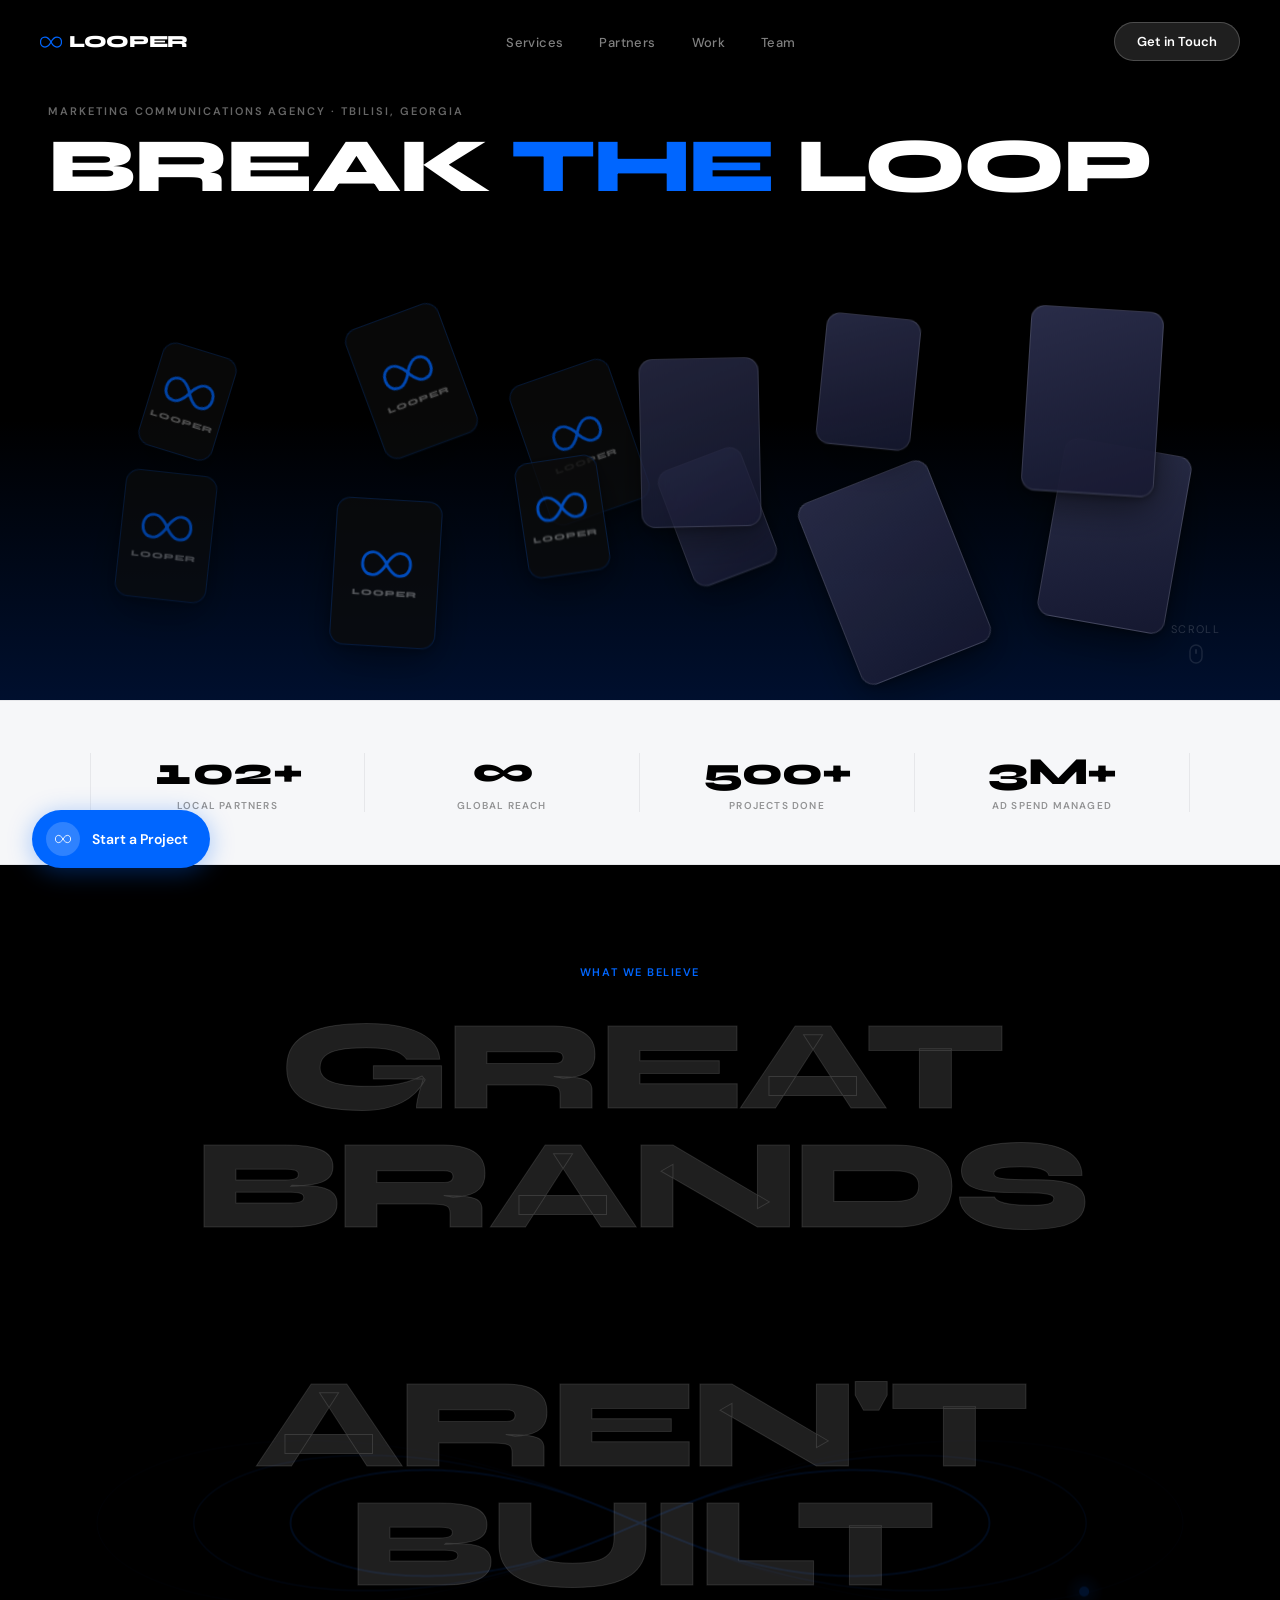
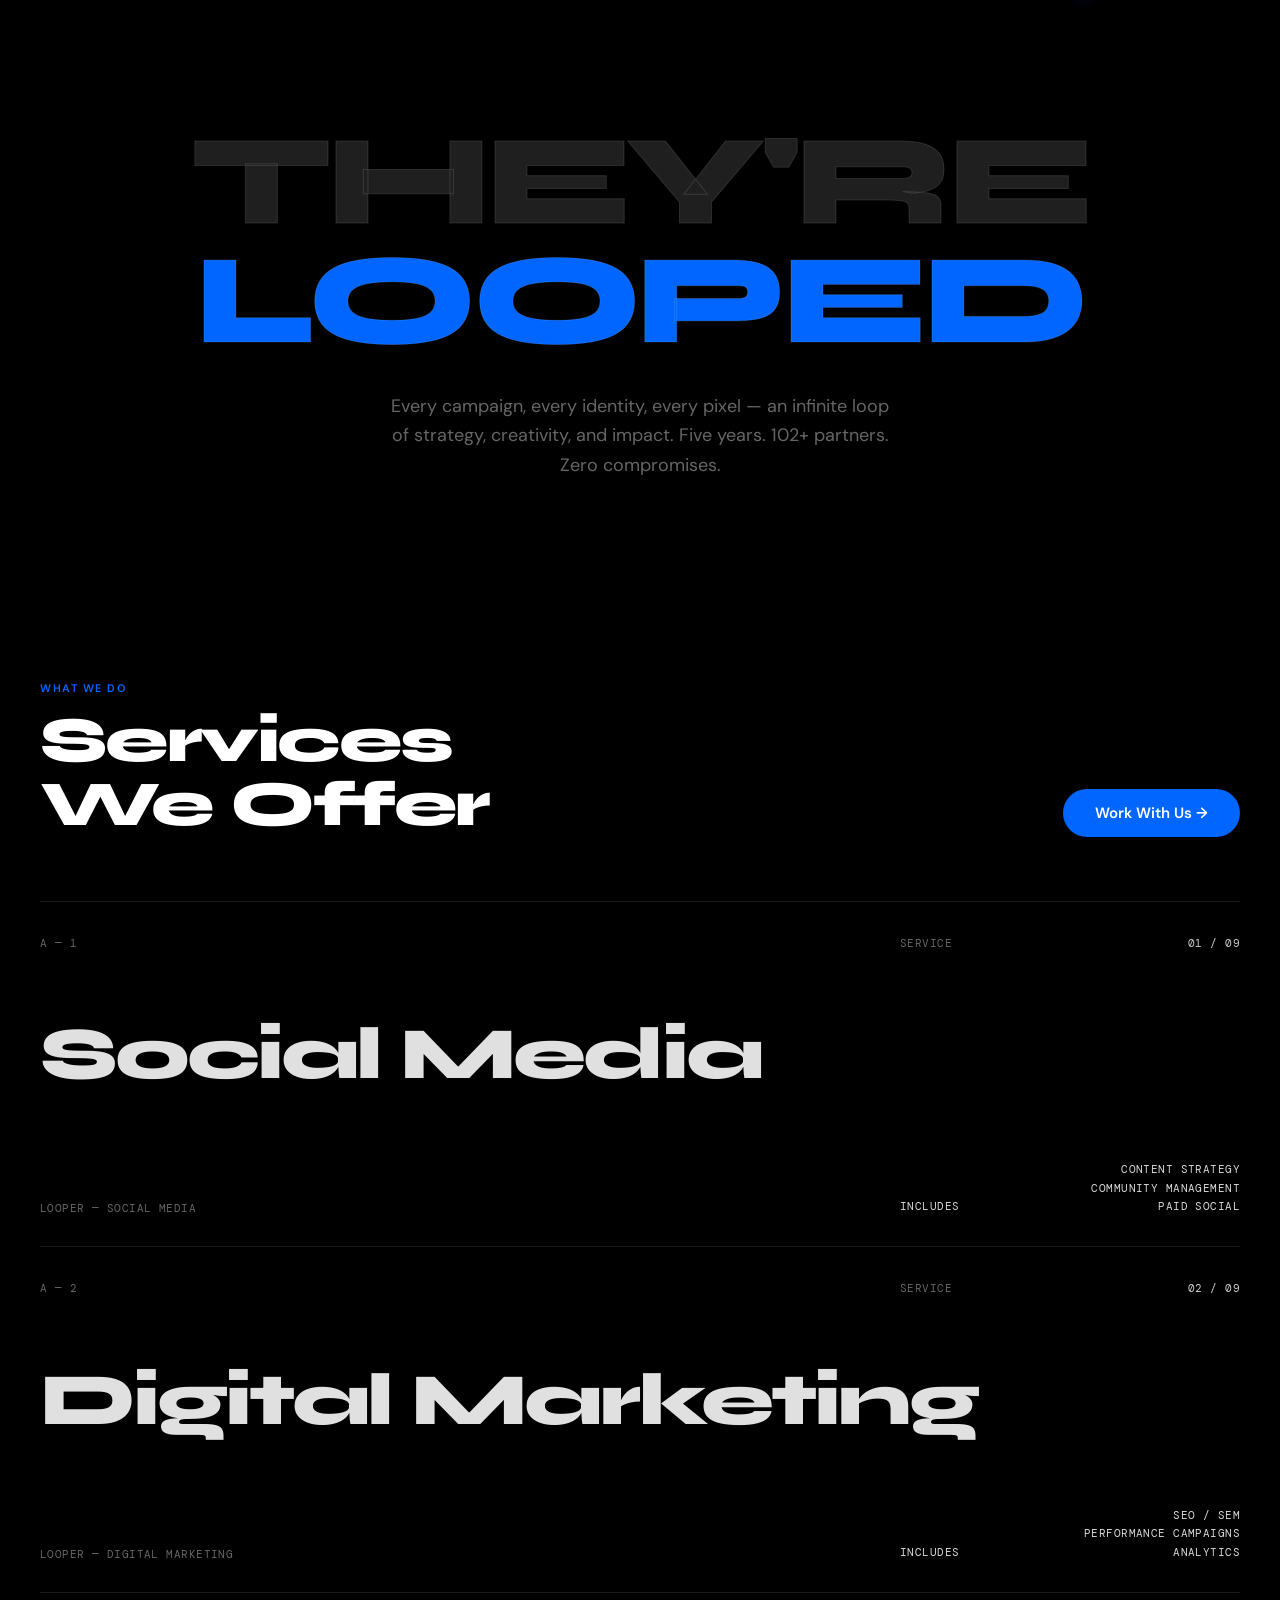
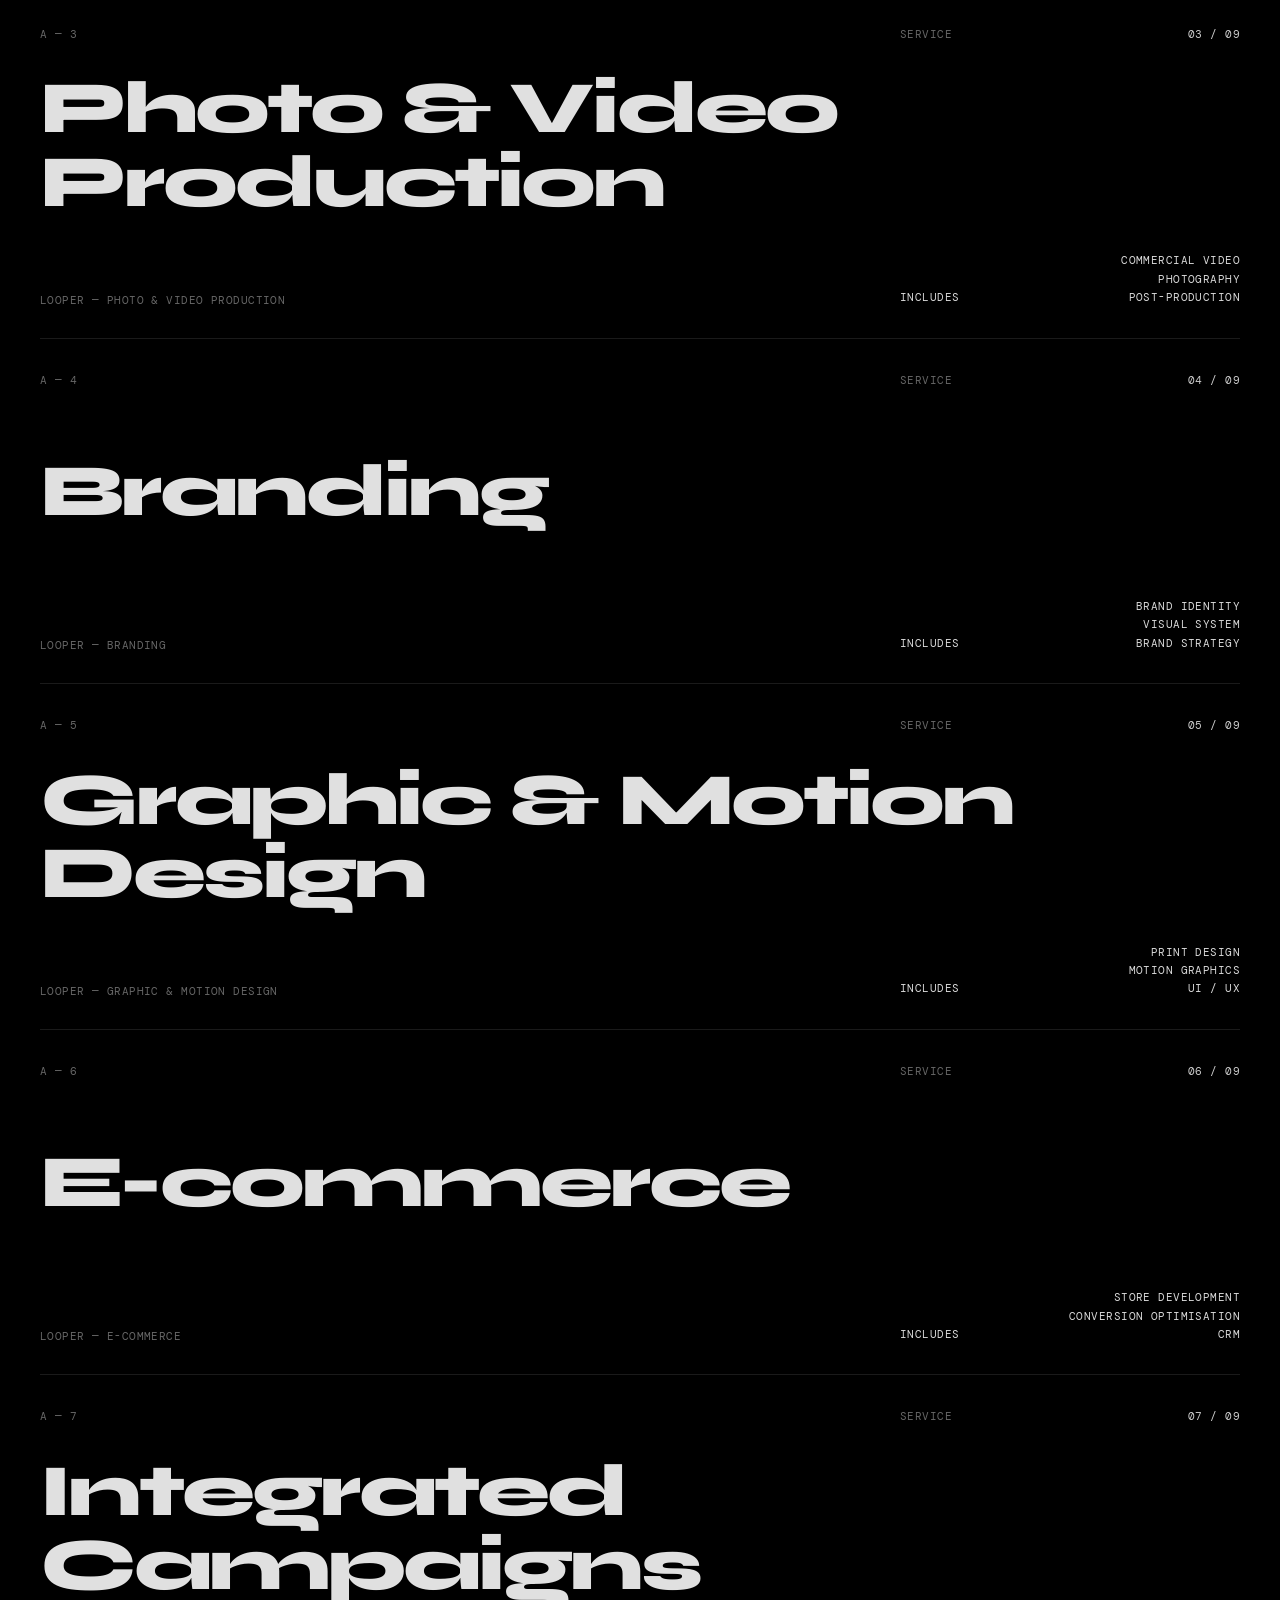
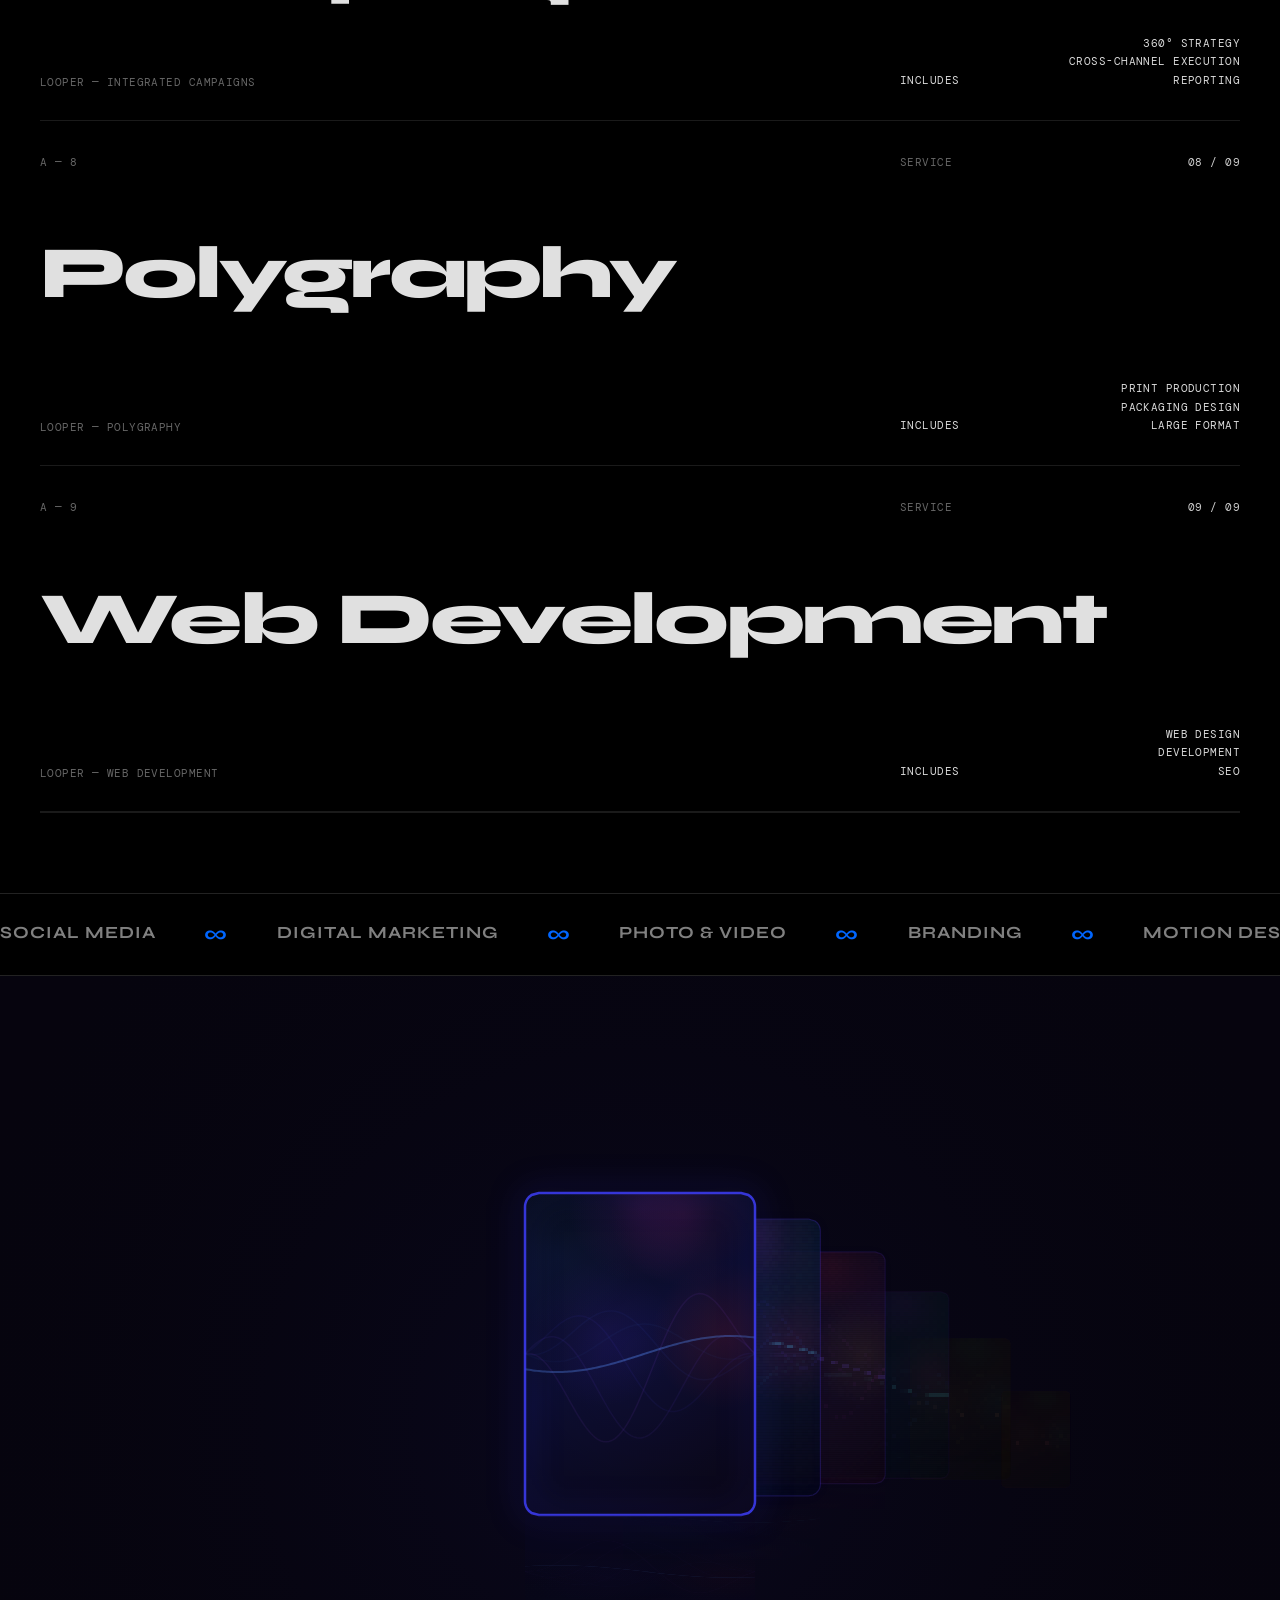
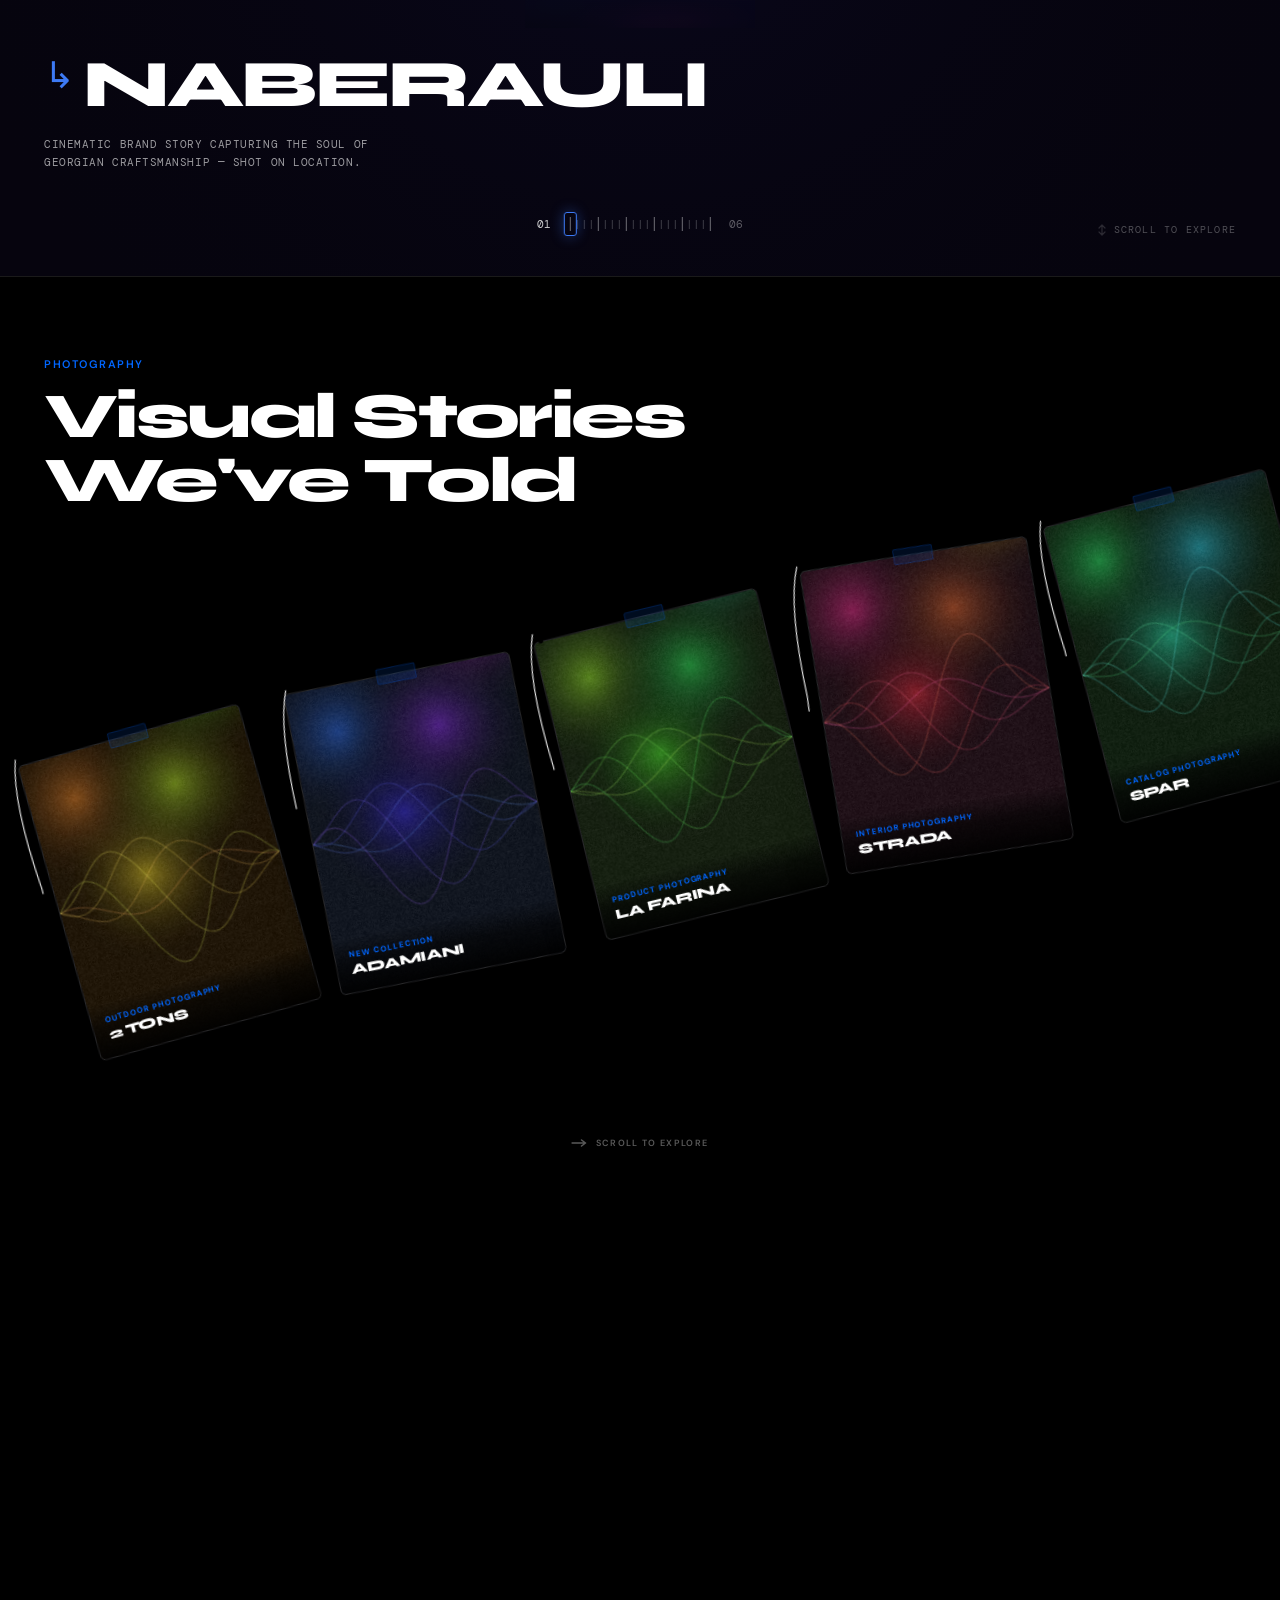
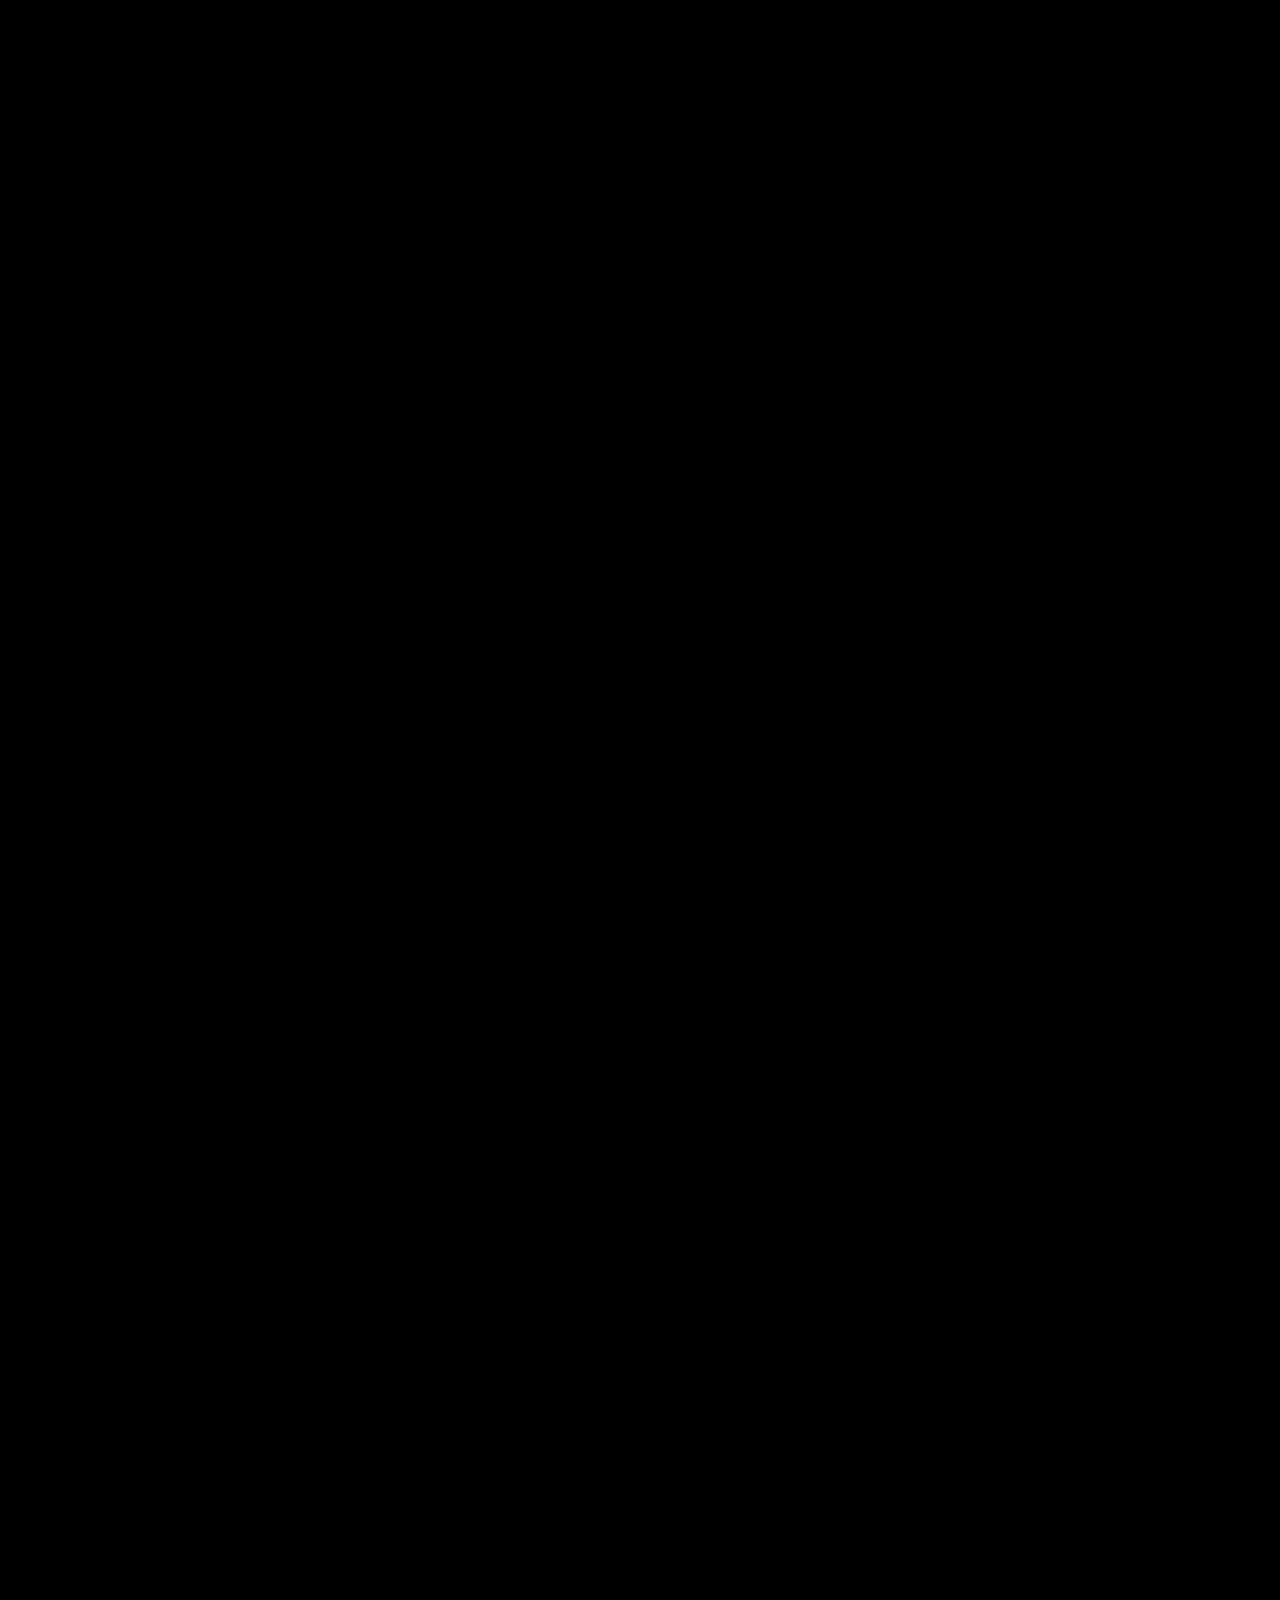
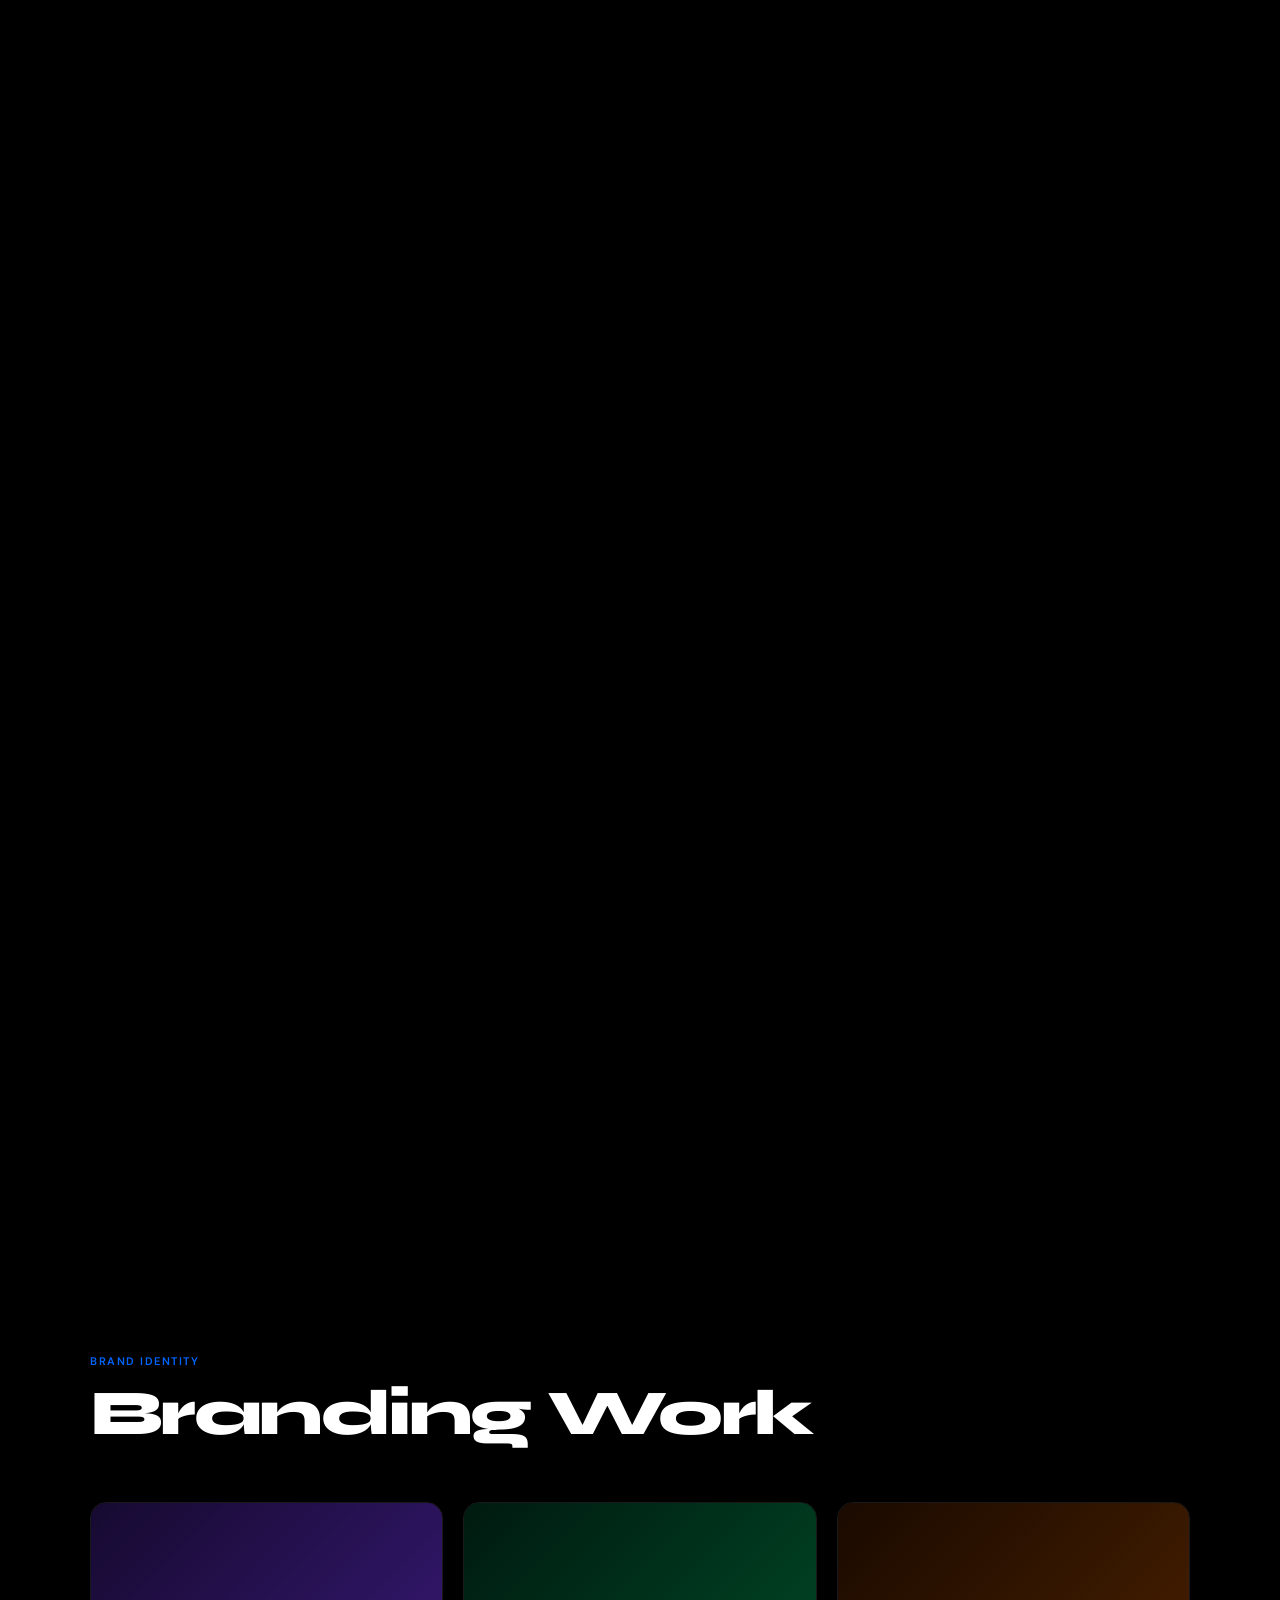
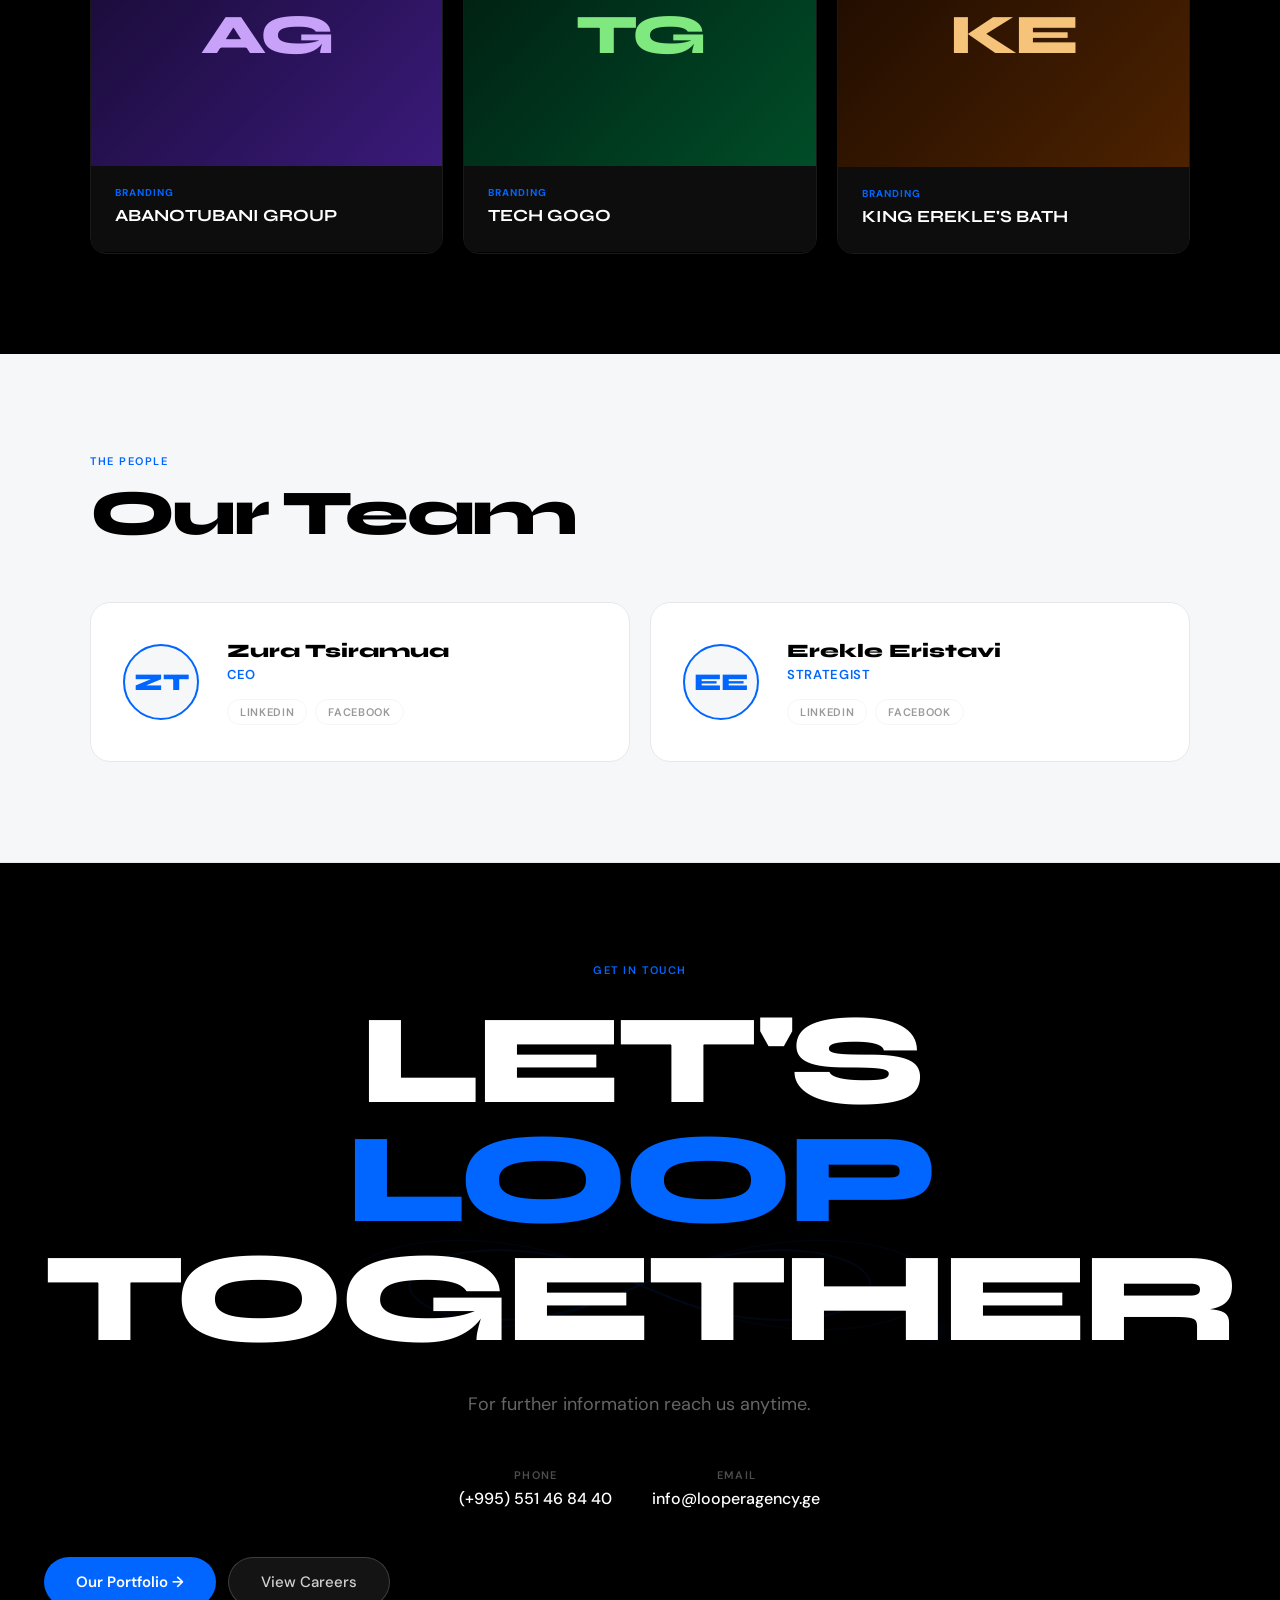
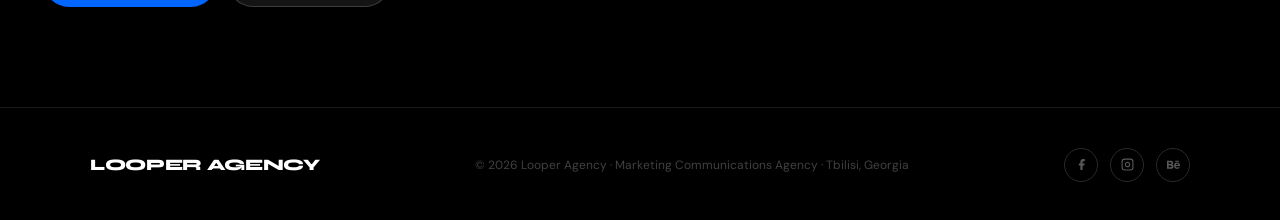
==== index.html @ 6a4dbd5c "Initial commit" ====
<!doctype html>
<html lang="en">
<head>
<meta charset="utf-8">
<title>Looper Agency</title>
<meta name="viewport" content="width=device-width, initial-scale=1, viewport-fit=cover">
<link rel="stylesheet" href="https://fonts.googleapis.com/css2?family=Syne:wght@400;700;800&family=DM+Sans:ital,wght@0,300;0,400;0,500;0,600;1,300&family=DM+Mono:wght@400;500&display=swap">

<link rel="stylesheet" href="css/styles.css">
</head>
<body>
<!-- LOADER -->
<div id="loader">
  <svg id="loader-logo" viewBox="0 0 320 160" fill="none" xmlns="http://www.w3.org/2000/svg">
    <path class="blue" d="M160 80 C160 80 110 10 60 10 C26 10 2 38 2 80 C2 122 26 150 60 150 C110 150 160 80 160 80 Z M160 80 C160 80 210 150 260 150 C294 150 318 122 318 80 C318 38 294 10 260 10 C210 10 160 80 160 80 Z" stroke-width="6" stroke-linecap="round" stroke-linejoin="round"/>
    <path d="M160 80 C160 80 123 36 92 36 C72 36 55 56 55 80 C55 104 72 124 92 124 C123 124 160 80 160 80 Z M160 80 C160 80 197 124 228 124 C248 124 265 104 265 80 C265 56 248 36 228 36 C197 36 160 80 160 80 Z" stroke="rgba(255,255,255,0.18)" stroke-width="2"/>
    <text x="160" y="145" font-family="Syne,sans-serif" font-weight="800" font-size="18" fill="white" text-anchor="middle" letter-spacing="6" opacity="0" id="loaderText">LOOPER</text>
  </svg>
  <div>
    <div class="loader-pct" id="loaderPct">0<span style="font-size:.5em;opacity:.4">%</span></div>
    <div class="loader-label">Loading experience</div>
  </div>
  <div class="loader-bar-wrap" id="loaderBarWrap">
    <div class="loader-bar" id="loaderBar"></div>
  </div>
</div>

<div id="zoomOverlay"><canvas id="zoomCanvas"></canvas></div>

<!-- NAV -->
<nav id="mainNav">
  <a class="nav-logo" href="#">
    <svg width="22" height="14" viewBox="0 0 44 28" fill="none"><path d="M22 14C22 14 17 4 10 4C4.477 4 1 8.477 1 14C1 19.523 4.477 24 10 24C17 24 22 14 22 14ZM22 14C22 14 27 24 34 24C39.523 24 43 19.523 43 14C43 8.477 39.523 4 34 4C27 4 22 14 22 14Z" stroke="#0066FF" stroke-width="2.5" stroke-linecap="round"/></svg>
    LOOPER
  </a>
  <ul class="nav-links">
    <li><a href="#services">Services</a></li>
    <li><a href="#partners">Partners</a></li>
    <li><a href="#work">Work</a></li>
    <li><a href="#team">Team</a></li>
  </ul>
  <a class="nav-btn" href="#contact">Get in Touch</a>
</nav>

<!-- Floating CTA -->
<a class="float-cta" href="#contact" id="floatCta">
  <span class="float-cta-icon">
    <svg width="16" height="16" viewBox="0 0 44 28" fill="none"><path d="M22 14C22 14 17 4 10 4C4.477 4 1 8.477 1 14C1 19.523 4.477 24 10 24C17 24 22 14 22 14ZM22 14C22 14 27 24 34 24C39.523 24 43 19.523 43 14C43 8.477 39.523 4 34 4C27 4 22 14 22 14Z" stroke="white" stroke-width="2.5" stroke-linecap="round"/></svg>
  </span>
  Start a Project
</a>

<!-- HERO — DARK, GRAIL-STYLE -->
<section class="hero" id="home" data-section="dark">
  <!-- Background cards layer — z-index 0, pointer-events none -->
  <div id="orbitCardsLayer"></div>

  <!-- Hero content: title + sub ABOVE cards, actions BELOW cards -->
  <div class="hero-top"><div class="hero-head">
  <p class="hero-eyebrow">Marketing Communications Agency · Tbilisi, Georgia</p>
  <h1 class="hero-title" id="heroTitle">
    <span class="word" style="animation-delay:.05s">BREAK</span><span style="display:inline"> </span><span class="word blue" style="animation-delay:.2s">THE</span><span style="display:inline"> </span><span class="word" style="animation-delay:.35s">LOOP</span>
  </h1>
  </div><!-- /hero-head -->
  <!-- Cards layer sits here in z-order (position:absolute so doesn't affect flow) -->
  <div class="hero-side">
  </div><!-- /hero-side --></div><!-- /hero-top -->
  <div class="scroll-hint">
    <span>Scroll</span>
    <svg width="14" height="20" viewBox="0 0 14 20" fill="none"><rect x="1" y="1" width="12" height="18" rx="6" stroke="white" stroke-opacity=".25" stroke-width="1.5"/><rect x="6" y="4" width="2" height="5" rx="1" fill="white" fill-opacity=".25"><animate attributeName="y" values="4;8;4" dur="1.8s" repeatCount="indefinite"/></rect></svg>
  </div>
</section>

<!-- STATS -->
<div class="stats-band" id="statsBand">
  <div class="stats-row">
    <div class="stat-cell rv"><div class="stat-num" data-count="102" data-suffix="+">0</div><div class="stat-label">Local Partners</div></div>
    <div class="stat-cell rv"><div class="stat-num">∞</div><div class="stat-label">Global Reach</div></div>
    <div class="stat-cell rv"><div class="stat-num" data-count="500" data-suffix="+">0</div><div class="stat-label">Projects Done</div></div>
    <div class="stat-cell rv"><div class="stat-num" data-count="3" data-suffix="M+">0</div><div class="stat-label">Ad Spend Managed</div></div>
  </div>
</div>

<!-- STATEMENT -->
<section class="statement-section" id="about" data-section="dark">
  <canvas id="infCanvas"></canvas>
  <div class="statement-inner">
    <p class="sec-eyebrow rv" style="color:var(--blue);margin-bottom:28px">What We Believe</p>
    <h2 class="statement-title" id="stmtTitle">
      <span class="sl" data-line="0">GREAT BRANDS</span><br>
      <span class="sl" data-line="1">AREN'T BUILT</span><br>
      <span class="sl" data-line="2">THEY'RE <span class="blue">LOOPED</span></span>
    </h2>
    <p class="statement-sub">Every campaign, every identity, every pixel — an infinite loop of strategy, creativity, and impact. Five years. 102+ partners. Zero compromises.</p>
  </div>
  <span class="chapter-label chapter-label-white" id="chap1">Chapter 01</span>
  <span class="chapter-label-left chapter-label-white" id="chap1l">What We Believe</span>
</section>

<!-- SERVICES — Signal-style row list -->
<div class="services-section" id="services" data-section="dark">
  <!-- Custom cursor element (follows mouse) -->
  <div id="svcCursor">
    <!-- Default icon shown when no row is hovered -->
    <svg viewBox="0 0 44 28" fill="none" xmlns="http://www.w3.org/2000/svg" id="svcCursorDefault">
      <path d="M22 14C22 14 17 4 10 4C4.477 4 1 8.477 1 14C1 19.523 4.477 24 10 24C17 24 22 14 22 14ZM22 14C22 14 27 24 34 24C39.523 24 43 19.523 43 14C43 8.477 39.523 4 34 4C27 4 22 14 22 14Z" stroke="#0066FF" stroke-width="2.5" stroke-linecap="round"/>
    </svg>
    <!-- Service-specific icon slot -->
    <svg viewBox="0 0 48 48" fill="none" xmlns="http://www.w3.org/2000/svg" id="svcCursorIcon" style="display:none;position:absolute;inset:0;padding:16px">
      <!-- paths are swapped by JS -->
    </svg>
  </div>

  <div class="services-inner">
    <div class="services-header">
      <div>
        <p class="sec-eyebrow rv">What We Do</p>
        <h2 class="sec-title rv">Services<br>We Offer</h2>
      </div>
      <a class="btn-blue rv" href="#contact">Work With Us →</a>
    </div>

    <div class="svc-rule"></div>

    <!-- Row: data-icon = SVG path string shown in cursor -->
    <div class="svc-row rv"
      data-icon="M8 24L24 8L40 24M24 8V40"
      data-icon-label="Social">
      <span class="svc-row-num">A — 1</span>
      <div class="svc-meta"><span>Service</span><b>01 / 09</b></div>
      <span class="svc-row-name">Social Media</span>
      <span class="svc-cap">Looper — Social Media</span>
      <div class="svc-row-tags"><span class="svc-list-label">Includes</span><div class="svc-list"><span>Content Strategy</span><span>Community Management</span><span>Paid Social</span></div></div>
    </div>

    <div class="svc-row rv"
      data-icon="M6 36L18 24L28 34L38 20M38 20H30M38 20V28"
      data-icon-label="Performance">
      <span class="svc-row-num">A — 2</span>
      <div class="svc-meta"><span>Service</span><b>02 / 09</b></div>
      <span class="svc-row-name">Digital Marketing</span>
      <span class="svc-cap">Looper — Digital Marketing</span>
      <div class="svc-row-tags"><span class="svc-list-label">Includes</span><div class="svc-list"><span>SEO / SEM</span><span>Performance Campaigns</span><span>Analytics</span></div></div>
    </div>

    <div class="svc-row rv"
      data-icon="M10 38V24A14 14 0 0 1 38 24V38M24 10V14M12 14L15 17M36 14L33 17"
      data-icon-label="Production">
      <span class="svc-row-num">A — 3</span>
      <div class="svc-meta"><span>Service</span><b>03 / 09</b></div>
      <span class="svc-row-name">Photo &amp; Video Production</span>
      <span class="svc-cap">Looper — Photo & Video Production</span>
      <div class="svc-row-tags"><span class="svc-list-label">Includes</span><div class="svc-list"><span>Commercial Video</span><span>Photography</span><span>Post-production</span></div></div>
    </div>

    <div class="svc-row rv"
      data-icon="M24 10C17.37 10 12 15.37 12 22S17.37 34 24 34 36 28.63 36 22 30.63 10 24 10ZM24 18V26M20 22H28"
      data-icon-label="Brand">
      <span class="svc-row-num">A — 4</span>
      <div class="svc-meta"><span>Service</span><b>04 / 09</b></div>
      <span class="svc-row-name">Branding</span>
      <span class="svc-cap">Looper — Branding</span>
      <div class="svc-row-tags"><span class="svc-list-label">Includes</span><div class="svc-list"><span>Brand Identity</span><span>Visual System</span><span>Brand Strategy</span></div></div>
    </div>

    <div class="svc-row rv"
      data-icon="M10 14H38M10 24H28M10 34H20M36 28L42 34L36 40"
      data-icon-label="Design">
      <span class="svc-row-num">A — 5</span>
      <div class="svc-meta"><span>Service</span><b>05 / 09</b></div>
      <span class="svc-row-name">Graphic &amp; Motion Design</span>
      <span class="svc-cap">Looper — Graphic & Motion Design</span>
      <div class="svc-row-tags"><span class="svc-list-label">Includes</span><div class="svc-list"><span>Print Design</span><span>Motion Graphics</span><span>UI / UX</span></div></div>
    </div>

    <div class="svc-row rv"
      data-icon="M8 16H40V36H8V16ZM8 16L24 26L40 16"
      data-icon-label="Commerce">
      <span class="svc-row-num">A — 6</span>
      <div class="svc-meta"><span>Service</span><b>06 / 09</b></div>
      <span class="svc-row-name">E-commerce</span>
      <span class="svc-cap">Looper — E-commerce</span>
      <div class="svc-row-tags"><span class="svc-list-label">Includes</span><div class="svc-list"><span>Store Development</span><span>Conversion Optimisation</span><span>CRM</span></div></div>
    </div>

    <div class="svc-row rv"
      data-icon="M12 36L24 12L36 36M18 28H30"
      data-icon-label="Campaigns">
      <span class="svc-row-num">A — 7</span>
      <div class="svc-meta"><span>Service</span><b>07 / 09</b></div>
      <span class="svc-row-name">Integrated Campaigns</span>
      <span class="svc-cap">Looper — Integrated Campaigns</span>
      <div class="svc-row-tags"><span class="svc-list-label">Includes</span><div class="svc-list"><span>360° Strategy</span><span>Cross-channel Execution</span><span>Reporting</span></div></div>
    </div>

    <div class="svc-row rv"
      data-icon="M14 10H34V26L24 38L14 26V10ZM14 18H34"
      data-icon-label="Print">
      <span class="svc-row-num">A — 8</span>
      <div class="svc-meta"><span>Service</span><b>08 / 09</b></div>
      <span class="svc-row-name">Polygraphy</span>
      <span class="svc-cap">Looper — Polygraphy</span>
      <div class="svc-row-tags"><span class="svc-list-label">Includes</span><div class="svc-list"><span>Print Production</span><span>Packaging Design</span><span>Large Format</span></div></div>
    </div>

    <div class="svc-row rv"
      data-icon="M10 14L24 28L38 14M24 28V38"
      data-icon-label="Web">
      <span class="svc-row-num">A — 9</span>
      <div class="svc-meta"><span>Service</span><b>09 / 09</b></div>
      <span class="svc-row-name">Web Development</span>
      <span class="svc-cap">Looper — Web Development</span>
      <div class="svc-row-tags"><span class="svc-list-label">Includes</span><div class="svc-list"><span>Web Design</span><span>Development</span><span>SEO</span></div></div>
    </div>

    <div class="svc-rule" style="margin-top:0"></div>
  </div>
  <span class="chapter-label chapter-label-white" id="chap2">Chapter 02</span>
</div>

<!-- MARQUEE -->
<div class="marquee-band" aria-hidden="true" data-section="dark">
  <div class="marquee-track">
    <span>Social Media</span><span class="dot">∞</span><span>Digital Marketing</span><span class="dot">∞</span><span>Photo & Video</span><span class="dot">∞</span><span>Branding</span><span class="dot">∞</span><span>Motion Design</span><span class="dot">∞</span><span>E-commerce</span><span class="dot">∞</span><span>Web Development</span><span class="dot">∞</span><span>Polygraphy</span><span class="dot">∞</span><span>Social Media</span><span class="dot">∞</span><span>Digital Marketing</span><span class="dot">∞</span><span>Photo & Video</span><span class="dot">∞</span><span>Branding</span><span class="dot">∞</span><span>Motion Design</span><span class="dot">∞</span><span>E-commerce</span><span class="dot">∞</span><span>Web Development</span><span class="dot">∞</span><span>Polygraphy</span><span class="dot">∞</span>
  </div>
</div>

<!-- WORK SECTION — Arc carousel gallery -->
<div class="work-section" id="work" data-section="dark">
  <!-- Full-section canvas: arc carousel + pixel glitch + neon + floor reflection -->
  <canvas id="workCanvas"></canvas>

  <!-- Custom cursor -->
  <div id="workCursor">
    <div class="wc-inner"></div>
    <svg class="wc-arrow" viewBox="0 0 16 16" fill="none" width="16" height="16">
      <path d="M4 8h8M9 5l3 3-3 3" stroke="rgba(255,255,255,0.7)" stroke-width="1.5" stroke-linecap="round" stroke-linejoin="round"/>
    </svg>
  </div>

  <!-- Metadata printed over the hovered card -->
  <div class="w-pinfo" id="wPinfo"></div>

  <!-- Project info — bottom left -->
  <div class="work-info-panel" id="workInfoPanel">
    <h3 class="wip-name" id="wipName"><span class="wip-arrow">&#8627;</span><span id="wipNameText">NABERAULI</span></h3>
    <p class="wip-desc" id="wipDesc">Cinematic brand story capturing the soul of Georgian craftsmanship — shot on location.</p>
  </div>

  <!-- Hint — bottom right -->
  <div class="work-counter">
    <div class="wc-hint">
      <svg width="12" height="12" viewBox="0 0 12 12" fill="none"><path d="M6 1v10M6 1L3 4M6 1l3 3M6 11L3 8M6 11l3-3" stroke="currentColor" stroke-width="1.2" stroke-linecap="round"/></svg>
      Scroll to explore
    </div>
  </div>

  <!-- Tick counter — bottom centre (ticks are built in JS) -->
  <div class="work-track" id="workTrack">
    <span class="wt-num" id="wtCur">01</span>
    <div class="wt-ticks" id="wtTicks"><div class="wt-marker" id="wtMarker"></div></div>
    <span class="wt-num dim" id="wtTotal">06</span>
  </div>

  <span class="chapter-label chapter-label-white" id="chap3">Chapter 03</span>
</div>

<!-- VISUAL STORIES — Scroll-driven diagonal conveyor -->
<div class="photo-section" id="photoSection" data-section="dark">
  <!-- sticky viewport -->
  <div class="photo-pin" id="photoPin">

    <!-- header (stays fixed in top-left while scrolling) -->
    <div class="photo-header">
      <p class="sec-eyebrow">Photography</p>
      <h2 class="sec-title" style="color:var(--white)">Visual Stories<br>We've Told</h2>
    </div>

    <!-- the diagonal moving rail -->
    <div class="ph-rail" id="phRail">

      <!-- Card 1 -->
      <div class="ph-card" data-tilt="-3" id="phc1">
        <div class="ph-tape"></div>
        <div class="ph-inner">
          <canvas id="ph1"></canvas>
          <div class="ph-lines"></div>
        </div>
        <div class="ph-ov"><div class="ph-tag">Outdoor Photography</div><div class="ph-name">2 TONS</div></div>
        <svg class="ph-doodle" viewBox="0 0 336 392" fill="none" xmlns="http://www.w3.org/2000/svg">
          <!-- rough hand-drawn border loop -->
          <path d="M 28 20 Q 90 8 170 14 Q 250 8 310 22 Q 324 50 320 180 Q 326 290 312 368 Q 250 382 170 376 Q 90 382 26 366 Q 12 290 16 180 Q 10 70 28 20 Z" style="--dlen:1100"/>
          <!-- corner star doodle top-right -->
          <line x1="296" y1="34" x2="316" y2="14" style="--dlen:30"/>
          <line x1="316" y1="34" x2="296" y2="14" style="--dlen:30"/>
          <!-- small arrow bottom-left -->
          <polyline points="34,342 20,356 34,370" style="--dlen:50"/>
          <line x1="20" y1="356" x2="60" y2="356" style="--dlen:40"/>
        </svg>
      </div>

      <!-- Card 2 -->
      <div class="ph-card" data-tilt="2" id="phc2">
        <div class="ph-tape"></div>
        <div class="ph-inner">
          <canvas id="ph2"></canvas>
          <div class="ph-lines"></div>
        </div>
        <div class="ph-ov"><div class="ph-tag">New Collection</div><div class="ph-name">ADAMIANI</div></div>
        <svg class="ph-doodle" viewBox="0 0 336 392" fill="none">
          <path d="M 32 24 Q 100 10 170 16 Q 240 10 306 24 Q 320 60 318 180 Q 322 300 308 368 Q 240 382 170 376 Q 100 382 30 366 Q 16 300 18 180 Q 14 70 32 24 Z" style="--dlen:1100"/>
          <!-- circles doodle -->
          <circle cx="306" cy="38" r="10" style="--dlen:65"/>
          <circle cx="306" cy="38" r="6" style="--dlen:40"/>
          <!-- wavy underline at bottom -->
          <path d="M 40 358 Q 70 352 100 358 Q 130 364 160 358 Q 190 352 220 358 Q 250 364 280 358 Q 300 354 310 358" style="--dlen:290"/>
        </svg>
      </div>

      <!-- Card 3 -->
      <div class="ph-card" data-tilt="-1" id="phc3">
        <div class="ph-tape"></div>
        <div class="ph-inner">
          <canvas id="ph3"></canvas>
          <div class="ph-lines"></div>
        </div>
        <div class="ph-ov"><div class="ph-tag">Product Photography</div><div class="ph-name">LA FARINA</div></div>
        <svg class="ph-doodle" viewBox="0 0 336 392" fill="none">
          <path d="M 30 18 Q 95 6 170 12 Q 245 6 308 20 Q 322 55 320 180 Q 326 295 310 370 Q 245 384 170 378 Q 95 384 28 368 Q 14 295 16 180 Q 10 68 30 18 Z" style="--dlen:1100"/>
          <!-- triple dot top-left corner -->
          <circle cx="38" cy="28" r="3" style="fill:var(--ink);--dlen:20"/>
          <circle cx="52" cy="22" r="3" style="fill:var(--ink);--dlen:20"/>
          <circle cx="66" cy="20" r="3" style="fill:var(--ink);--dlen:20"/>
          <!-- bracket bottom-right -->
          <path d="M 300 350 L 316 350 L 316 374 L 300 374" style="--dlen:80"/>
        </svg>
      </div>

      <!-- Card 4 -->
      <div class="ph-card" data-tilt="4" id="phc4">
        <div class="ph-tape"></div>
        <div class="ph-inner">
          <canvas id="ph4"></canvas>
          <div class="ph-lines"></div>
        </div>
        <div class="ph-ov"><div class="ph-tag">Interior Photography</div><div class="ph-name">STRADA</div></div>
        <svg class="ph-doodle" viewBox="0 0 336 392" fill="none">
          <path d="M 26 22 Q 92 8 170 14 Q 248 8 312 22 Q 326 58 322 180 Q 328 298 314 370 Q 248 384 170 378 Q 92 384 24 368 Q 10 298 14 180 Q 8 68 26 22 Z" style="--dlen:1100"/>
          <!-- zigzag top -->
          <polyline points="60,12 80,22 100,10 120,22 140,10 160,22 180,10 200,22 220,10 240,22 260,10" style="--dlen:280"/>
          <!-- small heart bottom-left -->
          <path d="M 36 358 C 36 350 46 345 50 353 C 54 345 64 350 64 358 C 64 366 50 376 50 376 C 50 376 36 366 36 358 Z" style="--dlen:120"/>
        </svg>
      </div>

      <!-- Card 5 -->
      <div class="ph-card" data-tilt="-2" id="phc5">
        <div class="ph-tape"></div>
        <div class="ph-inner">
          <canvas id="ph5"></canvas>
          <div class="ph-lines"></div>
        </div>
        <div class="ph-ov"><div class="ph-tag">Catalog Photography</div><div class="ph-name">SPAR</div></div>
        <svg class="ph-doodle" viewBox="0 0 336 392" fill="none">
          <path d="M 28 20 Q 95 7 170 13 Q 245 7 310 21 Q 324 56 320 180 Q 326 294 312 368 Q 245 382 170 376 Q 95 382 26 366 Q 12 294 16 180 Q 10 68 28 20 Z" style="--dlen:1100"/>
          <!-- spiral top-right -->
          <path d="M 310 18 C 310 10 300 8 296 14 C 292 20 294 30 302 32 C 312 34 320 24 318 14" style="--dlen:140"/>
          <!-- diagonal hatch bottom -->
          <line x1="40" y1="372" x2="60" y2="352" style="--dlen:30"/>
          <line x1="60" y1="372" x2="80" y2="352" style="--dlen:30"/>
          <line x1="80" y1="372" x2="100" y2="352" style="--dlen:30"/>
        </svg>
      </div>

      <!-- Card 6 -->
      <div class="ph-card" data-tilt="1" id="phc6">
        <div class="ph-tape"></div>
        <div class="ph-inner">
          <canvas id="ph6"></canvas>
          <div class="ph-lines"></div>
        </div>
        <div class="ph-ov"><div class="ph-tag">Product Photography</div><div class="ph-name">NABERAULI</div></div>
        <svg class="ph-doodle" viewBox="0 0 336 392" fill="none">
          <path d="M 30 22 Q 96 8 170 14 Q 244 8 308 22 Q 322 56 318 180 Q 324 294 310 368 Q 244 382 170 376 Q 96 382 28 366 Q 14 294 18 180 Q 12 68 30 22 Z" style="--dlen:1100"/>
          <!-- star burst top-left -->
          <line x1="28" y1="20" x2="20" y2="10" style="--dlen:15"/>
          <line x1="36" y1="14" x2="30" y2="4" style="--dlen:15"/>
          <line x1="46" y1="12" x2="44" y2="2" style="--dlen:15"/>
          <!-- exclamation bottom-right -->
          <line x1="306" y1="348" x2="306" y2="368" style="--dlen:20"/>
          <circle cx="306" cy="376" r="3" style="fill:var(--ink);--dlen:20"/>
        </svg>
      </div>

      <!-- Card 7 -->
      <div class="ph-card" data-tilt="-4" id="phc7">
        <div class="ph-tape"></div>
        <div class="ph-inner">
          <canvas id="ph7"></canvas>
          <div class="ph-lines"></div>
        </div>
        <div class="ph-ov"><div class="ph-tag">Interior + Outdoor</div><div class="ph-name">SEVSAMORA</div></div>
        <svg class="ph-doodle" viewBox="0 0 336 392" fill="none">
          <path d="M 26 20 Q 94 6 170 12 Q 246 6 312 20 Q 326 54 322 180 Q 328 296 314 370 Q 246 384 170 378 Q 94 384 24 368 Q 10 296 14 180 Q 8 66 26 20 Z" style="--dlen:1100"/>
          <!-- double loop top-right -->
          <path d="M 300 10 C 318 10 326 24 316 32 C 306 40 294 32 294 20 C 294 8 310 4 318 14" style="--dlen:160"/>
          <!-- check mark bottom-left -->
          <polyline points="28,358 42,372 70,342" style="--dlen:80"/>
        </svg>
      </div>

      <!-- Card 8 -->
      <div class="ph-card" data-tilt="3" id="phc8">
        <div class="ph-tape"></div>
        <div class="ph-inner">
          <canvas id="ph8"></canvas>
          <div class="ph-lines"></div>
        </div>
        <div class="ph-ov"><div class="ph-tag">Outdoor Photography</div><div class="ph-name">MIVINO</div></div>
        <svg class="ph-doodle" viewBox="0 0 336 392" fill="none">
          <path d="M 32 18 Q 98 6 170 12 Q 242 6 308 20 Q 322 54 318 180 Q 324 294 310 368 Q 242 382 170 376 Q 98 382 30 366 Q 16 294 18 180 Q 12 66 32 18 Z" style="--dlen:1100"/>
          <!-- arrow loop top -->
          <path d="M 170 8 C 180 2 196 6 196 14 C 196 22 184 24 176 20 C 168 16 168 6 178 4" style="--dlen:120"/>
          <line x1="178" y1="4" x2="186" y2="10" style="--dlen:12"/>
          <!-- parallel lines bottom -->
          <line x1="40" y1="358" x2="296" y2="358" style="--dlen:260"/>
          <line x1="40" y1="368" x2="180" y2="368" style="--dlen:140"/>
        </svg>
      </div>

      <!-- Card 9 -->
      <div class="ph-card" data-tilt="-1" id="phc9">
        <div class="ph-tape"></div>
        <div class="ph-inner">
          <canvas id="ph9"></canvas>
          <div class="ph-lines"></div>
        </div>
        <div class="ph-ov"><div class="ph-tag">Catalog Photography</div><div class="ph-name">MERDINI</div></div>
        <svg class="ph-doodle" viewBox="0 0 336 392" fill="none">
          <path d="M 28 22 Q 95 8 170 14 Q 245 8 310 22 Q 324 57 320 180 Q 326 295 312 370 Q 245 384 170 378 Q 95 384 26 368 Q 12 295 16 180 Q 10 68 28 22 Z" style="--dlen:1100"/>
          <!-- diamond top-right -->
          <path d="M 308 10 L 322 24 L 308 38 L 294 24 Z" style="--dlen:90"/>
          <!-- wavy arrow bottom left -->
          <path d="M 70 366 C 60 358 42 362 32 368" style="--dlen:60"/>
          <polyline points="22,364 32,368 28,378" style="--dlen:30"/>
        </svg>
      </div>

    </div><!-- /ph-rail -->

    <!-- scroll hint -->
    <div class="ph-scroll-hint" id="phScrollHint">
      <svg width="16" height="8" viewBox="0 0 16 8"><path d="M0 4h14M10 1l4 3-4 3" stroke="currentColor" stroke-width="1.5" stroke-linecap="round" stroke-linejoin="round" fill="none"/></svg>
      Scroll to explore
    </div>

  </div><!-- /photo-pin -->

  <!-- spacer: JS sets height to control scroll travel -->
  <div class="photo-spacer" id="photoSpacer"></div>
</div>

<!-- BRANDING -->
<div class="brand-section panel-dark" data-section="dark">
  <div class="brand-inner">
    <p class="sec-eyebrow rv">Brand Identity</p>
    <h2 class="sec-title rv">Branding Work</h2>
    <div class="b-grid">
      <div class="b-card rv"><div class="b-vis" style="background:linear-gradient(135deg,#160a30,#3a1a7a)"><div class="b-mono" style="color:#c8a2f8">AG</div></div><div class="b-info"><div class="b-lbl">Branding</div><div class="b-nm">ABANOTUBANI GROUP</div></div></div>
      <div class="b-card rv"><div class="b-vis" style="background:linear-gradient(135deg,#001a10,#004d28)"><div class="b-mono" style="color:#7fe87f">TG</div></div><div class="b-info"><div class="b-lbl">Branding</div><div class="b-nm">TECH GOGO</div></div></div>
      <div class="b-card rv"><div class="b-vis" style="background:linear-gradient(135deg,#1a0a00,#4d2200)"><div class="b-mono" style="color:#f5c47a">KE</div></div><div class="b-info"><div class="b-lbl">Branding</div><div class="b-nm">KING EREKLE'S BATH</div></div></div>
    </div>
  </div>
  <span class="chapter-label chapter-label-white" id="chap4">Chapter 04</span>
</div>

<!-- TEAM -->
<div class="team-section" id="team">
  <div class="team-inner">
    <p class="sec-eyebrow rv">The People</p>
    <h2 class="sec-title rv">Our Team</h2>
    <div class="t-grid">
      <div class="t-card"><div class="t-av">ZT</div><div><div class="t-name">Zura Tsiramua</div><div class="t-role">CEO</div><div class="t-links"><a href="https://www.linkedin.com/in/zura-tsiramua-1b270b18b/" target="_blank" rel="noopener">LinkedIn</a><a href="https://www.facebook.com/zura.tsiramua" target="_blank" rel="noopener">Facebook</a></div></div></div>
      <div class="t-card"><div class="t-av">EE</div><div><div class="t-name">Erekle Eristavi</div><div class="t-role">Strategist</div><div class="t-links"><a href="https://www.linkedin.com/in/erekle-eristavi-900a31145/" target="_blank" rel="noopener">LinkedIn</a><a href="https://www.facebook.com/ekeernie" target="_blank" rel="noopener">Facebook</a></div></div></div>
    </div>
  </div>
</div>

<!-- CTA -->
<div class="cta-section" id="contact" data-section="dark">
  <canvas id="ctaCanvas"></canvas>
  <div class="cta-inner">
    <p class="sec-eyebrow rv" style="margin-bottom:24px">Get In Touch</p>
    <h2 class="cta-title rv">LET'S<br><span>LOOP</span><br>TOGETHER</h2>
    <p class="cta-sub rv">For further information reach us anytime.</p>
    <div class="cta-contacts rv">
      <div class="cta-citem"><div class="cta-clabel">Phone</div><div class="cta-cval">(+995) 551 46 84 40</div></div>
      <div class="cta-citem"><div class="cta-clabel">Email</div><div class="cta-cval">info@looperagency.ge</div></div>
    </div>
    <div class="hero-actions"><a class="btn-blue" href="https://www.behance.net/looperagency" target="_blank" rel="noopener">Our Portfolio →</a><a class="btn-out-dark" href="https://looper-open-door-careers.lovable.app/" target="_blank" rel="noopener">View Careers</a></div>
  </div>
</div>

<footer>
  <div class="foot-inner">
    <div class="foot-logo">LOOPER AGENCY</div>
    <div class="foot-copy">© 2026 Looper Agency · Marketing Communications Agency · Tbilisi, Georgia</div>
    <div class="foot-socials">
      <a href="https://www.facebook.com/LooperAGY/" target="_blank" rel="noopener" aria-label="Facebook"><svg width="13" height="13" viewBox="0 0 24 24" fill="currentColor"><path d="M18 2h-3a5 5 0 0 0-5 5v3H7v4h3v8h4v-8h3l1-4h-4V7a1 1 0 0 1 1-1h3z"/></svg></a>
      <a href="https://www.instagram.com/looperagency/" target="_blank" rel="noopener" aria-label="Instagram"><svg width="13" height="13" viewBox="0 0 24 24" fill="none" stroke="currentColor" stroke-width="2"><rect x="2" y="2" width="20" height="20" rx="5"/><path d="M16 11.37A4 4 0 1 1 12.63 8 4 4 0 0 1 16 11.37z"/><line x1="17.5" y1="6.5" x2="17.51" y2="6.5"/></svg></a>
      <a href="https://www.behance.net/looperagency" target="_blank" rel="noopener" aria-label="Behance"><svg width="13" height="13" viewBox="0 0 24 24" fill="currentColor"><path d="M22 7h-7V5h7v2zm1.726 10c-.442 1.297-2.029 3-5.101 3-3.074 0-5.564-1.729-5.564-5.675 0-3.91 2.325-5.92 5.466-5.92 3.082 0 4.964 1.782 5.375 4.426.078.506.109 1.188.095 2.14H15.97c.13 3.211 3.483 3.312 4.588 2.029h3.168zm-7.686-4h4.965c-.105-1.547-1.136-2.219-2.477-2.219-1.466 0-2.277.768-2.488 2.219zm-9.574 6.988H0V5.021h6.953c5.476.081 5.58 5.444 2.72 6.906 3.461 1.26 3.577 8.061-3.207 8.061zM3 11h3.584c2.508 0 2.906-3-.312-3H3v3zm3.391 3H3v3.016h3.341c3.055 0 2.868-3.016.05-3.016z"/></svg></a>
    </div>
  </div>
</footer>

<!-- Partner Manager Modal -->
<div id="partnerManager">
  <div class="pm-panel">
    <div class="pm-title">
      Partner Photos
      <button class="pm-close" onclick="document.getElementById('partnerManager').classList.remove('open')">× Close</button>
    </div>
    <p class="pm-hint">Click any card to upload a photo for that partner</p>
    <div class="pm-grid" id="pmGrid"></div>
  </div>
</div>

<script src="js/config.js"></script>
<script src="js/main.js"></script>
</body>
</html>
---- css/styles.css ----
/* ── TOKENS ── */
:root{
  --bg:#F6F7F9;--ink:#000;--ink2:#3a3a3a;--ink3:#888;
  --blue:#0066FF;--blue2:#1E4BFF;
  --coral:#FF8A5B;--glass:#FFD9C7;--shadow:#E6E7EA;--white:#fff;
  --font-d:'Syne',system-ui,sans-serif;
  --font-b:'DM Sans',system-ui,sans-serif;
  --font-m:'DM Mono',ui-monospace,monospace;
  color-scheme:light;
}
*,*::before,*::after{box-sizing:border-box;margin:0;padding:0}
html{overflow-x:clip}
body{
  font-family:var(--font-b);background:var(--bg);color:var(--ink);
  overflow-x:clip;
  padding-left:max(0px,env(safe-area-inset-left,0px));
  padding-right:max(0px,env(safe-area-inset-right,0px));
}

/* ═══════════════════════════════════════
   INTRO LOADER
═══════════════════════════════════════ */
#loader{
  position:fixed;inset:0;z-index:9999;
  background:#000;
  display:flex;flex-direction:column;align-items:center;justify-content:center;
  gap:48px;
}
#loader.hidden{opacity:0;pointer-events:none}

#loader-logo{width:clamp(140px,30vw,220px);height:auto}
#loader-logo path{
  fill:none;stroke:#fff;stroke-width:3;
  stroke-dasharray:600;stroke-dashoffset:600;
  transition:none;
}
#loader-logo path.blue{stroke:var(--blue)}

.loader-pct{
  font-family:var(--font-d);font-size:clamp(2.5rem,8vw,5rem);font-weight:800;
  color:#fff;letter-spacing:-0.04em;line-height:1;
  font-variant-numeric:tabular-nums;
  opacity:0;transition:opacity .3s .2s;
}
.loader-pct.vis{opacity:1}
.loader-label{
  font-size:.75rem;font-weight:600;letter-spacing:.18em;text-transform:uppercase;
  color:rgba(255,255,255,.3);margin-top:8px;text-align:center;
}
.loader-bar-wrap{
  width:min(280px,60vw);height:2px;background:rgba(255,255,255,.1);border-radius:2px;overflow:hidden;
  opacity:0;transition:opacity .3s .2s;
}
.loader-bar-wrap.vis{opacity:1}
.loader-bar{height:100%;background:var(--blue);width:0%;transition:width .08s linear;border-radius:2px}

#zoomOverlay{
  position:fixed;inset:0;z-index:9998;
  background:#000;
  display:flex;align-items:center;justify-content:center;
  pointer-events:none;opacity:0;
  transition:opacity .2s;
}
#zoomOverlay.active{opacity:1}
#zoomCanvas{width:100%;height:100%}


/* ═══════════════════════════════════════
   NAV
═══════════════════════════════════════ */
nav{
  position:fixed;top:env(safe-area-inset-top,0px);left:0;right:0;
  z-index:300;display:flex;align-items:center;justify-content:space-between;
  padding:22px max(40px,env(safe-area-inset-left,16px));
  transition:padding .4s;
}
nav.scrolled{padding-top:14px;padding-bottom:14px}
.nav-logo{
  font-family:var(--font-d);font-size:1.0625rem;font-weight:800;
  letter-spacing:-0.02em;color:var(--white);text-decoration:none;
  display:flex;align-items:center;gap:7px;
}
.nav-links{display:flex;gap:36px;list-style:none}
.nav-links a{font-size:.8125rem;font-weight:500;letter-spacing:.03em;color:var(--white);opacity:.5;text-decoration:none;transition:opacity .2s}
.nav-links a:hover{opacity:1}
.nav-btn{font-family:var(--font-b);font-size:.8125rem;font-weight:600;color:var(--white);background:rgba(255,255,255,.12);border:1px solid rgba(255,255,255,.2);padding:10px 22px;border-radius:100px;text-decoration:none;transition:background .2s,transform .2s;white-space:nowrap;backdrop-filter:blur(8px)}
.nav-btn:hover{background:var(--blue);border-color:var(--blue);transform:translateY(-1px)}

/* After hero — nav changes to dark on light bg */
nav.on-light .nav-logo{color:var(--ink)}
nav.on-light .nav-links a{color:var(--ink)}
nav.on-light .nav-btn{color:var(--ink);background:rgba(0,0,0,.07);border-color:rgba(0,0,0,.12)}
nav.on-light .nav-btn:hover{background:var(--blue);color:#fff;border-color:var(--blue)}

@media(max-width:768px){.nav-links{display:none}nav{padding:18px max(16px,env(safe-area-inset-left,16px))}}

/* ═══════════════════════════════════════
   FLOATING CTA
═══════════════════════════════════════ */
.float-cta{
  position:fixed;bottom:max(32px,env(safe-area-inset-bottom,0px));
  left:max(32px,env(safe-area-inset-left,16px));
  z-index:400;
  display:flex;align-items:center;gap:12px;
  background:var(--blue);color:var(--white);
  padding:12px 22px 12px 14px;border-radius:100px;
  text-decoration:none;font-family:var(--font-b);font-size:.875rem;font-weight:600;
  box-shadow:0 4px 24px rgba(0,102,255,.35);
  animation:pillBreath 3s ease-in-out infinite;
  opacity:0;transition:opacity .6s 1s;
  will-change:transform;
}
.float-cta.visible{opacity:1}
.float-cta:hover{background:#0055dd!important;transform:translateY(-2px) scale(1.03)!important;box-shadow:0 8px 32px rgba(0,102,255,.4)!important}
.float-cta-icon{width:34px;height:34px;border-radius:50%;background:rgba(255,255,255,.18);display:flex;align-items:center;justify-content:center;font-size:1rem;flex-shrink:0}
@keyframes pillBreath{
  0%,100%{box-shadow:0 4px 24px rgba(0,102,255,.35),0 0 0 0 rgba(0,102,255,0)}
  50%{box-shadow:0 8px 32px rgba(0,102,255,.4),0 0 0 8px rgba(0,102,255,.12)}
}


/* ═══════════════════════════════════════
   HERO — DARK, GRAIL-STYLE
   Cards float in background (z-index 0)
   Headline is MASSIVE, viewport-filling
═══════════════════════════════════════ */
.hero{
  height:700px;
  position:relative;overflow:hidden;
  padding:104px max(48px,env(safe-area-inset-left,16px)) 0;
  background:#000;
}
/* title block on the left, intro + buttons on the right */
.hero-top{display:flex;justify-content:space-between;align-items:flex-start;gap:40px;position:relative;z-index:20}
.hero-head{min-width:0}
.hero-side{flex:0 1 400px;display:flex;flex-direction:column;align-items:flex-start;padding-top:22px}
.hero-side .hero-sub{font-size:.9375rem}
.hero-side .btn-blue,.hero-side .btn-out-dark{padding:11px 22px;font-size:.875rem;white-space:nowrap}

/* Subtle gradient at bottom: black→deep blue */
.hero::after{
  content:'';
  position:absolute;bottom:0;left:0;right:0;height:40%;
  background:linear-gradient(to top,rgba(0,51,153,.3),transparent);
  pointer-events:none;z-index:1;
}

/* ── BACKGROUND CARDS LAYER (z-index 0 — BEHIND everything) ── */
#orbitCardsLayer{
  position:absolute;left:0;right:0;bottom:0;height:450px; /* orbit lives in the lower 450px of the 700px hero */
  pointer-events:none;
  z-index:5; /* above hero bg, below hero text */
  overflow:hidden;
}

/* Individual floating cards */
.orbit-card{
  position:absolute;
  width:140px;height:196px;
  perspective:800px;
  pointer-events:none; /* background decorators — no interaction */
  transform-origin:center center;
  will-change:transform;
}
.orbit-card-inner{
  position:relative;width:100%;height:100%;
  transform-style:preserve-3d;
  transition:transform 0.8s ease;
  border-radius:14px;
}
.orbit-card-front,.orbit-card-back{
  position:absolute;inset:0;
  backface-visibility:hidden;-webkit-backface-visibility:hidden;
  border-radius:14px;overflow:hidden;
  box-shadow:0 12px 40px rgba(0,0,0,.55),0 2px 8px rgba(0,0,0,.4);
}
/* FRONT: photo fills the whole card — no text */
.orbit-card-front{
  background:linear-gradient(160deg,#2a2d4a 0%,#161830 100%);
  border:1px solid rgba(255,255,255,.14);
  display:flex;flex-direction:column;
}
.orbit-card-front .card-photo{
  flex:1;overflow:hidden;position:relative;
  background:transparent;
  display:flex;align-items:center;justify-content:center;
}
.orbit-card-front .card-photo img{
  width:100%;height:100%;object-fit:cover;position:absolute;inset:0;
}
.orbit-card-front .card-photo .upload-hint{
  display:none; /* hide text placeholder — photo-only cards */
}
/* BACK: Looper dark */
.orbit-card-back{
  background:#0a0a0a;
  display:flex;flex-direction:column;align-items:center;justify-content:center;
  gap:8px;
  transform:rotateY(180deg);
  border:1px solid rgba(0,102,255,.25);
}
.orbit-card-back svg{opacity:.9}
.orbit-card-back .back-label{
  font-family:var(--font-d);font-size:.52rem;font-weight:800;
  letter-spacing:.12em;text-transform:uppercase;color:rgba(255,255,255,.4);
}

/* ── HERO CONTENT (z-index 20 — in front of everything) ── */
.hero-eyebrow{
  font-size:.6875rem;font-weight:600;letter-spacing:.18em;text-transform:uppercase;
  color:rgba(255,255,255,.4);margin-bottom:12px;text-align:left;
  position:relative;z-index:20;
  opacity:0;animation:fadeUp .8s .2s ease forwards;
  align-self:flex-start;
  margin-top:0;
}
@keyframes fadeUp{to{opacity:1}}

/* HEADLINE — above the cards, top of hero */
.hero-title{
  font-family:var(--font-d);
  font-size:clamp(2.5rem,6vw,5.5rem);
  font-weight:800;letter-spacing:-0.03em;line-height:.95;
  color:#fff;text-align:left;
  position:relative;z-index:20;
  user-select:none;
  align-self:flex-start;
  white-space:nowrap;
  margin-bottom:0;
}
.hero-title .word{
  display:inline-block;
  opacity:0;transform:translateY(0.25em) skewY(2deg);
  animation:wordIn .8s ease forwards;
}
@keyframes wordIn{to{opacity:1;transform:translateY(0) skewY(0)}}
.hero-title .blue{color:var(--blue)}

.hero-sub{
  font-size:clamp(.875rem,1.4vw,1.0625rem);color:rgba(255,255,255,.0);
  max-width:400px;text-align:left;line-height:1.6;margin-top:0;
  position:relative;z-index:20;
  align-self:flex-start;
  animation:fadeUp2 .9s 1.1s ease forwards;
}
@keyframes fadeUp2{to{color:rgba(255,255,255,.5)}}
.hero-actions{
  display:flex;gap:12px;flex-wrap:wrap;justify-content:flex-start;
  margin-top:18px;margin-bottom:0;position:relative;z-index:20;
  opacity:0;animation:fadeUp3 .8s 1.4s ease forwards;
  align-self:flex-start;
}
@keyframes fadeUp3{to{opacity:1}}

.btn-blue{display:inline-flex;align-items:center;gap:8px;font-family:var(--font-b);font-size:.9375rem;font-weight:600;color:var(--white);background:var(--blue);padding:14px 32px;border-radius:100px;text-decoration:none;transition:background .2s,transform .2s;border:none}
.btn-blue:hover{background:#0055dd;transform:translateY(-2px)}
.btn-out-dark{display:inline-flex;align-items:center;gap:8px;font-family:var(--font-b);font-size:.9375rem;font-weight:500;color:rgba(255,255,255,.8);background:rgba(255,255,255,.08);border:1px solid rgba(255,255,255,.18);backdrop-filter:blur(8px);padding:14px 32px;border-radius:100px;text-decoration:none;transition:background .2s,transform .2s}
.btn-out-dark:hover{background:rgba(255,255,255,.14);transform:translateY(-2px)}

.btn-dark{display:inline-flex;align-items:center;gap:8px;font-family:var(--font-b);font-size:.9375rem;font-weight:600;color:var(--white);background:var(--ink);padding:14px 32px;border-radius:100px;text-decoration:none;transition:background .2s,transform .2s}
.btn-dark:hover{background:var(--blue);transform:translateY(-2px)}
.btn-out{display:inline-flex;align-items:center;gap:8px;font-family:var(--font-b);font-size:.9375rem;font-weight:500;color:var(--ink);background:rgba(255,255,255,.55);border:1px solid rgba(0,0,0,.12);backdrop-filter:blur(8px);padding:14px 32px;border-radius:100px;text-decoration:none;transition:background .2s,transform .2s}
.btn-out:hover{background:rgba(255,255,255,.8);transform:translateY(-2px)}

@media(max-width:900px){
  .hero{height:auto;min-height:760px;padding-bottom:0}
  .hero-top{flex-direction:column;align-items:flex-start;gap:20px}
  .hero-side{flex-basis:auto;padding-top:0}
  #orbitCardsLayer{height:420px}
}
.scroll-hint{position:absolute;bottom:36px;right:max(60px,env(safe-area-inset-right,16px));display:flex;flex-direction:column;align-items:center;gap:8px;z-index:20;animation:bob 2s 2.2s ease-in-out infinite both;opacity:0}
.scroll-hint span{font-size:.6875rem;letter-spacing:.12em;text-transform:uppercase;color:rgba(255,255,255,.4)}
@keyframes bob{0%{opacity:.4;transform:translateY(0)}50%{opacity:.4;transform:translateY(6px)}100%{opacity:.4;transform:translateY(0)}}

/* ═══════════════════════════════════════
   STATS BAND
═══════════════════════════════════════ */
.stats-band{
  background:var(--bg);
  border-top:1px solid var(--shadow);border-bottom:1px solid var(--shadow);
  padding:52px max(40px,env(safe-area-inset-left,16px));
  opacity:0;transform:translateY(40px);
  transition:opacity .9s ease,transform .9s cubic-bezier(.16,1,.3,1);
}
.stats-band.in{opacity:1;transform:translateY(0)}
.stats-row{max-width:1100px;margin:0 auto;display:grid;grid-template-columns:repeat(4,1fr)}
.stat-cell{padding:0 32px;border-right:1px solid var(--shadow);text-align:center;overflow:hidden}
.stat-cell:first-child{border-left:1px solid var(--shadow)}
.stat-num{font-family:var(--font-d);font-size:clamp(1.75rem,3vw,2.5rem);font-weight:800;letter-spacing:-0.03em;line-height:1;color:var(--ink);font-variant-numeric:tabular-nums}
.stat-label{font-size:.625rem;font-weight:600;letter-spacing:.12em;text-transform:uppercase;color:var(--ink);opacity:.4;margin-top:8px}
@media(max-width:700px){.stats-row{grid-template-columns:repeat(2,1fr);gap:1px;background:var(--shadow)}.stat-cell{background:var(--bg);border:none;padding:28px 16px}}

/* ═══════════════════════════════════════
   STATEMENT
═══════════════════════════════════════ */
.statement-section{background:var(--ink);min-height:100vh;display:flex;flex-direction:column;align-items:center;justify-content:center;padding:100px max(40px,env(safe-area-inset-left,16px));position:relative;overflow:hidden}
.statement-title{font-family:var(--font-d);font-size:clamp(3rem,10vw,8.5rem);font-weight:800;letter-spacing:-0.04em;line-height:.93;color:var(--white);text-align:center;max-width:1100px}
.sl{display:block;color:rgba(255,255,255,.12);transition:color .6s ease;-webkit-text-stroke:1px rgba(255,255,255,.12)}
.sl.lit{color:var(--white);-webkit-text-stroke:0px transparent}
.sl .blue{color:var(--blue)}
.sl.lit .blue{color:var(--blue)}
.statement-sub{font-size:clamp(.9375rem,1.5vw,1.125rem);color:rgba(255,255,255,.0);text-align:center;max-width:500px;line-height:1.65;margin-top:32px;transition:color .8s .3s ease}
.statement-section.lines-done .statement-sub{color:rgba(255,255,255,.4)}
.statement-inner{position:relative;z-index:1;display:flex;flex-direction:column;align-items:center}
#infCanvas{position:absolute;inset:0;width:100%;height:100%;pointer-events:none;z-index:0;opacity:.18}
.sec-eyebrow{font-size:.6875rem;font-weight:600;letter-spacing:.14em;text-transform:uppercase;color:var(--blue);margin-bottom:14px}
.sec-title{font-family:var(--font-d);font-size:clamp(2.25rem,5vw,4rem);font-weight:800;letter-spacing:-0.04em;line-height:1.0;text-wrap:balance}

/* ═══════════════════════════════════════
   SERVICES — Signal-style row list
═══════════════════════════════════════ */
.services-section{
  background:var(--ink);
  padding:100px max(40px,env(safe-area-inset-left,16px)) 80px;
  position:relative;
  cursor:none; /* hide default cursor over section */
}
.services-inner{max-width:1200px;margin:0 auto}
.services-header{display:flex;align-items:flex-end;justify-content:space-between;margin-bottom:64px;flex-wrap:wrap;gap:24px}
.services-header .sec-eyebrow{color:var(--blue)}
.services-header .sec-title{color:var(--white)}

/* horizontal rule */
.svc-rule{height:1px;background:rgba(255,255,255,.1);width:100%}

/* single service row — tall editorial card:
   index top-left · big name centre-left · mono label + list on the right · caption bottom-left */
.svc-row{
  display:grid;
  grid-template-columns:minmax(0,1fr) minmax(240px,340px);
  grid-template-rows:auto 1fr auto;
  column-gap:48px;
  min-height:clamp(300px,27vw,400px);
  padding:34px 0 32px;
  position:relative;
  cursor:none;
  transition:background .3s;
}
.svc-row::after{
  content:'';
  position:absolute;
  bottom:0;left:0;right:0;
  height:1px;background:rgba(255,255,255,.1);
}
.svc-row:hover{background:linear-gradient(90deg,rgba(0,102,255,.07),transparent 70%)}
.svc-row:hover .svc-row-num{color:var(--white)}
.svc-row:hover .svc-row-name{color:var(--blue)}

.svc-row-num,.svc-meta,.svc-cap,.svc-list-label,.svc-row-tags span{font-family:var(--font-m);font-weight:400;letter-spacing:.04em;text-transform:uppercase}

/* index */
.svc-row-num{
  grid-column:1;grid-row:1;
  font-size:.675rem;color:rgba(255,255,255,.4);
  transition:color .3s;user-select:none;
}
/* top-right meta */
.svc-meta{
  grid-column:2;grid-row:1;
  display:flex;justify-content:space-between;gap:16px;
  font-size:.675rem;color:rgba(255,255,255,.4);
}
.svc-meta b{font-weight:400;color:rgba(255,255,255,.8)}

/* service name — large editorial, spans both columns */
.svc-row-name{
  grid-column:1 / -1;grid-row:2;align-self:center;
  font-family:var(--font-d);font-size:clamp(2.025rem,5.76vw,5.4rem);font-weight:800;
  letter-spacing:-0.04em;line-height:1;
  color:rgba(255,255,255,.88);
  transition:color .3s;
  user-select:none;padding:20px 0;
}

/* bottom-left caption */
.svc-cap{
  grid-column:1;grid-row:3;align-self:end;
  font-size:.675rem;color:rgba(255,255,255,.4);user-select:none;
}

/* bottom-right: label + the service list */
.svc-row-tags{
  grid-column:2;grid-row:3;align-self:end;
  display:grid;grid-template-columns:auto 1fr;column-gap:24px;align-items:end;
}
.svc-list-label{font-size:.675rem;color:rgba(255,255,255,.4);line-height:1.7}
.svc-list{display:flex;flex-direction:column;align-items:flex-end}
.svc-row-tags span{
  font-size:.675rem;color:rgba(255,255,255,.85);line-height:1.7;
  white-space:nowrap;
}

/* ── HOVER IMAGE (behind the text, follows the cursor) ── */
.svc-hover-img{
  position:fixed;top:0;left:0;z-index:1;
  width:clamp(220px,24vw,340px);aspect-ratio:3/4;object-fit:cover;
  border-radius:4px;pointer-events:none;
  opacity:0;transition:opacity .35s ease;
  will-change:transform;
}
.svc-hover-img.on{opacity:.9}
.svc-row{z-index:2}
#svcCursor.hide{opacity:0!important;transform:translate(-50%,-50%) scale(0)!important}

/* ── CUSTOM CURSOR ── */
#svcCursor{
  position:fixed;top:0;left:0;
  width:120px;height:120px;
  border-radius:50%;
  pointer-events:none;
  z-index:9000;
  transform:translate(-50%,-50%) scale(0);
  transition:transform .35s cubic-bezier(.16,1,.3,1),opacity .25s;
  opacity:0;
  overflow:hidden;
  background:#0a0a0a;
  border:2px solid var(--blue);
}
#svcCursor.visible{
  transform:translate(-50%,-50%) scale(1);
  opacity:1;
}
#svcCursor svg,#svcCursor img{
  width:100%;height:100%;
  object-fit:contain;
  padding:18px;
}

@media(max-width:768px){
  .svc-row{grid-template-columns:1fr;grid-template-rows:auto auto auto auto;min-height:0;padding:28px 0 26px;row-gap:14px}
  .svc-meta{display:none}
  .svc-row-name,.svc-row-num,.svc-cap,.svc-row-tags{grid-column:1}
  .svc-row-num{grid-row:1}.svc-row-name{grid-row:2;font-size:clamp(1.8rem,9vw,2.7rem);padding:10px 0}
  .svc-row-tags{grid-row:3;margin-top:6px}
  .svc-cap{grid-row:4}
  .services-section{cursor:auto}
  #svcCursor{display:none}
}

/* ═══════════════════════════════════════
   MARQUEE
═══════════════════════════════════════ */
.marquee-band{background:var(--ink);overflow:hidden;padding:28px 0;border-top:1px solid #222;border-bottom:1px solid #222}
.marquee-track{display:flex;gap:48px;white-space:nowrap;animation:marquee 22s linear infinite;width:max-content}
.marquee-band:hover .marquee-track{animation-play-state:paused}
.marquee-track span{font-family:var(--font-d);font-size:1.0625rem;font-weight:700;letter-spacing:.06em;text-transform:uppercase;color:var(--white);opacity:.5;flex-shrink:0}
.marquee-track .dot{color:var(--blue);opacity:1!important;font-size:1.3rem}
@keyframes marquee{from{transform:translateX(0)}to{transform:translateX(-50%)}}

/* ═══════════════════════════════════════
   WORK SECTION — Arc carousel gallery
═══════════════════════════════════════ */
.work-section{position:relative;width:100%;height:100vh;min-height:560px;overflow:hidden;background:#06040e;cursor:none}
#workCanvas{position:absolute;inset:0;width:100%;height:100%;display:block}

/* Info panel — bottom left: big title + mono tagline */
.work-info-panel{position:absolute;bottom:max(104px,calc(env(safe-area-inset-bottom,0px) + 92px));left:max(44px,calc(env(safe-area-inset-left,0px) + 24px));z-index:4;max-width:min(640px,62vw);pointer-events:none}
.wip-name{font-family:var(--font-d);font-size:clamp(2rem,5.2vw,4.5rem);font-weight:800;letter-spacing:-.04em;color:#fff;line-height:.95;display:flex;gap:.16em;align-items:flex-start;margin-bottom:18px;text-transform:uppercase}
.wip-arrow{font-weight:400;font-size:.55em;margin-top:.16em;color:var(--wAccent,#0066ff);transition:color .4s}
.wip-desc{font-family:var(--font-m);font-size:.6875rem;font-weight:400;letter-spacing:.05em;line-height:1.7;text-transform:uppercase;color:rgba(255,255,255,.6);max-width:330px}

/* Metadata overlay printed on the hovered card */
.w-pinfo{position:absolute;z-index:3;left:0;top:0;width:0;height:0;box-sizing:border-box;padding:16px 14px;display:flex;flex-direction:column;justify-content:center;gap:9px;pointer-events:none;overflow:hidden;
  font-family:var(--font-m);font-size:clamp(.5rem,.62vw,.625rem);letter-spacing:.05em;text-transform:uppercase;color:#fff;
  opacity:0;transition:opacity .22s ease;text-shadow:1px 0 rgba(255,60,120,.75),-1px 0 rgba(40,210,255,.75);
  background:linear-gradient(180deg,rgba(6,4,14,.18),rgba(6,4,14,.42))}
.w-pinfo.on{opacity:1}
.w-pinfo .pi-row{display:flex;justify-content:space-between;gap:12px;align-items:flex-start}
.w-pinfo .pi-row span{color:rgba(255,255,255,.55);flex:none}
.w-pinfo .pi-row b{font-weight:500;text-align:right}
.w-pinfo.glitch{animation:piGlitch .38s steps(2,end)}
@keyframes piGlitch{
  0%{transform:translateX(0);clip-path:inset(0 0 0 0)}
  15%{transform:translateX(-5px);clip-path:inset(12% 0 58% 0)}
  30%{transform:translateX(6px);clip-path:inset(54% 0 14% 0)}
  50%{transform:translateX(-3px);clip-path:inset(30% 0 36% 0)}
  70%{transform:translateX(4px);clip-path:inset(0 0 70% 0)}
  100%{transform:translateX(0);clip-path:inset(0 0 0 0)}
}

/* Counter + scroll hint — bottom right */
.work-counter{position:absolute;bottom:max(40px,calc(env(safe-area-inset-bottom,0px) + 28px));right:max(44px,calc(env(safe-area-inset-right,0px) + 24px));z-index:4;text-align:right;display:flex;flex-direction:column;align-items:flex-end;gap:4px}
.wc-hint{font-family:var(--font-m);font-size:.625rem;letter-spacing:.12em;text-transform:uppercase;color:rgba(255,255,255,.3);display:flex;align-items:center;gap:6px}
.wc-hint svg{opacity:.5}

/* Tick counter — bottom centre: 01 ‖‖‖‖[▯]‖‖‖ 06 */
.work-track{position:absolute;bottom:max(40px,calc(env(safe-area-inset-bottom,0px) + 28px));left:50%;transform:translateX(-50%);z-index:4;display:flex;gap:16px;align-items:center}
.wt-num{font-family:var(--font-m);font-size:.6875rem;color:rgba(255,255,255,.8);min-width:1.7em;text-align:center}
.wt-num.dim{color:rgba(255,255,255,.35)}
.wt-ticks{position:relative;height:24px;display:flex;align-items:center;gap:6px}
.wt-tick{position:relative;width:1px;height:9px;background:rgba(255,255,255,.22);flex:none;cursor:pointer}
.wt-tick::before{content:'';position:absolute;inset:-8px -3px}
.wt-tick.major{height:14px;background:rgba(255,255,255,.42)}
.wt-marker{position:absolute;top:0;left:0;width:13px;height:24px;border:1px solid var(--wAccent,#0066ff);border-radius:3px;pointer-events:none;box-shadow:0 0 14px var(--wAccentBorder,rgba(0,102,255,.4));will-change:transform}

/* Custom cursor */
#workCursor{position:fixed;top:0;left:0;width:52px;height:52px;border-radius:50%;pointer-events:none;z-index:9001;transform:translate(-50%,-50%) scale(0);transition:transform .4s cubic-bezier(.16,1,.3,1),opacity .3s,border-color .4s;opacity:0;border:1.5px solid rgba(255,255,255,.35)}
#workCursor.visible{transform:translate(-50%,-50%) scale(1);opacity:1}
#workCursor .wc-inner{position:absolute;inset:12px;border-radius:50%;background:rgba(255,255,255,.04)}
#workCursor .wc-arrow{position:absolute;top:50%;left:50%;transform:translate(-50%,-50%)}

/* Fade-in transitions */
.wip-desc{transition:opacity .25s}
#workCursor.on-card.visible{transform:translate(-50%,-50%) scale(1.55);border-color:var(--wAccent,#fff)}

/* Mobile */
@media(max-width:768px){
  .work-section{cursor:auto;min-height:420px}
  #workCursor{display:none}
  .work-info-panel{bottom:150px;left:16px;right:16px;max-width:none}
  .wip-name{font-size:clamp(1.8rem,9vw,2.6rem);margin-bottom:12px}
  .wip-desc{max-width:260px}
  .w-pinfo{display:none}
  .work-counter{display:none}
  .work-track{bottom:100px}
}

/* ═══════════════════════════════════════
   VISUAL STORIES — Scroll-driven diagonal conveyor
   Cards travel upper-right → lower-left on scroll
   Aesthetic: matches site — bg:var(--bg), ink text, blue accent
═══════════════════════════════════════ */
.photo-section{
  background:var(--ink);
  border-top:1px solid rgba(255,255,255,.1);
  position:relative;
}
/* sticky scroll pin — height=100vh; spacer below creates scroll travel */
.photo-pin{
  position:sticky;
  top:0;
  height:100vh;
  width:100%;
  overflow:hidden;
}
/* header — top-left of the sticky pane */
.photo-header{
  position:absolute;
  top:max(80px,calc(env(safe-area-inset-top,0px) + 60px));
  left:max(44px,env(safe-area-inset-left,16px));
  z-index:10;
  pointer-events:none;
}
/* scroll spacer — height set by JS to control how long the conveyor runs */
.photo-spacer{height:0}
/* diagonal rail — JS translates this on scroll */
.ph-rail{
  position:absolute;
  /* sits above the vertical center, starts off-screen right */
  top:calc(50% + 11vw);left:0;margin-top:-140px;
  transform:rotate(-13deg) translate(75vw,0);
  transform-origin:left center;
  display:flex;
  align-items:center;
  gap:clamp(20px,2.5vw,36px);
  will-change:transform;
  padding:40px 0;
}
/* card — matches site aesthetic: clean white card, ink text, blue tag */
.ph-card{
  flex:0 0 auto;
  width:clamp(180px,18vw,250px);
  aspect-ratio:3/4;
  position:relative;
  background:#0c0c0f;
  border-radius:6px;
  border:1px solid rgba(255,255,255,.12);
  box-shadow:0 18px 50px rgba(0,0,0,.6),0 2px 8px rgba(0,0,0,.5);
  overflow:visible;
  cursor:pointer;
  transition:box-shadow .3s,transform .3s;
}
.ph-card:hover{
  border-color:rgba(0,102,255,.6);
  box-shadow:0 22px 60px rgba(0,0,0,.7),0 0 0 1px rgba(0,102,255,.25);
  z-index:5;
}
/* clipped image area */
.ph-inner{
  position:absolute;inset:0;
  border-radius:5px;
  overflow:hidden;
}
.ph-inner canvas{
  position:absolute;inset:0;width:100%;height:100%;display:block;
}
/* subtle paper texture lines — very faint, site-toned */
.ph-lines{
  position:absolute;inset:0;
  background:repeating-linear-gradient(
    to bottom,
    transparent 0px,
    transparent 27px,
    rgba(255,255,255,.025) 28px
  );
  pointer-events:none;
}
/* info overlay — matches site footer aesthetic */
.ph-ov{
  position:absolute;
  bottom:0;left:0;right:0;
  background:linear-gradient(to top,rgba(0,0,0,.92) 0%,rgba(0,0,0,.6) 55%,transparent 100%);
  padding:12px 14px 15px;
  pointer-events:none;
  border-radius:0 0 5px 5px;
}
.ph-tag{
  font-family:var(--font-b);
  font-size:.5rem;font-weight:700;letter-spacing:.12em;text-transform:uppercase;
  color:var(--blue);margin-bottom:3px;
}
.ph-name{
  font-family:var(--font-d);
  font-size:.875rem;font-weight:800;letter-spacing:-.02em;
  color:var(--white);line-height:1.1;
}
/* tape strip — matches site's minimal style */
.ph-tape{
  position:absolute;
  top:-8px;left:50%;transform:translateX(-50%);
  width:40px;height:16px;
  background:rgba(0,102,255,.12);
  border:1px solid rgba(0,102,255,.2);
  border-radius:2px;
  pointer-events:none;
  z-index:2;
}
/* ── Doodle SVG overlay — drawn on hover ── */
.ph-doodle{
  position:absolute;
  inset:-24px;
  pointer-events:none;
  z-index:6;
  overflow:visible;
}
.ph-doodle path,
.ph-doodle circle,
.ph-doodle line,
.ph-doodle polyline{
  fill:none;
  stroke:rgba(255,255,255,.9);
  stroke-width:1.4;
  stroke-linecap:round;
  stroke-linejoin:round;
  stroke-dasharray:var(--dlen,400);
  stroke-dashoffset:var(--dlen,400);
  transition:stroke-dashoffset 0s;
}
/* scroll hint */
.ph-scroll-hint{
  position:absolute;
  bottom:max(28px,calc(env(safe-area-inset-bottom,0px) + 18px));
  left:50%;transform:translateX(-50%);
  display:flex;align-items:center;gap:8px;
  font-family:var(--font-b);font-size:.5625rem;font-weight:600;
  letter-spacing:.15em;text-transform:uppercase;
  color:rgba(255,255,255,.35);
  pointer-events:none;
  opacity:1;transition:opacity .5s;
  white-space:nowrap;
}
.ph-scroll-hint.hidden{opacity:0}

@media(max-width:768px){
  .ph-card{width:clamp(130px,36vw,180px)}
  .photo-header{left:16px;top:52px}
}

/* ═══════════════════════════════════════
   BRANDING
═══════════════════════════════════════ */
.brand-section{background:var(--ink);padding:100px max(40px,env(safe-area-inset-left,16px))}
.brand-inner{max-width:1100px;margin:0 auto}
.brand-inner .sec-title{color:var(--white)}
.brand-inner .sec-eyebrow{color:var(--blue)}
.b-grid{display:grid;grid-template-columns:repeat(3,1fr);gap:20px;margin-top:56px}
.b-card{border-radius:16px;overflow:hidden;border:1px solid #1a1a1a;transition:border-color .25s,transform .25s}
.b-card:hover{border-color:var(--blue);transform:translateY(-4px)}
.b-vis{aspect-ratio:4/3;display:flex;align-items:center;justify-content:center;position:relative}
.b-mono{font-family:var(--font-d);font-size:3.5rem;font-weight:800;letter-spacing:-0.05em;position:relative;z-index:1}
.b-info{padding:20px 24px 26px;background:#0d0d0d}
.b-lbl{font-size:.625rem;font-weight:700;letter-spacing:.1em;text-transform:uppercase;color:var(--blue);margin-bottom:6px}
.b-nm{font-family:var(--font-d);font-size:1.0625rem;font-weight:700;color:var(--white)}
@media(max-width:700px){.b-grid{grid-template-columns:1fr}}

/* ═══════════════════════════════════════
   TEAM
═══════════════════════════════════════ */
.team-section{background:var(--bg);padding:100px max(40px,env(safe-area-inset-left,16px));border-top:1px solid var(--shadow);border-bottom:1px solid var(--shadow)}
.team-inner{max-width:1100px;margin:0 auto}
.t-grid{display:grid;grid-template-columns:repeat(2,1fr);gap:20px;margin-top:56px}
.t-card{background:var(--white);border:1px solid var(--shadow);border-radius:20px;padding:36px 36px 36px 32px;display:flex;align-items:center;gap:28px;transition:border-color .25s,transform .25s;opacity:0;transform:translateX(-24px)}
.t-card.in{opacity:1;transform:translateX(0)}
.t-card:nth-child(2){transform:translateX(24px)}
.t-card:nth-child(2).in{transform:translateX(0)}
.t-card:hover{border-color:var(--blue);transform:translateY(-3px)!important}
.t-av{width:76px;height:76px;border-radius:50%;background:var(--bg);flex-shrink:0;display:flex;align-items:center;justify-content:center;font-family:var(--font-d);font-size:1.5rem;font-weight:800;color:var(--blue);border:2px solid var(--blue)}
.t-name{font-family:var(--font-d);font-size:1.1875rem;font-weight:800;color:var(--ink);margin-bottom:4px}
.t-role{font-size:.8125rem;font-weight:600;letter-spacing:.05em;text-transform:uppercase;color:var(--blue);margin-bottom:16px}
.t-links{display:flex;gap:8px}
.t-links a{font-size:.6875rem;font-weight:600;letter-spacing:.06em;text-transform:uppercase;color:var(--ink);opacity:.4;text-decoration:none;border:1px solid var(--shadow);padding:5px 12px;border-radius:100px;transition:color .2s,opacity .2s,border-color .2s}
.t-links a:hover{color:var(--blue);opacity:1;border-color:var(--blue)}
@media(max-width:700px){.t-grid{grid-template-columns:1fr}.t-card{flex-direction:column;align-items:flex-start}.t-card:nth-child(2){transform:translateX(-24px)}}

/* ═══════════════════════════════════════
   CTA + FOOTER
═══════════════════════════════════════ */
.cta-section{background:var(--ink);min-height:80vh;display:flex;flex-direction:column;align-items:center;justify-content:center;padding:100px max(40px,env(safe-area-inset-left,16px));position:relative;overflow:hidden;text-align:center}
#ctaCanvas{position:absolute;inset:0;width:100%;height:100%;pointer-events:none;z-index:0;opacity:.12}
.cta-inner{position:relative;z-index:1}
.cta-title{font-family:var(--font-d);font-size:clamp(3rem,10vw,8rem);font-weight:800;letter-spacing:-0.04em;line-height:.93;color:var(--white);margin-bottom:32px}
.cta-title span{color:var(--blue)}
.cta-sub{font-size:1.125rem;color:rgba(255,255,255,.4);max-width:480px;margin:0 auto 48px;line-height:1.65}
.cta-contacts{display:flex;gap:40px;justify-content:center;flex-wrap:wrap;margin-bottom:48px}
.cta-citem{text-align:center}
.cta-clabel{font-size:.6875rem;font-weight:600;letter-spacing:.12em;text-transform:uppercase;color:rgba(255,255,255,.3);margin-bottom:6px}
.cta-cval{font-size:1rem;font-weight:500;color:var(--white)}
footer{background:var(--ink);border-top:1px solid #1a1a1a;padding:40px max(40px,env(safe-area-inset-left,16px))}
.foot-inner{max-width:1100px;margin:0 auto;display:flex;align-items:center;justify-content:space-between;flex-wrap:wrap;gap:16px}
.foot-logo{font-family:var(--font-d);font-size:1rem;font-weight:800;color:var(--white);letter-spacing:-0.02em}
.foot-copy{font-size:.75rem;color:rgba(255,255,255,.25)}
.foot-socials{display:flex;gap:12px}
.foot-socials a{width:34px;height:34px;border-radius:50%;border:1px solid #2a2a2a;display:grid;place-items:center;color:rgba(255,255,255,.35);text-decoration:none;font-size:.8125rem;transition:color .2s,border-color .2s}
.foot-socials a:hover{color:var(--blue);border-color:var(--blue)}

/* ═══════════════════════════════════════
   GENERIC SCROLL REVEAL
═══════════════════════════════════════ */
.rv{opacity:0;transform:translateY(32px);transition:opacity .7s ease,transform .7s ease}
.rv.on{opacity:1;transform:translateY(0)}
.panel{position:relative;transform:translateY(60px);opacity:0;transition:transform .9s cubic-bezier(.16,1,.3,1),opacity .7s ease;will-change:transform,opacity}
.panel.in{transform:translateY(0);opacity:1}
.panel-dark{background:var(--ink);transform:translateY(60px);opacity:0;transition:transform .9s cubic-bezier(.16,1,.3,1),opacity .7s ease;will-change:transform,opacity}
.panel-dark.in{transform:translateY(0);opacity:1}
.chapter-label,.chapter-label-left{position:absolute;top:40px;font-size:.6875rem;font-weight:600;letter-spacing:.14em;text-transform:uppercase;color:var(--ink);opacity:0;transition:opacity .6s,transform .6s cubic-bezier(.16,1,.3,1)}
.chapter-label{right:max(40px,env(safe-area-inset-right,16px));transform:translateX(16px)}
.chapter-label-left{left:max(40px,env(safe-area-inset-left,16px));transform:translateX(-16px)}
.chapter-label.vis,.chapter-label-left.vis{opacity:.25;transform:translateX(0)}
.chapter-label-white{color:var(--white)}
.chapter-label-white.vis{opacity:.2}

/* Partner manager panel (accessible outside hero) */
#partnerManager{
  display:none;
  position:fixed;inset:0;z-index:1000;
  background:rgba(0,0,0,.8);backdrop-filter:blur(12px);
  align-items:center;justify-content:center;
  padding:20px;
}
#partnerManager.open{display:flex}
.pm-panel{
  background:#111;border:1px solid #222;border-radius:20px;
  padding:32px;max-width:700px;width:100%;max-height:85vh;overflow-y:auto;
  display:flex;flex-direction:column;gap:20px;
}
.pm-title{font-family:var(--font-d);font-size:1.25rem;font-weight:800;color:#fff;display:flex;justify-content:space-between;align-items:center}
.pm-close{background:none;border:1px solid #333;color:#999;padding:6px 14px;border-radius:100px;cursor:pointer;font-size:.75rem;letter-spacing:.06em;text-transform:uppercase}
.pm-close:hover{color:#fff;border-color:#fff}
.pm-grid{display:grid;grid-template-columns:repeat(auto-fill,minmax(140px,1fr));gap:12px}
.pm-card{background:#1a1a1a;border:1px solid #2a2a2a;border-radius:12px;overflow:hidden;cursor:pointer;transition:border-color .2s}
.pm-card:hover{border-color:var(--blue)}
.pm-card img{width:100%;aspect-ratio:1;object-fit:cover;display:block;background:#222}
.pm-card-name{font-family:var(--font-d);font-size:.6rem;font-weight:800;color:#fff;padding:6px 8px;text-align:center}
.pm-card input[type=file]{display:none}
.pm-hint{font-size:.75rem;color:rgba(255,255,255,.3);text-align:center;margin-top:4px}

@media(prefers-reduced-motion:reduce){.rv,.sl,.panel,.panel-dark,.svc-row,.ph-card,.t-card,.word,.orbit-card{opacity:1!important;transform:none!important;transition:none!important;animation:none!important}}
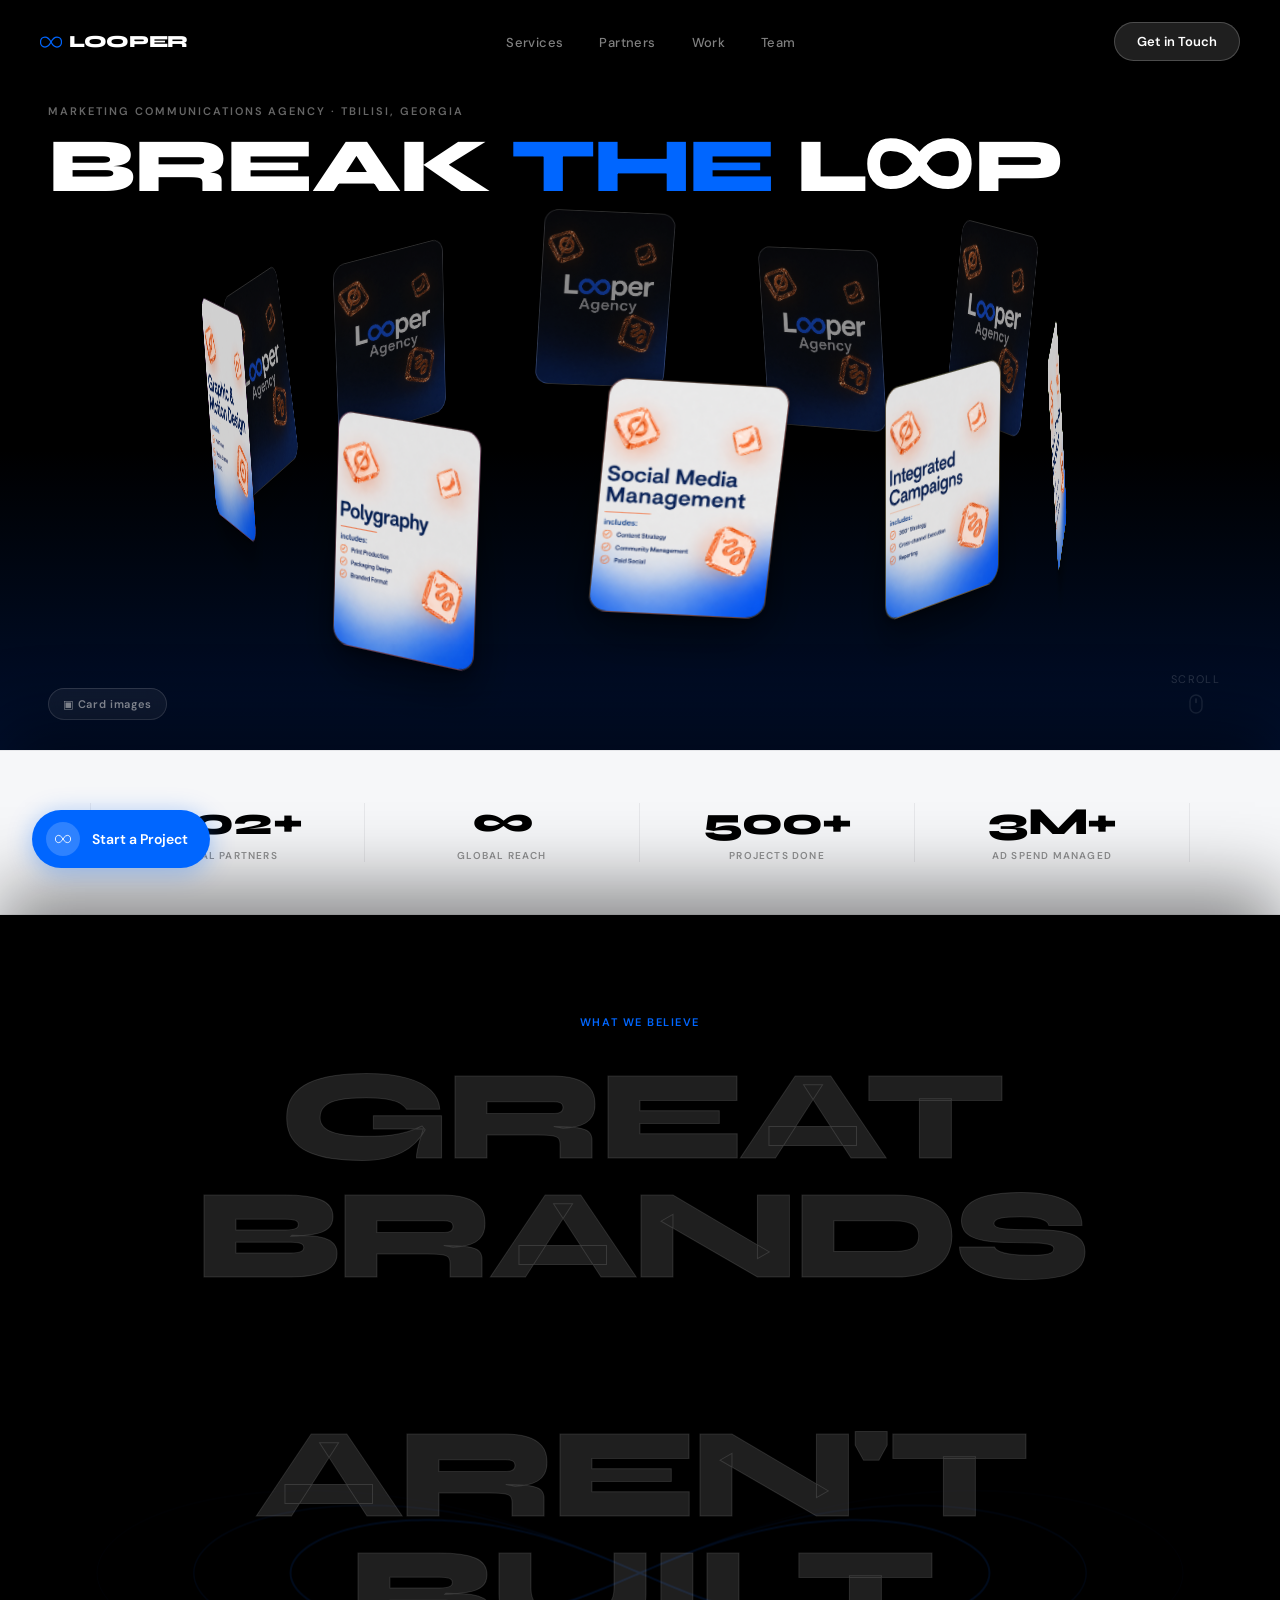
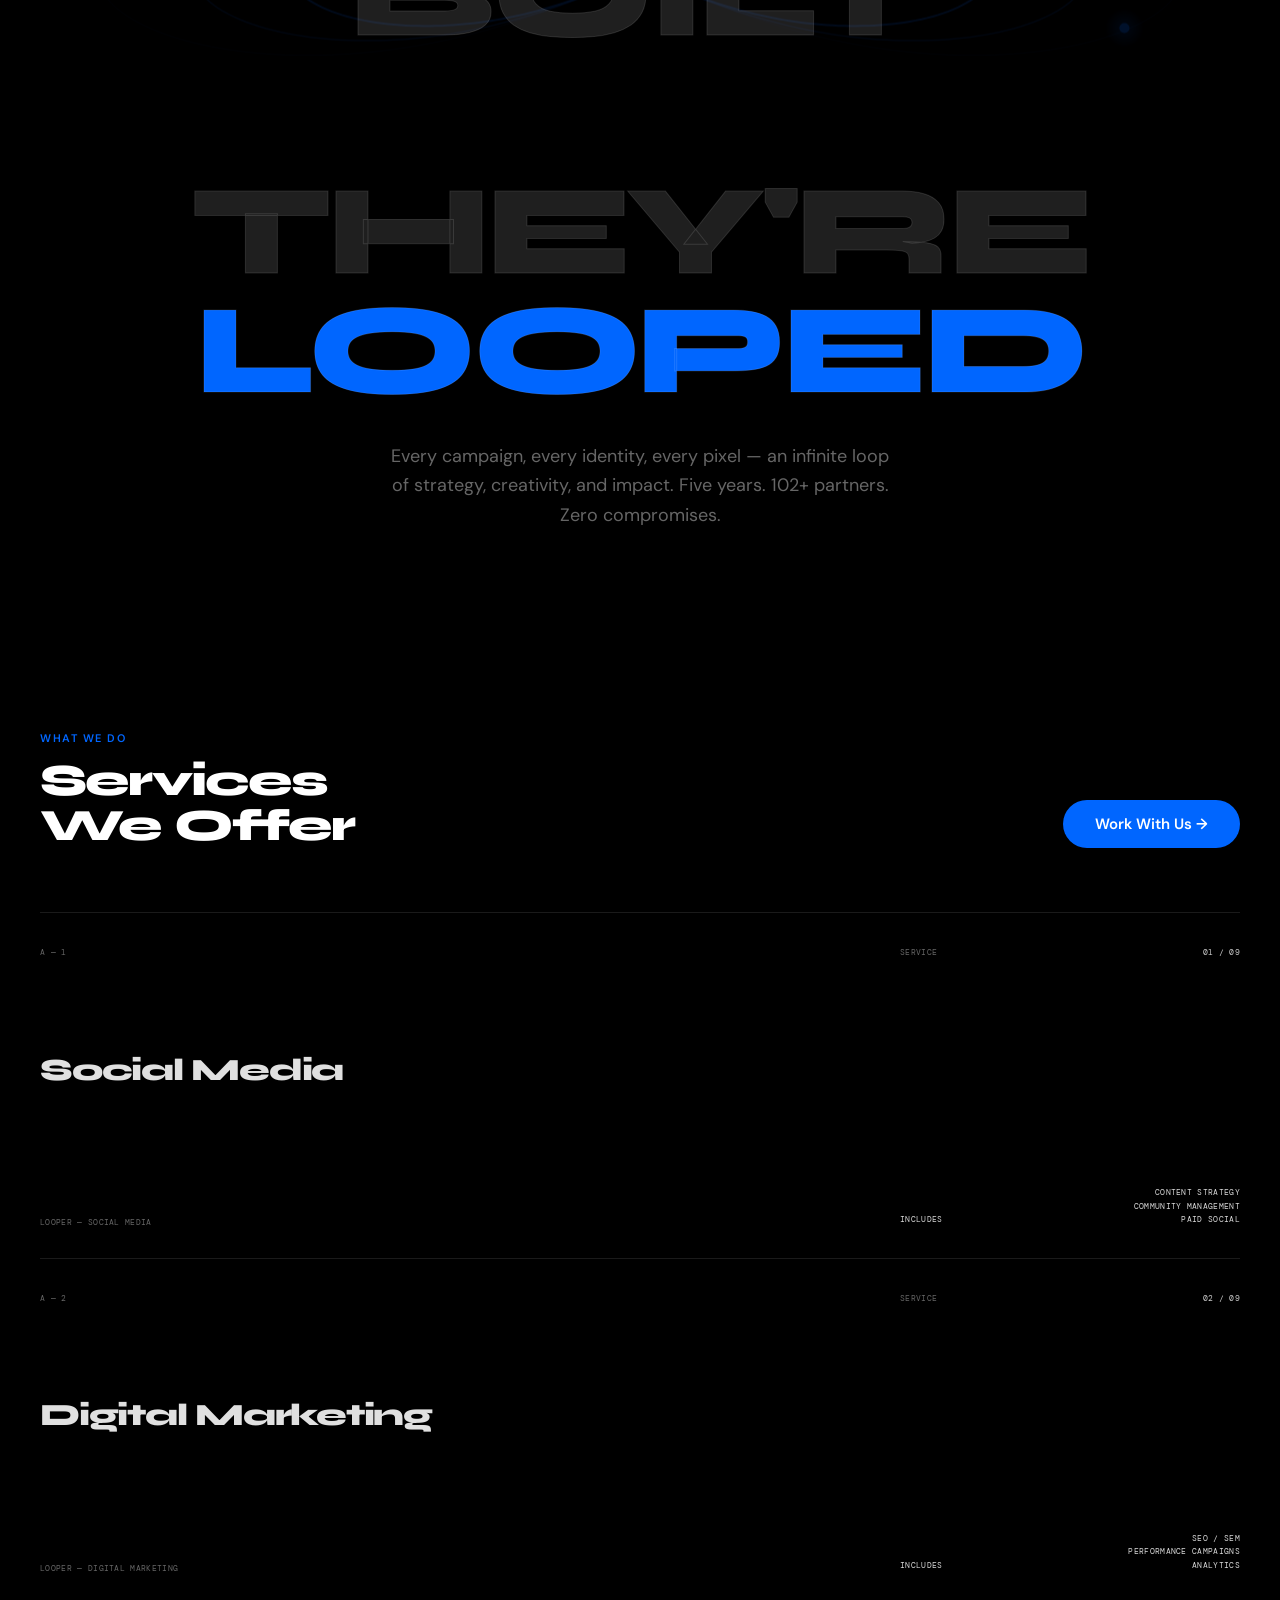
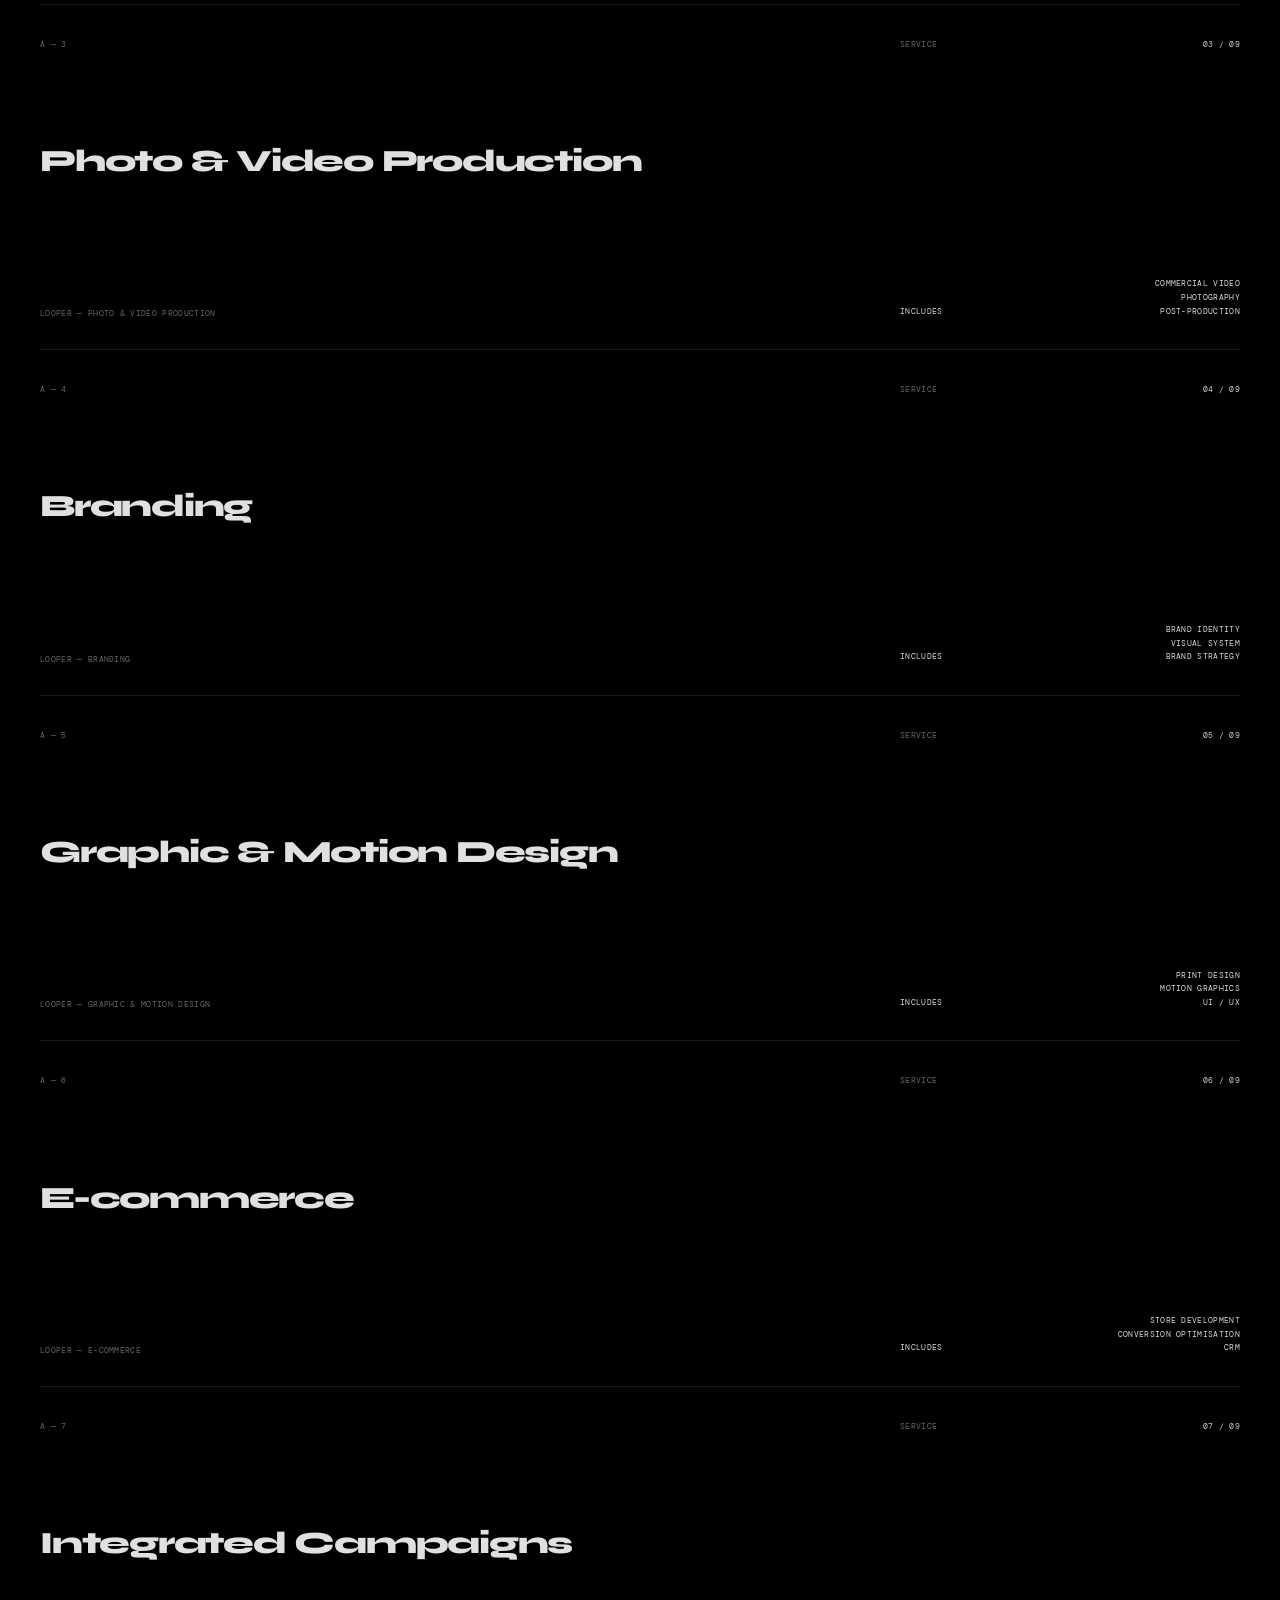
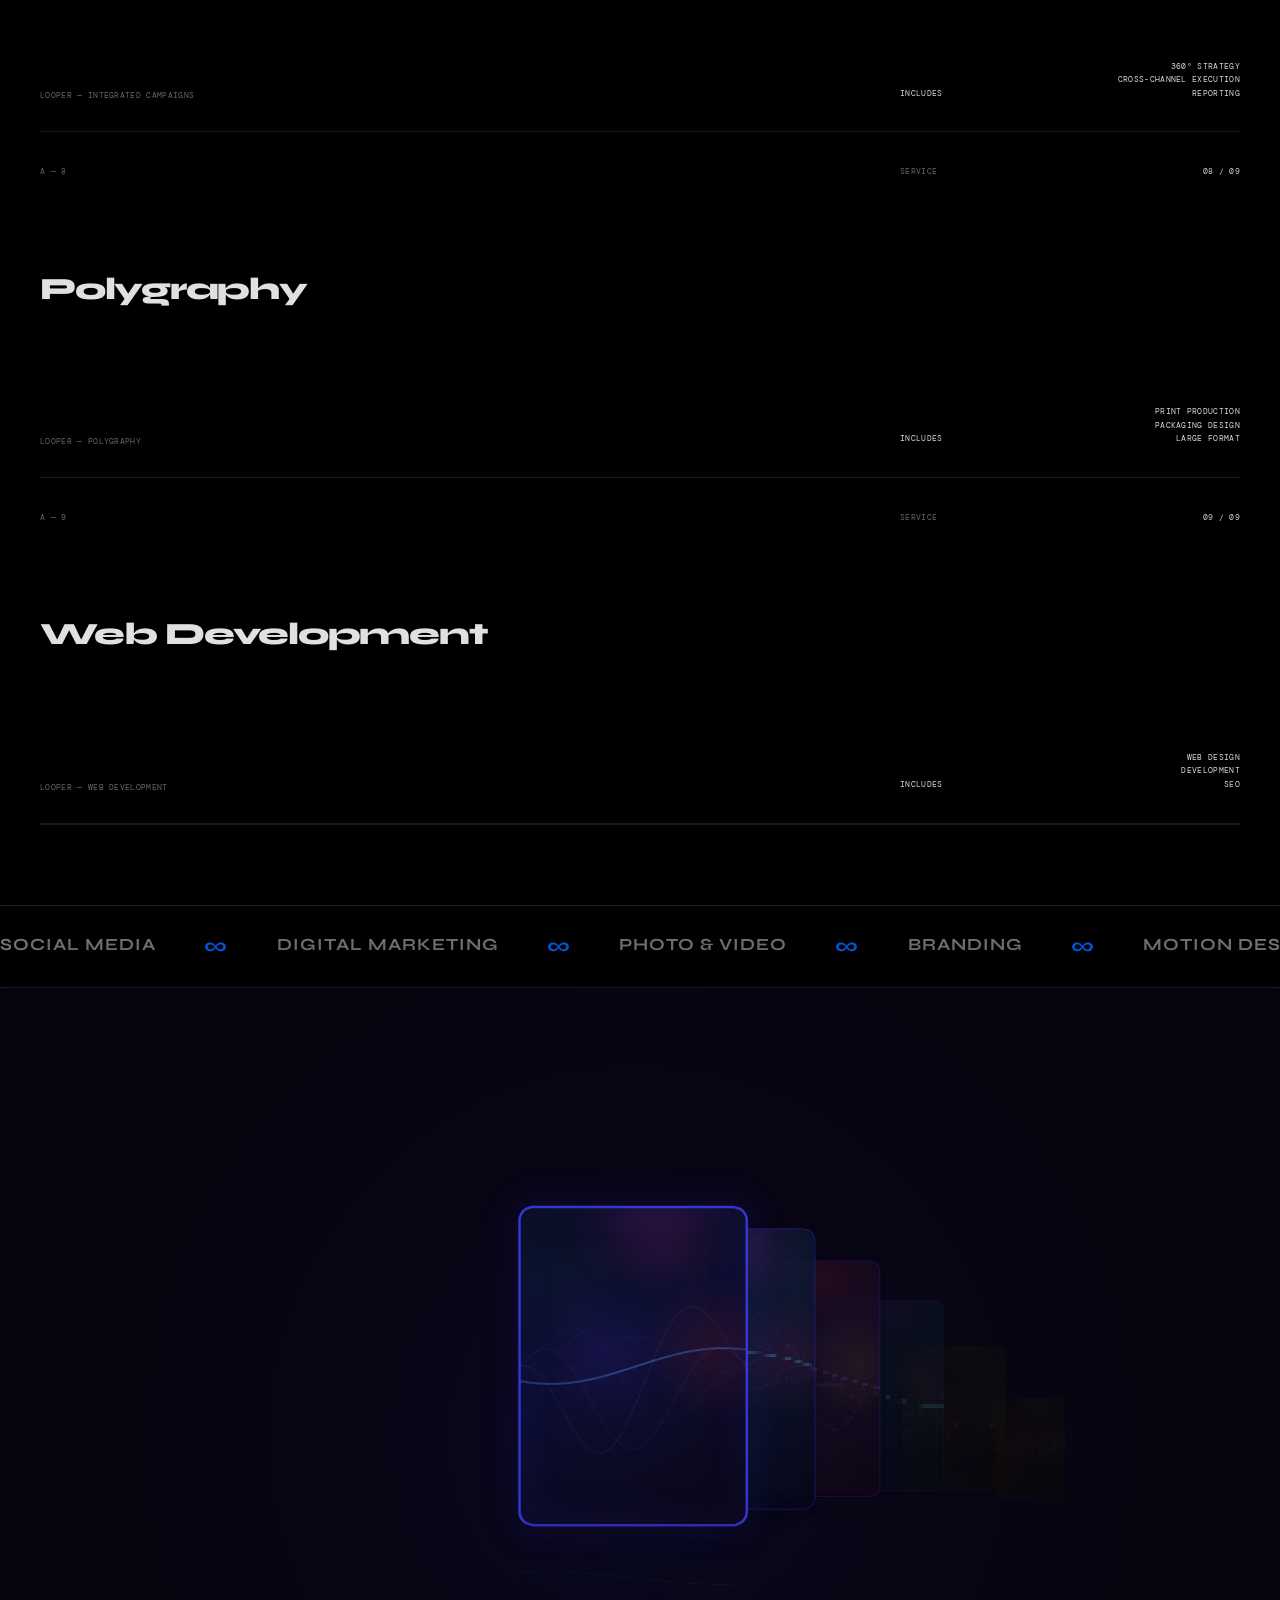
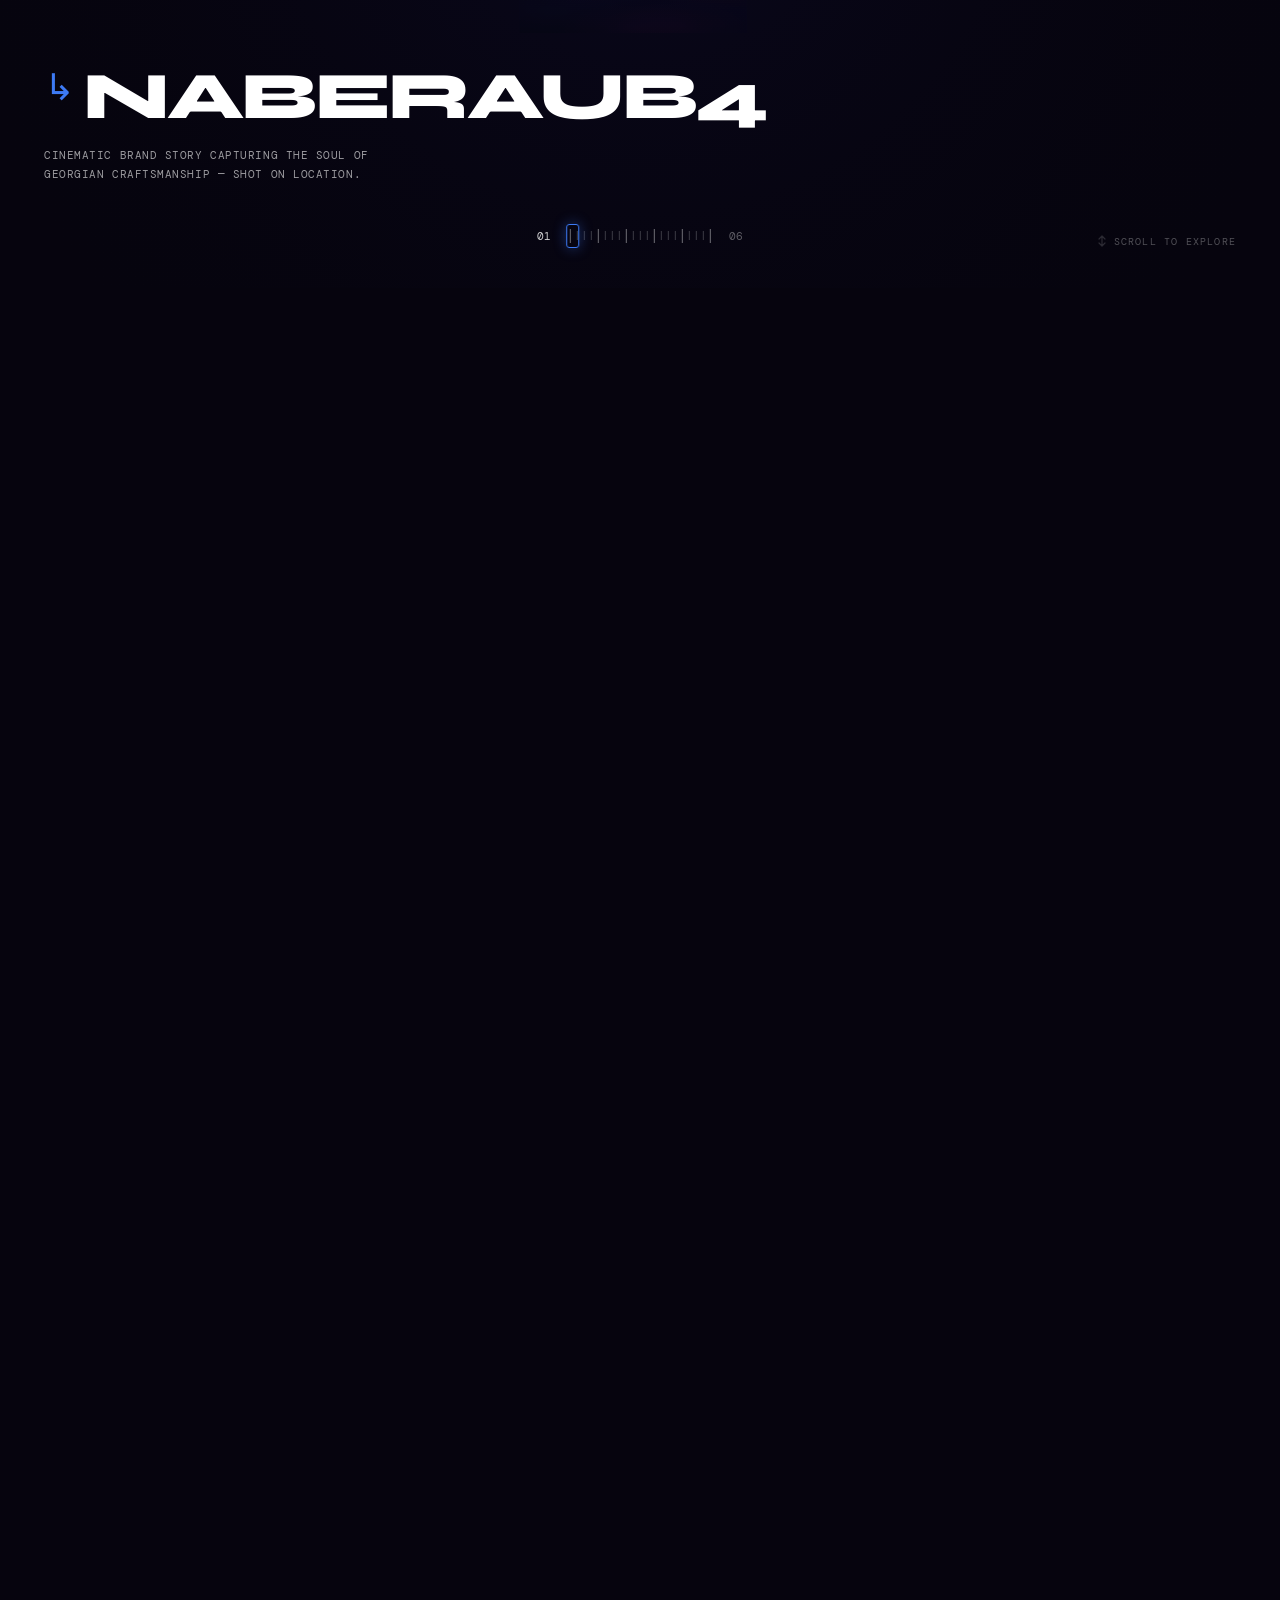
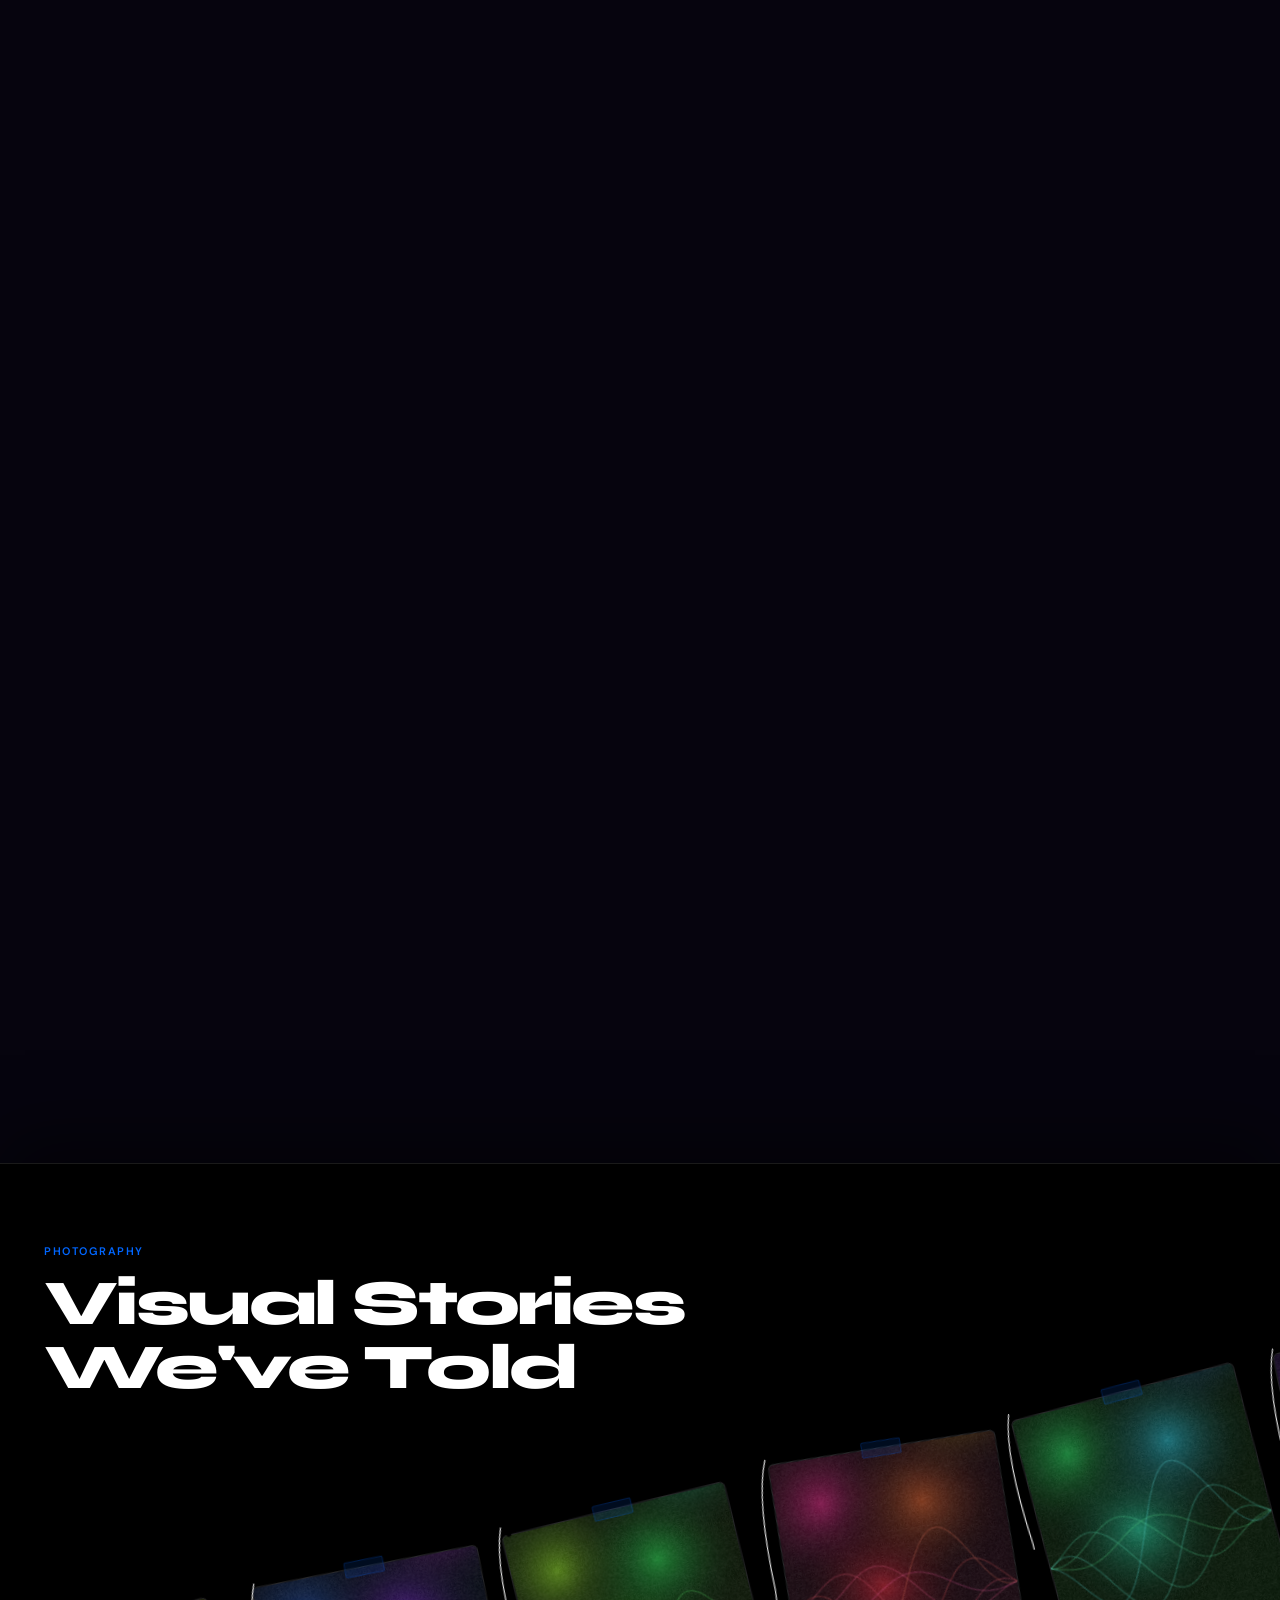
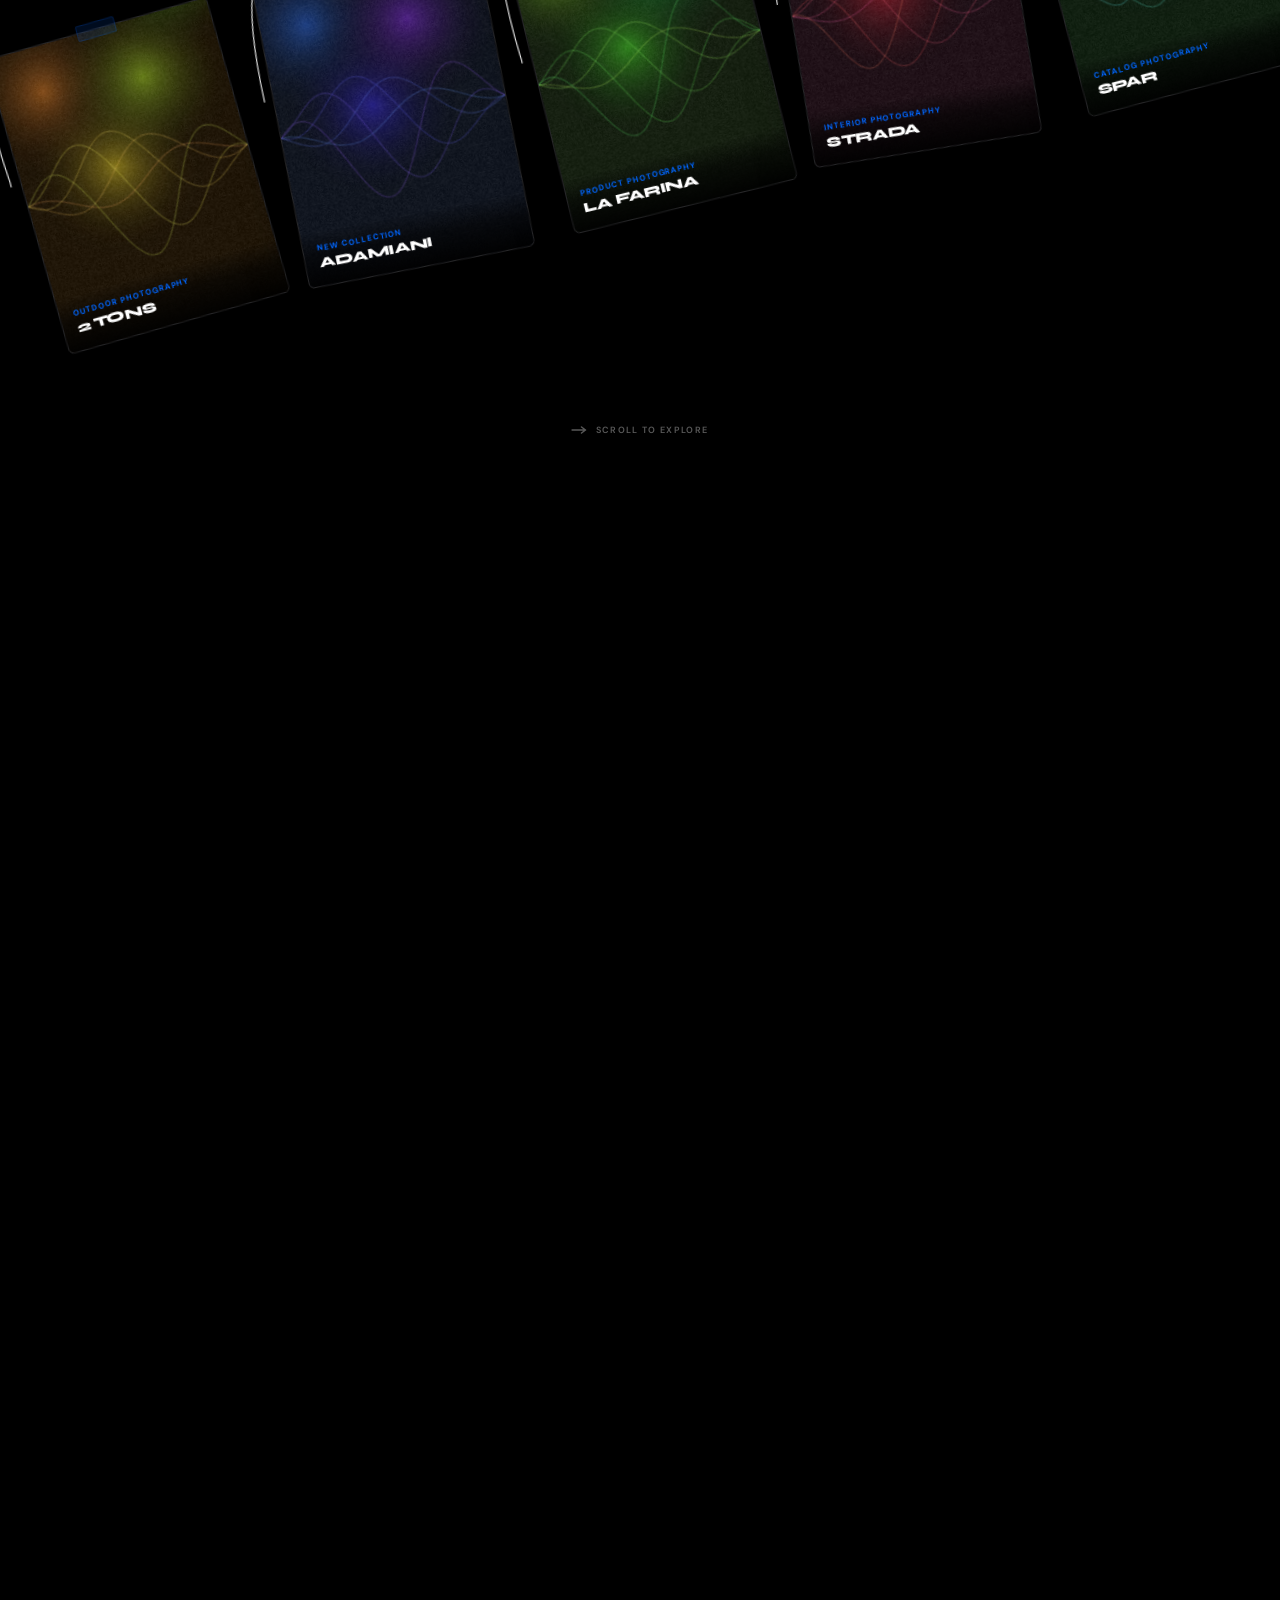
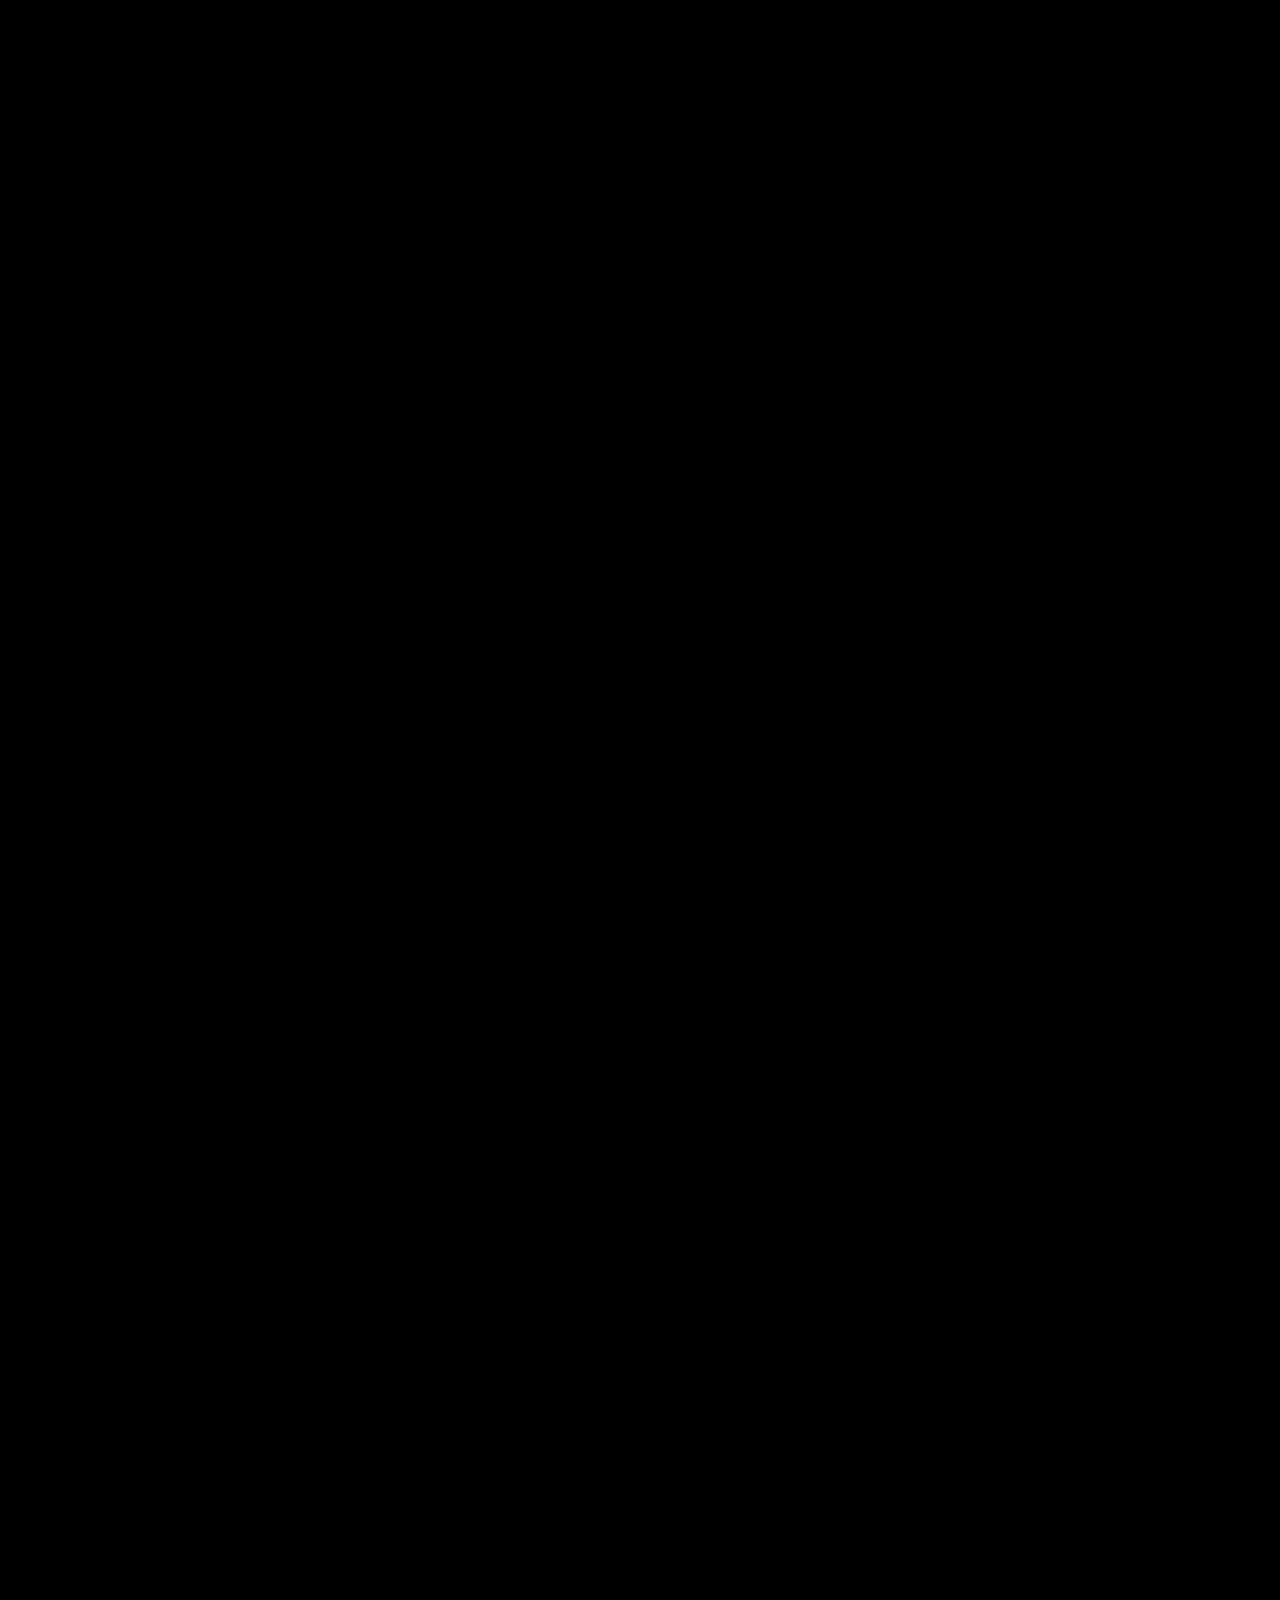
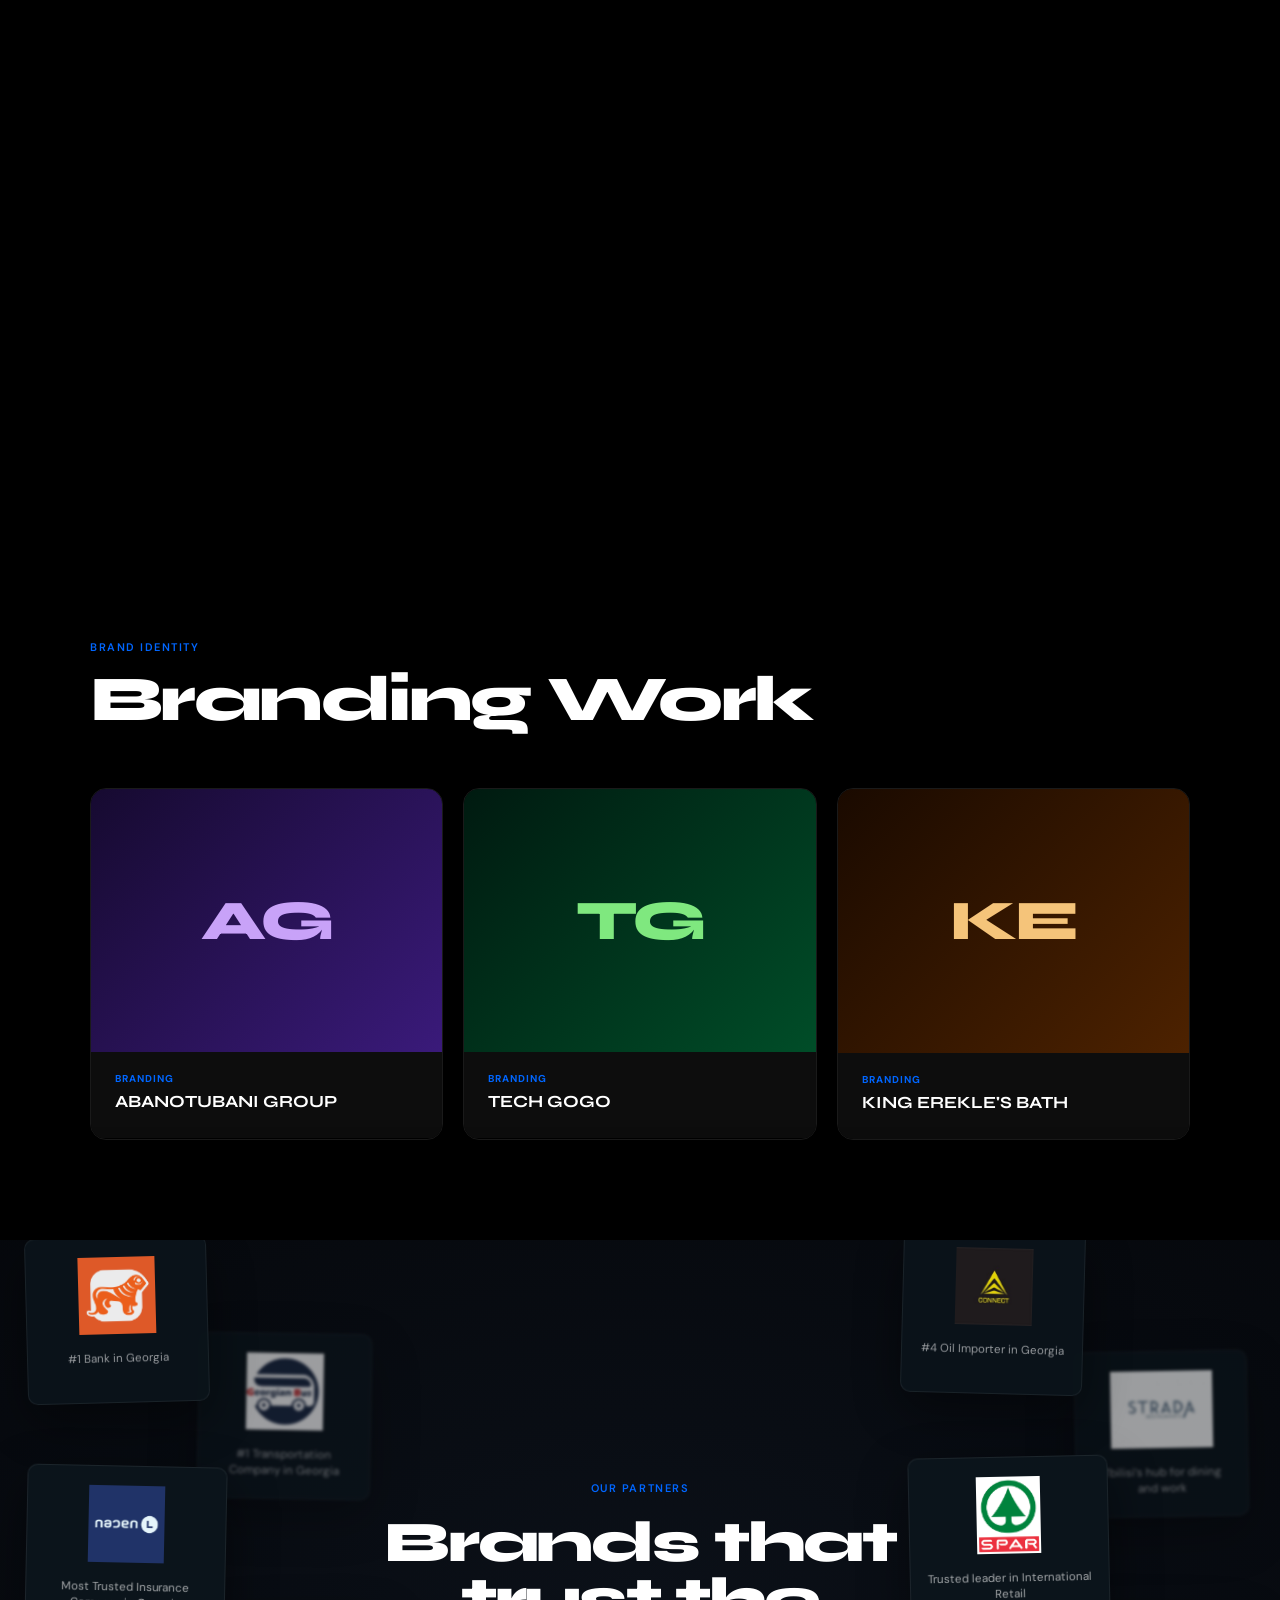
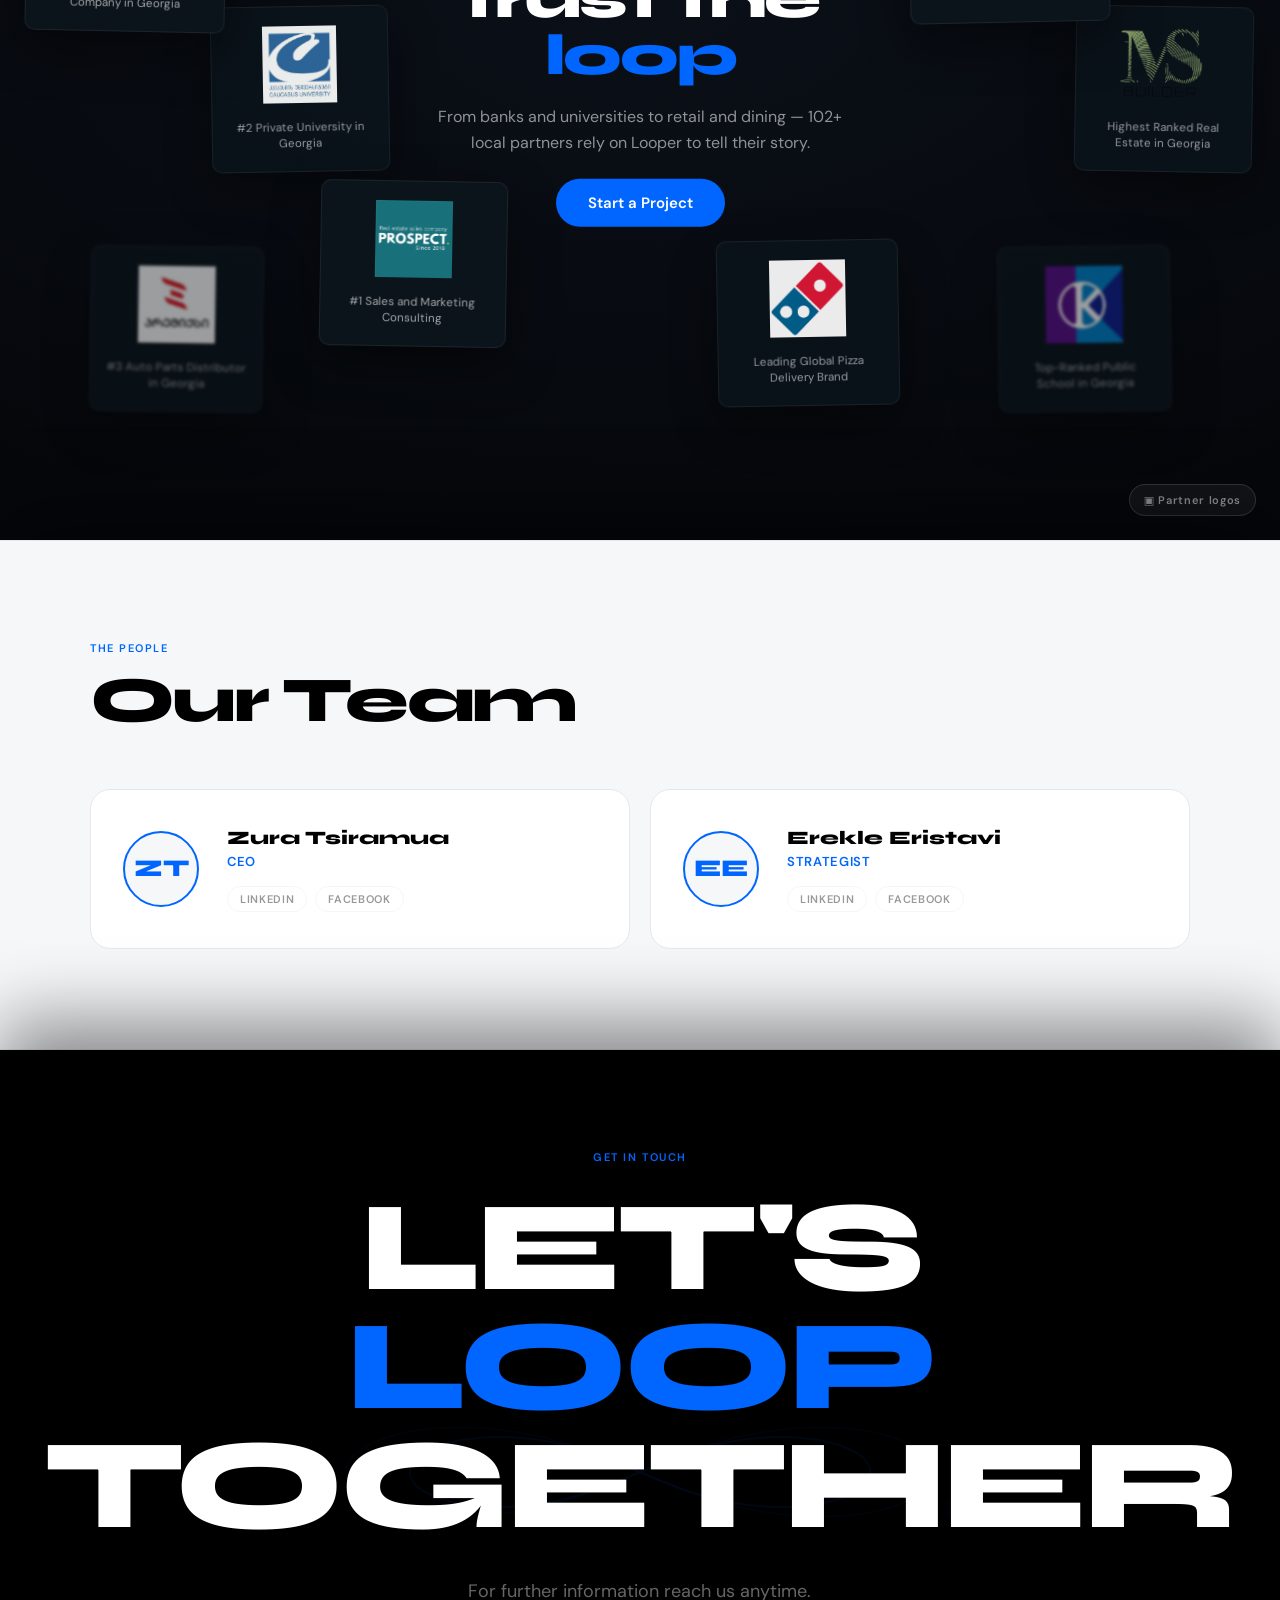
==== commit aaa81d14: "updates" ====
--- a/index.html
+++ b/index.html
@@ -11,21 +11,12 @@
 <body>
 <!-- LOADER -->
 <div id="loader">
-  <svg id="loader-logo" viewBox="0 0 320 160" fill="none" xmlns="http://www.w3.org/2000/svg">
-    <path class="blue" d="M160 80 C160 80 110 10 60 10 C26 10 2 38 2 80 C2 122 26 150 60 150 C110 150 160 80 160 80 Z M160 80 C160 80 210 150 260 150 C294 150 318 122 318 80 C318 38 294 10 260 10 C210 10 160 80 160 80 Z" stroke-width="6" stroke-linecap="round" stroke-linejoin="round"/>
-    <path d="M160 80 C160 80 123 36 92 36 C72 36 55 56 55 80 C55 104 72 124 92 124 C123 124 160 80 160 80 Z M160 80 C160 80 197 124 228 124 C248 124 265 104 265 80 C265 56 248 36 228 36 C197 36 160 80 160 80 Z" stroke="rgba(255,255,255,0.18)" stroke-width="2"/>
-    <text x="160" y="145" font-family="Syne,sans-serif" font-weight="800" font-size="18" fill="white" text-anchor="middle" letter-spacing="6" opacity="0" id="loaderText">LOOPER</text>
-  </svg>
-  <div>
+  <canvas id="loaderCanvas"></canvas>
+  <div class="loader-meta">
     <div class="loader-pct" id="loaderPct">0<span style="font-size:.5em;opacity:.4">%</span></div>
     <div class="loader-label">Loading experience</div>
   </div>
-  <div class="loader-bar-wrap" id="loaderBarWrap">
-    <div class="loader-bar" id="loaderBar"></div>
-  </div>
-</div>
-
-<div id="zoomOverlay"><canvas id="zoomCanvas"></canvas></div>
+</div>
 
 <!-- NAV -->
 <nav id="mainNav">
@@ -59,12 +50,11 @@
   <div class="hero-top"><div class="hero-head">
   <p class="hero-eyebrow">Marketing Communications Agency · Tbilisi, Georgia</p>
   <h1 class="hero-title" id="heroTitle">
-    <span class="word" style="animation-delay:.05s">BREAK</span><span style="display:inline"> </span><span class="word blue" style="animation-delay:.2s">THE</span><span style="display:inline"> </span><span class="word" style="animation-delay:.35s">LOOP</span>
+    <span class="word" style="animation-delay:.05s">BREAK</span><span style="display:inline"> </span><span class="word blue" style="animation-delay:.2s">THE</span><span style="display:inline"> </span><span class="word" style="animation-delay:.35s" aria-label="LOOP">L<span class="inf-o" aria-hidden="true"><svg viewBox="0 0 100 48" focusable="false"><path d="M50 24C42 8 31 5.5 22 5.5C11 5.5 5.5 14 5.5 24C5.5 34 11 42.5 22 42.5C31 42.5 42 40 50 24C58 8 69 5.5 78 5.5C89 5.5 94.5 14 94.5 24C94.5 34 89 42.5 78 42.5C69 42.5 58 40 50 24Z"/></svg></span>P</span>
   </h1>
   </div><!-- /hero-head -->
-  <!-- Cards layer sits here in z-order (position:absolute so doesn't affect flow) -->
-  <div class="hero-side">
-  </div><!-- /hero-side --></div><!-- /hero-top -->
+  </div><!-- /hero-top -->
+  <button class="pm-open" id="pmOpen" type="button" onclick="window.openPartnerManager&&window.openPartnerManager()">▣ Card images</button>
   <div class="scroll-hint">
     <span>Scroll</span>
     <svg width="14" height="20" viewBox="0 0 14 20" fill="none"><rect x="1" y="1" width="12" height="18" rx="6" stroke="white" stroke-opacity=".25" stroke-width="1.5"/><rect x="6" y="4" width="2" height="5" rx="1" fill="white" fill-opacity=".25"><animate attributeName="y" values="4;8;4" dur="1.8s" repeatCount="indefinite"/></rect></svg>
@@ -226,7 +216,9 @@
 </div>
 
 <!-- WORK SECTION — Arc carousel gallery -->
-<div class="work-section" id="work" data-section="dark">
+<div id="workAnchor" style="height:0"></div>
+<div class="work-wrap" id="workWrap" data-section="dark">
+<div class="work-section" id="work">
   <!-- Full-section canvas: arc carousel + pixel glitch + neon + floor reflection -->
   <canvas id="workCanvas"></canvas>
 
@@ -263,7 +255,8 @@
   </div>
 
   <span class="chapter-label chapter-label-white" id="chap3">Chapter 03</span>
-</div>
+</div><!-- /work pin -->
+</div><!-- /work-wrap -->
 
 <!-- VISUAL STORIES — Scroll-driven diagonal conveyor -->
 <div class="photo-section" id="photoSection" data-section="dark">
@@ -474,6 +467,18 @@
   <span class="chapter-label chapter-label-white" id="chap4">Chapter 04</span>
 </div>
 
+<!-- PARTNERS — collage of partner logos -->
+<section class="partners-section" id="partners" data-section="dark">
+  <div class="pt-copy">
+    <p class="sec-eyebrow">Our Partners</p>
+    <h2 class="pt-title">Brands that<br>trust the <em>loop</em></h2>
+    <p class="pt-sub">From banks and universities to retail and dining — 102+ local partners rely on Looper to tell their story.</p>
+    <a class="btn-blue" href="#contact">Start a Project</a>
+  </div>
+  <div class="pt-stage" id="ptStage"></div>
+  <button class="pt-open" id="ptOpen" type="button">▣ Partner logos</button>
+</section>
+
 <!-- TEAM -->
 <div class="team-section" id="team">
   <div class="team-inner">
@@ -513,14 +518,36 @@
   </div>
 </footer>
 
+<!-- Partner logos modal -->
+<div id="logoManager" class="lm-modal">
+  <div class="pm-panel">
+    <div class="pm-title">Partner Logos
+      <button class="pm-close" type="button" id="lmClose">× Close</button>
+    </div>
+    <p class="pm-hint">Click a tile to upload that partner's logo (PNG with transparent background works best)</p>
+    <div class="pm-grid" id="lmGrid"></div>
+  </div>
+</div>
+
 <!-- Partner Manager Modal -->
 <div id="partnerManager">
   <div class="pm-panel">
     <div class="pm-title">
-      Partner Photos
+      Card Images
       <button class="pm-close" onclick="document.getElementById('partnerManager').classList.remove('open')">× Close</button>
     </div>
-    <p class="pm-hint">Click any card to upload a photo for that partner</p>
+    <div class="pm-sub">Back of every card</div>
+    <div class="pm-back">
+      <div class="pm-back-prev" id="pmBackPrev"></div>
+      <div class="pm-back-txt"><b>One image for all 10 cards</b>Shown when a card turns around the far side of the loop. Portrait works best (about 700 × 980 px).
+        <div class="pm-btns">
+          <label class="pm-btn">Upload back image<input type="file" accept="image/*" id="pmBackInput" hidden></label>
+          <button class="pm-btn ghost" type="button" id="pmBackReset">Reset</button>
+        </div>
+      </div>
+    </div>
+    <div class="pm-sub">Front of each card</div>
+    <p class="pm-hint">Click a card to upload its own picture</p>
     <div class="pm-grid" id="pmGrid"></div>
   </div>
 </div>
--- a/css/styles.css
+++ b/css/styles.css
@@ -22,48 +22,36 @@
 ═══════════════════════════════════════ */
 #loader{
   position:fixed;inset:0;z-index:9999;
-  background:#000;
-  display:flex;flex-direction:column;align-items:center;justify-content:center;
-  gap:48px;
-}
-#loader.hidden{opacity:0;pointer-events:none}
-
-#loader-logo{width:clamp(140px,30vw,220px);height:auto}
-#loader-logo path{
-  fill:none;stroke:#fff;stroke-width:3;
-  stroke-dasharray:600;stroke-dashoffset:600;
-  transition:none;
-}
-#loader-logo path.blue{stroke:var(--blue)}
-
+  background:transparent;           /* the canvas paints the black, with a lobe-shaped hole when we zoom in */
+  pointer-events:none;
+}
+#loader.done{display:none}
+#loaderCanvas{position:absolute;inset:0;width:100%;height:100%;display:block}
+.loader-meta{
+  position:absolute;left:0;right:0;top:calc(50% + clamp(90px,15vw,170px));
+  display:flex;flex-direction:column;align-items:center;gap:10px;
+  transition:opacity .35s,transform .6s cubic-bezier(.5,0,.2,1);
+}
+#loader.zooming .loader-meta{opacity:0;transform:translateY(24px)}
 .loader-pct{
-  font-family:var(--font-d);font-size:clamp(2.5rem,8vw,5rem);font-weight:800;
+  font-family:var(--font-d);font-size:clamp(2.2rem,6vw,4rem);font-weight:800;
   color:#fff;letter-spacing:-0.04em;line-height:1;
   font-variant-numeric:tabular-nums;
-  opacity:0;transition:opacity .3s .2s;
-}
-.loader-pct.vis{opacity:1}
+}
 .loader-label{
-  font-size:.75rem;font-weight:600;letter-spacing:.18em;text-transform:uppercase;
-  color:rgba(255,255,255,.3);margin-top:8px;text-align:center;
-}
-.loader-bar-wrap{
-  width:min(280px,60vw);height:2px;background:rgba(255,255,255,.1);border-radius:2px;overflow:hidden;
-  opacity:0;transition:opacity .3s .2s;
-}
-.loader-bar-wrap.vis{opacity:1}
-.loader-bar{height:100%;background:var(--blue);width:0%;transition:width .08s linear;border-radius:2px}
-
-#zoomOverlay{
-  position:fixed;inset:0;z-index:9998;
-  background:#000;
-  display:flex;align-items:center;justify-content:center;
-  pointer-events:none;opacity:0;
-  transition:opacity .2s;
-}
-#zoomOverlay.active{opacity:1}
-#zoomCanvas{width:100%;height:100%}
-
+  font-size:.7rem;font-weight:600;letter-spacing:.22em;text-transform:uppercase;
+  color:rgba(255,255,255,.3);text-align:center;
+}
+
+/* ═══════════════════════════════════════
+   GRAIL-STYLE PAGE STACK
+   Every section is a "page": it is pulled up from the bottom over the previous
+   one, which stays pinned and dims; when you scroll on it slides away upward.
+   (.stack top offset is set in JS so tall pages hold at their bottom edge.)
+═══════════════════════════════════════ */
+.stack.stack{position:sticky;top:0;box-shadow:0 -28px 70px rgba(0,0,0,.45)}
+#home.stack.stack{box-shadow:none}
+.stack-shade{position:absolute;inset:0;background:#000;opacity:0;pointer-events:none;z-index:99999;will-change:opacity}
 
 /* ═══════════════════════════════════════
    NAV
@@ -125,7 +113,7 @@
    Headline is MASSIVE, viewport-filling
 ═══════════════════════════════════════ */
 .hero{
-  height:700px;
+  height:750px;                      /* strictly 750px */
   position:relative;overflow:hidden;
   padding:104px max(48px,env(safe-area-inset-left,16px)) 0;
   background:#000;
@@ -145,65 +133,48 @@
   pointer-events:none;z-index:1;
 }
 
-/* ── BACKGROUND CARDS LAYER (z-index 0 — BEHIND everything) ── */
+/* ── 3D CARD RING (sits behind the headline) ── */
 #orbitCardsLayer{
-  position:absolute;left:0;right:0;bottom:0;height:450px; /* orbit lives in the lower 450px of the 700px hero */
+  position:absolute;inset:0;
   pointer-events:none;
-  z-index:5; /* above hero bg, below hero text */
+  z-index:5;                     /* above hero bg, below hero text (20) */
   overflow:hidden;
-}
-
-/* Individual floating cards */
+  perspective:2500px;perspective-origin:50% 40%;
+}
+.orbit-ring{
+  position:absolute;left:50%;top:var(--ringY,60%);width:0;height:0;
+  transform-style:preserve-3d;will-change:transform;
+}
 .orbit-card{
-  position:absolute;
-  width:140px;height:196px;
-  perspective:800px;
-  pointer-events:none; /* background decorators — no interaction */
-  transform-origin:center center;
-  will-change:transform;
-}
-.orbit-card-inner{
-  position:relative;width:100%;height:100%;
-  transform-style:preserve-3d;
-  transition:transform 0.8s ease;
-  border-radius:14px;
-}
+  position:absolute;left:0;top:0;
+  width:var(--cw,180px);height:var(--ch,252px);
+  margin:calc(var(--ch,252px) / -2) 0 0 calc(var(--cw,180px) / -2);
+  transform-style:preserve-3d;will-change:transform;
+}
+.orbit-card-inner{position:absolute;inset:0;transform-style:preserve-3d;will-change:transform}
 .orbit-card-front,.orbit-card-back{
   position:absolute;inset:0;
   backface-visibility:hidden;-webkit-backface-visibility:hidden;
-  border-radius:14px;overflow:hidden;
-  box-shadow:0 12px 40px rgba(0,0,0,.55),0 2px 8px rgba(0,0,0,.4);
-}
-/* FRONT: photo fills the whole card — no text */
-.orbit-card-front{
-  background:linear-gradient(160deg,#2a2d4a 0%,#161830 100%);
-  border:1px solid rgba(255,255,255,.14);
-  display:flex;flex-direction:column;
-}
-.orbit-card-front .card-photo{
-  flex:1;overflow:hidden;position:relative;
-  background:transparent;
-  display:flex;align-items:center;justify-content:center;
-}
-.orbit-card-front .card-photo img{
-  width:100%;height:100%;object-fit:cover;position:absolute;inset:0;
-}
-.orbit-card-front .card-photo .upload-hint{
-  display:none; /* hide text placeholder — photo-only cards */
-}
-/* BACK: Looper dark */
+  border-radius:16px;overflow:hidden;
+  box-shadow:0 14px 44px rgba(0,0,0,.55),0 2px 8px rgba(0,0,0,.4);
+}
+/* FRONT: picture fills the whole card */
+.orbit-card-front{border:1px solid rgba(255,255,255,.14)}
+.orbit-card-front .card-photo{position:absolute;inset:0;overflow:hidden}
+.orbit-card-front .card-photo img{width:100%;height:100%;object-fit:cover;position:absolute;inset:0}
+.card-gloss{position:absolute;inset:0;opacity:0;pointer-events:none;mix-blend-mode:screen}
+.card-shade{position:absolute;inset:0;background:#000;opacity:0;pointer-events:none}
+/* BACK: Looper dark (or your shared back image) */
 .orbit-card-back{
   background:#0a0a0a;
-  display:flex;flex-direction:column;align-items:center;justify-content:center;
-  gap:8px;
+  display:flex;flex-direction:column;align-items:center;justify-content:center;gap:8px;
   transform:rotateY(180deg);
-  border:1px solid rgba(0,102,255,.25);
+  border:1px solid rgba(0,102,255,.3);
 }
 .orbit-card-back svg{opacity:.9}
-.orbit-card-back .back-label{
-  font-family:var(--font-d);font-size:.52rem;font-weight:800;
-  letter-spacing:.12em;text-transform:uppercase;color:rgba(255,255,255,.4);
-}
+.orbit-card-back .back-label{font-family:var(--font-d);font-size:.55rem;font-weight:800;letter-spacing:.12em;text-transform:uppercase;color:rgba(255,255,255,.4)}
+.orbit-card-back.has-img{background-size:cover;background-position:center;background-repeat:no-repeat;border-color:rgba(255,255,255,.14)}
+.orbit-card-back.has-img svg,.orbit-card-back.has-img .back-label{display:none}
 
 /* ── HERO CONTENT (z-index 20 — in front of everything) ── */
 .hero-eyebrow{
@@ -215,6 +186,7 @@
   margin-top:0;
 }
 @keyframes fadeUp{to{opacity:1}}
+body:not(.loaded) .hero-eyebrow,body:not(.loaded) .hero-title .word,body:not(.loaded) .hero-sub,body:not(.loaded) .hero-actions,body:not(.loaded) .scroll-hint{animation-play-state:paused}
 
 /* HEADLINE — above the cards, top of hero */
 .hero-title{
@@ -235,6 +207,9 @@
 }
 @keyframes wordIn{to{opacity:1;transform:translateY(0) skewY(0)}}
 .hero-title .blue{color:var(--blue)}
+/* the two O's of LOOP are drawn as one infinity symbol */
+.hero-title .inf-o{display:inline-block;width:1.34em;height:.72em;margin:0 .035em 0 .03em;vertical-align:baseline;position:relative}
+.hero-title .inf-o svg{position:absolute;left:0;bottom:0;width:100%;height:100%;overflow:visible;fill:none;stroke:currentColor;stroke-width:12.5;stroke-linejoin:round}
 
 .hero-sub{
   font-size:clamp(.875rem,1.4vw,1.0625rem);color:rgba(255,255,255,.0);
@@ -263,10 +238,9 @@
 .btn-out:hover{background:rgba(255,255,255,.8);transform:translateY(-2px)}
 
 @media(max-width:900px){
-  .hero{height:auto;min-height:760px;padding-bottom:0}
+  .hero{height:750px;padding-bottom:0}
   .hero-top{flex-direction:column;align-items:flex-start;gap:20px}
   .hero-side{flex-basis:auto;padding-top:0}
-  #orbitCardsLayer{height:420px}
 }
 .scroll-hint{position:absolute;bottom:36px;right:max(60px,env(safe-area-inset-right,16px));display:flex;flex-direction:column;align-items:center;gap:8px;z-index:20;animation:bob 2s 2.2s ease-in-out infinite both;opacity:0}
 .scroll-hint span{font-size:.6875rem;letter-spacing:.12em;text-transform:uppercase;color:rgba(255,255,255,.4)}
@@ -318,7 +292,7 @@
 .services-inner{max-width:1200px;margin:0 auto}
 .services-header{display:flex;align-items:flex-end;justify-content:space-between;margin-bottom:64px;flex-wrap:wrap;gap:24px}
 .services-header .sec-eyebrow{color:var(--blue)}
-.services-header .sec-title{color:var(--white)}
+.services-header .sec-title{color:var(--white);font-size:clamp(1.575rem,3.5vw,2.8rem)}
 
 /* horizontal rule */
 .svc-rule{height:1px;background:rgba(255,255,255,.1);width:100%}
@@ -351,31 +325,31 @@
 /* index */
 .svc-row-num{
   grid-column:1;grid-row:1;
-  font-size:.675rem;color:rgba(255,255,255,.4);
+  font-size:.5rem;color:rgba(255,255,255,.4);
   transition:color .3s;user-select:none;
 }
 /* top-right meta */
 .svc-meta{
   grid-column:2;grid-row:1;
   display:flex;justify-content:space-between;gap:16px;
-  font-size:.675rem;color:rgba(255,255,255,.4);
+  font-size:.5rem;color:rgba(255,255,255,.4);
 }
 .svc-meta b{font-weight:400;color:rgba(255,255,255,.8)}
 
 /* service name — large editorial, spans both columns */
 .svc-row-name{
   grid-column:1 / -1;grid-row:2;align-self:center;
-  font-family:var(--font-d);font-size:clamp(2.025rem,5.76vw,5.4rem);font-weight:800;
-  letter-spacing:-0.04em;line-height:1;
+  font-family:var(--font-d);font-size:clamp(.85rem,2.419vw,2.268rem);font-weight:800;
+  letter-spacing:-0.04em;line-height:1.3;      /* room for the long Syne descenders (y g p) */
   color:rgba(255,255,255,.88);
   transition:color .3s;
-  user-select:none;padding:20px 0;
+  user-select:none;padding:14px 0 18px;overflow:visible;
 }
 
 /* bottom-left caption */
 .svc-cap{
   grid-column:1;grid-row:3;align-self:end;
-  font-size:.675rem;color:rgba(255,255,255,.4);user-select:none;
+  font-size:.5rem;color:rgba(255,255,255,.4);user-select:none;
 }
 
 /* bottom-right: label + the service list */
@@ -383,17 +357,19 @@
   grid-column:2;grid-row:3;align-self:end;
   display:grid;grid-template-columns:auto 1fr;column-gap:24px;align-items:end;
 }
-.svc-list-label{font-size:.675rem;color:rgba(255,255,255,.4);line-height:1.7}
+.svc-list-label{font-size:.5rem;color:rgba(255,255,255,.4);line-height:1.7}
 .svc-list{display:flex;flex-direction:column;align-items:flex-end}
 .svc-row-tags span{
-  font-size:.675rem;color:rgba(255,255,255,.85);line-height:1.7;
+  font-size:.5rem;color:rgba(255,255,255,.85);line-height:1.7;
   white-space:nowrap;
 }
 
 /* ── HOVER IMAGE (behind the text, follows the cursor) ── */
 .svc-hover-img{
   position:fixed;top:0;left:0;z-index:1;
-  width:clamp(220px,24vw,340px);aspect-ratio:3/4;object-fit:cover;
+  width:auto;height:auto;                       /* natural proportions — never cropped */
+  max-width:clamp(154px,16.8vw,238px);max-height:clamp(205px,22.4vw,318px);
+  object-fit:contain;
   border-radius:4px;pointer-events:none;
   opacity:0;transition:opacity .35s ease;
   will-change:transform;
@@ -430,7 +406,7 @@
   .svc-row{grid-template-columns:1fr;grid-template-rows:auto auto auto auto;min-height:0;padding:28px 0 26px;row-gap:14px}
   .svc-meta{display:none}
   .svc-row-name,.svc-row-num,.svc-cap,.svc-row-tags{grid-column:1}
-  .svc-row-num{grid-row:1}.svc-row-name{grid-row:2;font-size:clamp(1.8rem,9vw,2.7rem);padding:10px 0}
+  .svc-row-num{grid-row:1}.svc-row-name{grid-row:2;font-size:clamp(.76rem,3.78vw,1.134rem);padding:8px 0 12px}
   .svc-row-tags{grid-row:3;margin-top:6px}
   .svc-cap{grid-row:4}
   .services-section{cursor:auto}
@@ -450,7 +426,9 @@
 /* ═══════════════════════════════════════
    WORK SECTION — Arc carousel gallery
 ═══════════════════════════════════════ */
-.work-section{position:relative;width:100%;height:100vh;min-height:560px;overflow:hidden;background:#06040e;cursor:none}
+/* Chapter 03 is pinned: the wrapper is tall, the section sticks while you scroll through the projects */
+.work-wrap{position:relative;background:#06040e}
+.work-section{position:sticky;top:0;width:100%;height:100vh;min-height:560px;overflow:hidden;background:#06040e;cursor:none}
 #workCanvas{position:absolute;inset:0;width:100%;height:100%;display:block}
 
 /* Info panel — bottom left: big title + mono tagline */
@@ -740,14 +718,14 @@
 .chapter-label-white.vis{opacity:.2}
 
 /* Partner manager panel (accessible outside hero) */
-#partnerManager{
+#partnerManager,#logoManager{
   display:none;
   position:fixed;inset:0;z-index:1000;
   background:rgba(0,0,0,.8);backdrop-filter:blur(12px);
   align-items:center;justify-content:center;
   padding:20px;
 }
-#partnerManager.open{display:flex}
+#partnerManager.open,#logoManager.open{display:flex}
 .pm-panel{
   background:#111;border:1px solid #222;border-radius:20px;
   padding:32px;max-width:700px;width:100%;max-height:85vh;overflow-y:auto;
@@ -763,5 +741,76 @@
 .pm-card-name{font-family:var(--font-d);font-size:.6rem;font-weight:800;color:#fff;padding:6px 8px;text-align:center}
 .pm-card input[type=file]{display:none}
 .pm-hint{font-size:.75rem;color:rgba(255,255,255,.3);text-align:center;margin-top:4px}
+.pm-sub{font-family:var(--font-d);font-size:.7rem;font-weight:800;letter-spacing:.16em;text-transform:uppercase;color:rgba(255,255,255,.45);margin:4px 0 -6px}
+.pm-back{display:flex;gap:18px;align-items:center;background:#1a1a1a;border:1px solid #2a2a2a;border-radius:14px;padding:14px}
+.pm-back-prev{flex:0 0 92px;aspect-ratio:140/196;border-radius:10px;background:#0a0a0a center/cover no-repeat;border:1px solid rgba(0,102,255,.3);display:flex;align-items:center;justify-content:center;color:#0066FF}
+.pm-back-txt{flex:1;min-width:0;font-size:.8rem;line-height:1.5;color:rgba(255,255,255,.55)}
+.pm-back-txt b{display:block;color:#fff;font-family:var(--font-d);font-size:.9rem;margin-bottom:2px}
+.pm-btns{display:flex;gap:8px;margin-top:10px;flex-wrap:wrap}
+.pm-btn{font:600 .75rem var(--font-b);color:#fff;background:var(--blue);border:0;border-radius:100px;padding:8px 16px;cursor:pointer}
+.pm-btn.ghost{background:rgba(255,255,255,.08);color:rgba(255,255,255,.7)}
+.pm-btn:hover{filter:brightness(1.15)}
+.pm-open{position:absolute;left:max(48px,env(safe-area-inset-left,16px));bottom:30px;z-index:25;font:600 .6875rem var(--font-b);letter-spacing:.06em;color:rgba(255,255,255,.55);background:rgba(255,255,255,.06);border:1px solid rgba(255,255,255,.14);border-radius:100px;padding:8px 14px;cursor:pointer;backdrop-filter:blur(8px);transition:color .2s,background .2s}
+.pm-open:hover{color:#fff;background:rgba(0,102,255,.5)}
+.pm-open[hidden]{display:none}
+
+/* ═══════════════════════════════════════
+   PARTNERS — scattered collage of logo cards
+═══════════════════════════════════════ */
+.partners-section{
+  position:relative;min-height:900px;height:max(900px,100vh);overflow:hidden;
+  background:radial-gradient(120% 90% at 50% 40%,#0b1018 0%,#05070b 70%);
+  cursor:default;
+}
+.pt-copy{
+  position:absolute;left:50%;top:46%;transform:translate(-50%,-50%);
+  width:min(560px,88vw);text-align:center;z-index:4;
+  display:flex;flex-direction:column;align-items:center;gap:20px;
+}
+.pt-copy .sec-eyebrow{color:var(--blue);margin:0}
+.pt-title{font-family:var(--font-d);font-weight:800;letter-spacing:-.04em;line-height:.98;font-size:clamp(2.3rem,4.5vw,4.1rem);color:#fff}
+.pt-title em{font-style:normal;color:var(--blue)}
+.pt-sub{font-size:clamp(.9rem,1.25vw,1.05rem);line-height:1.6;color:rgba(255,255,255,.55);max-width:430px}
+.pt-copy .btn-blue{margin-top:4px}
+.pt-stage{position:absolute;inset:0;z-index:2}
+.pt-tile{                               /* wrapper: parallax only */
+  position:absolute;left:calc(var(--x) * 1%);top:calc(var(--y) * 1%);
+  width:calc(var(--w) / 1440 * 100vw);min-width:150px;max-width:300px;
+  transform:translate3d(var(--px,0px),var(--py,0px),0);
+  z-index:var(--z,1);will-change:transform;
+}
+.pt-card{                               /* reveal + hover */
+  background:#0b141b;border:1px solid rgba(255,255,255,.07);border-radius:10px;
+  padding:clamp(14px,1.5vw,22px) clamp(12px,1.2vw,18px) clamp(14px,1.4vw,20px);
+  display:flex;flex-direction:column;align-items:center;gap:clamp(10px,1.3vw,18px);
+  box-shadow:0 18px 50px rgba(0,0,0,.45);
+  opacity:0;transform:translateY(40px) scale(.94) rotate(var(--r,0deg));
+  transition:opacity .8s ease var(--d,0s),transform .9s cubic-bezier(.16,1,.3,1) var(--d,0s),border-color .3s,box-shadow .3s,filter .4s;
+  filter:blur(var(--blur,0px));
+}
+.pt-section-in .pt-card{opacity:var(--op,1);transform:translateY(0) scale(1) rotate(var(--r,0deg))}
+.pt-tile:hover{z-index:20}
+.pt-section-in .pt-tile:hover .pt-card{
+  opacity:1;filter:none;transform:translateY(-6px) scale(1.07) rotate(0deg);
+  border-color:hsla(var(--accent,220),100%,62%,.9);
+  box-shadow:0 0 0 1px hsla(var(--accent,220),100%,62%,.6),0 0 50px hsla(var(--accent,220),100%,55%,.35),0 24px 60px rgba(0,0,0,.6);
+  transition-delay:0s;
+}
+.pt-logo{width:100%;height:clamp(54px,6vw,92px);display:flex;align-items:center;justify-content:center}
+.pt-logo img{max-width:100%;max-height:100%;object-fit:contain;display:block}
+.pt-logo .pt-ph{font-family:var(--font-m);font-size:.6rem;letter-spacing:.1em;color:rgba(255,255,255,.22);text-transform:uppercase}
+.pt-cap{font-size:clamp(.62rem,.9vw,.8rem);line-height:1.45;color:rgba(255,255,255,.62);text-align:center;min-height:2.9em;display:flex;align-items:flex-start;justify-content:center}
+.pt-open{position:absolute;right:max(24px,env(safe-area-inset-right,16px));bottom:24px;z-index:6;font:600 .6875rem var(--font-b);letter-spacing:.06em;color:rgba(255,255,255,.55);background:rgba(255,255,255,.06);border:1px solid rgba(255,255,255,.14);border-radius:100px;padding:8px 14px;cursor:pointer;backdrop-filter:blur(8px)}
+.pt-open:hover{color:#fff;background:rgba(0,102,255,.5)}
+.pt-open[hidden]{display:none}
+@media(max-width:820px){
+  .partners-section{height:auto;min-height:0;padding:96px max(16px,env(safe-area-inset-left,16px)) 88px}
+  .pt-copy{position:relative;left:auto;top:auto;transform:none;margin:0 auto 44px}
+  .pt-stage{position:relative;inset:auto;display:grid;grid-template-columns:1fr 1fr;gap:12px}
+  .pt-tile{position:relative;left:auto;top:auto;width:auto;min-width:0;max-width:none;transform:none!important}
+  .pt-card{filter:none;--r:0deg}
+  .pt-open{position:relative;right:auto;bottom:auto;display:block;margin:28px auto 0}
+}
+@media(prefers-reduced-motion:reduce){.pt-card{opacity:1!important;transform:none!important;transition:none!important}}
 
 @media(prefers-reduced-motion:reduce){.rv,.sl,.panel,.panel-dark,.svc-row,.ph-card,.t-card,.word,.orbit-card{opacity:1!important;transform:none!important;transition:none!important;animation:none!important}}
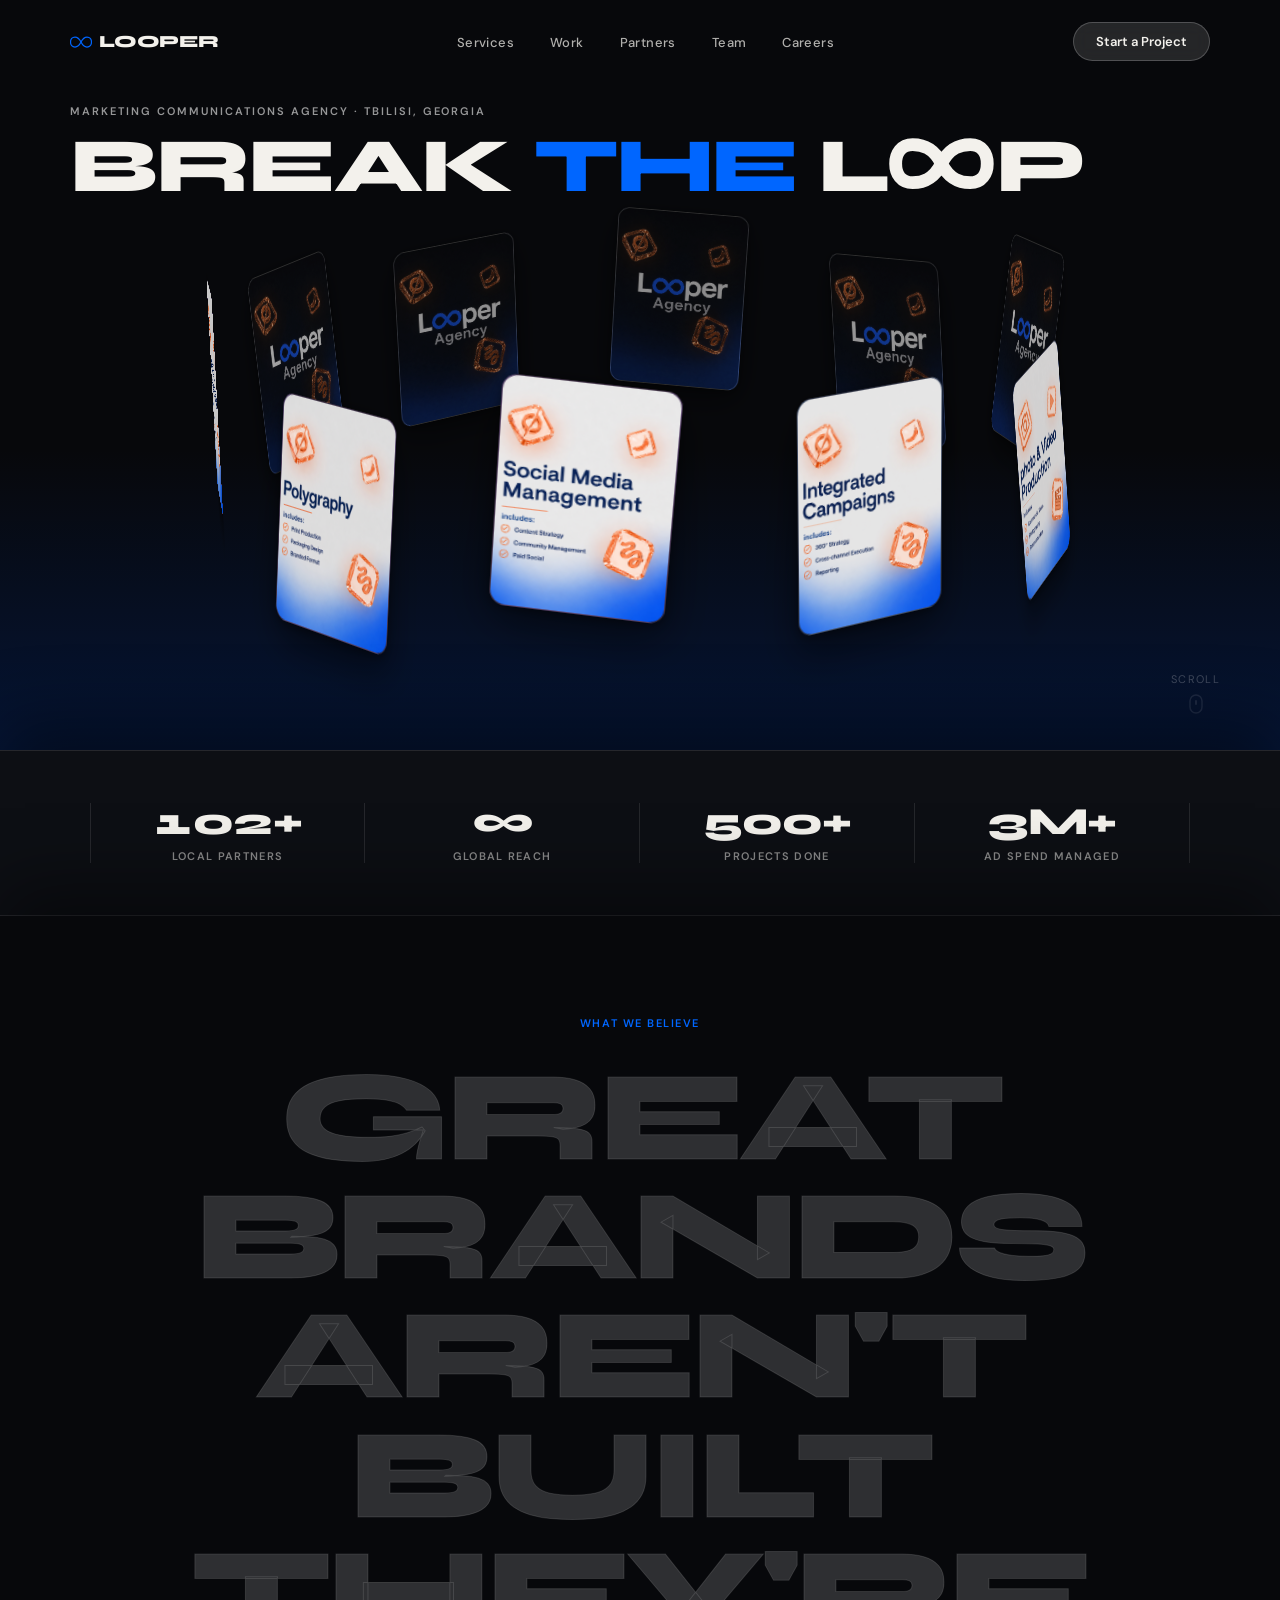
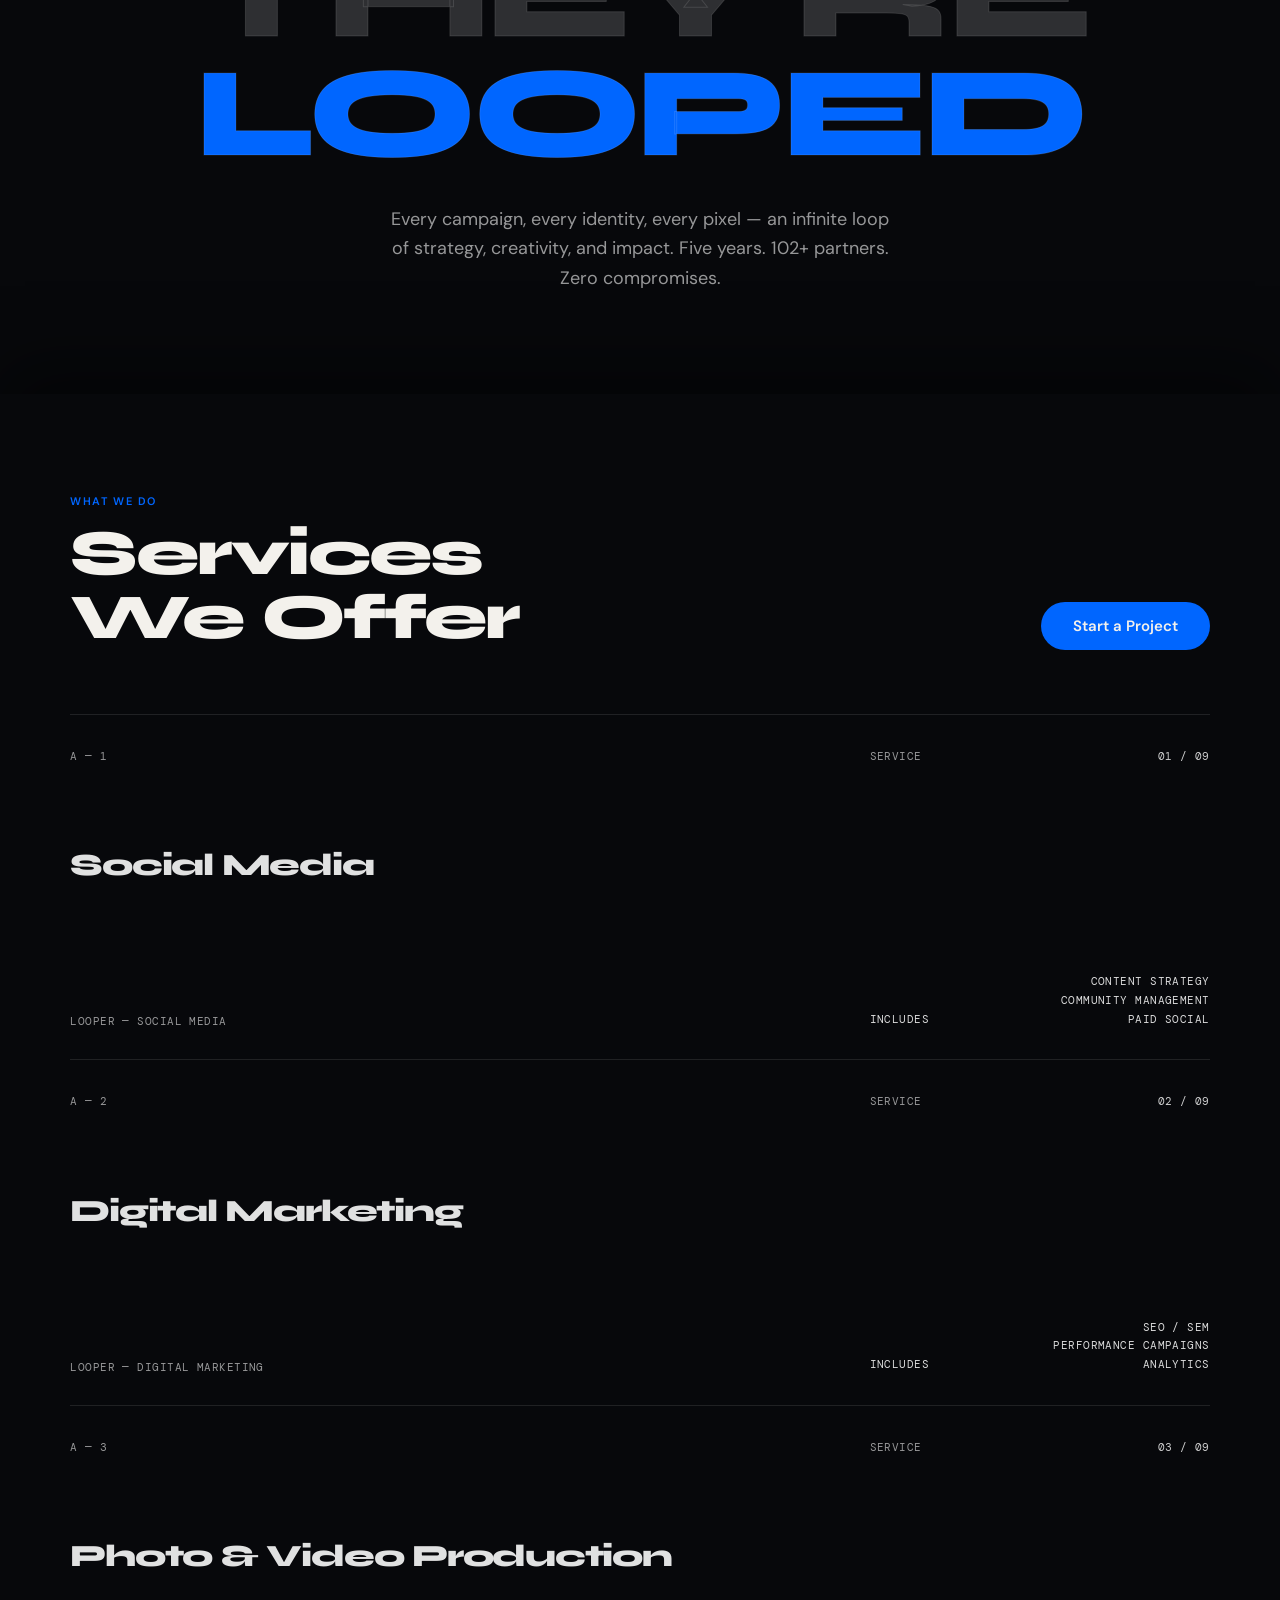
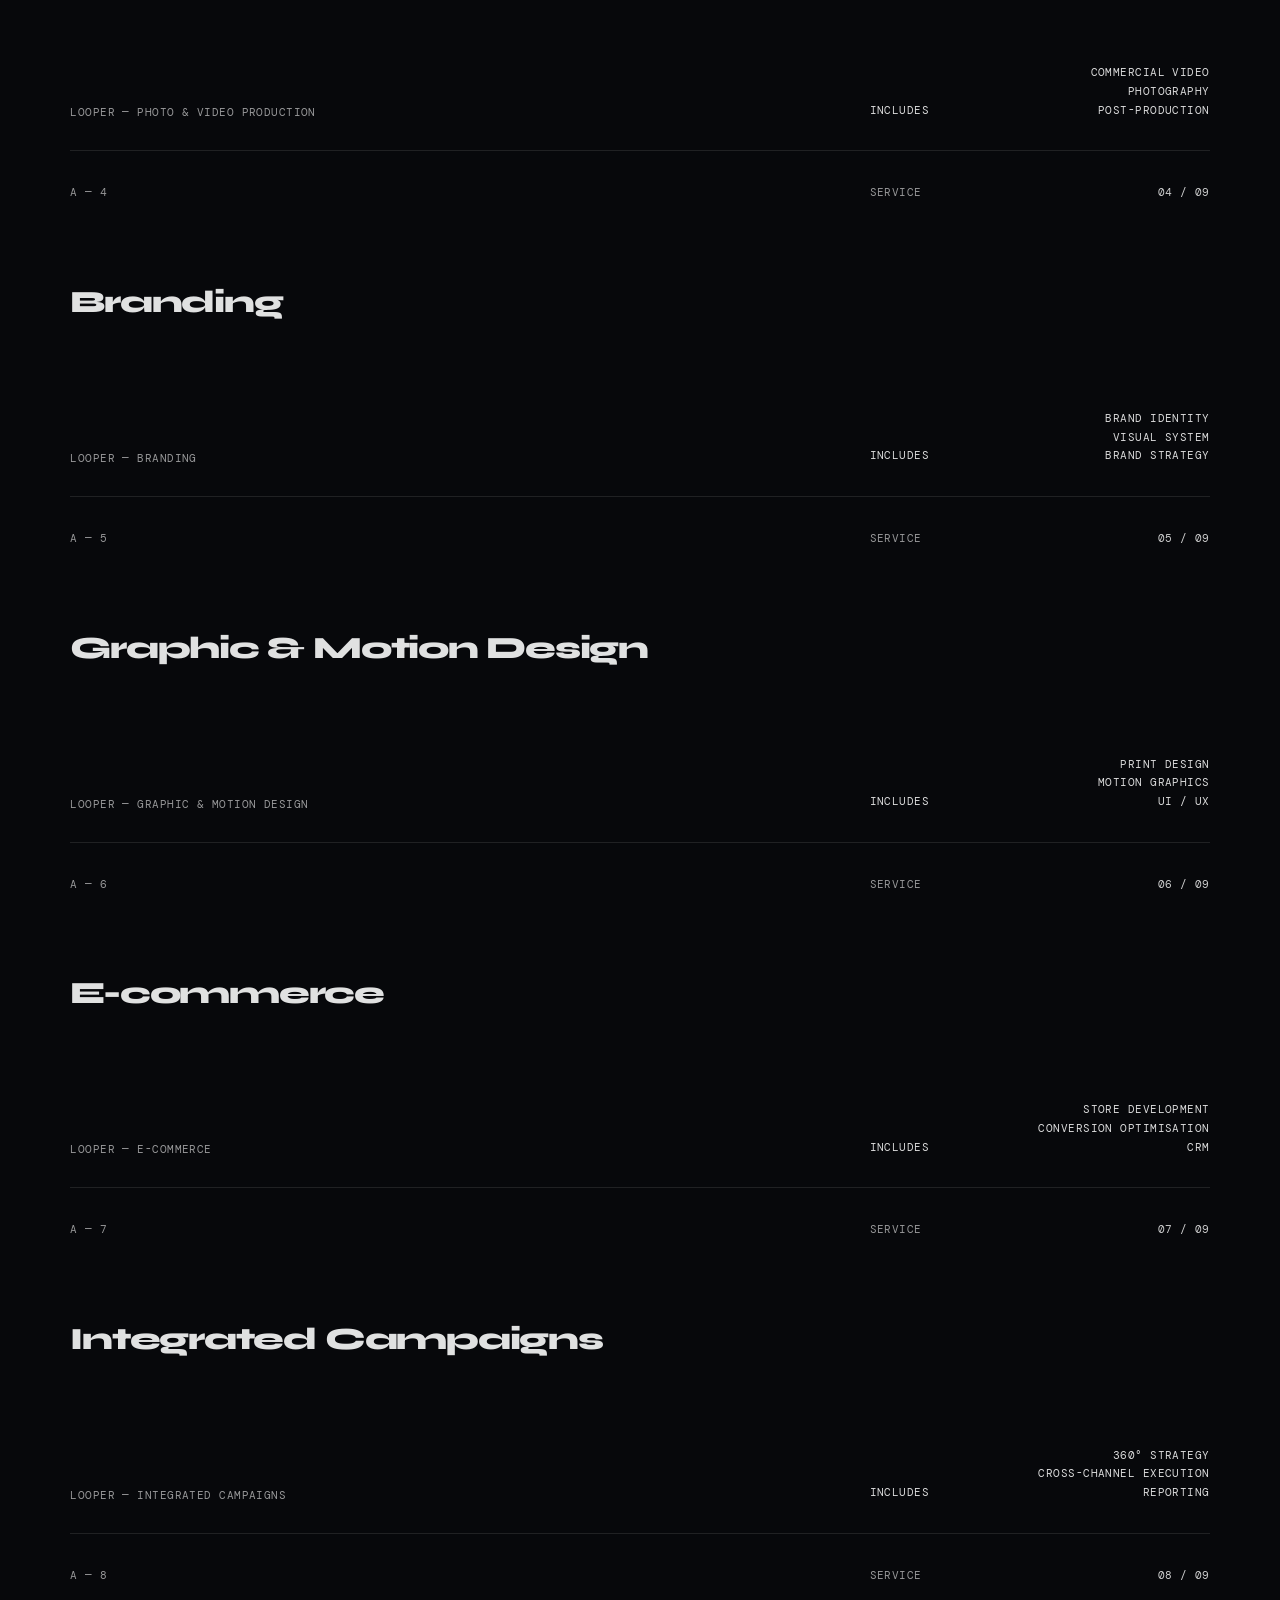
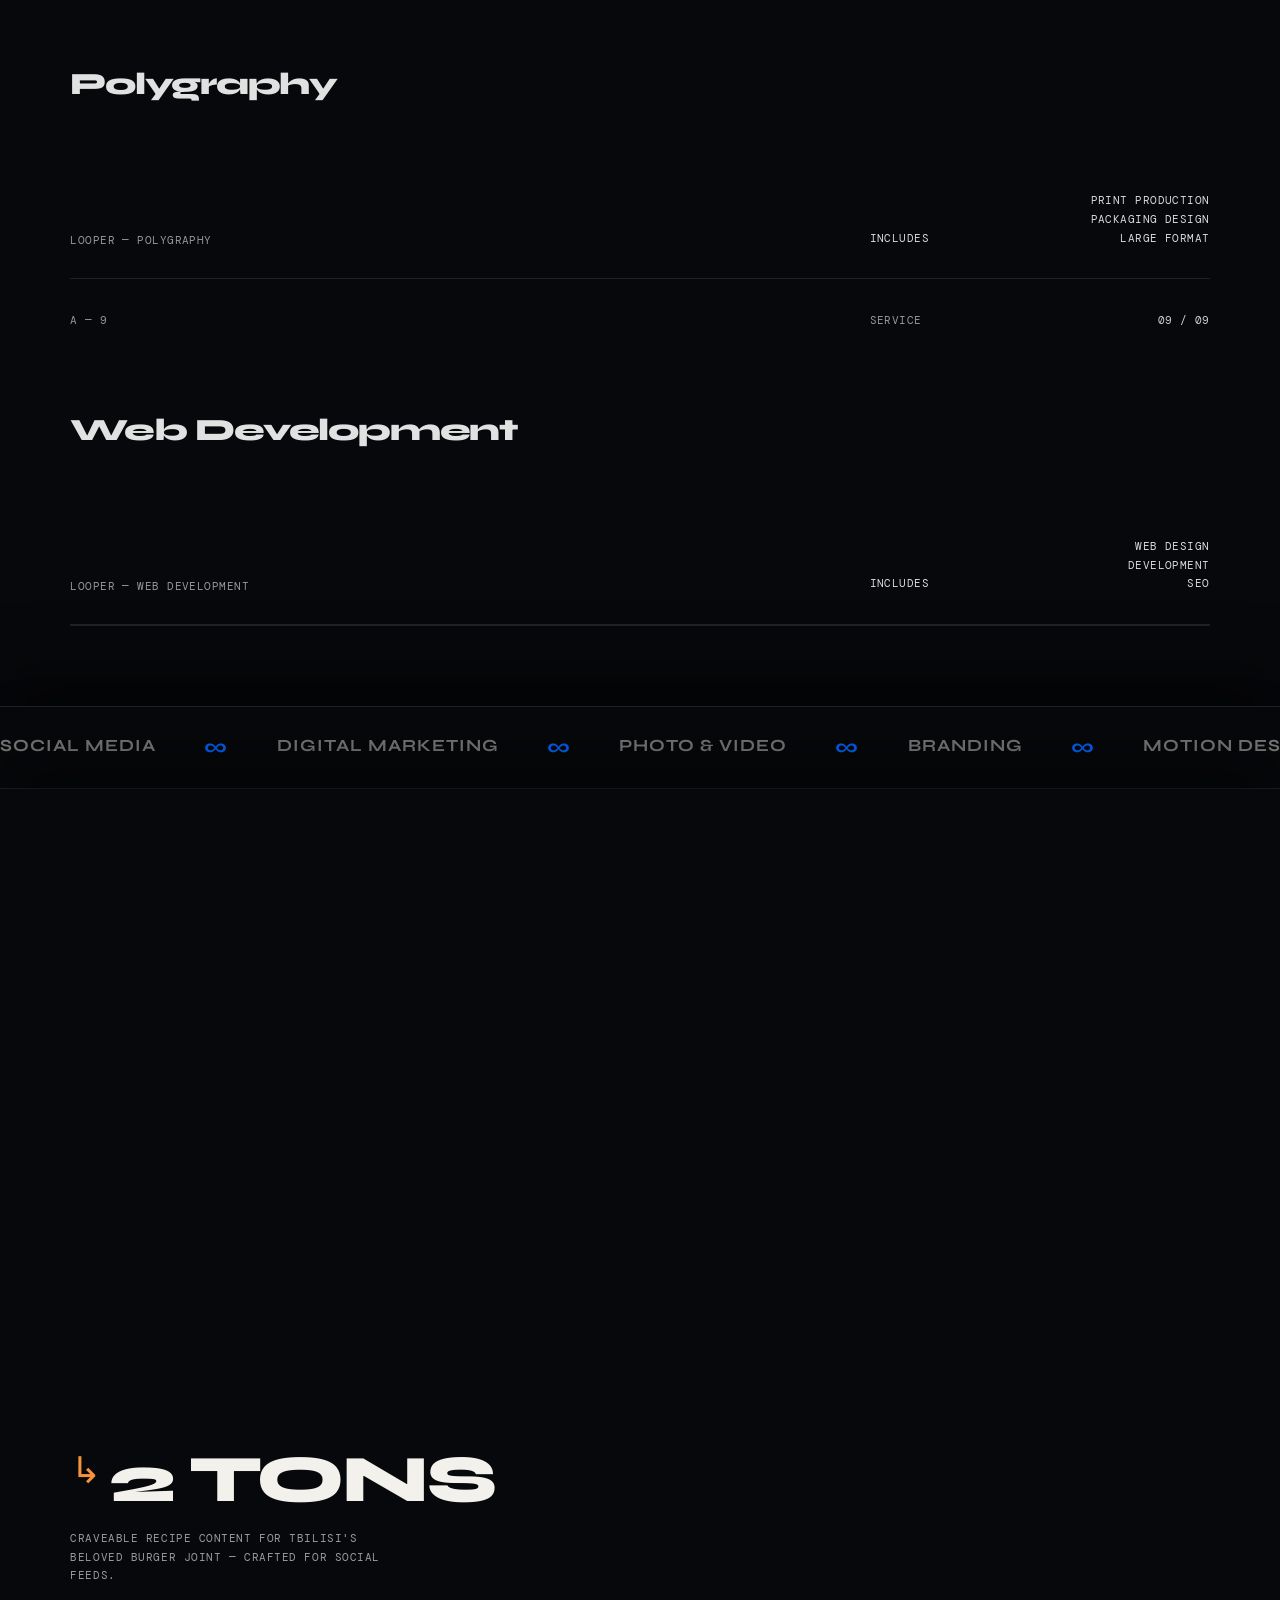
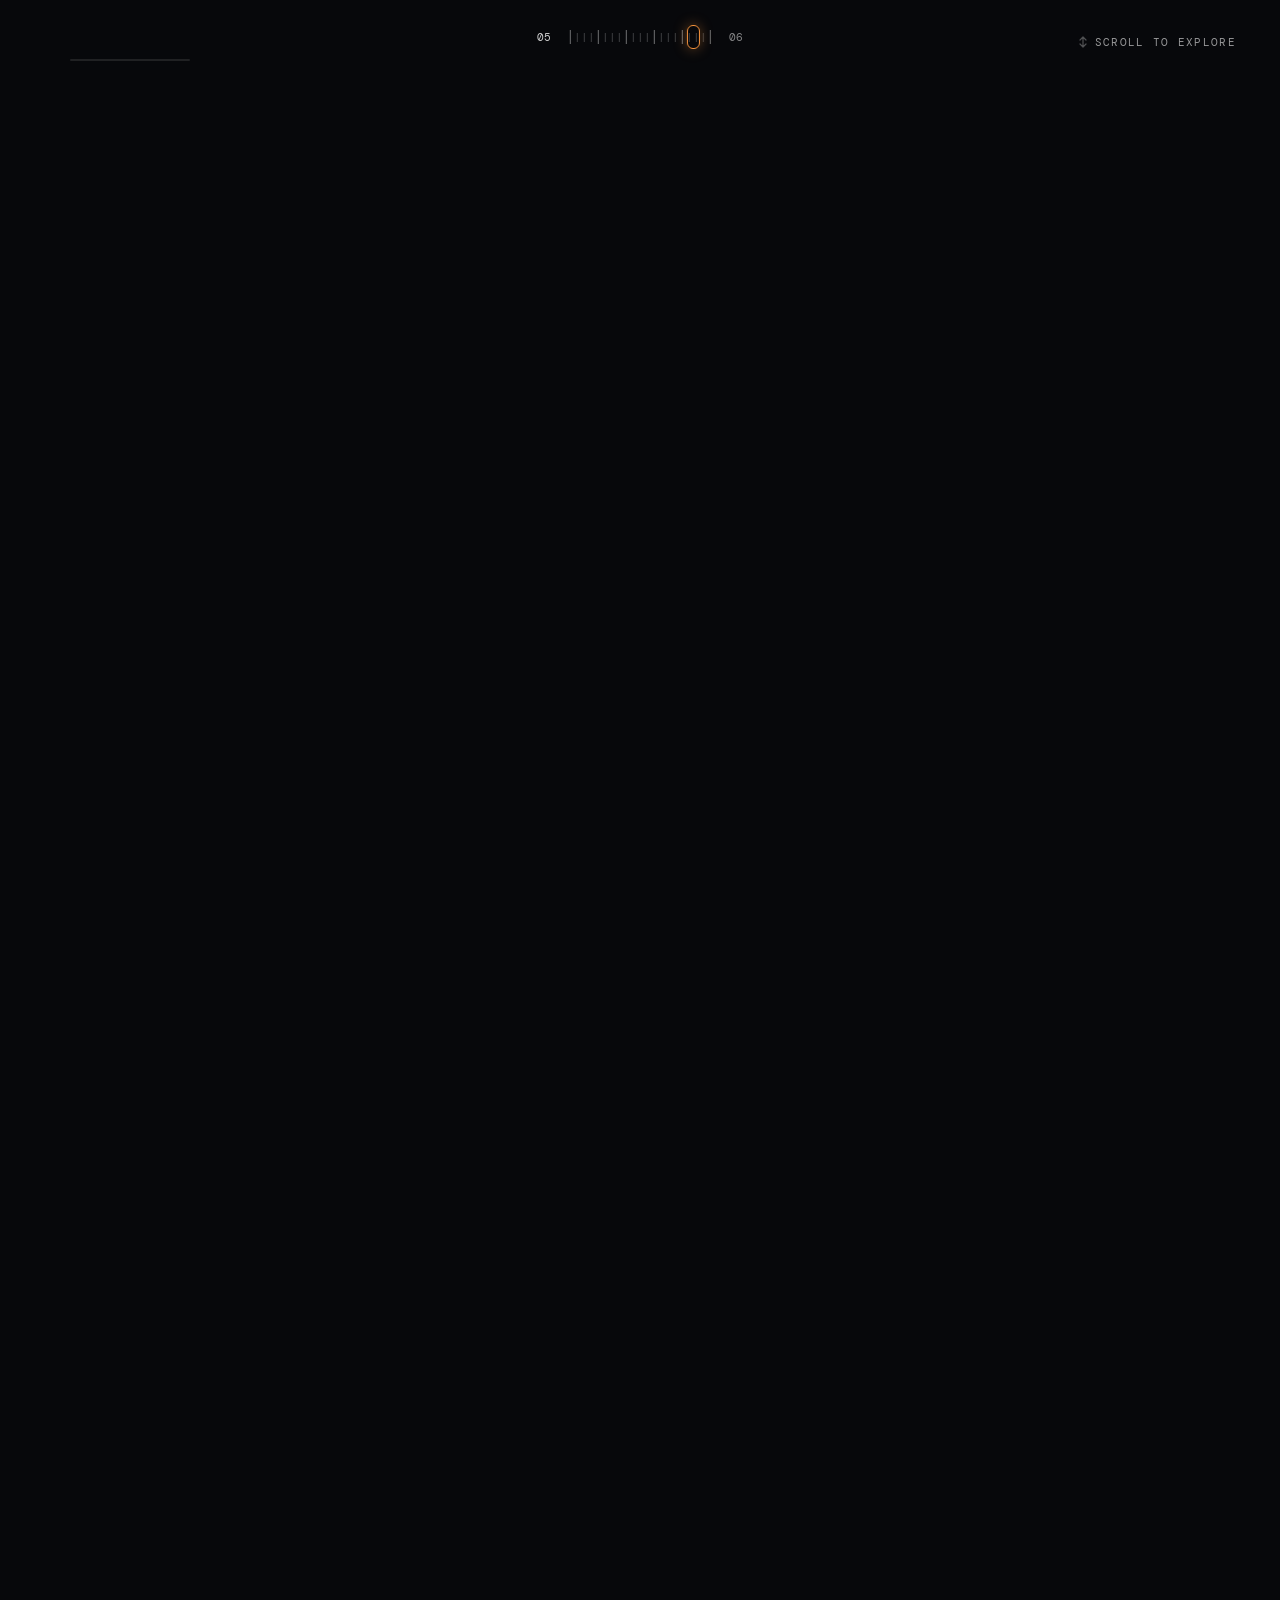
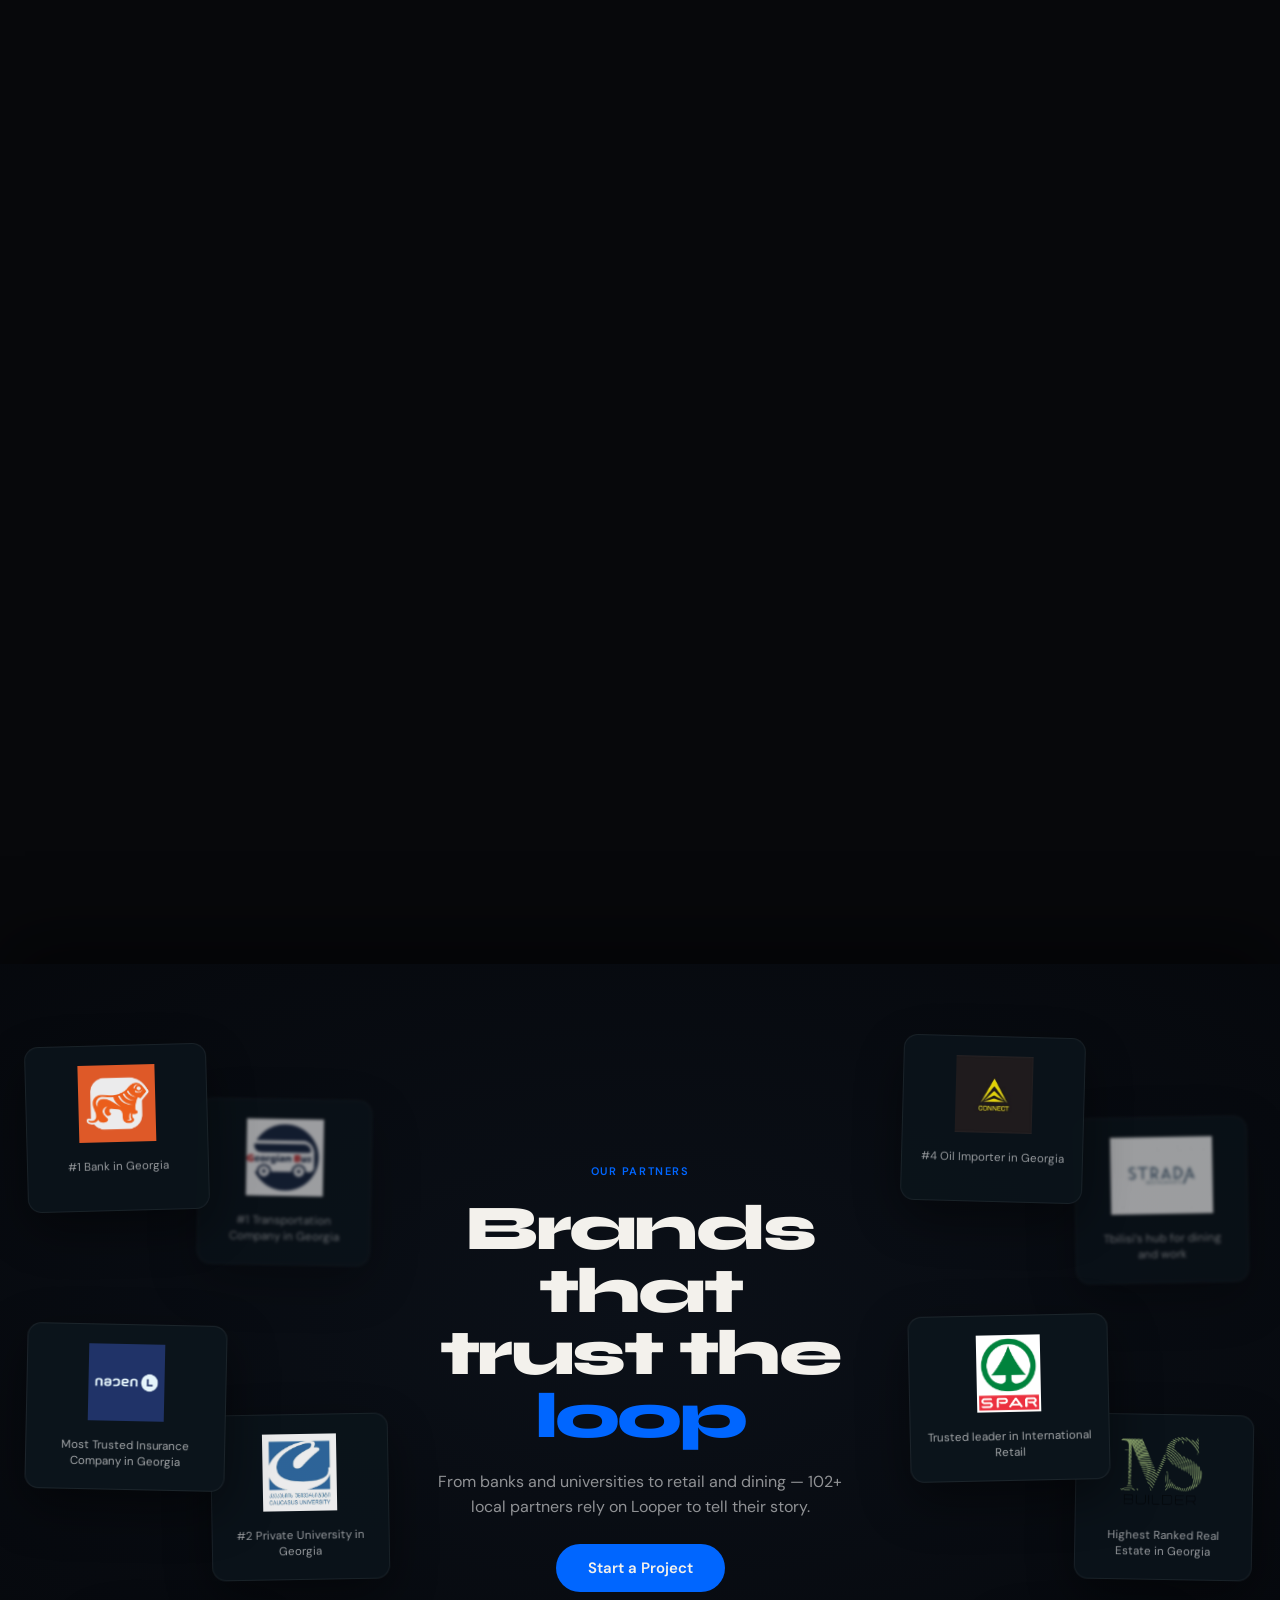
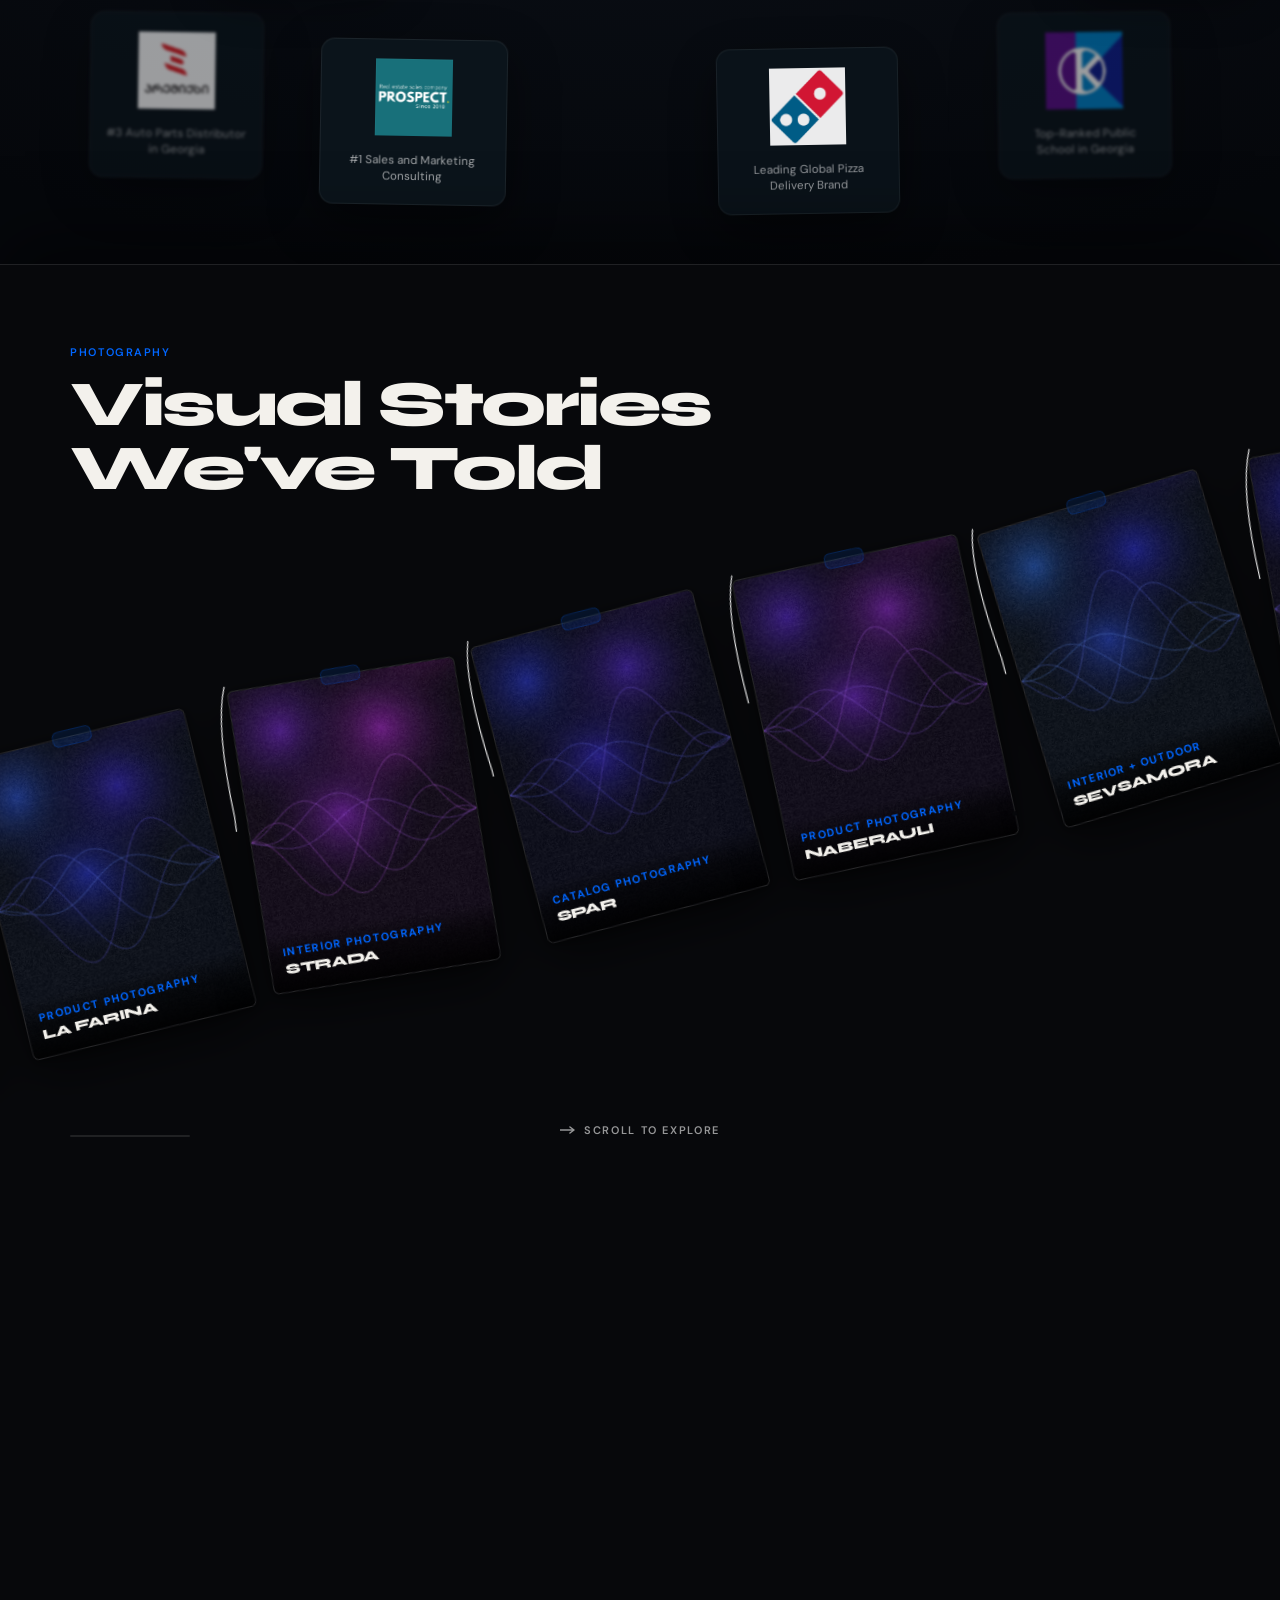
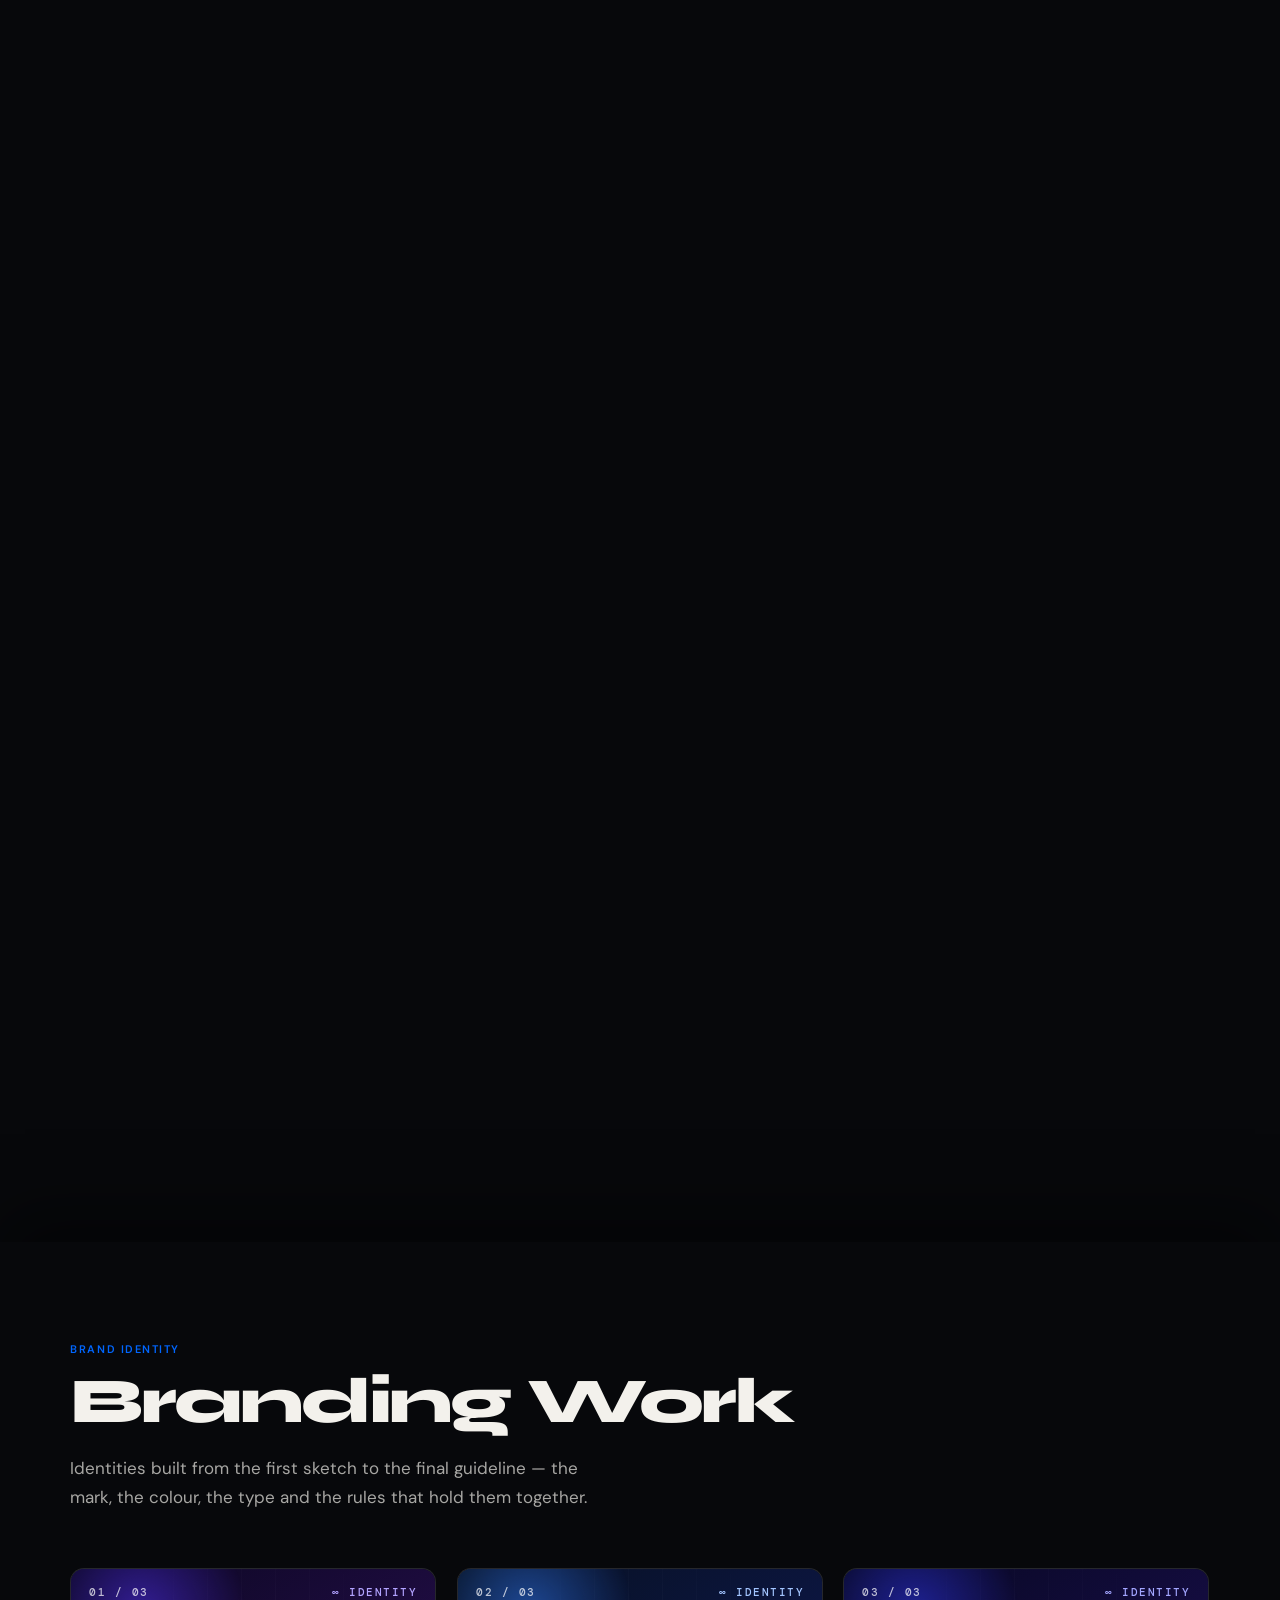
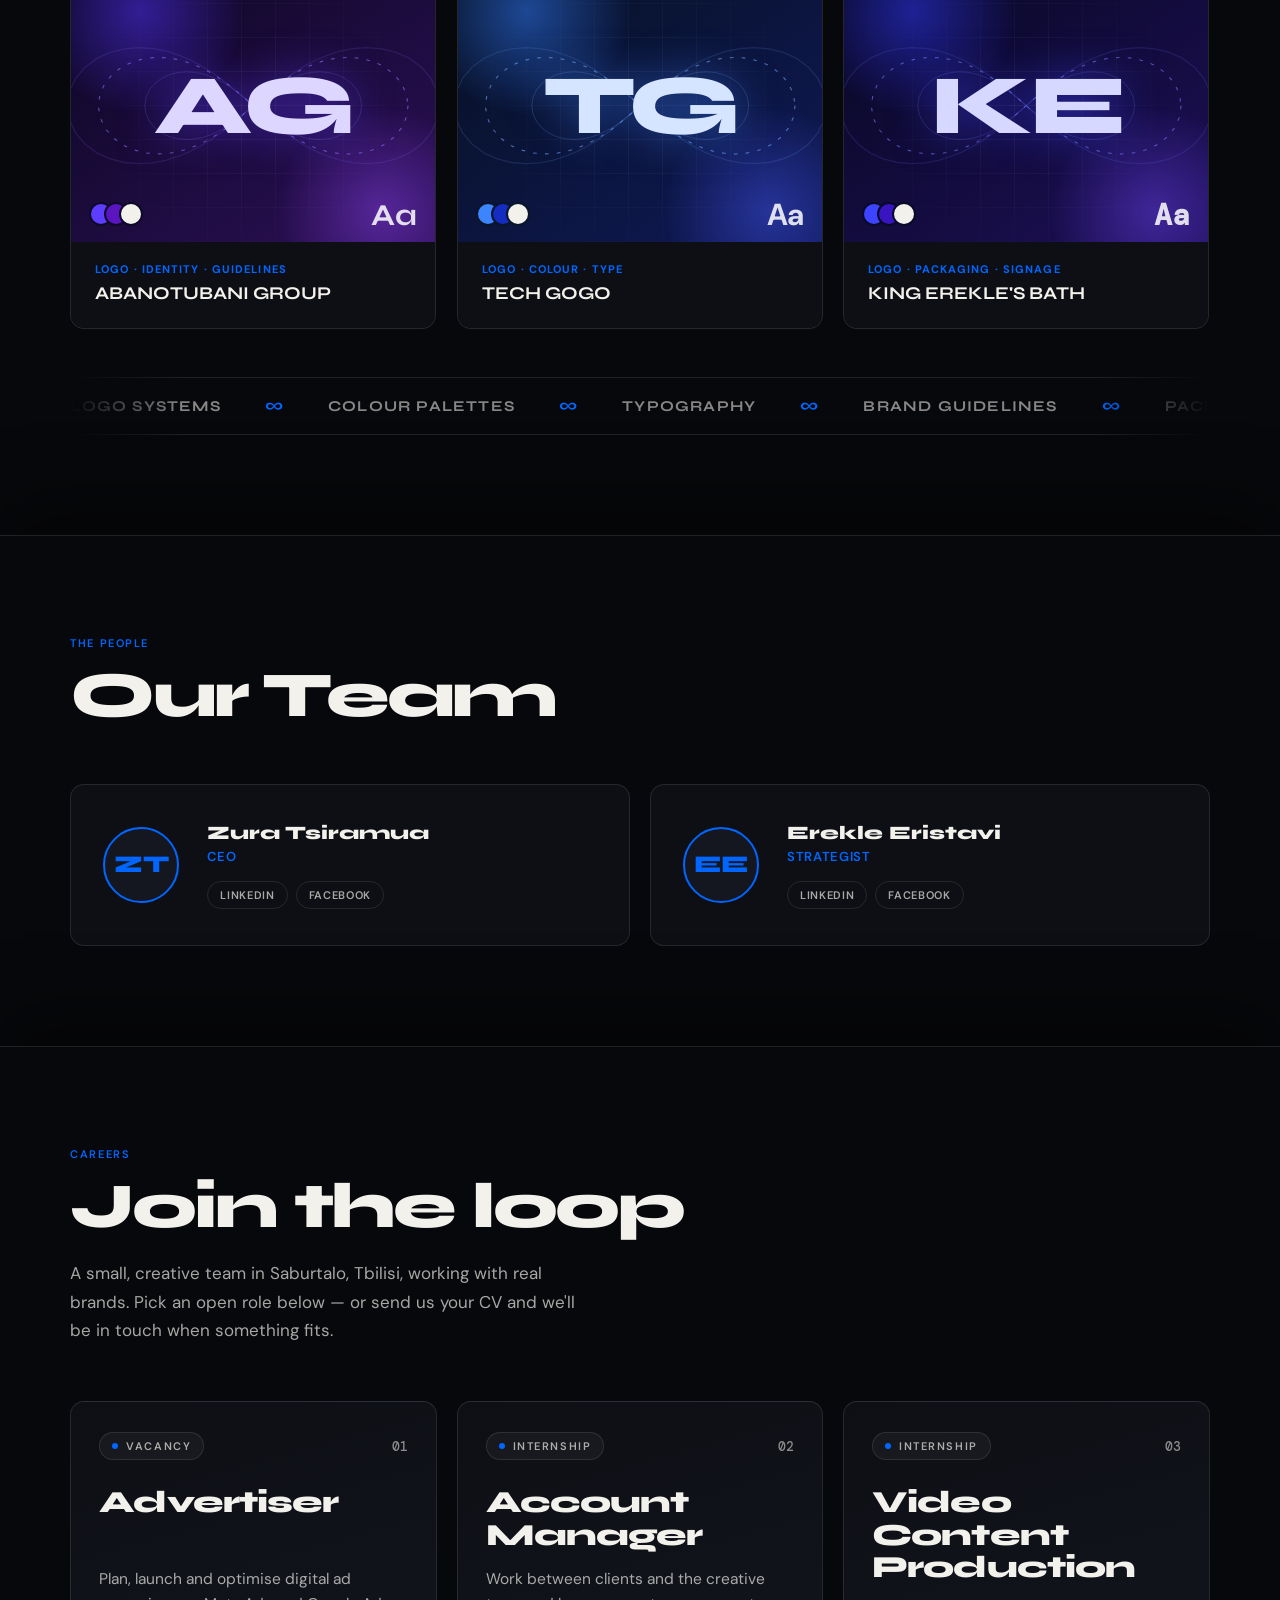
==== commit 55e1c12e: "UI improvements" ====
--- a/index.html
+++ b/index.html
@@ -3,8 +3,10 @@
 <head>
 <meta charset="utf-8">
 <title>Looper Agency</title>
+<meta name="description" content="Looper is a marketing communications agency in Tbilisi, Georgia — brands, campaigns and digital experiences that move people and businesses forward.">
+<link rel="icon" href="data:image/svg+xml,%3Csvg xmlns='http://www.w3.org/2000/svg' viewBox='0 0 44 28'%3E%3Crect width='44' height='28' fill='%2307080b'/%3E%3Cpath d='M22 14C22 14 17 4 10 4C4.477 4 1 8.477 1 14C1 19.523 4.477 24 10 24C17 24 22 14 22 14ZM22 14C22 14 27 24 34 24C39.523 24 43 19.523 43 14C43 8.477 39.523 4 34 4C27 4 22 14 22 14Z' fill='none' stroke='%230066FF' stroke-width='3' stroke-linecap='round'/%3E%3C/svg%3E">
 <meta name="viewport" content="width=device-width, initial-scale=1, viewport-fit=cover">
-<link rel="stylesheet" href="https://fonts.googleapis.com/css2?family=Syne:wght@400;700;800&family=DM+Sans:ital,wght@0,300;0,400;0,500;0,600;1,300&family=DM+Mono:wght@400;500&display=swap">
+<link rel="stylesheet" href="https://fonts.googleapis.com/css2?family=Syne:wght@400;700;800&family=DM+Sans:ital,wght@0,300;0,400;0,500;0,600;1,300&family=DM+Mono:wght@400;500&family=Noto+Sans+Georgian:wght@400;500;700&display=swap">
 
 <link rel="stylesheet" href="css/styles.css">
 </head>
@@ -16,6 +18,7 @@
     <div class="loader-pct" id="loaderPct">0<span style="font-size:.5em;opacity:.4">%</span></div>
     <div class="loader-label">Loading experience</div>
   </div>
+  <button class="loader-skip" id="loaderSkip" type="button">Skip intro</button>
 </div>
 
 <!-- NAV -->
@@ -24,22 +27,28 @@
     <svg width="22" height="14" viewBox="0 0 44 28" fill="none"><path d="M22 14C22 14 17 4 10 4C4.477 4 1 8.477 1 14C1 19.523 4.477 24 10 24C17 24 22 14 22 14ZM22 14C22 14 27 24 34 24C39.523 24 43 19.523 43 14C43 8.477 39.523 4 34 4C27 4 22 14 22 14Z" stroke="#0066FF" stroke-width="2.5" stroke-linecap="round"/></svg>
     LOOPER
   </a>
-  <ul class="nav-links">
+  <ul class="nav-links" id="navLinks">
     <li><a href="#services">Services</a></li>
+    <li><a href="#work">Work</a></li>
     <li><a href="#partners">Partners</a></li>
-    <li><a href="#work">Work</a></li>
     <li><a href="#team">Team</a></li>
+    <li><a href="#careers">Careers</a></li>
   </ul>
-  <a class="nav-btn" href="#contact">Get in Touch</a>
+  <div class="nav-right">
+    <a class="nav-btn" href="#contact">Start a Project</a>
+    <button class="nav-toggle" id="navToggle" type="button" aria-label="Open menu" aria-expanded="false" aria-controls="navSheet"><i></i><i></i></button>
+  </div>
 </nav>
-
-<!-- Floating CTA -->
-<a class="float-cta" href="#contact" id="floatCta">
-  <span class="float-cta-icon">
-    <svg width="16" height="16" viewBox="0 0 44 28" fill="none"><path d="M22 14C22 14 17 4 10 4C4.477 4 1 8.477 1 14C1 19.523 4.477 24 10 24C17 24 22 14 22 14ZM22 14C22 14 27 24 34 24C39.523 24 43 19.523 43 14C43 8.477 39.523 4 34 4C27 4 22 14 22 14Z" stroke="white" stroke-width="2.5" stroke-linecap="round"/></svg>
-  </span>
-  Start a Project
-</a>
+<div class="nav-sheet" id="navSheet" aria-hidden="true">
+  <a class="sheet-link" href="#services">Services</a>
+  <a class="sheet-link" href="#work">Work</a>
+  <a class="sheet-link" href="#partners">Partners</a>
+  <a class="sheet-link" href="#team">Team</a>
+  <a class="sheet-link" href="#careers">Careers</a>
+  <a class="btn-blue sheet-cta" href="#contact">Start a Project</a>
+  <p class="sheet-meta">info@looperagency.ge · (+995) 551 46 84 40</p>
+</div>
+<div id="scrollProgress" aria-hidden="true"></div>
 
 <!-- HERO — DARK, GRAIL-STYLE -->
 <section class="hero" id="home" data-section="dark">
@@ -50,11 +59,11 @@
   <div class="hero-top"><div class="hero-head">
   <p class="hero-eyebrow">Marketing Communications Agency · Tbilisi, Georgia</p>
   <h1 class="hero-title" id="heroTitle">
-    <span class="word" style="animation-delay:.05s">BREAK</span><span style="display:inline"> </span><span class="word blue" style="animation-delay:.2s">THE</span><span style="display:inline"> </span><span class="word" style="animation-delay:.35s" aria-label="LOOP">L<span class="inf-o" aria-hidden="true"><svg viewBox="0 0 100 48" focusable="false"><path d="M50 24C42 8 31 5.5 22 5.5C11 5.5 5.5 14 5.5 24C5.5 34 11 42.5 22 42.5C31 42.5 42 40 50 24C58 8 69 5.5 78 5.5C89 5.5 94.5 14 94.5 24C94.5 34 89 42.5 78 42.5C69 42.5 58 40 50 24Z"/></svg></span>P</span>
+    <span class="word" style="animation-delay:.02s">BREAK</span><span style="display:inline"> </span><span class="word blue" style="animation-delay:.1s">THE</span><span style="display:inline"> </span><span class="word" style="animation-delay:.18s" aria-label="LOOP">L<span class="inf-o" aria-hidden="true"><svg viewBox="0 0 100 48" focusable="false"><path d="M50 24C42 8 31 5.5 22 5.5C11 5.5 5.5 14 5.5 24C5.5 34 11 42.5 22 42.5C31 42.5 42 40 50 24C58 8 69 5.5 78 5.5C89 5.5 94.5 14 94.5 24C94.5 34 89 42.5 78 42.5C69 42.5 58 40 50 24Z"/></svg></span>P</span>
   </h1>
   </div><!-- /hero-head -->
   </div><!-- /hero-top -->
-  <button class="pm-open" id="pmOpen" type="button" onclick="window.openPartnerManager&&window.openPartnerManager()">▣ Card images</button>
+  <button class="pm-open" id="pmOpen" type="button" hidden onclick="window.openPartnerManager&&window.openPartnerManager()">▣ Card images</button>
   <div class="scroll-hint">
     <span>Scroll</span>
     <svg width="14" height="20" viewBox="0 0 14 20" fill="none"><rect x="1" y="1" width="12" height="18" rx="6" stroke="white" stroke-opacity=".25" stroke-width="1.5"/><rect x="6" y="4" width="2" height="5" rx="1" fill="white" fill-opacity=".25"><animate attributeName="y" values="4;8;4" dur="1.8s" repeatCount="indefinite"/></rect></svg>
@@ -77,14 +86,13 @@
   <div class="statement-inner">
     <p class="sec-eyebrow rv" style="color:var(--blue);margin-bottom:28px">What We Believe</p>
     <h2 class="statement-title" id="stmtTitle">
-      <span class="sl" data-line="0">GREAT BRANDS</span><br>
-      <span class="sl" data-line="1">AREN'T BUILT</span><br>
+      <span class="sl" data-line="0">GREAT BRANDS</span>
+      <span class="sl" data-line="1">AREN'T BUILT</span>
       <span class="sl" data-line="2">THEY'RE <span class="blue">LOOPED</span></span>
     </h2>
     <p class="statement-sub">Every campaign, every identity, every pixel — an infinite loop of strategy, creativity, and impact. Five years. 102+ partners. Zero compromises.</p>
   </div>
-  <span class="chapter-label chapter-label-white" id="chap1">Chapter 01</span>
-  <span class="chapter-label-left chapter-label-white" id="chap1l">What We Believe</span>
+  <span class="chapter-label chapter-label-white">Chapter 01</span>
 </section>
 
 <!-- SERVICES — Signal-style row list -->
@@ -107,7 +115,7 @@
         <p class="sec-eyebrow rv">What We Do</p>
         <h2 class="sec-title rv">Services<br>We Offer</h2>
       </div>
-      <a class="btn-blue rv" href="#contact">Work With Us →</a>
+      <a class="btn-blue rv" href="#contact">Start a Project</a>
     </div>
 
     <div class="svc-rule"></div>
@@ -205,7 +213,7 @@
 
     <div class="svc-rule" style="margin-top:0"></div>
   </div>
-  <span class="chapter-label chapter-label-white" id="chap2">Chapter 02</span>
+  <span class="chapter-label chapter-label-white">Chapter 02</span>
 </div>
 
 <!-- MARQUEE -->
@@ -222,7 +230,8 @@
   <!-- Full-section canvas: arc carousel + pixel glitch + neon + floor reflection -->
   <canvas id="workCanvas"></canvas>
 
-  <!-- Custom cursor -->
+  <div class="pin-prog" aria-hidden="true"><i></i></div>
+  <!-- Custom cursor (hidden: native cursor is used site-wide) -->
   <div id="workCursor">
     <div class="wc-inner"></div>
     <svg class="wc-arrow" viewBox="0 0 16 16" fill="none" width="16" height="16">
@@ -254,14 +263,29 @@
     <span class="wt-num dim" id="wtTotal">06</span>
   </div>
 
-  <span class="chapter-label chapter-label-white" id="chap3">Chapter 03</span>
+  <span class="chapter-label chapter-label-white">Chapter 03</span>
 </div><!-- /work pin -->
 </div><!-- /work-wrap -->
+
+<!-- PARTNERS — collage of partner logos -->
+<section class="partners-section" id="partners" data-section="dark">
+  <div class="pt-copy">
+    <p class="sec-eyebrow">Our Partners</p>
+    <h2 class="pt-title">Brands that<br>trust the <em>loop</em></h2>
+    <p class="pt-sub">From banks and universities to retail and dining — 102+ local partners rely on Looper to tell their story.</p>
+    <a class="btn-blue" href="#contact">Start a Project</a>
+  </div>
+  <div class="pt-stage" id="ptStage"></div>
+  <button class="pt-open" id="ptOpen" type="button" hidden>▣ Partner logos</button>
+  <span class="chapter-label chapter-label-white">Chapter 04</span>
+</section>
 
 <!-- VISUAL STORIES — Scroll-driven diagonal conveyor -->
 <div class="photo-section" id="photoSection" data-section="dark">
   <!-- sticky viewport -->
   <div class="photo-pin" id="photoPin">
+  <span class="chapter-label chapter-label-white">Chapter 05</span>
+    <div class="pin-prog" aria-hidden="true"><i></i></div>
 
     <!-- header (stays fixed in top-left while scrolling) -->
     <div class="photo-header">
@@ -454,33 +478,68 @@
 </div>
 
 <!-- BRANDING -->
-<div class="brand-section panel-dark" data-section="dark">
+<div class="brand-section panel-dark" id="branding" data-section="dark">
+  <svg width="0" height="0" style="position:absolute" aria-hidden="true"><defs><path id="bLoopPath" d="M370.0 150.0 L368.1 162.9 L362.5 174.9 L353.9 185.1 L343.0 193.2 L330.7 198.7 L317.8 202.0 L304.8 203.0 L292.2 202.3 L280.1 200.0 L268.9 196.5 L258.4 192.2 L248.6 187.1 L239.4 181.5 L230.9 175.6 L222.8 169.4 L215.0 163.0 L207.4 156.5 L200.0 150.0 L192.6 143.5 L185.0 137.0 L177.2 130.6 L169.1 124.4 L160.6 118.5 L151.4 112.9 L141.6 107.8 L131.1 103.5 L119.9 100.0 L107.8 97.7 L95.2 97.0 L82.2 98.0 L69.3 101.3 L57.0 106.8 L46.1 114.9 L37.5 125.1 L31.9 137.1 L30.0 150.0 L31.9 162.9 L37.5 174.9 L46.1 185.1 L57.0 193.2 L69.3 198.7 L82.2 202.0 L95.2 203.0 L107.8 202.3 L119.9 200.0 L131.1 196.5 L141.6 192.2 L151.4 187.1 L160.6 181.5 L169.1 175.6 L177.2 169.4 L185.0 163.0 L192.6 156.5 L200.0 150.0 L207.4 143.5 L215.0 137.0 L222.8 130.6 L230.9 124.4 L239.4 118.5 L248.6 112.9 L258.4 107.8 L268.9 103.5 L280.1 100.0 L292.2 97.7 L304.8 97.0 L317.8 98.0 L330.7 101.3 L343.0 106.8 L353.9 114.9 L362.5 125.1 L368.1 137.1 L370.0 150.0Z"/></defs></svg>
   <div class="brand-inner">
-    <p class="sec-eyebrow rv">Brand Identity</p>
-    <h2 class="sec-title rv">Branding Work</h2>
+    <div class="section-head">
+      <div>
+        <p class="sec-eyebrow rv">Brand Identity</p>
+        <h2 class="sec-title rv">Branding Work</h2>
+      </div>
+      <p class="section-lead rv">Identities built from the first sketch to the final guideline — the mark, the colour, the type and the rules that hold them together.</p>
+    </div>
     <div class="b-grid">
-      <div class="b-card rv"><div class="b-vis" style="background:linear-gradient(135deg,#160a30,#3a1a7a)"><div class="b-mono" style="color:#c8a2f8">AG</div></div><div class="b-info"><div class="b-lbl">Branding</div><div class="b-nm">ABANOTUBANI GROUP</div></div></div>
-      <div class="b-card rv"><div class="b-vis" style="background:linear-gradient(135deg,#001a10,#004d28)"><div class="b-mono" style="color:#7fe87f">TG</div></div><div class="b-info"><div class="b-lbl">Branding</div><div class="b-nm">TECH GOGO</div></div></div>
-      <div class="b-card rv"><div class="b-vis" style="background:linear-gradient(135deg,#1a0a00,#4d2200)"><div class="b-mono" style="color:#f5c47a">KE</div></div><div class="b-info"><div class="b-lbl">Branding</div><div class="b-nm">KING EREKLE'S BATH</div></div></div>
-    </div>
-  </div>
-  <span class="chapter-label chapter-label-white" id="chap4">Chapter 04</span>
-</div>
-
-<!-- PARTNERS — collage of partner logos -->
-<section class="partners-section" id="partners" data-section="dark">
-  <div class="pt-copy">
-    <p class="sec-eyebrow">Our Partners</p>
-    <h2 class="pt-title">Brands that<br>trust the <em>loop</em></h2>
-    <p class="pt-sub">From banks and universities to retail and dining — 102+ local partners rely on Looper to tell their story.</p>
-    <a class="btn-blue" href="#contact">Start a Project</a>
-  </div>
-  <div class="pt-stage" id="ptStage"></div>
-  <button class="pt-open" id="ptOpen" type="button">▣ Partner logos</button>
-</section>
+      <article class="b-card rv" style="--hue:250;transition-delay:0s">
+        <div class="b-tilt">
+          <div class="b-vis">
+            <i class="b-orb"></i><i class="b-orb o2"></i>
+            <svg class="b-loops" viewBox="0 0 400 300" preserveAspectRatio="xMidYMid slice" aria-hidden="true"><use href="#bLoopPath" class="l3"/><use href="#bLoopPath" class="l2"/><use href="#bLoopPath" class="l1"/></svg>
+            <span class="b-glow"></span>
+            <span class="b-idx">01 / 03</span><span class="b-kind">&infin; Identity</span>
+            <div class="b-mono" aria-hidden="true">AG</div>
+            <div class="b-chips" aria-hidden="true"><i></i><i></i><i></i></div>
+            <span class="b-aa" style="font-family:var(--font-d)" aria-hidden="true">Aa</span>
+          </div>
+          <div class="b-info"><div class="b-lbl">Logo · Identity · Guidelines</div><div class="b-nm">ABANOTUBANI GROUP</div><span class="b-line" aria-hidden="true"></span></div>
+        </div>
+      </article>
+      <article class="b-card rv" style="--hue:218;transition-delay:0.08s">
+        <div class="b-tilt">
+          <div class="b-vis">
+            <i class="b-orb"></i><i class="b-orb o2"></i>
+            <svg class="b-loops" viewBox="0 0 400 300" preserveAspectRatio="xMidYMid slice" aria-hidden="true"><use href="#bLoopPath" class="l3"/><use href="#bLoopPath" class="l2"/><use href="#bLoopPath" class="l1"/></svg>
+            <span class="b-glow"></span>
+            <span class="b-idx">02 / 03</span><span class="b-kind">&infin; Identity</span>
+            <div class="b-mono" aria-hidden="true">TG</div>
+            <div class="b-chips" aria-hidden="true"><i></i><i></i><i></i></div>
+            <span class="b-aa" style="font-family:var(--font-b)" aria-hidden="true">Aa</span>
+          </div>
+          <div class="b-info"><div class="b-lbl">Logo · Colour · Type</div><div class="b-nm">TECH GOGO</div><span class="b-line" aria-hidden="true"></span></div>
+        </div>
+      </article>
+      <article class="b-card rv" style="--hue:238;transition-delay:0.16s">
+        <div class="b-tilt">
+          <div class="b-vis">
+            <i class="b-orb"></i><i class="b-orb o2"></i>
+            <svg class="b-loops" viewBox="0 0 400 300" preserveAspectRatio="xMidYMid slice" aria-hidden="true"><use href="#bLoopPath" class="l3"/><use href="#bLoopPath" class="l2"/><use href="#bLoopPath" class="l1"/></svg>
+            <span class="b-glow"></span>
+            <span class="b-idx">03 / 03</span><span class="b-kind">&infin; Identity</span>
+            <div class="b-mono" aria-hidden="true">KE</div>
+            <div class="b-chips" aria-hidden="true"><i></i><i></i><i></i></div>
+            <span class="b-aa" style="font-family:var(--font-m)" aria-hidden="true">Aa</span>
+          </div>
+          <div class="b-info"><div class="b-lbl">Logo · Packaging · Signage</div><div class="b-nm">KING EREKLE'S BATH</div><span class="b-line" aria-hidden="true"></span></div>
+        </div>
+      </article>
+    </div>
+    <div class="b-strip" aria-hidden="true"><div class="b-strip-track"><span>Logo systems</span><span>Colour palettes</span><span>Typography</span><span>Brand guidelines</span><span>Packaging</span><span>Stationery</span><span>Social templates</span><span>Signage</span><span>Logo systems</span><span>Colour palettes</span><span>Typography</span><span>Brand guidelines</span><span>Packaging</span><span>Stationery</span><span>Social templates</span><span>Signage</span></div></div>
+  </div>
+  <span class="chapter-label chapter-label-white">Chapter 06</span>
+</div>
 
 <!-- TEAM -->
-<div class="team-section" id="team">
+<div class="team-section" id="team" data-section="dark">
+  <span class="chapter-label chapter-label-white">Chapter 07</span>
   <div class="team-inner">
     <p class="sec-eyebrow rv">The People</p>
     <h2 class="sec-title rv">Our Team</h2>
@@ -491,9 +550,55 @@
   </div>
 </div>
 
+<!-- CAREERS -->
+<section class="careers-section" id="careers" data-section="dark">
+  <span class="chapter-label chapter-label-white">Chapter 08</span>
+  <div class="careers-inner">
+    <div class="section-head">
+      <div>
+        <p class="sec-eyebrow rv">Careers</p>
+        <h2 class="sec-title rv">Join the loop</h2>
+      </div>
+      <p class="section-lead rv">A small, creative team in Saburtalo, Tbilisi, working with real brands. Pick an open role below — or send us your CV and we'll be in touch when something fits.</p>
+    </div>
+    <div class="c-grid">
+      <a class="c-card rv" href="careers/advertiser.html" style="--d:0.00s" aria-label="Advertiser — Vacancy">
+        <svg class="c-art" viewBox="0 0 400 300" aria-hidden="true"><use href="#bLoopPath"/></svg>
+        <div class="c-top"><span class="c-kind"><i></i>Vacancy</span><span class="c-num">01</span></div>
+        <h3 class="c-title">Advertiser</h3>
+        <p class="c-text">Plan, launch and optimise digital ad campaigns on Meta Ads and Google Ads for real brands.</p>
+        <ul class="c-meta"><li>Saburtalo, Tbilisi</li><li>Full-time</li></ul>
+        <span class="c-go">View role <b aria-hidden="true">→</b></span>
+      </a>
+      <a class="c-card rv" href="careers/account-manager-internship.html" style="--d:0.07s" aria-label="Account Manager — Internship">
+        <svg class="c-art" viewBox="0 0 400 300" aria-hidden="true"><use href="#bLoopPath"/></svg>
+        <div class="c-top"><span class="c-kind"><i></i>Internship</span><span class="c-num">02</span></div>
+        <h3 class="c-title">Account Manager</h3>
+        <p class="c-text">Work between clients and the creative team and learn account management on live projects, with a mentor.</p>
+        <ul class="c-meta"><li>Saburtalo, Tbilisi</li><li>3-month internship</li><li>Paid</li></ul>
+        <span class="c-go">View role <b aria-hidden="true">→</b></span>
+      </a>
+      <a class="c-card rv" href="careers/video-content-production-internship.html" style="--d:0.14s" aria-label="Video Content Production — Internship">
+        <svg class="c-art" viewBox="0 0 400 300" aria-hidden="true"><use href="#bLoopPath"/></svg>
+        <div class="c-top"><span class="c-kind"><i></i>Internship</span><span class="c-num">03</span></div>
+        <h3 class="c-title">Video Content Production</h3>
+        <p class="c-text">Follow video content from idea to shoot — and, if you like, into post-production — on real brand projects.</p>
+        <ul class="c-meta"><li>Saburtalo, Tbilisi</li><li>3-month internship</li><li>Paid</li></ul>
+        <span class="c-go">View role <b aria-hidden="true">→</b></span>
+      </a>
+    </div>
+    <div class="c-open rv">
+      <div><h3>Don't see your role?</h3><p>Leave your resume (PDF or Word) and we'll reach out when a matching position opens.</p></div>
+      <div class="c-open-actions"><a class="btn-blue" href="https://looper-open-door-careers.lovable.app/" target="_blank" rel="noopener">Leave your resume ↗</a><a class="btn-out-dark" href="mailto:info@looperagency.ge">info@looperagency.ge</a></div>
+    </div>
+  </div>
+</section>
+
 <!-- CTA -->
 <div class="cta-section" id="contact" data-section="dark">
   <canvas id="ctaCanvas"></canvas>
+  <span class="chapter-label chapter-label-white">Chapter 09</span>
+
   <div class="cta-inner">
     <p class="sec-eyebrow rv" style="margin-bottom:24px">Get In Touch</p>
     <h2 class="cta-title rv">LET'S<br><span>LOOP</span><br>TOGETHER</h2>
@@ -502,19 +607,38 @@
       <div class="cta-citem"><div class="cta-clabel">Phone</div><div class="cta-cval">(+995) 551 46 84 40</div></div>
       <div class="cta-citem"><div class="cta-clabel">Email</div><div class="cta-cval">info@looperagency.ge</div></div>
     </div>
-    <div class="hero-actions"><a class="btn-blue" href="https://www.behance.net/looperagency" target="_blank" rel="noopener">Our Portfolio →</a><a class="btn-out-dark" href="https://looper-open-door-careers.lovable.app/" target="_blank" rel="noopener">View Careers</a></div>
+    <div class="hero-actions"><a class="btn-blue" href="https://www.behance.net/looperagency" target="_blank" rel="noopener">View our work ↗</a><a class="btn-out-dark" href="#careers">Careers</a></div>
   </div>
 </div>
 
 <footer>
   <div class="foot-inner">
-    <div class="foot-logo">LOOPER AGENCY</div>
-    <div class="foot-copy">© 2026 Looper Agency · Marketing Communications Agency · Tbilisi, Georgia</div>
-    <div class="foot-socials">
+    <div class="foot-brand">
+      <div class="foot-logo">LOOPER AGENCY</div>
+      <p class="foot-tag">Brands, campaigns and digital experiences that move people and businesses forward.</p>
+    </div>
+    <div class="foot-col" role="navigation" aria-label="Footer">
+      <h4>Explore</h4>
+      <a href="#services">Services</a><a href="#work">Work</a><a href="#partners">Partners</a><a href="#team">Team</a><a href="#careers">Careers</a>
+    </div>
+    <div class="foot-col">
+      <h4>Contact</h4>
+      <a href="tel:+995551468440">(+995) 551 46 84 40</a>
+      <a href="mailto:info@looperagency.ge">info@looperagency.ge</a>
+      <span>Tbilisi, Georgia</span>
+    </div>
+    <div class="foot-col">
+      <h4>Follow</h4>
+      <div class="foot-socials">
       <a href="https://www.facebook.com/LooperAGY/" target="_blank" rel="noopener" aria-label="Facebook"><svg width="13" height="13" viewBox="0 0 24 24" fill="currentColor"><path d="M18 2h-3a5 5 0 0 0-5 5v3H7v4h3v8h4v-8h3l1-4h-4V7a1 1 0 0 1 1-1h3z"/></svg></a>
       <a href="https://www.instagram.com/looperagency/" target="_blank" rel="noopener" aria-label="Instagram"><svg width="13" height="13" viewBox="0 0 24 24" fill="none" stroke="currentColor" stroke-width="2"><rect x="2" y="2" width="20" height="20" rx="5"/><path d="M16 11.37A4 4 0 1 1 12.63 8 4 4 0 0 1 16 11.37z"/><line x1="17.5" y1="6.5" x2="17.51" y2="6.5"/></svg></a>
       <a href="https://www.behance.net/looperagency" target="_blank" rel="noopener" aria-label="Behance"><svg width="13" height="13" viewBox="0 0 24 24" fill="currentColor"><path d="M22 7h-7V5h7v2zm1.726 10c-.442 1.297-2.029 3-5.101 3-3.074 0-5.564-1.729-5.564-5.675 0-3.91 2.325-5.92 5.466-5.92 3.082 0 4.964 1.782 5.375 4.426.078.506.109 1.188.095 2.14H15.97c.13 3.211 3.483 3.312 4.588 2.029h3.168zm-7.686-4h4.965c-.105-1.547-1.136-2.219-2.477-2.219-1.466 0-2.277.768-2.488 2.219zm-9.574 6.988H0V5.021h6.953c5.476.081 5.58 5.444 2.72 6.906 3.461 1.26 3.577 8.061-3.207 8.061zM3 11h3.584c2.508 0 2.906-3-.312-3H3v3zm3.391 3H3v3.016h3.341c3.055 0 2.868-3.016.05-3.016z"/></svg></a>
     </div>
+    </div>
+  </div>
+  <div class="foot-bottom">
+    <span class="foot-copy">© 2026 Looper Agency · Marketing Communications Agency</span>
+    <a class="foot-top" href="#home">Back to top ↑</a>
   </div>
 </footer>
 
--- a/css/styles.css
+++ b/css/styles.css
@@ -1,17 +1,28 @@
 /* ── TOKENS ── */
 :root{
-  --bg:#F6F7F9;--ink:#000;--ink2:#3a3a3a;--ink3:#888;
-  --blue:#0066FF;--blue2:#1E4BFF;
-  --coral:#FF8A5B;--glass:#FFD9C7;--shadow:#E6E7EA;--white:#fff;
-  --font-d:'Syne',system-ui,sans-serif;
-  --font-b:'DM Sans',system-ui,sans-serif;
+  /* one dark surface family */
+  --bg:#07080b;--ink:#07080b;--surface:#0d0f14;--surface-2:#141720;
+  /* text */
+  --white:#F3F1EC;--text:#F3F1EC;--text-2:rgba(243,241,236,.68);--text-3:rgba(243,241,236,.55);
+  --line:rgba(255,255,255,.1);--shadow:rgba(255,255,255,.1);
+  /* one accent system: blue, with violet as its only companion */
+  --blue:#0066FF;--blue2:#1E4BFF;--violet:#7A5CFF;
+  --coral:#FF8A5B;--glass:#FFD9C7;
+  /* shape + motion + layout */
+  --r-sm:6px;--r-md:14px;--r-pill:999px;
+  --ease:cubic-bezier(.16,1,.3,1);
+  --gutter:clamp(20px,5.5vw,80px);
+  --font-d:'Syne','Noto Sans Georgian',system-ui,sans-serif;
+  --font-b:'DM Sans','Noto Sans Georgian',system-ui,sans-serif;
   --font-m:'DM Mono',ui-monospace,monospace;
-  color-scheme:light;
+  color-scheme:dark;
 }
 *,*::before,*::after{box-sizing:border-box;margin:0;padding:0}
-html{overflow-x:clip}
+html{overflow-x:clip;scroll-padding-top:72px}
+:focus-visible{outline:2px solid var(--blue);outline-offset:3px;border-radius:var(--r-sm)}
+::selection{background:var(--blue);color:var(--white)}
 body{
-  font-family:var(--font-b);background:var(--bg);color:var(--ink);
+  font-family:var(--font-b);background:var(--bg);color:var(--text);
   overflow-x:clip;
   padding-left:max(0px,env(safe-area-inset-left,0px));
   padding-right:max(0px,env(safe-area-inset-right,0px));
@@ -30,17 +41,17 @@
 .loader-meta{
   position:absolute;left:0;right:0;top:calc(50% + clamp(90px,15vw,170px));
   display:flex;flex-direction:column;align-items:center;gap:10px;
-  transition:opacity .35s,transform .6s cubic-bezier(.5,0,.2,1);
+  transition:opacity .35s var(--ease),transform .6s cubic-bezier(.5,0,.2,1);
 }
 #loader.zooming .loader-meta{opacity:0;transform:translateY(24px)}
 .loader-pct{
   font-family:var(--font-d);font-size:clamp(2.2rem,6vw,4rem);font-weight:800;
-  color:#fff;letter-spacing:-0.04em;line-height:1;
+  color:var(--white);letter-spacing:-0.04em;line-height:1;
   font-variant-numeric:tabular-nums;
 }
 .loader-label{
   font-size:.7rem;font-weight:600;letter-spacing:.22em;text-transform:uppercase;
-  color:rgba(255,255,255,.3);text-align:center;
+  color:rgba(255,255,255,.58);text-align:center;
 }
 
 /* ═══════════════════════════════════════
@@ -59,8 +70,8 @@
 nav{
   position:fixed;top:env(safe-area-inset-top,0px);left:0;right:0;
   z-index:300;display:flex;align-items:center;justify-content:space-between;
-  padding:22px max(40px,env(safe-area-inset-left,16px));
-  transition:padding .4s;
+  padding:22px var(--gutter);
+  transition:padding .4s var(--ease);
 }
 nav.scrolled{padding-top:14px;padding-bottom:14px}
 .nav-logo{
@@ -69,43 +80,32 @@
   display:flex;align-items:center;gap:7px;
 }
 .nav-links{display:flex;gap:36px;list-style:none}
-.nav-links a{font-size:.8125rem;font-weight:500;letter-spacing:.03em;color:var(--white);opacity:.5;text-decoration:none;transition:opacity .2s}
+.nav-links a{font-size:.8125rem;font-weight:500;letter-spacing:.03em;color:var(--white);opacity:.72;text-decoration:none;transition:opacity .2s var(--ease)}
 .nav-links a:hover{opacity:1}
-.nav-btn{font-family:var(--font-b);font-size:.8125rem;font-weight:600;color:var(--white);background:rgba(255,255,255,.12);border:1px solid rgba(255,255,255,.2);padding:10px 22px;border-radius:100px;text-decoration:none;transition:background .2s,transform .2s;white-space:nowrap;backdrop-filter:blur(8px)}
+.nav-btn{font-family:var(--font-b);font-size:.8125rem;font-weight:600;color:var(--white);background:rgba(255,255,255,.12);border:1px solid rgba(255,255,255,.2);padding:10px 22px;border-radius:var(--r-pill);text-decoration:none;transition:background .2s var(--ease),transform .2s var(--ease);white-space:nowrap;backdrop-filter:blur(8px)}
 .nav-btn:hover{background:var(--blue);border-color:var(--blue);transform:translateY(-1px)}
 
-/* After hero — nav changes to dark on light bg */
-nav.on-light .nav-logo{color:var(--ink)}
-nav.on-light .nav-links a{color:var(--ink)}
-nav.on-light .nav-btn{color:var(--ink);background:rgba(0,0,0,.07);border-color:rgba(0,0,0,.12)}
-nav.on-light .nav-btn:hover{background:var(--blue);color:#fff;border-color:var(--blue)}
-
-@media(max-width:768px){.nav-links{display:none}nav{padding:18px max(16px,env(safe-area-inset-left,16px))}}
-
-/* ═══════════════════════════════════════
-   FLOATING CTA
-═══════════════════════════════════════ */
-.float-cta{
-  position:fixed;bottom:max(32px,env(safe-area-inset-bottom,0px));
-  left:max(32px,env(safe-area-inset-left,16px));
-  z-index:400;
-  display:flex;align-items:center;gap:12px;
-  background:var(--blue);color:var(--white);
-  padding:12px 22px 12px 14px;border-radius:100px;
-  text-decoration:none;font-family:var(--font-b);font-size:.875rem;font-weight:600;
-  box-shadow:0 4px 24px rgba(0,102,255,.35);
-  animation:pillBreath 3s ease-in-out infinite;
-  opacity:0;transition:opacity .6s 1s;
-  will-change:transform;
-}
-.float-cta.visible{opacity:1}
-.float-cta:hover{background:#0055dd!important;transform:translateY(-2px) scale(1.03)!important;box-shadow:0 8px 32px rgba(0,102,255,.4)!important}
-.float-cta-icon{width:34px;height:34px;border-radius:50%;background:rgba(255,255,255,.18);display:flex;align-items:center;justify-content:center;font-size:1rem;flex-shrink:0}
-@keyframes pillBreath{
-  0%,100%{box-shadow:0 4px 24px rgba(0,102,255,.35),0 0 0 0 rgba(0,102,255,0)}
-  50%{box-shadow:0 8px 32px rgba(0,102,255,.4),0 0 0 8px rgba(0,102,255,.12)}
-}
-
+/* scrollspy */
+.nav-links a.active{opacity:1;color:var(--white)}
+.nav-links a{position:relative}
+.nav-links a.active::after{content:'';position:absolute;left:0;right:0;bottom:-6px;height:1px;background:var(--blue)}
+.nav-toggle{display:none;width:44px;height:44px;border-radius:50%;border:1px solid rgba(255,255,255,.2);background:rgba(255,255,255,.08);color:var(--white);cursor:pointer;align-items:center;justify-content:center;flex-direction:column;gap:5px;padding:0}
+.nav-toggle i{display:block;width:16px;height:1.5px;background:currentColor;border-radius:var(--r-sm);transition:transform .4s var(--ease),opacity .2s var(--ease)}
+.nav-toggle[aria-expanded="true"] i:nth-child(1){transform:translateY(3.25px) rotate(45deg)}
+.nav-toggle[aria-expanded="true"] i:nth-child(2){transform:translateY(-3.25px) rotate(-45deg)}
+.nav-right{display:flex;align-items:center;gap:12px}
+.nav-sheet{position:fixed;inset:0;z-index:290;background:rgba(7,8,11,.97);-webkit-backdrop-filter:blur(18px);backdrop-filter:blur(18px);display:flex;flex-direction:column;justify-content:center;gap:8px;padding:96px var(--gutter) 48px;opacity:0;visibility:hidden;transition:opacity .35s var(--ease),visibility 0s .35s var(--ease)}
+.nav-sheet.open{opacity:1;visibility:visible;transition:opacity .35s var(--ease)}
+.nav-sheet a.sheet-link{font-family:var(--font-d);font-weight:800;font-size:clamp(2rem,9vw,3rem);letter-spacing:-.03em;line-height:1.15;color:var(--white);text-decoration:none;padding:6px 0;transform:translateY(16px);opacity:0;transition:transform .6s var(--ease),opacity .5s var(--ease),color .2s var(--ease)}
+.nav-sheet.open a.sheet-link{transform:none;opacity:1}
+.nav-sheet.open a.sheet-link:nth-child(2){transition-delay:.05s}.nav-sheet.open a.sheet-link:nth-child(3){transition-delay:.1s}.nav-sheet.open a.sheet-link:nth-child(4){transition-delay:.15s}.nav-sheet.open a.sheet-link:nth-child(5){transition-delay:.2s}
+.nav-sheet a.sheet-link:hover,.nav-sheet a.sheet-link.active{color:var(--blue)}
+.nav-sheet .sheet-cta{margin-top:28px;align-self:flex-start}
+.nav-sheet .sheet-meta{margin-top:24px;font-size:.75rem;color:var(--text-3);letter-spacing:.04em}
+/* global scroll progress */
+#scrollProgress{position:fixed;top:0;left:0;right:0;height:2px;z-index:320;pointer-events:none;transform-origin:0 50%;transform:scaleX(0);background:linear-gradient(90deg,var(--blue),var(--violet))}
+@media(max-width:768px){.nav-links{display:none}.nav-toggle{display:flex}nav{padding:14px var(--gutter)}}
+@media(max-width:480px){nav .nav-btn{display:none}}
 
 /* ═══════════════════════════════════════
    HERO — DARK, GRAIL-STYLE
@@ -115,8 +115,8 @@
 .hero{
   height:750px;                      /* strictly 750px */
   position:relative;overflow:hidden;
-  padding:104px max(48px,env(safe-area-inset-left,16px)) 0;
-  background:#000;
+  padding:104px var(--gutter) 0;
+  background:var(--bg);
 }
 /* title block on the left, intro + buttons on the right */
 .hero-top{display:flex;justify-content:space-between;align-items:flex-start;gap:40px;position:relative;z-index:20}
@@ -155,7 +155,7 @@
 .orbit-card-front,.orbit-card-back{
   position:absolute;inset:0;
   backface-visibility:hidden;-webkit-backface-visibility:hidden;
-  border-radius:16px;overflow:hidden;
+  border-radius:var(--r-md);overflow:hidden;
   box-shadow:0 14px 44px rgba(0,0,0,.55),0 2px 8px rgba(0,0,0,.4);
 }
 /* FRONT: picture fills the whole card */
@@ -172,16 +172,16 @@
   border:1px solid rgba(0,102,255,.3);
 }
 .orbit-card-back svg{opacity:.9}
-.orbit-card-back .back-label{font-family:var(--font-d);font-size:.55rem;font-weight:800;letter-spacing:.12em;text-transform:uppercase;color:rgba(255,255,255,.4)}
+.orbit-card-back .back-label{font-family:var(--font-d);font-size:.6875rem;font-weight:800;letter-spacing:.12em;text-transform:uppercase;color:rgba(255,255,255,.58)}
 .orbit-card-back.has-img{background-size:cover;background-position:center;background-repeat:no-repeat;border-color:rgba(255,255,255,.14)}
 .orbit-card-back.has-img svg,.orbit-card-back.has-img .back-label{display:none}
 
 /* ── HERO CONTENT (z-index 20 — in front of everything) ── */
 .hero-eyebrow{
   font-size:.6875rem;font-weight:600;letter-spacing:.18em;text-transform:uppercase;
-  color:rgba(255,255,255,.4);margin-bottom:12px;text-align:left;
+  color:rgba(255,255,255,.58);margin-bottom:12px;text-align:left;
   position:relative;z-index:20;
-  opacity:0;animation:fadeUp .8s .2s ease forwards;
+  opacity:0;animation:fadeUp .65s .1s var(--ease) forwards;
   align-self:flex-start;
   margin-top:0;
 }
@@ -193,7 +193,7 @@
   font-family:var(--font-d);
   font-size:clamp(2.5rem,6vw,5.5rem);
   font-weight:800;letter-spacing:-0.03em;line-height:.95;
-  color:#fff;text-align:left;
+  color:var(--white);text-align:left;
   position:relative;z-index:20;
   user-select:none;
   align-self:flex-start;
@@ -203,7 +203,7 @@
 .hero-title .word{
   display:inline-block;
   opacity:0;transform:translateY(0.25em) skewY(2deg);
-  animation:wordIn .8s ease forwards;
+  animation:wordIn .7s var(--ease) forwards;
 }
 @keyframes wordIn{to{opacity:1;transform:translateY(0) skewY(0)}}
 .hero-title .blue{color:var(--blue)}
@@ -216,25 +216,25 @@
   max-width:400px;text-align:left;line-height:1.6;margin-top:0;
   position:relative;z-index:20;
   align-self:flex-start;
-  animation:fadeUp2 .9s 1.1s ease forwards;
-}
-@keyframes fadeUp2{to{color:rgba(255,255,255,.5)}}
+  animation:fadeUp2 .7s .55s var(--ease) forwards;
+}
+@keyframes fadeUp2{to{color:rgba(255,255,255,.58)}}
 .hero-actions{
   display:flex;gap:12px;flex-wrap:wrap;justify-content:flex-start;
   margin-top:18px;margin-bottom:0;position:relative;z-index:20;
-  opacity:0;animation:fadeUp3 .8s 1.4s ease forwards;
+  opacity:0;animation:fadeUp3 .65s .7s var(--ease) forwards;
   align-self:flex-start;
 }
 @keyframes fadeUp3{to{opacity:1}}
 
-.btn-blue{display:inline-flex;align-items:center;gap:8px;font-family:var(--font-b);font-size:.9375rem;font-weight:600;color:var(--white);background:var(--blue);padding:14px 32px;border-radius:100px;text-decoration:none;transition:background .2s,transform .2s;border:none}
+.btn-blue{display:inline-flex;align-items:center;gap:8px;font-family:var(--font-b);font-size:.9375rem;font-weight:600;color:var(--white);background:var(--blue);padding:14px 32px;border-radius:var(--r-pill);text-decoration:none;transition:background .2s var(--ease),transform .2s var(--ease);border:none}
 .btn-blue:hover{background:#0055dd;transform:translateY(-2px)}
-.btn-out-dark{display:inline-flex;align-items:center;gap:8px;font-family:var(--font-b);font-size:.9375rem;font-weight:500;color:rgba(255,255,255,.8);background:rgba(255,255,255,.08);border:1px solid rgba(255,255,255,.18);backdrop-filter:blur(8px);padding:14px 32px;border-radius:100px;text-decoration:none;transition:background .2s,transform .2s}
+.btn-out-dark{display:inline-flex;align-items:center;gap:8px;font-family:var(--font-b);font-size:.9375rem;font-weight:500;color:rgba(255,255,255,.8);background:rgba(255,255,255,.08);border:1px solid rgba(255,255,255,.18);backdrop-filter:blur(8px);padding:14px 32px;border-radius:var(--r-pill);text-decoration:none;transition:background .2s var(--ease),transform .2s var(--ease)}
 .btn-out-dark:hover{background:rgba(255,255,255,.14);transform:translateY(-2px)}
 
-.btn-dark{display:inline-flex;align-items:center;gap:8px;font-family:var(--font-b);font-size:.9375rem;font-weight:600;color:var(--white);background:var(--ink);padding:14px 32px;border-radius:100px;text-decoration:none;transition:background .2s,transform .2s}
+.btn-dark{display:inline-flex;align-items:center;gap:8px;font-family:var(--font-b);font-size:.9375rem;font-weight:600;color:var(--white);background:var(--ink);padding:14px 32px;border-radius:var(--r-pill);text-decoration:none;transition:background .2s var(--ease),transform .2s var(--ease)}
 .btn-dark:hover{background:var(--blue);transform:translateY(-2px)}
-.btn-out{display:inline-flex;align-items:center;gap:8px;font-family:var(--font-b);font-size:.9375rem;font-weight:500;color:var(--ink);background:rgba(255,255,255,.55);border:1px solid rgba(0,0,0,.12);backdrop-filter:blur(8px);padding:14px 32px;border-radius:100px;text-decoration:none;transition:background .2s,transform .2s}
+.btn-out{display:inline-flex;align-items:center;gap:8px;font-family:var(--font-b);font-size:.9375rem;font-weight:500;color:var(--ink);background:rgba(255,255,255,.55);border:1px solid rgba(0,0,0,.12);backdrop-filter:blur(8px);padding:14px 32px;border-radius:var(--r-pill);text-decoration:none;transition:background .2s var(--ease),transform .2s var(--ease)}
 .btn-out:hover{background:rgba(255,255,255,.8);transform:translateY(-2px)}
 
 @media(max-width:900px){
@@ -243,38 +243,38 @@
   .hero-side{flex-basis:auto;padding-top:0}
 }
 .scroll-hint{position:absolute;bottom:36px;right:max(60px,env(safe-area-inset-right,16px));display:flex;flex-direction:column;align-items:center;gap:8px;z-index:20;animation:bob 2s 2.2s ease-in-out infinite both;opacity:0}
-.scroll-hint span{font-size:.6875rem;letter-spacing:.12em;text-transform:uppercase;color:rgba(255,255,255,.4)}
+.scroll-hint span{font-size:.6875rem;letter-spacing:.12em;text-transform:uppercase;color:rgba(255,255,255,.58)}
 @keyframes bob{0%{opacity:.4;transform:translateY(0)}50%{opacity:.4;transform:translateY(6px)}100%{opacity:.4;transform:translateY(0)}}
 
 /* ═══════════════════════════════════════
    STATS BAND
 ═══════════════════════════════════════ */
 .stats-band{
-  background:var(--bg);
-  border-top:1px solid var(--shadow);border-bottom:1px solid var(--shadow);
-  padding:52px max(40px,env(safe-area-inset-left,16px));
+  background:var(--surface);
+  border-top:1px solid var(--line);border-bottom:1px solid var(--line);
+  padding:52px var(--gutter);
   opacity:0;transform:translateY(40px);
-  transition:opacity .9s ease,transform .9s cubic-bezier(.16,1,.3,1);
+  transition:opacity .6s var(--ease),transform .7s cubic-bezier(.16,1,.3,1);
 }
 .stats-band.in{opacity:1;transform:translateY(0)}
 .stats-row{max-width:1100px;margin:0 auto;display:grid;grid-template-columns:repeat(4,1fr)}
-.stat-cell{padding:0 32px;border-right:1px solid var(--shadow);text-align:center;overflow:hidden}
-.stat-cell:first-child{border-left:1px solid var(--shadow)}
-.stat-num{font-family:var(--font-d);font-size:clamp(1.75rem,3vw,2.5rem);font-weight:800;letter-spacing:-0.03em;line-height:1;color:var(--ink);font-variant-numeric:tabular-nums}
-.stat-label{font-size:.625rem;font-weight:600;letter-spacing:.12em;text-transform:uppercase;color:var(--ink);opacity:.4;margin-top:8px}
-@media(max-width:700px){.stats-row{grid-template-columns:repeat(2,1fr);gap:1px;background:var(--shadow)}.stat-cell{background:var(--bg);border:none;padding:28px 16px}}
+.stat-cell{padding:0 32px;border-right:1px solid var(--line);text-align:center;overflow:hidden}
+.stat-cell:first-child{border-left:1px solid var(--line)}
+.stat-num{font-family:var(--font-d);font-size:clamp(1.75rem,3vw,2.5rem);font-weight:800;letter-spacing:-0.03em;line-height:1;color:var(--white);font-variant-numeric:tabular-nums}
+.stat-label{font-size:.6875rem;font-weight:600;letter-spacing:.12em;text-transform:uppercase;color:var(--text-3);margin-top:8px}
+@media(max-width:700px){.stats-row{grid-template-columns:repeat(2,1fr);gap:1px;background:var(--line)}.stat-cell{background:var(--surface);border:none;padding:28px 16px}}
 
 /* ═══════════════════════════════════════
    STATEMENT
 ═══════════════════════════════════════ */
-.statement-section{background:var(--ink);min-height:100vh;display:flex;flex-direction:column;align-items:center;justify-content:center;padding:100px max(40px,env(safe-area-inset-left,16px));position:relative;overflow:hidden}
-.statement-title{font-family:var(--font-d);font-size:clamp(3rem,10vw,8.5rem);font-weight:800;letter-spacing:-0.04em;line-height:.93;color:var(--white);text-align:center;max-width:1100px}
-.sl{display:block;color:rgba(255,255,255,.12);transition:color .6s ease;-webkit-text-stroke:1px rgba(255,255,255,.12)}
+.statement-section{background:var(--ink);min-height:100vh;display:flex;flex-direction:column;align-items:center;justify-content:center;padding:100px var(--gutter);position:relative;overflow:hidden}
+.statement-title{font-family:var(--font-d);font-size:clamp(3rem,10vw,8rem);font-weight:800;letter-spacing:-0.04em;line-height:.93;color:var(--white);text-align:center;max-width:1100px}
+.sl{display:block;color:rgba(255,255,255,.16);transition:color .6s var(--ease);-webkit-text-stroke:1px rgba(255,255,255,.12)}
 .sl.lit{color:var(--white);-webkit-text-stroke:0px transparent}
 .sl .blue{color:var(--blue)}
 .sl.lit .blue{color:var(--blue)}
-.statement-sub{font-size:clamp(.9375rem,1.5vw,1.125rem);color:rgba(255,255,255,.0);text-align:center;max-width:500px;line-height:1.65;margin-top:32px;transition:color .8s .3s ease}
-.statement-section.lines-done .statement-sub{color:rgba(255,255,255,.4)}
+.statement-sub{font-size:clamp(.9375rem,1.5vw,1.125rem);color:rgba(255,255,255,.0);text-align:center;max-width:500px;line-height:1.65;margin-top:32px;transition:color .8s .3s var(--ease)}
+.statement-section.lines-done .statement-sub{color:rgba(255,255,255,.58)}
 .statement-inner{position:relative;z-index:1;display:flex;flex-direction:column;align-items:center}
 #infCanvas{position:absolute;inset:0;width:100%;height:100%;pointer-events:none;z-index:0;opacity:.18}
 .sec-eyebrow{font-size:.6875rem;font-weight:600;letter-spacing:.14em;text-transform:uppercase;color:var(--blue);margin-bottom:14px}
@@ -285,14 +285,13 @@
 ═══════════════════════════════════════ */
 .services-section{
   background:var(--ink);
-  padding:100px max(40px,env(safe-area-inset-left,16px)) 80px;
+  padding:100px var(--gutter) 80px;
   position:relative;
-  cursor:none; /* hide default cursor over section */
-}
-.services-inner{max-width:1200px;margin:0 auto}
+}
+.services-inner{max-width:1400px;margin:0 auto}
 .services-header{display:flex;align-items:flex-end;justify-content:space-between;margin-bottom:64px;flex-wrap:wrap;gap:24px}
 .services-header .sec-eyebrow{color:var(--blue)}
-.services-header .sec-title{color:var(--white);font-size:clamp(1.575rem,3.5vw,2.8rem)}
+.services-header .sec-title{color:var(--white)}
 
 /* horizontal rule */
 .svc-rule{height:1px;background:rgba(255,255,255,.1);width:100%}
@@ -307,8 +306,7 @@
   min-height:clamp(300px,27vw,400px);
   padding:34px 0 32px;
   position:relative;
-  cursor:none;
-  transition:background .3s;
+  transition:background .3s var(--ease);
 }
 .svc-row::after{
   content:'';
@@ -325,14 +323,14 @@
 /* index */
 .svc-row-num{
   grid-column:1;grid-row:1;
-  font-size:.5rem;color:rgba(255,255,255,.4);
-  transition:color .3s;user-select:none;
+  font-size:.6875rem;color:rgba(255,255,255,.58);
+  transition:color .3s var(--ease);user-select:none;
 }
 /* top-right meta */
 .svc-meta{
   grid-column:2;grid-row:1;
   display:flex;justify-content:space-between;gap:16px;
-  font-size:.5rem;color:rgba(255,255,255,.4);
+  font-size:.6875rem;color:rgba(255,255,255,.58);
 }
 .svc-meta b{font-weight:400;color:rgba(255,255,255,.8)}
 
@@ -342,14 +340,14 @@
   font-family:var(--font-d);font-size:clamp(.85rem,2.419vw,2.268rem);font-weight:800;
   letter-spacing:-0.04em;line-height:1.3;      /* room for the long Syne descenders (y g p) */
   color:rgba(255,255,255,.88);
-  transition:color .3s;
+  transition:color .3s var(--ease);
   user-select:none;padding:14px 0 18px;overflow:visible;
 }
 
 /* bottom-left caption */
 .svc-cap{
   grid-column:1;grid-row:3;align-self:end;
-  font-size:.5rem;color:rgba(255,255,255,.4);user-select:none;
+  font-size:.6875rem;color:rgba(255,255,255,.58);user-select:none;
 }
 
 /* bottom-right: label + the service list */
@@ -357,10 +355,10 @@
   grid-column:2;grid-row:3;align-self:end;
   display:grid;grid-template-columns:auto 1fr;column-gap:24px;align-items:end;
 }
-.svc-list-label{font-size:.5rem;color:rgba(255,255,255,.4);line-height:1.7}
+.svc-list-label{font-size:.6875rem;color:rgba(255,255,255,.58);line-height:1.7}
 .svc-list{display:flex;flex-direction:column;align-items:flex-end}
 .svc-row-tags span{
-  font-size:.5rem;color:rgba(255,255,255,.85);line-height:1.7;
+  font-size:.6875rem;color:rgba(255,255,255,.85);line-height:1.7;
   white-space:nowrap;
 }
 
@@ -370,12 +368,13 @@
   width:auto;height:auto;                       /* natural proportions — never cropped */
   max-width:clamp(154px,16.8vw,238px);max-height:clamp(205px,22.4vw,318px);
   object-fit:contain;
-  border-radius:4px;pointer-events:none;
-  opacity:0;transition:opacity .35s ease;
+  border-radius:var(--r-sm);pointer-events:none;
+  opacity:0;transition:opacity .35s var(--ease);
   will-change:transform;
 }
 .svc-hover-img.on{opacity:.9}
 .svc-row{z-index:2}
+#svcCursor,#workCursor{display:none!important}
 #svcCursor.hide{opacity:0!important;transform:translate(-50%,-50%) scale(0)!important}
 
 /* ── CUSTOM CURSOR ── */
@@ -386,7 +385,7 @@
   pointer-events:none;
   z-index:9000;
   transform:translate(-50%,-50%) scale(0);
-  transition:transform .35s cubic-bezier(.16,1,.3,1),opacity .25s;
+  transition:transform .35s cubic-bezier(.16,1,.3,1),opacity .25s var(--ease);
   opacity:0;
   overflow:hidden;
   background:#0a0a0a;
@@ -416,7 +415,7 @@
 /* ═══════════════════════════════════════
    MARQUEE
 ═══════════════════════════════════════ */
-.marquee-band{background:var(--ink);overflow:hidden;padding:28px 0;border-top:1px solid #222;border-bottom:1px solid #222}
+.marquee-band{background:var(--ink);overflow:hidden;padding:28px 0;border-top:1px solid var(--line);border-bottom:1px solid var(--line)}
 .marquee-track{display:flex;gap:48px;white-space:nowrap;animation:marquee 22s linear infinite;width:max-content}
 .marquee-band:hover .marquee-track{animation-play-state:paused}
 .marquee-track span{font-family:var(--font-d);font-size:1.0625rem;font-weight:700;letter-spacing:.06em;text-transform:uppercase;color:var(--white);opacity:.5;flex-shrink:0}
@@ -427,20 +426,20 @@
    WORK SECTION — Arc carousel gallery
 ═══════════════════════════════════════ */
 /* Chapter 03 is pinned: the wrapper is tall, the section sticks while you scroll through the projects */
-.work-wrap{position:relative;background:#06040e}
-.work-section{position:sticky;top:0;width:100%;height:100vh;min-height:560px;overflow:hidden;background:#06040e;cursor:none}
+.work-wrap{position:relative;background:var(--bg)}
+.work-section{position:sticky;top:0;width:100%;height:100vh;min-height:560px;overflow:hidden;background:var(--bg)}
 #workCanvas{position:absolute;inset:0;width:100%;height:100%;display:block}
 
 /* Info panel — bottom left: big title + mono tagline */
-.work-info-panel{position:absolute;bottom:max(104px,calc(env(safe-area-inset-bottom,0px) + 92px));left:max(44px,calc(env(safe-area-inset-left,0px) + 24px));z-index:4;max-width:min(640px,62vw);pointer-events:none}
-.wip-name{font-family:var(--font-d);font-size:clamp(2rem,5.2vw,4.5rem);font-weight:800;letter-spacing:-.04em;color:#fff;line-height:.95;display:flex;gap:.16em;align-items:flex-start;margin-bottom:18px;text-transform:uppercase}
-.wip-arrow{font-weight:400;font-size:.55em;margin-top:.16em;color:var(--wAccent,#0066ff);transition:color .4s}
+.work-info-panel{position:absolute;bottom:max(104px,calc(env(safe-area-inset-bottom,0px) + 92px));left:var(--gutter);z-index:4;max-width:min(640px,62vw);pointer-events:none}
+.wip-name{font-family:var(--font-d);font-size:clamp(2rem,5.2vw,4.5rem);font-weight:800;letter-spacing:-.04em;color:var(--white);line-height:.95;display:flex;gap:.16em;align-items:flex-start;margin-bottom:18px;text-transform:uppercase}
+.wip-arrow{font-weight:400;font-size:.55em;margin-top:.16em;color:var(--wAccent,#0066ff);transition:color .4s var(--ease)}
 .wip-desc{font-family:var(--font-m);font-size:.6875rem;font-weight:400;letter-spacing:.05em;line-height:1.7;text-transform:uppercase;color:rgba(255,255,255,.6);max-width:330px}
 
 /* Metadata overlay printed on the hovered card */
 .w-pinfo{position:absolute;z-index:3;left:0;top:0;width:0;height:0;box-sizing:border-box;padding:16px 14px;display:flex;flex-direction:column;justify-content:center;gap:9px;pointer-events:none;overflow:hidden;
-  font-family:var(--font-m);font-size:clamp(.5rem,.62vw,.625rem);letter-spacing:.05em;text-transform:uppercase;color:#fff;
-  opacity:0;transition:opacity .22s ease;text-shadow:1px 0 rgba(255,60,120,.75),-1px 0 rgba(40,210,255,.75);
+  font-family:var(--font-m);font-size:clamp(.5rem,.62vw,.625rem);letter-spacing:.05em;text-transform:uppercase;color:var(--white);
+  opacity:0;transition:opacity .22s var(--ease);text-shadow:1px 0 rgba(255,60,120,.75),-1px 0 rgba(40,210,255,.75);
   background:linear-gradient(180deg,rgba(6,4,14,.18),rgba(6,4,14,.42))}
 .w-pinfo.on{opacity:1}
 .w-pinfo .pi-row{display:flex;justify-content:space-between;gap:12px;align-items:flex-start}
@@ -458,27 +457,27 @@
 
 /* Counter + scroll hint — bottom right */
 .work-counter{position:absolute;bottom:max(40px,calc(env(safe-area-inset-bottom,0px) + 28px));right:max(44px,calc(env(safe-area-inset-right,0px) + 24px));z-index:4;text-align:right;display:flex;flex-direction:column;align-items:flex-end;gap:4px}
-.wc-hint{font-family:var(--font-m);font-size:.625rem;letter-spacing:.12em;text-transform:uppercase;color:rgba(255,255,255,.3);display:flex;align-items:center;gap:6px}
+.wc-hint{font-family:var(--font-m);font-size:.6875rem;letter-spacing:.12em;text-transform:uppercase;color:rgba(255,255,255,.58);display:flex;align-items:center;gap:6px}
 .wc-hint svg{opacity:.5}
 
 /* Tick counter — bottom centre: 01 ‖‖‖‖[▯]‖‖‖ 06 */
 .work-track{position:absolute;bottom:max(40px,calc(env(safe-area-inset-bottom,0px) + 28px));left:50%;transform:translateX(-50%);z-index:4;display:flex;gap:16px;align-items:center}
 .wt-num{font-family:var(--font-m);font-size:.6875rem;color:rgba(255,255,255,.8);min-width:1.7em;text-align:center}
-.wt-num.dim{color:rgba(255,255,255,.35)}
+.wt-num.dim{color:rgba(255,255,255,.5)}
 .wt-ticks{position:relative;height:24px;display:flex;align-items:center;gap:6px}
 .wt-tick{position:relative;width:1px;height:9px;background:rgba(255,255,255,.22);flex:none;cursor:pointer}
 .wt-tick::before{content:'';position:absolute;inset:-8px -3px}
 .wt-tick.major{height:14px;background:rgba(255,255,255,.42)}
-.wt-marker{position:absolute;top:0;left:0;width:13px;height:24px;border:1px solid var(--wAccent,#0066ff);border-radius:3px;pointer-events:none;box-shadow:0 0 14px var(--wAccentBorder,rgba(0,102,255,.4));will-change:transform}
+.wt-marker{position:absolute;top:0;left:0;width:13px;height:24px;border:1px solid var(--wAccent,#0066ff);border-radius:var(--r-sm);pointer-events:none;box-shadow:0 0 14px var(--wAccentBorder,rgba(0,102,255,.4));will-change:transform}
 
 /* Custom cursor */
-#workCursor{position:fixed;top:0;left:0;width:52px;height:52px;border-radius:50%;pointer-events:none;z-index:9001;transform:translate(-50%,-50%) scale(0);transition:transform .4s cubic-bezier(.16,1,.3,1),opacity .3s,border-color .4s;opacity:0;border:1.5px solid rgba(255,255,255,.35)}
+#workCursor{position:fixed;top:0;left:0;width:52px;height:52px;border-radius:50%;pointer-events:none;z-index:9001;transform:translate(-50%,-50%) scale(0);transition:transform .4s cubic-bezier(.16,1,.3,1),opacity .3s var(--ease),border-color .4s var(--ease);opacity:0;border:1.5px solid rgba(255,255,255,.35)}
 #workCursor.visible{transform:translate(-50%,-50%) scale(1);opacity:1}
 #workCursor .wc-inner{position:absolute;inset:12px;border-radius:50%;background:rgba(255,255,255,.04)}
 #workCursor .wc-arrow{position:absolute;top:50%;left:50%;transform:translate(-50%,-50%)}
 
 /* Fade-in transitions */
-.wip-desc{transition:opacity .25s}
+.wip-desc{transition:opacity .25s var(--ease)}
 #workCursor.on-card.visible{transform:translate(-50%,-50%) scale(1.55);border-color:var(--wAccent,#fff)}
 
 /* Mobile */
@@ -515,7 +514,7 @@
 .photo-header{
   position:absolute;
   top:max(80px,calc(env(safe-area-inset-top,0px) + 60px));
-  left:max(44px,env(safe-area-inset-left,16px));
+  left:var(--gutter);
   z-index:10;
   pointer-events:none;
 }
@@ -541,12 +540,12 @@
   aspect-ratio:3/4;
   position:relative;
   background:#0c0c0f;
-  border-radius:6px;
+  border-radius:var(--r-sm);
   border:1px solid rgba(255,255,255,.12);
   box-shadow:0 18px 50px rgba(0,0,0,.6),0 2px 8px rgba(0,0,0,.5);
   overflow:visible;
   cursor:pointer;
-  transition:box-shadow .3s,transform .3s;
+  transition:box-shadow .3s var(--ease),transform .3s var(--ease);
 }
 .ph-card:hover{
   border-color:rgba(0,102,255,.6);
@@ -556,7 +555,7 @@
 /* clipped image area */
 .ph-inner{
   position:absolute;inset:0;
-  border-radius:5px;
+  border-radius:var(--r-sm);
   overflow:hidden;
 }
 .ph-inner canvas{
@@ -584,7 +583,7 @@
 }
 .ph-tag{
   font-family:var(--font-b);
-  font-size:.5rem;font-weight:700;letter-spacing:.12em;text-transform:uppercase;
+  font-size:.6875rem;font-weight:700;letter-spacing:.12em;text-transform:uppercase;
   color:var(--blue);margin-bottom:3px;
 }
 .ph-name{
@@ -599,7 +598,7 @@
   width:40px;height:16px;
   background:rgba(0,102,255,.12);
   border:1px solid rgba(0,102,255,.2);
-  border-radius:2px;
+  border-radius:var(--r-sm);
   pointer-events:none;
   z-index:2;
 }
@@ -622,7 +621,7 @@
   stroke-linejoin:round;
   stroke-dasharray:var(--dlen,400);
   stroke-dashoffset:var(--dlen,400);
-  transition:stroke-dashoffset 0s;
+  transition:stroke-dashoffset 0s var(--ease);
 }
 /* scroll hint */
 .ph-scroll-hint{
@@ -630,92 +629,166 @@
   bottom:max(28px,calc(env(safe-area-inset-bottom,0px) + 18px));
   left:50%;transform:translateX(-50%);
   display:flex;align-items:center;gap:8px;
-  font-family:var(--font-b);font-size:.5625rem;font-weight:600;
+  font-family:var(--font-b);font-size:.6875rem;font-weight:600;
   letter-spacing:.15em;text-transform:uppercase;
-  color:rgba(255,255,255,.35);
+  color:rgba(255,255,255,.58);
   pointer-events:none;
-  opacity:1;transition:opacity .5s;
+  opacity:1;transition:opacity .5s var(--ease);
   white-space:nowrap;
 }
 .ph-scroll-hint.hidden{opacity:0}
 
 @media(max-width:768px){
   .ph-card{width:clamp(130px,36vw,180px)}
-  .photo-header{left:16px;top:52px}
+  .photo-header{left:var(--gutter);top:92px}
 }
 
 /* ═══════════════════════════════════════
    BRANDING
 ═══════════════════════════════════════ */
-.brand-section{background:var(--ink);padding:100px max(40px,env(safe-area-inset-left,16px))}
-.brand-inner{max-width:1100px;margin:0 auto}
+/* shared section header */
+.section-head{display:flex;align-items:flex-end;justify-content:space-between;gap:20px 48px;flex-wrap:wrap}
+.section-lead{max-width:44ch;color:var(--text-2);font-size:1.0625rem;line-height:1.7}
+.brand-section{background:var(--ink);padding:100px var(--gutter)}
+.brand-inner{max-width:1400px;margin:0 auto}
 .brand-inner .sec-title{color:var(--white)}
 .brand-inner .sec-eyebrow{color:var(--blue)}
+/* BRANDING cards — generative identity boards */
 .b-grid{display:grid;grid-template-columns:repeat(3,1fr);gap:20px;margin-top:56px}
-.b-card{border-radius:16px;overflow:hidden;border:1px solid #1a1a1a;transition:border-color .25s,transform .25s}
-.b-card:hover{border-color:var(--blue);transform:translateY(-4px)}
-.b-vis{aspect-ratio:4/3;display:flex;align-items:center;justify-content:center;position:relative}
-.b-mono{font-family:var(--font-d);font-size:3.5rem;font-weight:800;letter-spacing:-0.05em;position:relative;z-index:1}
-.b-info{padding:20px 24px 26px;background:#0d0d0d}
-.b-lbl{font-size:.625rem;font-weight:700;letter-spacing:.1em;text-transform:uppercase;color:var(--blue);margin-bottom:6px}
-.b-nm{font-family:var(--font-d);font-size:1.0625rem;font-weight:700;color:var(--white)}
+.b-card{perspective:1100px;--rx:0deg;--ry:0deg;--px:0;--py:0;--mx:50%;--my:50%}
+.b-tilt{position:relative;border-radius:var(--r-md);overflow:hidden;border:1px solid var(--line);background:var(--surface);transform:rotateX(var(--rx)) rotateY(var(--ry));transition:transform .6s var(--ease),border-color .3s var(--ease),box-shadow .6s var(--ease);will-change:transform}
+.b-card:hover .b-tilt{border-color:hsl(var(--hue) 100% 62%/.7);box-shadow:0 34px 80px -26px hsl(var(--hue) 100% 52%/.4)}
+.b-vis{position:relative;aspect-ratio:4/3;overflow:hidden;isolation:isolate;background:linear-gradient(145deg,hsl(var(--hue) 65% 8%),hsl(calc(var(--hue) + 14) 70% 20%))}
+.b-vis::before{content:'';position:absolute;inset:0;z-index:0;background-image:linear-gradient(rgba(255,255,255,.06) 1px,transparent 1px),linear-gradient(90deg,rgba(255,255,255,.06) 1px,transparent 1px);background-size:34px 34px;-webkit-mask-image:radial-gradient(circle at 50% 50%,#000 0,transparent 78%);mask-image:radial-gradient(circle at 50% 50%,#000 0,transparent 78%);transform:translate(calc(var(--px)*-10px),calc(var(--py)*-8px));transition:transform .6s var(--ease)}
+.b-orb{position:absolute;z-index:0;left:-12%;top:-26%;width:62%;aspect-ratio:1;border-radius:50%;background:radial-gradient(circle,hsl(var(--hue) 100% 60%/.5),transparent 66%);animation:orbFloat 9s ease-in-out infinite alternate;will-change:transform}
+.b-orb.o2{left:auto;right:-16%;top:auto;bottom:-30%;background:radial-gradient(circle,hsl(calc(var(--hue) + 16) 100% 64%/.42),transparent 66%);animation-duration:12s;animation-direction:alternate-reverse}
+@keyframes orbFloat{to{transform:translate(14%,10%) scale(1.15)}}
+.b-loops{position:absolute;inset:0;width:100%;height:100%;z-index:1;transform:translate(calc(var(--px)*12px),calc(var(--py)*10px));transition:transform .6s var(--ease)}
+.b-loops use{fill:none;stroke:hsl(var(--hue) 100% 74%);stroke-width:1.2}
+.b-loops .l1{stroke-dasharray:4 9;opacity:.6;animation:dashFlow 30s linear infinite;transition:opacity .4s}
+.b-loops .l2{opacity:.28;transform-origin:200px 150px;transform:scale(.7);animation:loopSpin 56s linear infinite}
+.b-loops .l3{opacity:.14;transform-origin:200px 150px;transform:scale(1.2)}
+.b-card:hover .b-loops .l1{opacity:1;animation-duration:11s}
+@keyframes dashFlow{to{stroke-dashoffset:-260}}
+@keyframes loopSpin{to{transform:scale(.7) rotate(360deg)}}
+.b-glow{position:absolute;inset:0;z-index:2;pointer-events:none;opacity:0;transition:opacity .4s var(--ease);background:radial-gradient(240px circle at var(--mx) var(--my),hsl(var(--hue) 100% 78%/.24),transparent 65%)}
+.b-card:hover .b-glow{opacity:1}
+.b-mono{position:absolute;inset:0;z-index:3;display:grid;place-items:center;font-family:var(--font-d);font-weight:800;font-size:clamp(3.4rem,6.6vw,5.8rem);letter-spacing:-.05em;color:hsl(var(--hue) 100% 92%);text-shadow:0 0 44px hsl(var(--hue) 100% 62%/.55);transform:translate(calc(var(--px)*-14px),calc(var(--py)*-10px));transition:letter-spacing .7s var(--ease),transform .6s var(--ease)}
+.b-card:hover .b-mono{letter-spacing:.03em}
+.b-idx,.b-kind{position:absolute;top:16px;z-index:3;font:500 .6875rem var(--font-m);letter-spacing:.14em;text-transform:uppercase;color:rgba(255,255,255,.72)}
+.b-idx{left:18px}.b-kind{right:18px;color:hsl(var(--hue) 100% 82%)}
+.b-chips{position:absolute;left:18px;bottom:16px;z-index:3;display:flex}
+.b-chips i{width:24px;height:24px;border-radius:50%;border:2px solid hsl(var(--hue) 65% 10%);margin-right:-9px;transition:margin .5s var(--ease),transform .5s var(--ease)}
+.b-chips i:nth-child(1){background:hsl(var(--hue) 100% 62%)}
+.b-chips i:nth-child(2){background:hsl(calc(var(--hue) + 14) 80% 42%)}
+.b-chips i:nth-child(3){background:#F3F1EC}
+.b-card:hover .b-chips i{margin-right:6px}
+.b-card:hover .b-chips i:nth-child(2){transform:translateY(-3px)}
+.b-aa{position:absolute;right:18px;bottom:12px;z-index:3;font-size:1.9rem;font-weight:700;line-height:1;color:rgba(255,255,255,.85);transition:transform .5s var(--ease)}
+.b-card:hover .b-aa{transform:translateY(-4px) rotate(-4deg)}
+.b-photo{position:absolute;inset:0;width:100%;height:100%;object-fit:cover;z-index:0}
+.b-card.has-photo .b-vis::after{content:'';position:absolute;inset:0;z-index:1;background:linear-gradient(to top,rgba(7,8,11,.72),transparent 58%)}
+.b-card.has-photo .b-mono,.b-card.has-photo .b-loops,.b-card.has-photo .b-orb{opacity:0}
+.b-info{position:relative;padding:20px 24px 24px;background:var(--surface)}
+.b-lbl{font-size:.6875rem;font-weight:700;letter-spacing:.1em;text-transform:uppercase;color:var(--blue);margin-bottom:6px}
+.b-nm{font-family:var(--font-d);font-size:1.125rem;font-weight:700;color:var(--white)}
+.b-line{position:absolute;left:0;bottom:0;height:2px;width:100%;transform:scaleX(0);transform-origin:0 50%;background:linear-gradient(90deg,var(--blue),var(--violet));transition:transform .7s var(--ease)}
+.b-card:hover .b-line{transform:scaleX(1)}
+.b-strip{margin-top:48px;overflow:hidden;border-top:1px solid var(--line);border-bottom:1px solid var(--line);padding:18px 0;-webkit-mask-image:linear-gradient(90deg,transparent,#000 10%,#000 90%,transparent);mask-image:linear-gradient(90deg,transparent,#000 10%,#000 90%,transparent)}
+.b-strip-track{display:flex;gap:44px;width:max-content;animation:marquee 46s linear infinite}
+.b-strip-track span{font-family:var(--font-d);font-weight:700;font-size:.9375rem;letter-spacing:.08em;text-transform:uppercase;color:var(--text-3);white-space:nowrap;display:inline-flex;align-items:center;gap:44px}
+.b-strip-track span::after{content:'\221E';color:var(--blue);font-size:1.1em}
+@media(max-width:900px){.b-grid{grid-template-columns:1fr 1fr}}
 @media(max-width:700px){.b-grid{grid-template-columns:1fr}}
+/* CAREERS */
+.careers-section{background:var(--bg);padding:100px var(--gutter);position:relative;border-top:1px solid var(--line)}
+.careers-inner{max-width:1400px;margin:0 auto}
+.c-grid{display:grid;grid-template-columns:repeat(3,1fr);gap:20px;margin-top:56px}
+.c-card{--mx:50%;--my:0%;position:relative;display:flex;flex-direction:column;gap:16px;min-height:360px;padding:30px 28px 26px;border:1px solid var(--line);border-radius:var(--r-md);background:linear-gradient(165deg,var(--surface),var(--surface-2));color:var(--white);text-decoration:none;overflow:hidden;transition:opacity .55s var(--ease),transform .5s var(--ease),border-color .3s var(--ease),box-shadow .5s var(--ease)}
+.c-card::before{content:'';position:absolute;inset:0;pointer-events:none;opacity:0;transition:opacity .4s var(--ease);background:radial-gradient(340px circle at var(--mx) var(--my),rgba(0,102,255,.18),transparent 62%)}
+.c-card:hover::before,.c-card:focus-visible::before{opacity:1}
+.c-card:hover{transform:translateY(-6px);border-color:rgba(0,102,255,.6);box-shadow:0 30px 70px -28px rgba(0,102,255,.5)}
+.c-art{position:absolute;right:-110px;bottom:-84px;width:380px;pointer-events:none}
+.c-art use{fill:none;stroke:var(--blue);stroke-width:1.2;stroke-dasharray:4 9;opacity:.4;animation:dashFlow 40s linear infinite;transition:opacity .4s}
+.c-card:hover .c-art use{opacity:.95;animation-duration:10s}
+.c-top{display:flex;justify-content:space-between;align-items:center;position:relative;z-index:1}
+.c-kind{display:inline-flex;align-items:center;gap:8px;font:600 .6875rem var(--font-b);letter-spacing:.14em;text-transform:uppercase;color:var(--text-2);border:1px solid var(--line);padding:6px 12px;border-radius:var(--r-pill);background:rgba(255,255,255,.04)}
+.c-kind i{width:6px;height:6px;border-radius:50%;background:var(--blue);animation:cPulse 2.4s infinite}
+@keyframes cPulse{0%{box-shadow:0 0 0 0 rgba(0,102,255,.6)}70%,100%{box-shadow:0 0 0 8px rgba(0,102,255,0)}}
+.c-num{font:500 .8125rem var(--font-m);color:var(--text-3)}
+.c-title{position:relative;z-index:1;font-family:var(--font-d);font-weight:800;letter-spacing:-.03em;line-height:1.05;font-size:clamp(1.6rem,2.4vw,2.2rem);margin-top:10px;text-wrap:balance}
+@media(min-width:1001px){.c-title{min-height:2.1em}}
+.c-text{position:relative;z-index:1;color:var(--text-2);line-height:1.65;font-size:.9688rem;max-width:34ch}
+.c-meta{position:relative;z-index:1;list-style:none;display:flex;flex-wrap:wrap;gap:8px;margin-top:auto}
+.c-meta li{font-size:.75rem;color:var(--text-2);border:1px solid var(--line);border-radius:var(--r-pill);padding:5px 12px;background:rgba(7,8,11,.35)}
+.c-go{position:relative;z-index:1;display:inline-flex;align-items:center;gap:12px;font-weight:600;font-size:.9375rem}
+.c-go b{display:inline-grid;place-items:center;width:34px;height:34px;border-radius:50%;background:var(--blue);font-weight:600;transition:transform .45s var(--ease)}
+.c-card:hover .c-go b{transform:translateX(6px)}
+.c-open{margin-top:20px;display:flex;flex-wrap:wrap;gap:20px 32px;align-items:center;justify-content:space-between;padding:28px 32px;border:1px dashed rgba(255,255,255,.2);border-radius:var(--r-md)}
+.c-open h3{font-family:var(--font-d);font-weight:800;letter-spacing:-.02em;font-size:1.375rem;margin-bottom:6px}
+.c-open p{color:var(--text-2);max-width:52ch;line-height:1.6}
+.c-open-actions{display:flex;flex-wrap:wrap;gap:12px}
+@media(max-width:1000px){.c-grid{grid-template-columns:1fr 1fr}}
+@media(max-width:700px){.c-grid{grid-template-columns:1fr}.c-card{min-height:0}.nav-links{gap:22px}}
+@media(max-width:1100px){.nav-links{gap:24px}}
+@media(prefers-reduced-motion:reduce){.b-orb,.b-loops use,.b-strip-track,.c-art use{animation:none!important}}
 
 /* ═══════════════════════════════════════
    TEAM
 ═══════════════════════════════════════ */
-.team-section{background:var(--bg);padding:100px max(40px,env(safe-area-inset-left,16px));border-top:1px solid var(--shadow);border-bottom:1px solid var(--shadow)}
-.team-inner{max-width:1100px;margin:0 auto}
+.team-section{background:var(--bg);padding:100px var(--gutter);border-top:1px solid var(--line);position:relative}
+.team-inner{max-width:1400px;margin:0 auto}
 .t-grid{display:grid;grid-template-columns:repeat(2,1fr);gap:20px;margin-top:56px}
-.t-card{background:var(--white);border:1px solid var(--shadow);border-radius:20px;padding:36px 36px 36px 32px;display:flex;align-items:center;gap:28px;transition:border-color .25s,transform .25s;opacity:0;transform:translateX(-24px)}
+.t-card{background:var(--surface);border:1px solid var(--line);border-radius:var(--r-md);padding:36px 36px 36px 32px;display:flex;align-items:center;gap:28px;transition:border-color .25s var(--ease),transform .25s var(--ease);opacity:0;transform:translateX(-24px)}
 .t-card.in{opacity:1;transform:translateX(0)}
 .t-card:nth-child(2){transform:translateX(24px)}
 .t-card:nth-child(2).in{transform:translateX(0)}
 .t-card:hover{border-color:var(--blue);transform:translateY(-3px)!important}
-.t-av{width:76px;height:76px;border-radius:50%;background:var(--bg);flex-shrink:0;display:flex;align-items:center;justify-content:center;font-family:var(--font-d);font-size:1.5rem;font-weight:800;color:var(--blue);border:2px solid var(--blue)}
-.t-name{font-family:var(--font-d);font-size:1.1875rem;font-weight:800;color:var(--ink);margin-bottom:4px}
+.t-av{width:76px;height:76px;border-radius:50%;background:var(--surface-2);flex-shrink:0;display:flex;align-items:center;justify-content:center;font-family:var(--font-d);font-size:1.5rem;font-weight:800;color:var(--blue);border:2px solid var(--blue)}
+.t-name{font-family:var(--font-d);font-size:1.1875rem;font-weight:800;color:var(--white);margin-bottom:4px}
 .t-role{font-size:.8125rem;font-weight:600;letter-spacing:.05em;text-transform:uppercase;color:var(--blue);margin-bottom:16px}
 .t-links{display:flex;gap:8px}
-.t-links a{font-size:.6875rem;font-weight:600;letter-spacing:.06em;text-transform:uppercase;color:var(--ink);opacity:.4;text-decoration:none;border:1px solid var(--shadow);padding:5px 12px;border-radius:100px;transition:color .2s,opacity .2s,border-color .2s}
-.t-links a:hover{color:var(--blue);opacity:1;border-color:var(--blue)}
+.t-links a{font-size:.6875rem;font-weight:600;letter-spacing:.06em;text-transform:uppercase;color:var(--text-2);text-decoration:none;border:1px solid var(--line);padding:6px 12px;border-radius:var(--r-pill);transition:color .2s var(--ease),opacity .2s var(--ease),border-color .2s var(--ease)}
+.t-links a:hover{color:var(--white);border-color:var(--blue)}
 @media(max-width:700px){.t-grid{grid-template-columns:1fr}.t-card{flex-direction:column;align-items:flex-start}.t-card:nth-child(2){transform:translateX(-24px)}}
 
 /* ═══════════════════════════════════════
    CTA + FOOTER
 ═══════════════════════════════════════ */
-.cta-section{background:var(--ink);min-height:80vh;display:flex;flex-direction:column;align-items:center;justify-content:center;padding:100px max(40px,env(safe-area-inset-left,16px));position:relative;overflow:hidden;text-align:center}
+.cta-section{background:var(--ink);min-height:80vh;display:flex;flex-direction:column;align-items:center;justify-content:center;padding:100px var(--gutter);position:relative;overflow:hidden;text-align:center}
 #ctaCanvas{position:absolute;inset:0;width:100%;height:100%;pointer-events:none;z-index:0;opacity:.12}
 .cta-inner{position:relative;z-index:1}
 .cta-title{font-family:var(--font-d);font-size:clamp(3rem,10vw,8rem);font-weight:800;letter-spacing:-0.04em;line-height:.93;color:var(--white);margin-bottom:32px}
 .cta-title span{color:var(--blue)}
-.cta-sub{font-size:1.125rem;color:rgba(255,255,255,.4);max-width:480px;margin:0 auto 48px;line-height:1.65}
+.cta-sub{font-size:1.125rem;color:rgba(255,255,255,.58);max-width:480px;margin:0 auto 48px;line-height:1.65}
 .cta-contacts{display:flex;gap:40px;justify-content:center;flex-wrap:wrap;margin-bottom:48px}
 .cta-citem{text-align:center}
-.cta-clabel{font-size:.6875rem;font-weight:600;letter-spacing:.12em;text-transform:uppercase;color:rgba(255,255,255,.3);margin-bottom:6px}
+.cta-clabel{font-size:.6875rem;font-weight:600;letter-spacing:.12em;text-transform:uppercase;color:rgba(255,255,255,.58);margin-bottom:6px}
 .cta-cval{font-size:1rem;font-weight:500;color:var(--white)}
-footer{background:var(--ink);border-top:1px solid #1a1a1a;padding:40px max(40px,env(safe-area-inset-left,16px))}
+footer{background:var(--bg);border-top:1px solid var(--line);padding:56px var(--gutter) 40px}
 .foot-inner{max-width:1100px;margin:0 auto;display:flex;align-items:center;justify-content:space-between;flex-wrap:wrap;gap:16px}
 .foot-logo{font-family:var(--font-d);font-size:1rem;font-weight:800;color:var(--white);letter-spacing:-0.02em}
-.foot-copy{font-size:.75rem;color:rgba(255,255,255,.25)}
+.foot-copy{font-size:.75rem;color:rgba(255,255,255,.58)}
 .foot-socials{display:flex;gap:12px}
-.foot-socials a{width:34px;height:34px;border-radius:50%;border:1px solid #2a2a2a;display:grid;place-items:center;color:rgba(255,255,255,.35);text-decoration:none;font-size:.8125rem;transition:color .2s,border-color .2s}
+.foot-socials a{width:34px;height:34px;border-radius:50%;border:1px solid #2a2a2a;display:grid;place-items:center;color:rgba(255,255,255,.58);text-decoration:none;font-size:.8125rem;transition:color .2s var(--ease),border-color .2s var(--ease)}
 .foot-socials a:hover{color:var(--blue);border-color:var(--blue)}
 
 /* ═══════════════════════════════════════
    GENERIC SCROLL REVEAL
 ═══════════════════════════════════════ */
-.rv{opacity:0;transform:translateY(32px);transition:opacity .7s ease,transform .7s ease}
+.rv{opacity:0;transform:translateY(24px);transition:opacity .55s var(--ease),transform .65s var(--ease)}
 .rv.on{opacity:1;transform:translateY(0)}
-.panel{position:relative;transform:translateY(60px);opacity:0;transition:transform .9s cubic-bezier(.16,1,.3,1),opacity .7s ease;will-change:transform,opacity}
+.panel{position:relative;transform:translateY(40px);opacity:0;transition:transform .7s cubic-bezier(.16,1,.3,1),opacity .5s var(--ease);will-change:transform,opacity}
 .panel.in{transform:translateY(0);opacity:1}
-.panel-dark{background:var(--ink);transform:translateY(60px);opacity:0;transition:transform .9s cubic-bezier(.16,1,.3,1),opacity .7s ease;will-change:transform,opacity}
+.panel-dark{background:var(--ink);transform:translateY(40px);opacity:0;transition:transform .7s cubic-bezier(.16,1,.3,1),opacity .5s var(--ease);will-change:transform,opacity}
 .panel-dark.in{transform:translateY(0);opacity:1}
-.chapter-label,.chapter-label-left{position:absolute;top:40px;font-size:.6875rem;font-weight:600;letter-spacing:.14em;text-transform:uppercase;color:var(--ink);opacity:0;transition:opacity .6s,transform .6s cubic-bezier(.16,1,.3,1)}
-.chapter-label{right:max(40px,env(safe-area-inset-right,16px));transform:translateX(16px)}
-.chapter-label-left{left:max(40px,env(safe-area-inset-left,16px));transform:translateX(-16px)}
-.chapter-label.vis,.chapter-label-left.vis{opacity:.25;transform:translateX(0)}
+.chapter-label,.chapter-label-left{position:absolute;top:84px;font-size:.6875rem;font-weight:600;letter-spacing:.14em;text-transform:uppercase;color:var(--white);opacity:0;transition:opacity .6s var(--ease),transform .6s cubic-bezier(.16,1,.3,1)}
+.chapter-label{right:var(--gutter);transform:translateX(16px)}
+.chapter-label-left{left:var(--gutter);transform:translateX(-16px)}
+.chapter-label::before{content:'\221E';display:inline-block;margin-right:.7em;color:var(--blue);font-size:1.1em;letter-spacing:0;vertical-align:-.05em}
+.chapter-label.vis,.chapter-label-left.vis{opacity:.5;transform:translateX(0)}
 .chapter-label-white{color:var(--white)}
-.chapter-label-white.vis{opacity:.2}
+.chapter-label-white.vis{opacity:.5}
 
 /* Partner manager panel (accessible outside hero) */
 #partnerManager,#logoManager{
@@ -727,31 +800,31 @@
 }
 #partnerManager.open,#logoManager.open{display:flex}
 .pm-panel{
-  background:#111;border:1px solid #222;border-radius:20px;
+  background:#111;border:1px solid #222;border-radius:var(--r-md);
   padding:32px;max-width:700px;width:100%;max-height:85vh;overflow-y:auto;
   display:flex;flex-direction:column;gap:20px;
 }
-.pm-title{font-family:var(--font-d);font-size:1.25rem;font-weight:800;color:#fff;display:flex;justify-content:space-between;align-items:center}
-.pm-close{background:none;border:1px solid #333;color:#999;padding:6px 14px;border-radius:100px;cursor:pointer;font-size:.75rem;letter-spacing:.06em;text-transform:uppercase}
-.pm-close:hover{color:#fff;border-color:#fff}
+.pm-title{font-family:var(--font-d);font-size:1.25rem;font-weight:800;color:var(--white);display:flex;justify-content:space-between;align-items:center}
+.pm-close{background:none;border:1px solid #333;color:#999;padding:6px 14px;border-radius:var(--r-pill);cursor:pointer;font-size:.75rem;letter-spacing:.06em;text-transform:uppercase}
+.pm-close:hover{color:var(--white);border-color:#fff}
 .pm-grid{display:grid;grid-template-columns:repeat(auto-fill,minmax(140px,1fr));gap:12px}
-.pm-card{background:#1a1a1a;border:1px solid #2a2a2a;border-radius:12px;overflow:hidden;cursor:pointer;transition:border-color .2s}
+.pm-card{background:#1a1a1a;border:1px solid #2a2a2a;border-radius:var(--r-md);overflow:hidden;cursor:pointer;transition:border-color .2s var(--ease)}
 .pm-card:hover{border-color:var(--blue)}
 .pm-card img{width:100%;aspect-ratio:1;object-fit:cover;display:block;background:#222}
-.pm-card-name{font-family:var(--font-d);font-size:.6rem;font-weight:800;color:#fff;padding:6px 8px;text-align:center}
+.pm-card-name{font-family:var(--font-d);font-size:.6875rem;font-weight:800;color:var(--white);padding:6px 8px;text-align:center}
 .pm-card input[type=file]{display:none}
-.pm-hint{font-size:.75rem;color:rgba(255,255,255,.3);text-align:center;margin-top:4px}
-.pm-sub{font-family:var(--font-d);font-size:.7rem;font-weight:800;letter-spacing:.16em;text-transform:uppercase;color:rgba(255,255,255,.45);margin:4px 0 -6px}
-.pm-back{display:flex;gap:18px;align-items:center;background:#1a1a1a;border:1px solid #2a2a2a;border-radius:14px;padding:14px}
-.pm-back-prev{flex:0 0 92px;aspect-ratio:140/196;border-radius:10px;background:#0a0a0a center/cover no-repeat;border:1px solid rgba(0,102,255,.3);display:flex;align-items:center;justify-content:center;color:#0066FF}
+.pm-hint{font-size:.75rem;color:rgba(255,255,255,.58);text-align:center;margin-top:4px}
+.pm-sub{font-family:var(--font-d);font-size:.7rem;font-weight:800;letter-spacing:.16em;text-transform:uppercase;color:rgba(255,255,255,.58);margin:4px 0 -6px}
+.pm-back{display:flex;gap:18px;align-items:center;background:#1a1a1a;border:1px solid #2a2a2a;border-radius:var(--r-md);padding:14px}
+.pm-back-prev{flex:0 0 92px;aspect-ratio:140/196;border-radius:var(--r-md);background:#0a0a0a center/cover no-repeat;border:1px solid rgba(0,102,255,.3);display:flex;align-items:center;justify-content:center;color:#0066FF}
 .pm-back-txt{flex:1;min-width:0;font-size:.8rem;line-height:1.5;color:rgba(255,255,255,.55)}
-.pm-back-txt b{display:block;color:#fff;font-family:var(--font-d);font-size:.9rem;margin-bottom:2px}
+.pm-back-txt b{display:block;color:var(--white);font-family:var(--font-d);font-size:.9rem;margin-bottom:2px}
 .pm-btns{display:flex;gap:8px;margin-top:10px;flex-wrap:wrap}
-.pm-btn{font:600 .75rem var(--font-b);color:#fff;background:var(--blue);border:0;border-radius:100px;padding:8px 16px;cursor:pointer}
+.pm-btn{font:600 .75rem var(--font-b);color:var(--white);background:var(--blue);border:0;border-radius:var(--r-pill);padding:8px 16px;cursor:pointer}
 .pm-btn.ghost{background:rgba(255,255,255,.08);color:rgba(255,255,255,.7)}
 .pm-btn:hover{filter:brightness(1.15)}
-.pm-open{position:absolute;left:max(48px,env(safe-area-inset-left,16px));bottom:30px;z-index:25;font:600 .6875rem var(--font-b);letter-spacing:.06em;color:rgba(255,255,255,.55);background:rgba(255,255,255,.06);border:1px solid rgba(255,255,255,.14);border-radius:100px;padding:8px 14px;cursor:pointer;backdrop-filter:blur(8px);transition:color .2s,background .2s}
-.pm-open:hover{color:#fff;background:rgba(0,102,255,.5)}
+.pm-open{position:absolute;left:var(--gutter);bottom:30px;z-index:25;font:600 .6875rem var(--font-b);letter-spacing:.06em;color:rgba(255,255,255,.55);background:rgba(255,255,255,.06);border:1px solid rgba(255,255,255,.14);border-radius:var(--r-pill);padding:8px 14px;cursor:pointer;backdrop-filter:blur(8px);transition:color .2s var(--ease),background .2s var(--ease)}
+.pm-open:hover{color:var(--white);background:rgba(0,102,255,.5)}
 .pm-open[hidden]{display:none}
 
 /* ═══════════════════════════════════════
@@ -768,7 +841,7 @@
   display:flex;flex-direction:column;align-items:center;gap:20px;
 }
 .pt-copy .sec-eyebrow{color:var(--blue);margin:0}
-.pt-title{font-family:var(--font-d);font-weight:800;letter-spacing:-.04em;line-height:.98;font-size:clamp(2.3rem,4.5vw,4.1rem);color:#fff}
+.pt-title{font-family:var(--font-d);font-weight:800;letter-spacing:-.04em;line-height:.98;font-size:clamp(2.25rem,5vw,4rem);color:var(--white)}
 .pt-title em{font-style:normal;color:var(--blue)}
 .pt-sub{font-size:clamp(.9rem,1.25vw,1.05rem);line-height:1.6;color:rgba(255,255,255,.55);max-width:430px}
 .pt-copy .btn-blue{margin-top:4px}
@@ -780,12 +853,12 @@
   z-index:var(--z,1);will-change:transform;
 }
 .pt-card{                               /* reveal + hover */
-  background:#0b141b;border:1px solid rgba(255,255,255,.07);border-radius:10px;
+  background:#0b141b;border:1px solid rgba(255,255,255,.07);border-radius:var(--r-md);
   padding:clamp(14px,1.5vw,22px) clamp(12px,1.2vw,18px) clamp(14px,1.4vw,20px);
   display:flex;flex-direction:column;align-items:center;gap:clamp(10px,1.3vw,18px);
   box-shadow:0 18px 50px rgba(0,0,0,.45);
   opacity:0;transform:translateY(40px) scale(.94) rotate(var(--r,0deg));
-  transition:opacity .8s ease var(--d,0s),transform .9s cubic-bezier(.16,1,.3,1) var(--d,0s),border-color .3s,box-shadow .3s,filter .4s;
+  transition:opacity .8s var(--ease) var(--d,0s),transform .9s cubic-bezier(.16,1,.3,1) var(--d,0s),border-color .3s var(--ease),box-shadow .3s var(--ease),filter .4s var(--ease);
   filter:blur(var(--blur,0px));
 }
 .pt-section-in .pt-card{opacity:var(--op,1);transform:translateY(0) scale(1) rotate(var(--r,0deg))}
@@ -798,10 +871,10 @@
 }
 .pt-logo{width:100%;height:clamp(54px,6vw,92px);display:flex;align-items:center;justify-content:center}
 .pt-logo img{max-width:100%;max-height:100%;object-fit:contain;display:block}
-.pt-logo .pt-ph{font-family:var(--font-m);font-size:.6rem;letter-spacing:.1em;color:rgba(255,255,255,.22);text-transform:uppercase}
+.pt-logo .pt-ph{font-family:var(--font-m);font-size:.6875rem;letter-spacing:.1em;color:rgba(255,255,255,.58);text-transform:uppercase}
 .pt-cap{font-size:clamp(.62rem,.9vw,.8rem);line-height:1.45;color:rgba(255,255,255,.62);text-align:center;min-height:2.9em;display:flex;align-items:flex-start;justify-content:center}
-.pt-open{position:absolute;right:max(24px,env(safe-area-inset-right,16px));bottom:24px;z-index:6;font:600 .6875rem var(--font-b);letter-spacing:.06em;color:rgba(255,255,255,.55);background:rgba(255,255,255,.06);border:1px solid rgba(255,255,255,.14);border-radius:100px;padding:8px 14px;cursor:pointer;backdrop-filter:blur(8px)}
-.pt-open:hover{color:#fff;background:rgba(0,102,255,.5)}
+.pt-open{position:absolute;right:max(24px,env(safe-area-inset-right,16px));bottom:24px;z-index:6;font:600 .6875rem var(--font-b);letter-spacing:.06em;color:rgba(255,255,255,.55);background:rgba(255,255,255,.06);border:1px solid rgba(255,255,255,.14);border-radius:var(--r-pill);padding:8px 14px;cursor:pointer;backdrop-filter:blur(8px)}
+.pt-open:hover{color:var(--white);background:rgba(0,102,255,.5)}
 .pt-open[hidden]{display:none}
 @media(max-width:820px){
   .partners-section{height:auto;min-height:0;padding:96px max(16px,env(safe-area-inset-left,16px)) 88px}
@@ -814,3 +887,34 @@
 @media(prefers-reduced-motion:reduce){.pt-card{opacity:1!important;transform:none!important;transition:none!important}}
 
 @media(prefers-reduced-motion:reduce){.rv,.sl,.panel,.panel-dark,.svc-row,.ph-card,.t-card,.word,.orbit-card{opacity:1!important;transform:none!important;transition:none!important;animation:none!important}}
+
+/* ═══════════════════════════════════════
+   COHESION LAYER (loader skip, pin progress, footer, touch)
+═══════════════════════════════════════ */
+.loader-skip{position:absolute;bottom:max(28px,env(safe-area-inset-bottom,0px));left:50%;transform:translateX(-50%);pointer-events:auto;font:600 .75rem var(--font-b);letter-spacing:.12em;text-transform:uppercase;color:var(--text-2);background:rgba(255,255,255,.06);border:1px solid var(--line);border-radius:var(--r-pill);padding:10px 20px;cursor:pointer;opacity:0;animation:skipIn .5s var(--ease) .9s forwards;transition:color .2s,border-color .2s var(--ease)}
+.loader-skip:hover{color:var(--white);border-color:var(--blue)}
+#loader.zooming .loader-skip,#loader.fast .loader-skip{opacity:0!important;animation:none;pointer-events:none}
+@keyframes skipIn{to{opacity:1}}
+.pin-prog{position:absolute;left:var(--gutter);bottom:28px;width:120px;height:2px;background:var(--line);border-radius:2px;overflow:hidden;z-index:30;pointer-events:none}
+.pin-prog i{display:block;height:100%;background:linear-gradient(90deg,var(--blue),var(--violet));transform-origin:0 50%;transform:scaleX(0)}
+.svc-thumb{display:none}
+@media(hover:none){
+  .svc-thumb{display:block;grid-column:1/-1;width:100%;max-width:260px;max-height:200px;object-fit:contain;object-position:left center;margin-top:10px;border-radius:var(--r-md)}
+  .svc-hover-img{display:none!important}
+}
+.foot-inner{max-width:1400px;margin:0 auto;display:grid;grid-template-columns:1.6fr 1fr 1.2fr 1fr;gap:40px}
+.foot-tag{margin-top:14px;max-width:30ch;font-size:.875rem;line-height:1.6;color:var(--text-2)}
+.foot-col{display:flex;flex-direction:column;gap:10px;align-items:flex-start;min-width:0}
+.foot-col h4{font-size:.6875rem;font-weight:600;letter-spacing:.14em;text-transform:uppercase;color:var(--text-3);margin-bottom:6px}
+.foot-col a,.foot-col span{font-size:.875rem;color:var(--text-2);text-decoration:none;transition:color .2s var(--ease);overflow-wrap:anywhere}
+.foot-col a:hover{color:var(--white)}
+.foot-col .foot-socials a{width:36px;height:36px}
+.foot-bottom{max-width:1400px;margin:48px auto 0;padding-top:24px;border-top:1px solid var(--line);display:flex;justify-content:space-between;align-items:center;gap:16px;flex-wrap:wrap}
+.foot-copy{font-size:.75rem;color:var(--text-3)}
+.foot-top{font-size:.75rem;color:var(--text-2);text-decoration:none;letter-spacing:.06em;transition:color .2s var(--ease)}
+.foot-top:hover{color:var(--white)}
+.foot-socials a{border:1px solid var(--line);color:var(--text-2)}
+@media(max-width:820px){.foot-inner{grid-template-columns:1fr 1fr;gap:32px}.foot-brand{grid-column:1/-1}}
+.cta-inner .hero-actions{justify-content:center}
+.team-section,.cta-section,.partners-section,.careers-section{position:relative}
+@media(max-width:640px){.chapter-label,.chapter-label-left{display:none}}
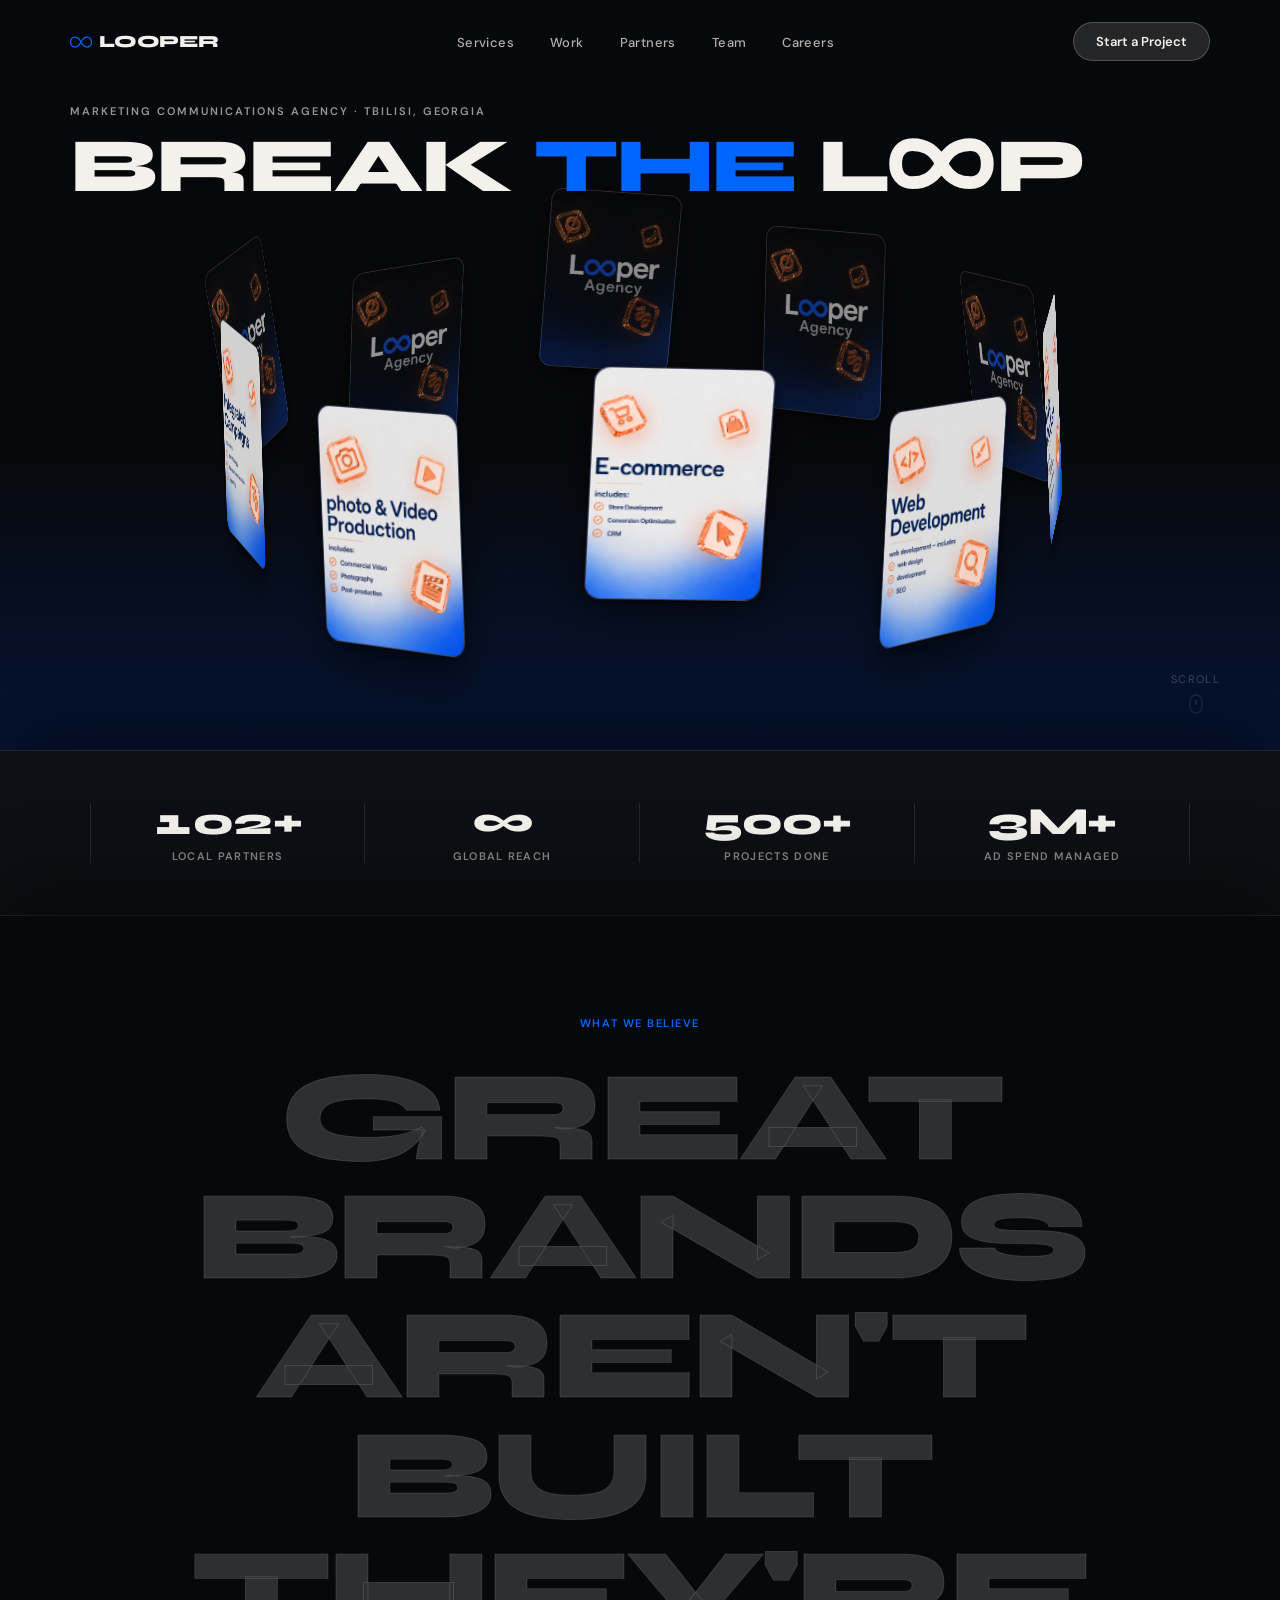
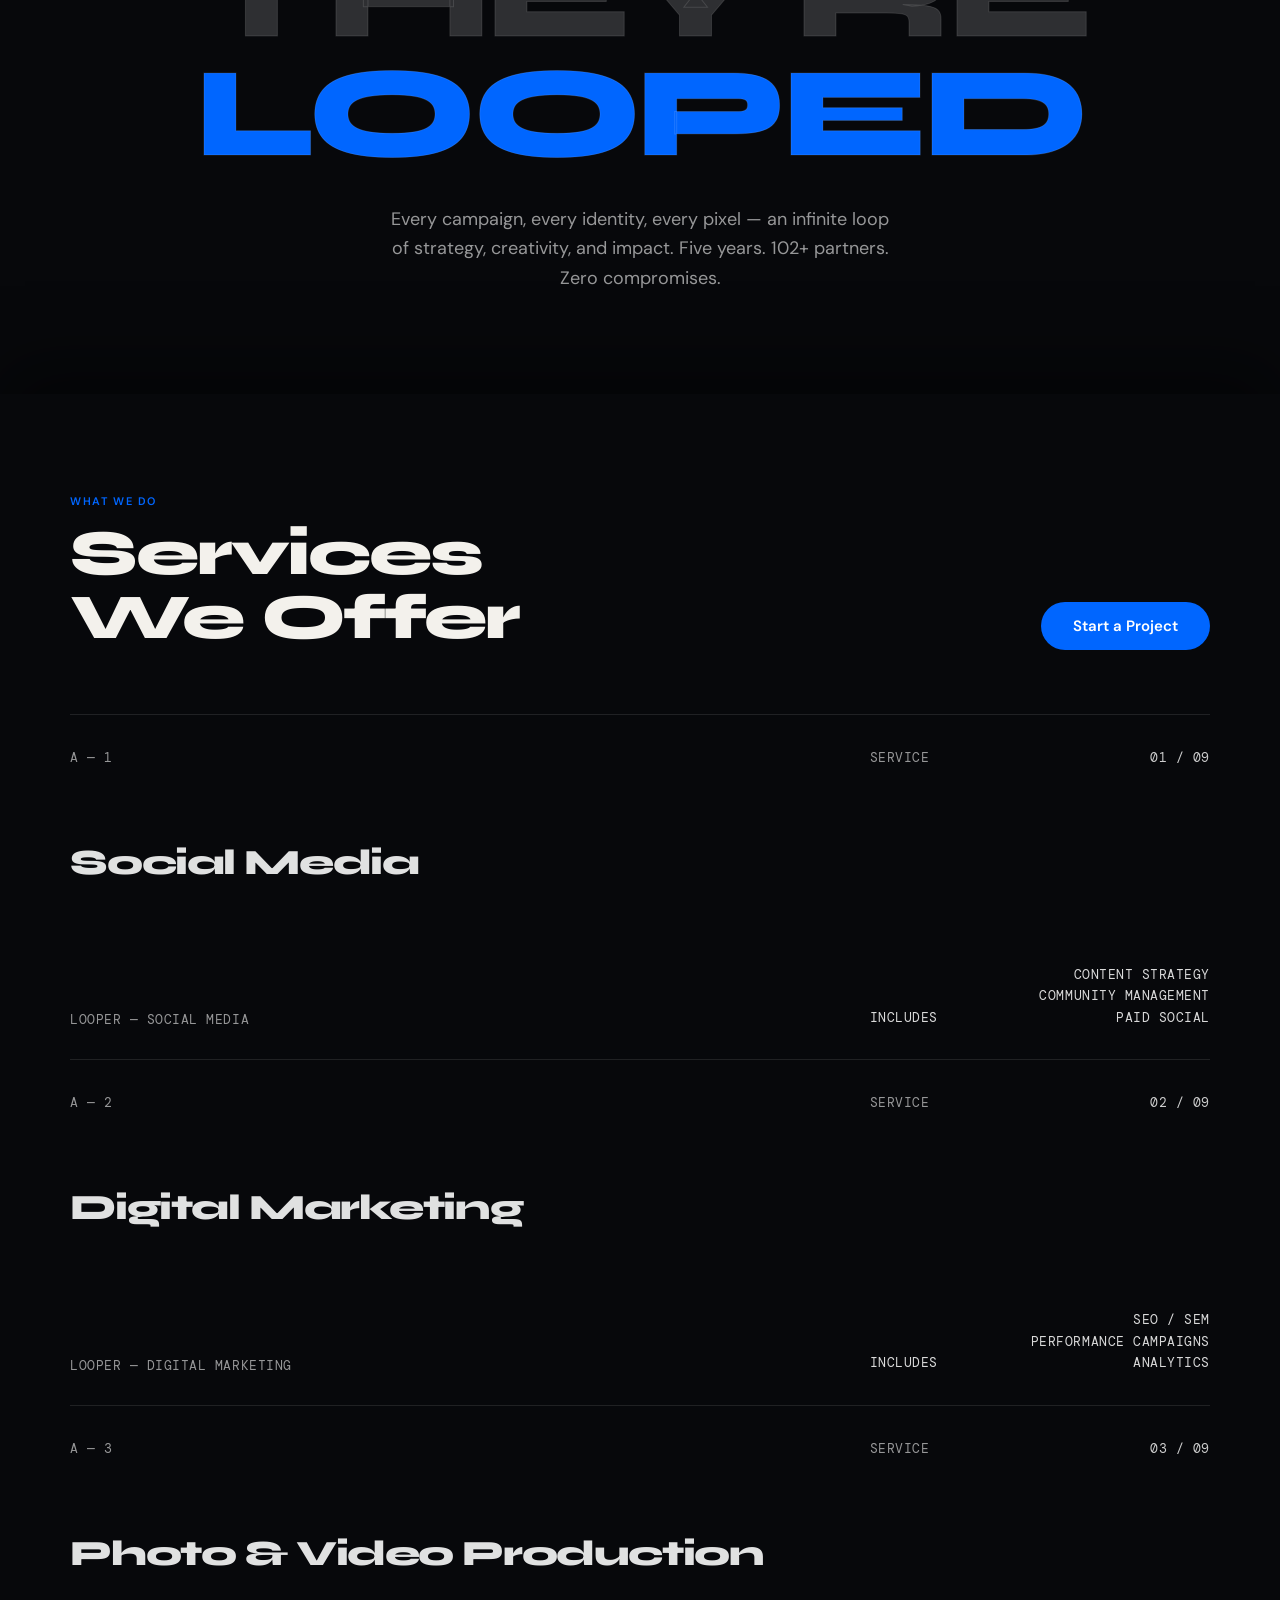
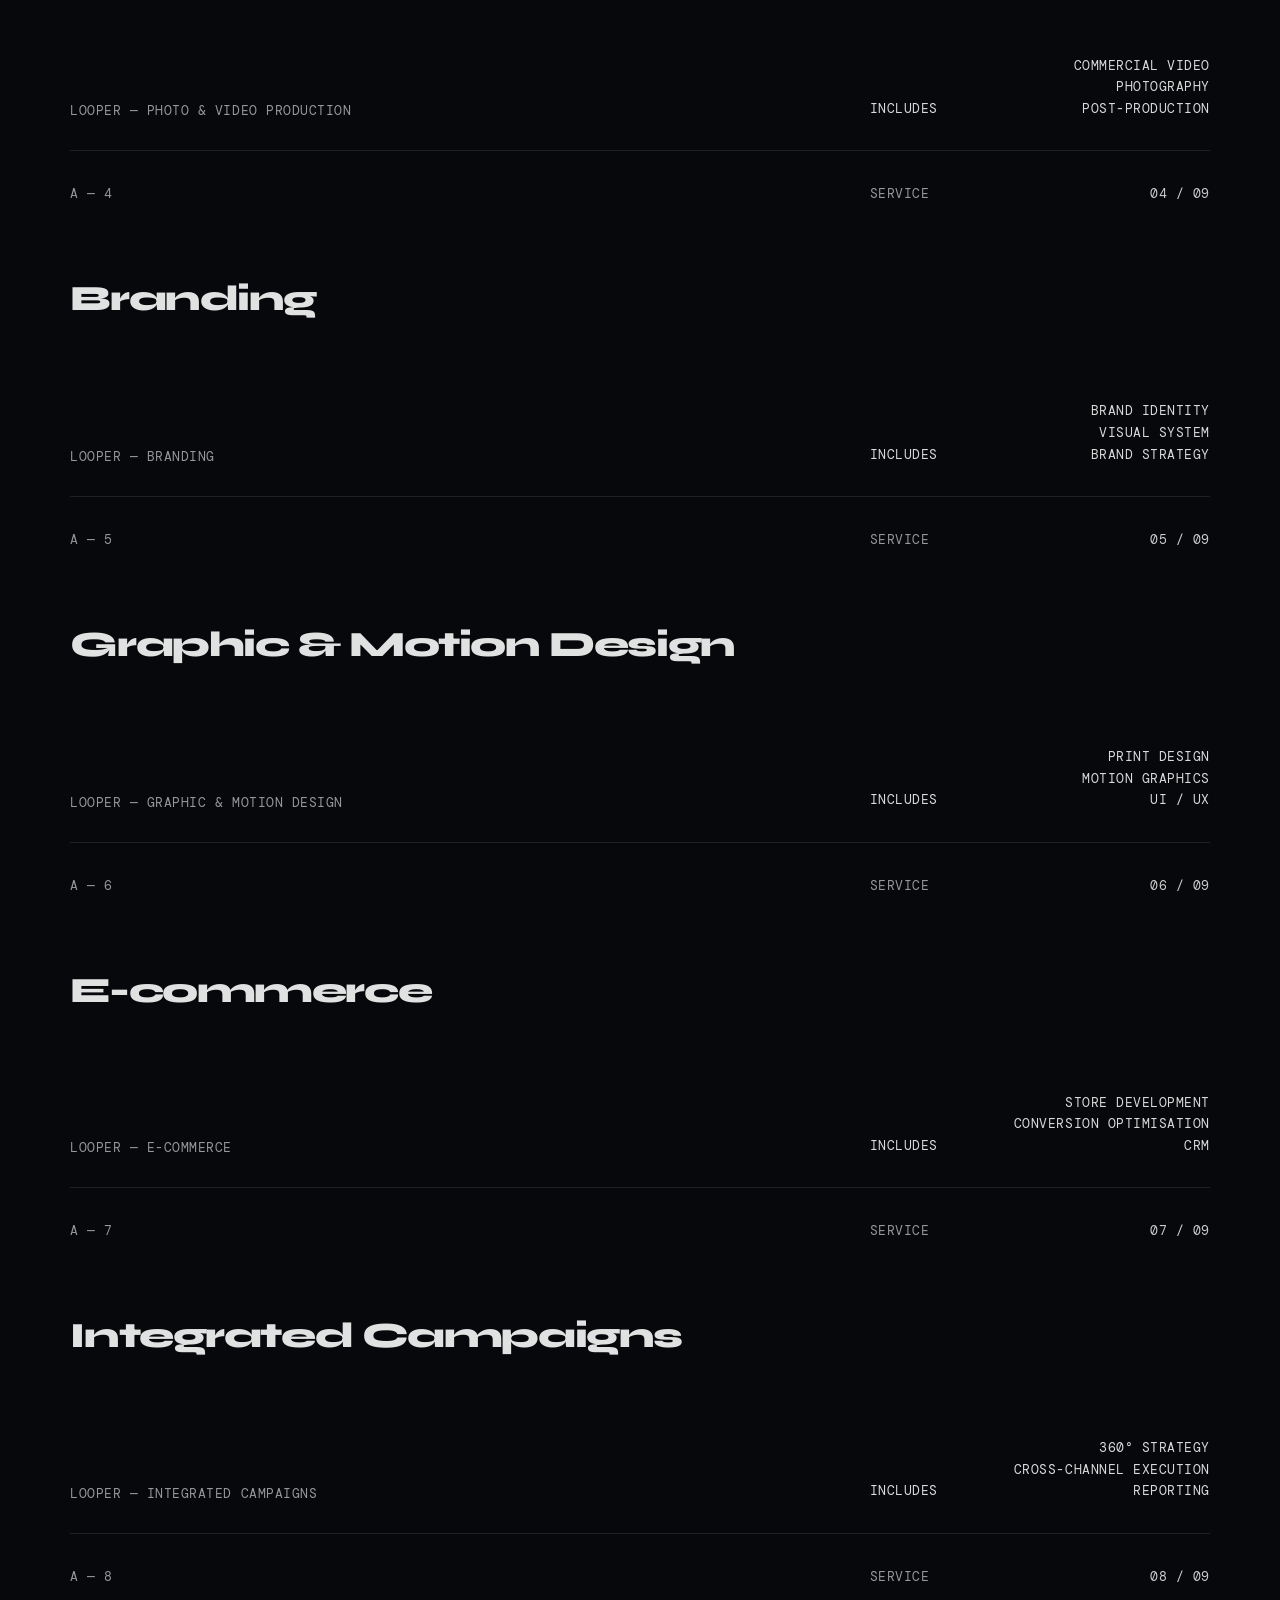
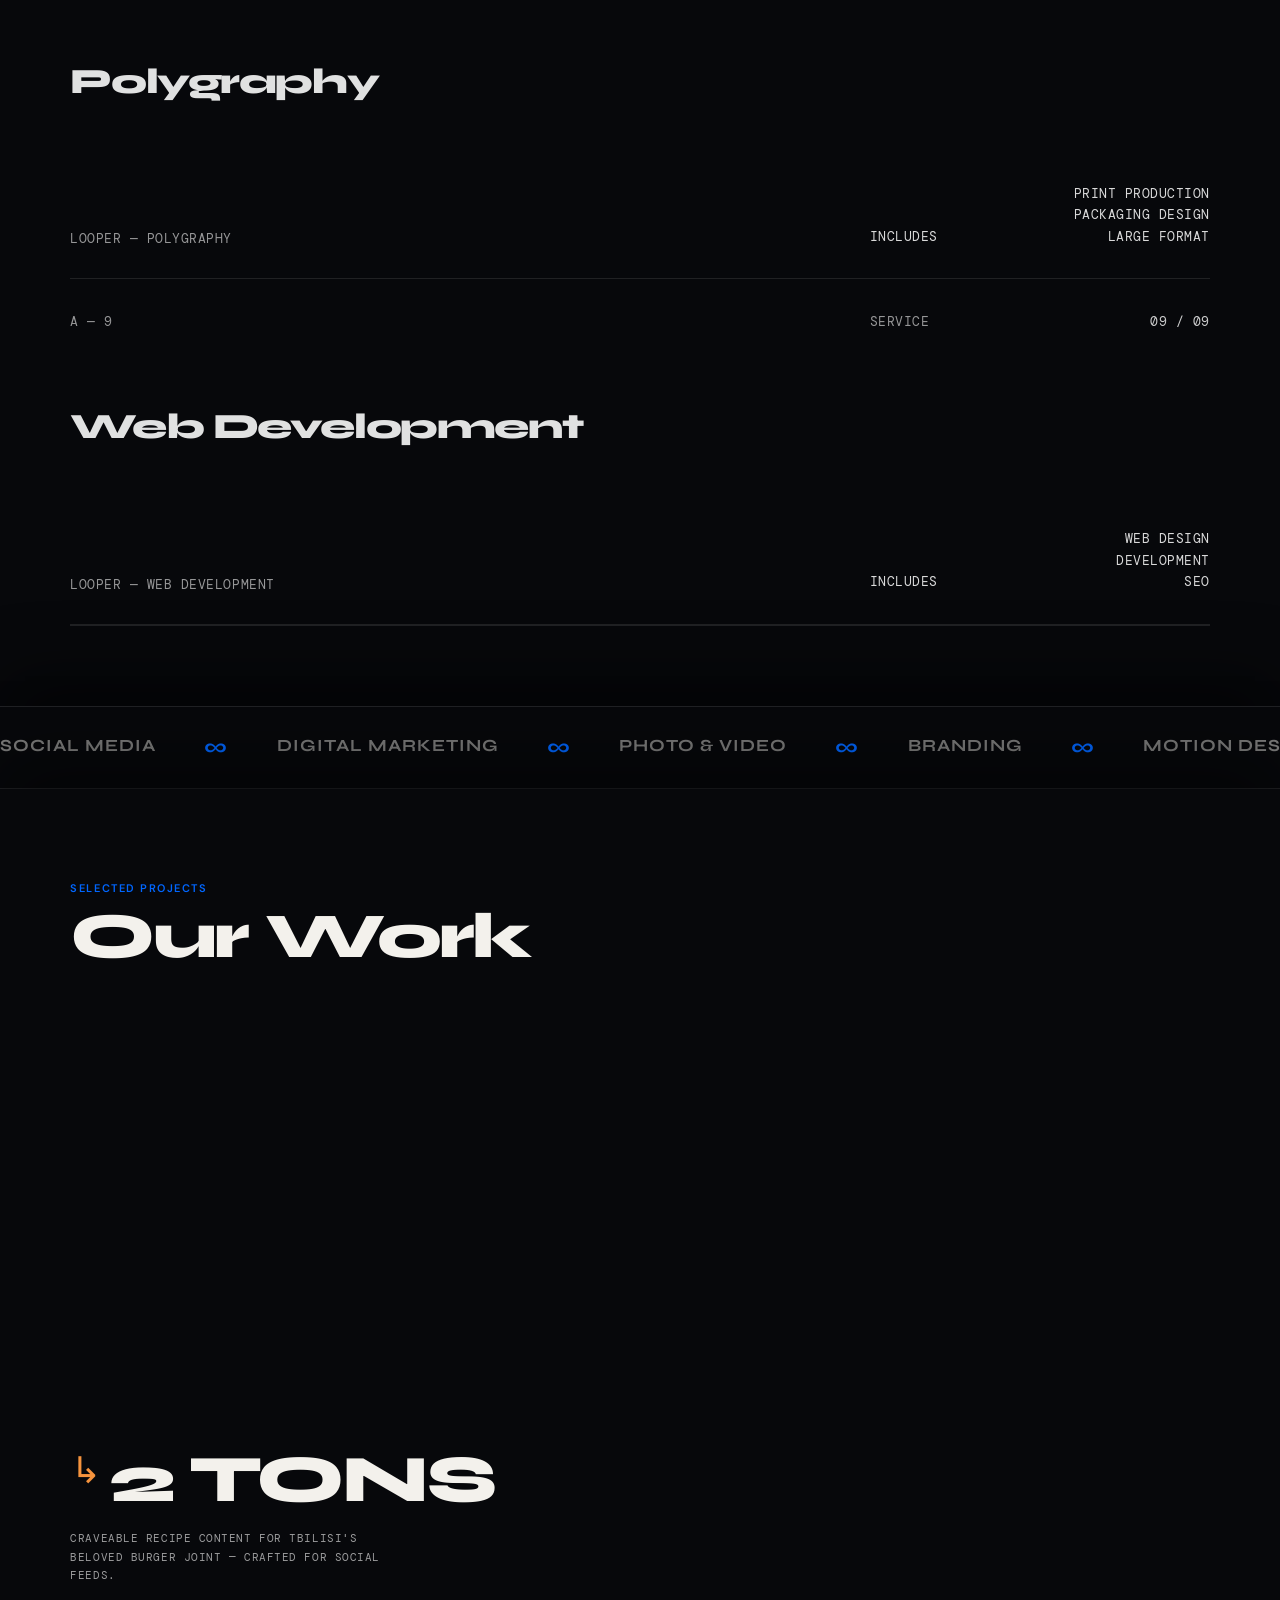
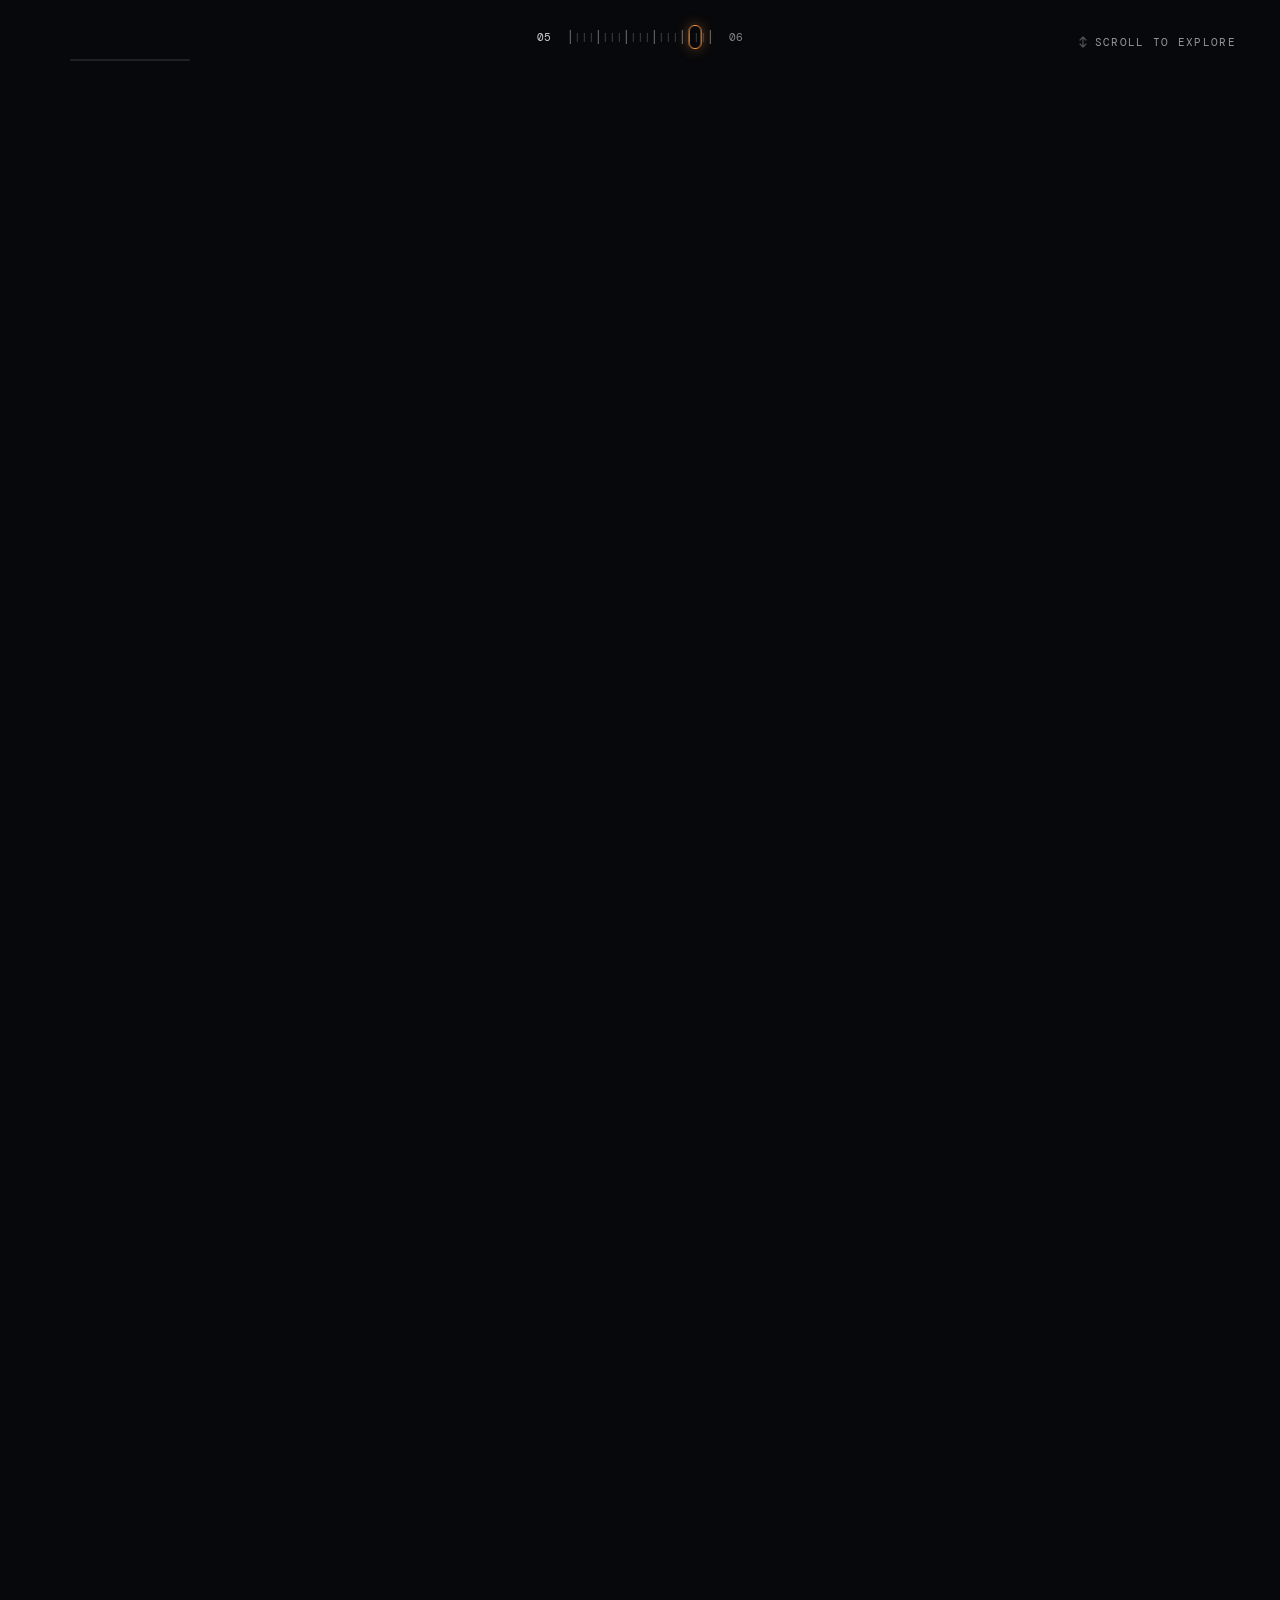
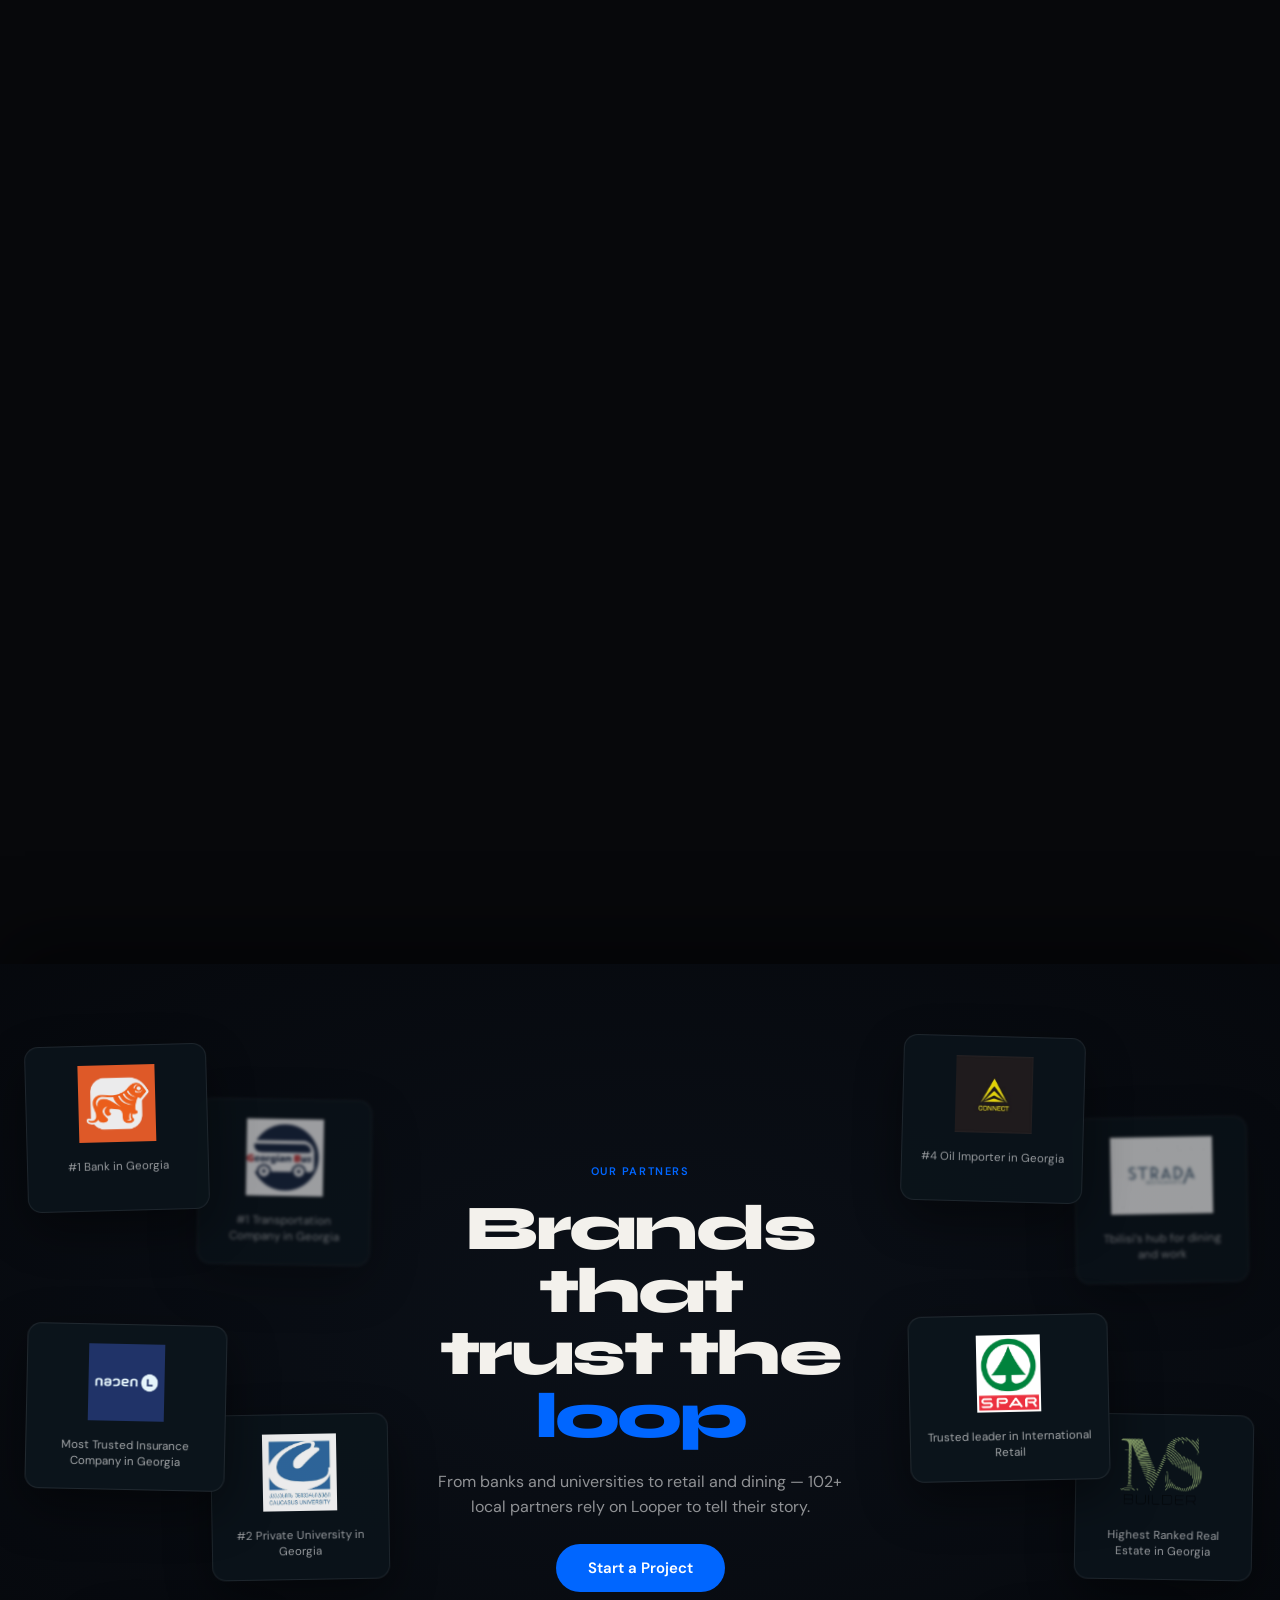
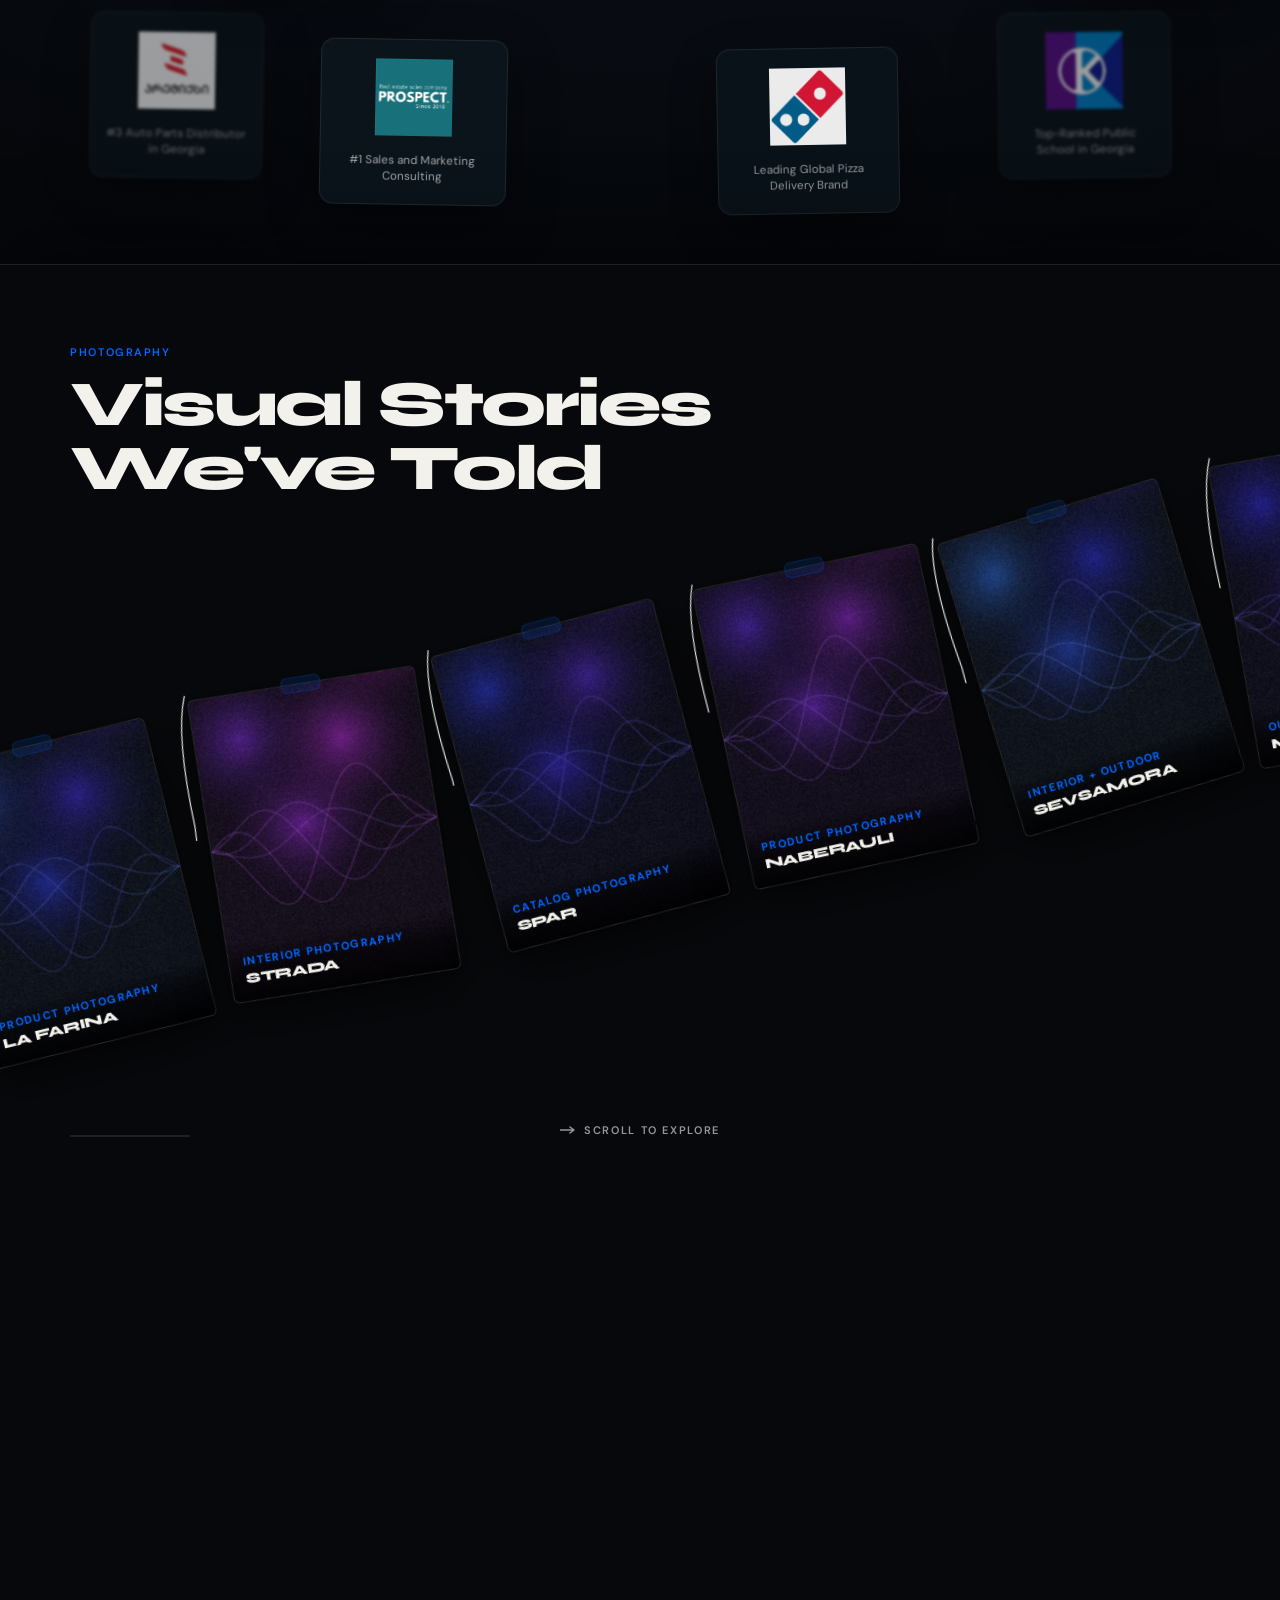
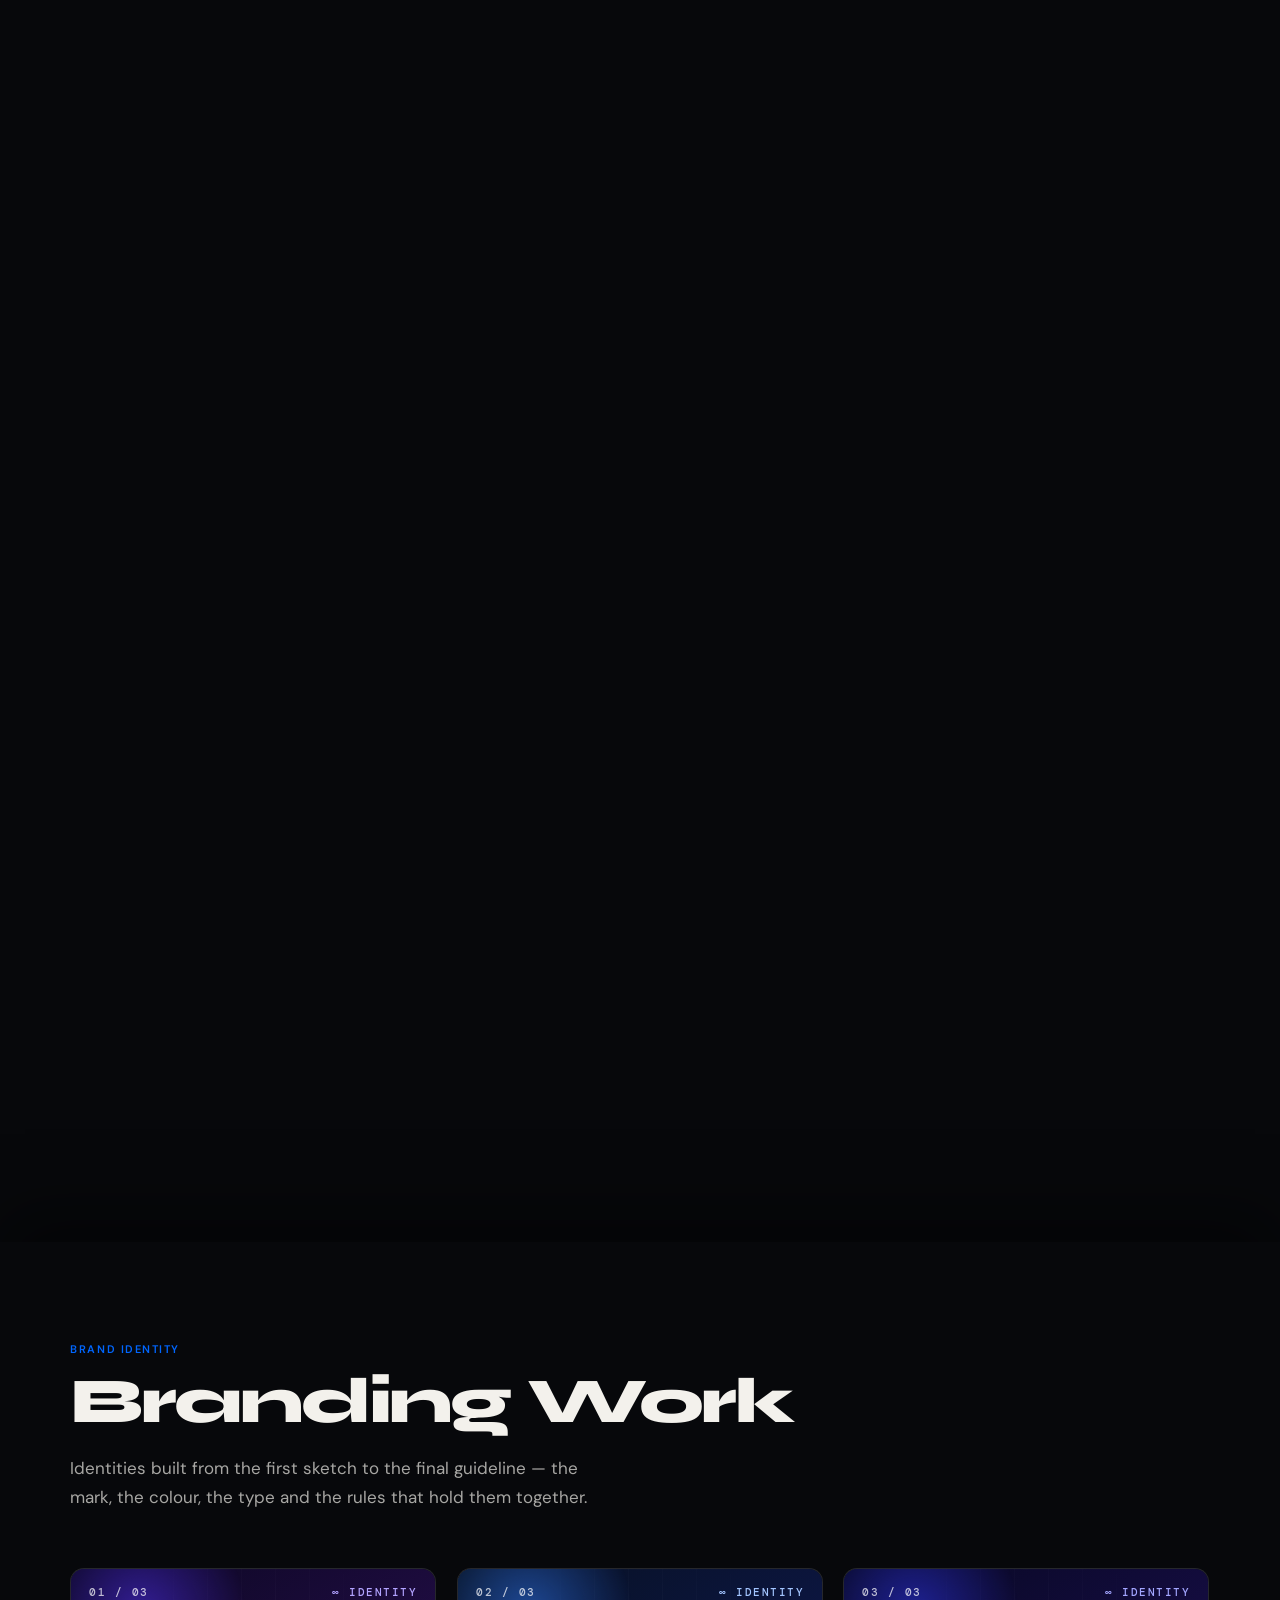
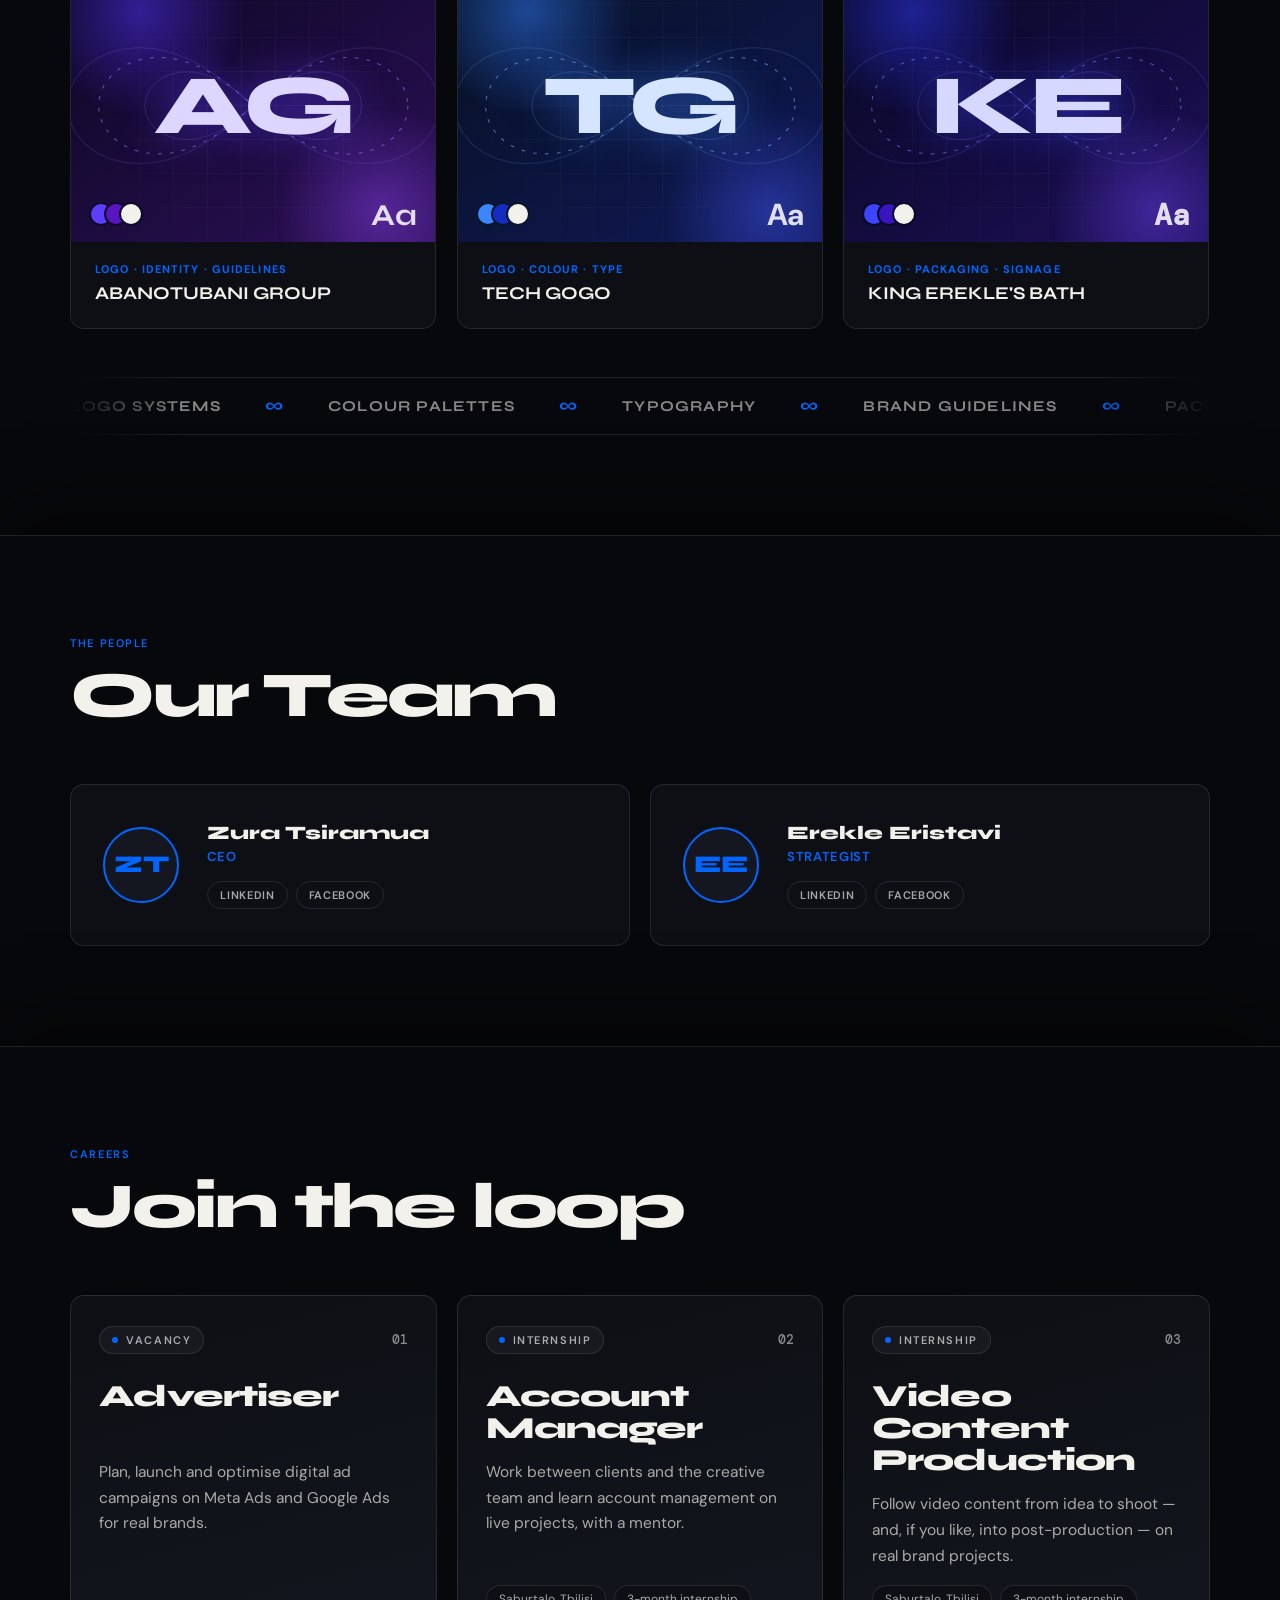
==== commit fce3382c: "UI fixes" ====
--- a/index.html
+++ b/index.html
@@ -6,6 +6,10 @@
 <meta name="description" content="Looper is a marketing communications agency in Tbilisi, Georgia — brands, campaigns and digital experiences that move people and businesses forward.">
 <link rel="icon" href="data:image/svg+xml,%3Csvg xmlns='http://www.w3.org/2000/svg' viewBox='0 0 44 28'%3E%3Crect width='44' height='28' fill='%2307080b'/%3E%3Cpath d='M22 14C22 14 17 4 10 4C4.477 4 1 8.477 1 14C1 19.523 4.477 24 10 24C17 24 22 14 22 14ZM22 14C22 14 27 24 34 24C39.523 24 43 19.523 43 14C43 8.477 39.523 4 34 4C27 4 22 14 22 14Z' fill='none' stroke='%230066FF' stroke-width='3' stroke-linecap='round'/%3E%3C/svg%3E">
 <meta name="viewport" content="width=device-width, initial-scale=1, viewport-fit=cover">
+<script id="themeBoot">
+/* Dark only. LOOPER_THEME is kept as a constant so the canvases can read the stage colour. */
+(function(){document.documentElement.setAttribute('data-theme','dark');window.LOOPER_THEME={light:false,stage:'#06040e',stageRGB:'6,4,14'};})();
+</script>
 <link rel="stylesheet" href="https://fonts.googleapis.com/css2?family=Syne:wght@400;700;800&family=DM+Sans:ital,wght@0,300;0,400;0,500;0,600;1,300&family=DM+Mono:wght@400;500&family=Noto+Sans+Georgian:wght@400;500;700&display=swap">
 
 <link rel="stylesheet" href="css/styles.css">
@@ -84,7 +88,7 @@
 <section class="statement-section" id="about" data-section="dark">
   <canvas id="infCanvas"></canvas>
   <div class="statement-inner">
-    <p class="sec-eyebrow rv" style="color:var(--blue);margin-bottom:28px">What We Believe</p>
+    <p class="sec-eyebrow rv" style="color:var(--accent-ink);margin-bottom:28px">What We Believe</p>
     <h2 class="statement-title" id="stmtTitle">
       <span class="sl" data-line="0">GREAT BRANDS</span>
       <span class="sl" data-line="1">AREN'T BUILT</span>
@@ -92,7 +96,6 @@
     </h2>
     <p class="statement-sub">Every campaign, every identity, every pixel — an infinite loop of strategy, creativity, and impact. Five years. 102+ partners. Zero compromises.</p>
   </div>
-  <span class="chapter-label chapter-label-white">Chapter 01</span>
 </section>
 
 <!-- SERVICES — Signal-style row list -->
@@ -213,7 +216,6 @@
 
     <div class="svc-rule" style="margin-top:0"></div>
   </div>
-  <span class="chapter-label chapter-label-white">Chapter 02</span>
 </div>
 
 <!-- MARQUEE -->
@@ -231,6 +233,10 @@
   <canvas id="workCanvas"></canvas>
 
   <div class="pin-prog" aria-hidden="true"><i></i></div>
+  <div class="work-head">
+    <p class="sec-eyebrow">Selected Projects</p>
+    <h2 class="sec-title">Our Work</h2>
+  </div>
   <!-- Custom cursor (hidden: native cursor is used site-wide) -->
   <div id="workCursor">
     <div class="wc-inner"></div>
@@ -263,7 +269,6 @@
     <span class="wt-num dim" id="wtTotal">06</span>
   </div>
 
-  <span class="chapter-label chapter-label-white">Chapter 03</span>
 </div><!-- /work pin -->
 </div><!-- /work-wrap -->
 
@@ -277,14 +282,12 @@
   </div>
   <div class="pt-stage" id="ptStage"></div>
   <button class="pt-open" id="ptOpen" type="button" hidden>▣ Partner logos</button>
-  <span class="chapter-label chapter-label-white">Chapter 04</span>
 </section>
 
 <!-- VISUAL STORIES — Scroll-driven diagonal conveyor -->
 <div class="photo-section" id="photoSection" data-section="dark">
   <!-- sticky viewport -->
   <div class="photo-pin" id="photoPin">
-  <span class="chapter-label chapter-label-white">Chapter 05</span>
     <div class="pin-prog" aria-hidden="true"><i></i></div>
 
     <!-- header (stays fixed in top-left while scrolling) -->
@@ -534,12 +537,10 @@
     </div>
     <div class="b-strip" aria-hidden="true"><div class="b-strip-track"><span>Logo systems</span><span>Colour palettes</span><span>Typography</span><span>Brand guidelines</span><span>Packaging</span><span>Stationery</span><span>Social templates</span><span>Signage</span><span>Logo systems</span><span>Colour palettes</span><span>Typography</span><span>Brand guidelines</span><span>Packaging</span><span>Stationery</span><span>Social templates</span><span>Signage</span></div></div>
   </div>
-  <span class="chapter-label chapter-label-white">Chapter 06</span>
 </div>
 
 <!-- TEAM -->
 <div class="team-section" id="team" data-section="dark">
-  <span class="chapter-label chapter-label-white">Chapter 07</span>
   <div class="team-inner">
     <p class="sec-eyebrow rv">The People</p>
     <h2 class="sec-title rv">Our Team</h2>
@@ -552,14 +553,12 @@
 
 <!-- CAREERS -->
 <section class="careers-section" id="careers" data-section="dark">
-  <span class="chapter-label chapter-label-white">Chapter 08</span>
   <div class="careers-inner">
     <div class="section-head">
       <div>
         <p class="sec-eyebrow rv">Careers</p>
         <h2 class="sec-title rv">Join the loop</h2>
       </div>
-      <p class="section-lead rv">A small, creative team in Saburtalo, Tbilisi, working with real brands. Pick an open role below — or send us your CV and we'll be in touch when something fits.</p>
     </div>
     <div class="c-grid">
       <a class="c-card rv" href="careers/advertiser.html" style="--d:0.00s" aria-label="Advertiser — Vacancy">
@@ -589,7 +588,7 @@
     </div>
     <div class="c-open rv">
       <div><h3>Don't see your role?</h3><p>Leave your resume (PDF or Word) and we'll reach out when a matching position opens.</p></div>
-      <div class="c-open-actions"><a class="btn-blue" href="https://looper-open-door-careers.lovable.app/" target="_blank" rel="noopener">Leave your resume ↗</a><a class="btn-out-dark" href="mailto:info@looperagency.ge">info@looperagency.ge</a></div>
+      <div class="c-open-actions"><a class="btn-blue" href="careers/resume.html">Leave your resume →</a><a class="btn-out-dark" href="mailto:info@looperagency.ge">info@looperagency.ge</a></div>
     </div>
   </div>
 </section>
@@ -597,7 +596,6 @@
 <!-- CTA -->
 <div class="cta-section" id="contact" data-section="dark">
   <canvas id="ctaCanvas"></canvas>
-  <span class="chapter-label chapter-label-white">Chapter 09</span>
 
   <div class="cta-inner">
     <p class="sec-eyebrow rv" style="margin-bottom:24px">Get In Touch</p>
--- a/css/styles.css
+++ b/css/styles.css
@@ -4,7 +4,7 @@
   --bg:#07080b;--ink:#07080b;--surface:#0d0f14;--surface-2:#141720;
   /* text */
   --white:#F3F1EC;--text:#F3F1EC;--text-2:rgba(243,241,236,.68);--text-3:rgba(243,241,236,.55);
-  --line:rgba(255,255,255,.1);--shadow:rgba(255,255,255,.1);
+  --line:rgb(var(--fg-rgb) / .1);--shadow:rgb(var(--fg-rgb) / .1);
   /* one accent system: blue, with violet as its only companion */
   --blue:#0066FF;--blue2:#1E4BFF;--violet:#7A5CFF;
   --coral:#FF8A5B;--glass:#FFD9C7;
@@ -16,11 +16,30 @@
   --font-b:'DM Sans','Noto Sans Georgian',system-ui,sans-serif;
   --font-m:'DM Mono',ui-monospace,monospace;
   color-scheme:dark;
-}
+  /* rgb triplets, so overlays/lines can follow the theme: rgb(var(--fg-rgb) / .12) */
+  --fg-rgb:255 255 255;--bg-rgb:7 8 11;
+  --stage:#06040e;          /* Work gallery canvas background */
+  --on-accent:#fff;         /* text on blue buttons */
+  --nav-glass:rgba(7,8,11,.0);
+  --hero-glow:rgba(0,51,153,.3);
+  --stack-shadow:0 -28px 70px rgba(0,0,0,.45);
+  --shade:#000;                   /* colour a covered page dims towards */
+  --partners-bg:radial-gradient(120% 90% at 50% 40%,#0b1018 0%,#05070b 70%);
+  --art-shadow:rgba(0,0,0,.45);   /* shadow under logo / photo cards */
+  --blue-hover:#0055dd;--accent-ink:#0066FF;--glow:#0066FF;
+  --hero-glow-h:40%;--tile-bg:#0b141b;--hover-tint:rgba(0,102,255,.07);
+}
+/* ── DARK ART — logo tiles, brand cards, card ring, editors keep their dark artwork in both themes,
+   so everything inside them re-uses the dark-theme text/line tokens ── */
+.orbit-card,.pm-panel,.lm-modal,.ph-card{
+  --white:#F3F1EC;--text:#F3F1EC;--text-2:rgba(243,241,236,.68);--text-3:rgba(243,241,236,.55);
+  --line:rgba(255,255,255,.1);--fg-rgb:255 255 255;--bg-rgb:7 8 11;
+}
+
 *,*::before,*::after{box-sizing:border-box;margin:0;padding:0}
 html{overflow-x:clip;scroll-padding-top:72px}
 :focus-visible{outline:2px solid var(--blue);outline-offset:3px;border-radius:var(--r-sm)}
-::selection{background:var(--blue);color:var(--white)}
+::selection{background:var(--blue);color:#fff}
 body{
   font-family:var(--font-b);background:var(--bg);color:var(--text);
   overflow-x:clip;
@@ -51,7 +70,7 @@
 }
 .loader-label{
   font-size:.7rem;font-weight:600;letter-spacing:.22em;text-transform:uppercase;
-  color:rgba(255,255,255,.58);text-align:center;
+  color:rgb(var(--fg-rgb) / .58);text-align:center;
 }
 
 /* ═══════════════════════════════════════
@@ -60,9 +79,9 @@
    one, which stays pinned and dims; when you scroll on it slides away upward.
    (.stack top offset is set in JS so tall pages hold at their bottom edge.)
 ═══════════════════════════════════════ */
-.stack.stack{position:sticky;top:0;box-shadow:0 -28px 70px rgba(0,0,0,.45)}
+.stack.stack{position:sticky;top:0;box-shadow:var(--stack-shadow)}
 #home.stack.stack{box-shadow:none}
-.stack-shade{position:absolute;inset:0;background:#000;opacity:0;pointer-events:none;z-index:99999;will-change:opacity}
+.stack-shade{position:absolute;inset:0;background:var(--shade);opacity:0;pointer-events:none;z-index:99999;will-change:opacity}
 
 /* ═══════════════════════════════════════
    NAV
@@ -82,24 +101,24 @@
 .nav-links{display:flex;gap:36px;list-style:none}
 .nav-links a{font-size:.8125rem;font-weight:500;letter-spacing:.03em;color:var(--white);opacity:.72;text-decoration:none;transition:opacity .2s var(--ease)}
 .nav-links a:hover{opacity:1}
-.nav-btn{font-family:var(--font-b);font-size:.8125rem;font-weight:600;color:var(--white);background:rgba(255,255,255,.12);border:1px solid rgba(255,255,255,.2);padding:10px 22px;border-radius:var(--r-pill);text-decoration:none;transition:background .2s var(--ease),transform .2s var(--ease);white-space:nowrap;backdrop-filter:blur(8px)}
+.nav-btn{font-family:var(--font-b);font-size:.8125rem;font-weight:600;color:var(--white);background:rgb(var(--fg-rgb) / .12);border:1px solid rgb(var(--fg-rgb) / .2);padding:10px 22px;border-radius:var(--r-pill);text-decoration:none;transition:background .2s var(--ease),transform .2s var(--ease);white-space:nowrap;backdrop-filter:blur(8px)}
 .nav-btn:hover{background:var(--blue);border-color:var(--blue);transform:translateY(-1px)}
 
 /* scrollspy */
 .nav-links a.active{opacity:1;color:var(--white)}
 .nav-links a{position:relative}
 .nav-links a.active::after{content:'';position:absolute;left:0;right:0;bottom:-6px;height:1px;background:var(--blue)}
-.nav-toggle{display:none;width:44px;height:44px;border-radius:50%;border:1px solid rgba(255,255,255,.2);background:rgba(255,255,255,.08);color:var(--white);cursor:pointer;align-items:center;justify-content:center;flex-direction:column;gap:5px;padding:0}
+.nav-toggle{display:none;width:44px;height:44px;border-radius:50%;border:1px solid rgb(var(--fg-rgb) / .2);background:rgb(var(--fg-rgb) / .08);color:var(--white);cursor:pointer;align-items:center;justify-content:center;flex-direction:column;gap:5px;padding:0}
 .nav-toggle i{display:block;width:16px;height:1.5px;background:currentColor;border-radius:var(--r-sm);transition:transform .4s var(--ease),opacity .2s var(--ease)}
 .nav-toggle[aria-expanded="true"] i:nth-child(1){transform:translateY(3.25px) rotate(45deg)}
 .nav-toggle[aria-expanded="true"] i:nth-child(2){transform:translateY(-3.25px) rotate(-45deg)}
 .nav-right{display:flex;align-items:center;gap:12px}
-.nav-sheet{position:fixed;inset:0;z-index:290;background:rgba(7,8,11,.97);-webkit-backdrop-filter:blur(18px);backdrop-filter:blur(18px);display:flex;flex-direction:column;justify-content:center;gap:8px;padding:96px var(--gutter) 48px;opacity:0;visibility:hidden;transition:opacity .35s var(--ease),visibility 0s .35s var(--ease)}
+.nav-sheet{position:fixed;inset:0;z-index:290;background:rgb(var(--bg-rgb) / .97);-webkit-backdrop-filter:blur(18px);backdrop-filter:blur(18px);display:flex;flex-direction:column;justify-content:center;gap:8px;padding:96px var(--gutter) 48px;opacity:0;visibility:hidden;transition:opacity .35s var(--ease),visibility 0s .35s var(--ease)}
 .nav-sheet.open{opacity:1;visibility:visible;transition:opacity .35s var(--ease)}
 .nav-sheet a.sheet-link{font-family:var(--font-d);font-weight:800;font-size:clamp(2rem,9vw,3rem);letter-spacing:-.03em;line-height:1.15;color:var(--white);text-decoration:none;padding:6px 0;transform:translateY(16px);opacity:0;transition:transform .6s var(--ease),opacity .5s var(--ease),color .2s var(--ease)}
 .nav-sheet.open a.sheet-link{transform:none;opacity:1}
 .nav-sheet.open a.sheet-link:nth-child(2){transition-delay:.05s}.nav-sheet.open a.sheet-link:nth-child(3){transition-delay:.1s}.nav-sheet.open a.sheet-link:nth-child(4){transition-delay:.15s}.nav-sheet.open a.sheet-link:nth-child(5){transition-delay:.2s}
-.nav-sheet a.sheet-link:hover,.nav-sheet a.sheet-link.active{color:var(--blue)}
+.nav-sheet a.sheet-link:hover,.nav-sheet a.sheet-link.active{color:var(--accent-ink)}
 .nav-sheet .sheet-cta{margin-top:28px;align-self:flex-start}
 .nav-sheet .sheet-meta{margin-top:24px;font-size:.75rem;color:var(--text-3);letter-spacing:.04em}
 /* global scroll progress */
@@ -128,8 +147,8 @@
 /* Subtle gradient at bottom: black→deep blue */
 .hero::after{
   content:'';
-  position:absolute;bottom:0;left:0;right:0;height:40%;
-  background:linear-gradient(to top,rgba(0,51,153,.3),transparent);
+  position:absolute;bottom:0;left:0;right:0;height:var(--hero-glow-h);
+  background:linear-gradient(to top,var(--hero-glow),transparent);
   pointer-events:none;z-index:1;
 }
 
@@ -146,7 +165,7 @@
   transform-style:preserve-3d;will-change:transform;
 }
 .orbit-card{
-  position:absolute;left:0;top:0;
+  position:absolute;left:50%;top:var(--ringY,60%);
   width:var(--cw,180px);height:var(--ch,252px);
   margin:calc(var(--ch,252px) / -2) 0 0 calc(var(--cw,180px) / -2);
   transform-style:preserve-3d;will-change:transform;
@@ -159,7 +178,7 @@
   box-shadow:0 14px 44px rgba(0,0,0,.55),0 2px 8px rgba(0,0,0,.4);
 }
 /* FRONT: picture fills the whole card */
-.orbit-card-front{border:1px solid rgba(255,255,255,.14)}
+.orbit-card-front{border:1px solid rgb(var(--fg-rgb) / .14)}
 .orbit-card-front .card-photo{position:absolute;inset:0;overflow:hidden}
 .orbit-card-front .card-photo img{width:100%;height:100%;object-fit:cover;position:absolute;inset:0}
 .card-gloss{position:absolute;inset:0;opacity:0;pointer-events:none;mix-blend-mode:screen}
@@ -172,14 +191,14 @@
   border:1px solid rgba(0,102,255,.3);
 }
 .orbit-card-back svg{opacity:.9}
-.orbit-card-back .back-label{font-family:var(--font-d);font-size:.6875rem;font-weight:800;letter-spacing:.12em;text-transform:uppercase;color:rgba(255,255,255,.58)}
-.orbit-card-back.has-img{background-size:cover;background-position:center;background-repeat:no-repeat;border-color:rgba(255,255,255,.14)}
+.orbit-card-back .back-label{font-family:var(--font-d);font-size:.6875rem;font-weight:800;letter-spacing:.12em;text-transform:uppercase;color:rgb(var(--fg-rgb) / .58)}
+.orbit-card-back.has-img{background-size:cover;background-position:center;background-repeat:no-repeat;border-color:rgb(var(--fg-rgb) / .14)}
 .orbit-card-back.has-img svg,.orbit-card-back.has-img .back-label{display:none}
 
 /* ── HERO CONTENT (z-index 20 — in front of everything) ── */
 .hero-eyebrow{
   font-size:.6875rem;font-weight:600;letter-spacing:.18em;text-transform:uppercase;
-  color:rgba(255,255,255,.58);margin-bottom:12px;text-align:left;
+  color:rgb(var(--fg-rgb) / .58);margin-bottom:12px;text-align:left;
   position:relative;z-index:20;
   opacity:0;animation:fadeUp .65s .1s var(--ease) forwards;
   align-self:flex-start;
@@ -212,13 +231,13 @@
 .hero-title .inf-o svg{position:absolute;left:0;bottom:0;width:100%;height:100%;overflow:visible;fill:none;stroke:currentColor;stroke-width:12.5;stroke-linejoin:round}
 
 .hero-sub{
-  font-size:clamp(.875rem,1.4vw,1.0625rem);color:rgba(255,255,255,.0);
+  font-size:clamp(.875rem,1.4vw,1.0625rem);color:rgb(var(--fg-rgb) / .0);
   max-width:400px;text-align:left;line-height:1.6;margin-top:0;
   position:relative;z-index:20;
   align-self:flex-start;
   animation:fadeUp2 .7s .55s var(--ease) forwards;
 }
-@keyframes fadeUp2{to{color:rgba(255,255,255,.58)}}
+@keyframes fadeUp2{to{color:rgb(var(--fg-rgb) / .58)}}
 .hero-actions{
   display:flex;gap:12px;flex-wrap:wrap;justify-content:flex-start;
   margin-top:18px;margin-bottom:0;position:relative;z-index:20;
@@ -227,15 +246,15 @@
 }
 @keyframes fadeUp3{to{opacity:1}}
 
-.btn-blue{display:inline-flex;align-items:center;gap:8px;font-family:var(--font-b);font-size:.9375rem;font-weight:600;color:var(--white);background:var(--blue);padding:14px 32px;border-radius:var(--r-pill);text-decoration:none;transition:background .2s var(--ease),transform .2s var(--ease);border:none}
-.btn-blue:hover{background:#0055dd;transform:translateY(-2px)}
-.btn-out-dark{display:inline-flex;align-items:center;gap:8px;font-family:var(--font-b);font-size:.9375rem;font-weight:500;color:rgba(255,255,255,.8);background:rgba(255,255,255,.08);border:1px solid rgba(255,255,255,.18);backdrop-filter:blur(8px);padding:14px 32px;border-radius:var(--r-pill);text-decoration:none;transition:background .2s var(--ease),transform .2s var(--ease)}
-.btn-out-dark:hover{background:rgba(255,255,255,.14);transform:translateY(-2px)}
+.btn-blue{display:inline-flex;align-items:center;gap:8px;font-family:var(--font-b);font-size:.9375rem;font-weight:600;color:var(--on-accent);background:var(--blue);padding:14px 32px;border-radius:var(--r-pill);text-decoration:none;transition:background .2s var(--ease),transform .2s var(--ease);border:none}
+.btn-blue:hover{background:var(--blue-hover);transform:translateY(-2px)}
+.btn-out-dark{display:inline-flex;align-items:center;gap:8px;font-family:var(--font-b);font-size:.9375rem;font-weight:500;color:rgb(var(--fg-rgb) / .8);background:rgb(var(--fg-rgb) / .08);border:1px solid rgb(var(--fg-rgb) / .18);backdrop-filter:blur(8px);padding:14px 32px;border-radius:var(--r-pill);text-decoration:none;transition:background .2s var(--ease),transform .2s var(--ease)}
+.btn-out-dark:hover{background:rgb(var(--fg-rgb) / .14);transform:translateY(-2px)}
 
 .btn-dark{display:inline-flex;align-items:center;gap:8px;font-family:var(--font-b);font-size:.9375rem;font-weight:600;color:var(--white);background:var(--ink);padding:14px 32px;border-radius:var(--r-pill);text-decoration:none;transition:background .2s var(--ease),transform .2s var(--ease)}
 .btn-dark:hover{background:var(--blue);transform:translateY(-2px)}
-.btn-out{display:inline-flex;align-items:center;gap:8px;font-family:var(--font-b);font-size:.9375rem;font-weight:500;color:var(--ink);background:rgba(255,255,255,.55);border:1px solid rgba(0,0,0,.12);backdrop-filter:blur(8px);padding:14px 32px;border-radius:var(--r-pill);text-decoration:none;transition:background .2s var(--ease),transform .2s var(--ease)}
-.btn-out:hover{background:rgba(255,255,255,.8);transform:translateY(-2px)}
+.btn-out{display:inline-flex;align-items:center;gap:8px;font-family:var(--font-b);font-size:.9375rem;font-weight:500;color:var(--ink);background:rgb(var(--fg-rgb) / .55);border:1px solid rgba(0,0,0,.12);backdrop-filter:blur(8px);padding:14px 32px;border-radius:var(--r-pill);text-decoration:none;transition:background .2s var(--ease),transform .2s var(--ease)}
+.btn-out:hover{background:rgb(var(--fg-rgb) / .8);transform:translateY(-2px)}
 
 @media(max-width:900px){
   .hero{height:750px;padding-bottom:0}
@@ -243,7 +262,7 @@
   .hero-side{flex-basis:auto;padding-top:0}
 }
 .scroll-hint{position:absolute;bottom:36px;right:max(60px,env(safe-area-inset-right,16px));display:flex;flex-direction:column;align-items:center;gap:8px;z-index:20;animation:bob 2s 2.2s ease-in-out infinite both;opacity:0}
-.scroll-hint span{font-size:.6875rem;letter-spacing:.12em;text-transform:uppercase;color:rgba(255,255,255,.58)}
+.scroll-hint span{font-size:.6875rem;letter-spacing:.12em;text-transform:uppercase;color:rgb(var(--fg-rgb) / .58)}
 @keyframes bob{0%{opacity:.4;transform:translateY(0)}50%{opacity:.4;transform:translateY(6px)}100%{opacity:.4;transform:translateY(0)}}
 
 /* ═══════════════════════════════════════
@@ -269,15 +288,15 @@
 ═══════════════════════════════════════ */
 .statement-section{background:var(--ink);min-height:100vh;display:flex;flex-direction:column;align-items:center;justify-content:center;padding:100px var(--gutter);position:relative;overflow:hidden}
 .statement-title{font-family:var(--font-d);font-size:clamp(3rem,10vw,8rem);font-weight:800;letter-spacing:-0.04em;line-height:.93;color:var(--white);text-align:center;max-width:1100px}
-.sl{display:block;color:rgba(255,255,255,.16);transition:color .6s var(--ease);-webkit-text-stroke:1px rgba(255,255,255,.12)}
+.sl{display:block;color:rgb(var(--fg-rgb) / .16);transition:color .6s var(--ease);-webkit-text-stroke:1px rgb(var(--fg-rgb) / .12)}
 .sl.lit{color:var(--white);-webkit-text-stroke:0px transparent}
 .sl .blue{color:var(--blue)}
 .sl.lit .blue{color:var(--blue)}
-.statement-sub{font-size:clamp(.9375rem,1.5vw,1.125rem);color:rgba(255,255,255,.0);text-align:center;max-width:500px;line-height:1.65;margin-top:32px;transition:color .8s .3s var(--ease)}
-.statement-section.lines-done .statement-sub{color:rgba(255,255,255,.58)}
+.statement-sub{font-size:clamp(.9375rem,1.5vw,1.125rem);color:rgb(var(--fg-rgb) / .0);text-align:center;max-width:500px;line-height:1.65;margin-top:32px;transition:color .8s .3s var(--ease)}
+.statement-section.lines-done .statement-sub{color:rgb(var(--fg-rgb) / .58)}
 .statement-inner{position:relative;z-index:1;display:flex;flex-direction:column;align-items:center}
 #infCanvas{position:absolute;inset:0;width:100%;height:100%;pointer-events:none;z-index:0;opacity:.18}
-.sec-eyebrow{font-size:.6875rem;font-weight:600;letter-spacing:.14em;text-transform:uppercase;color:var(--blue);margin-bottom:14px}
+.sec-eyebrow{font-size:.6875rem;font-weight:600;letter-spacing:.14em;text-transform:uppercase;color:var(--accent-ink);margin-bottom:14px}
 .sec-title{font-family:var(--font-d);font-size:clamp(2.25rem,5vw,4rem);font-weight:800;letter-spacing:-0.04em;line-height:1.0;text-wrap:balance}
 
 /* ═══════════════════════════════════════
@@ -290,11 +309,11 @@
 }
 .services-inner{max-width:1400px;margin:0 auto}
 .services-header{display:flex;align-items:flex-end;justify-content:space-between;margin-bottom:64px;flex-wrap:wrap;gap:24px}
-.services-header .sec-eyebrow{color:var(--blue)}
+.services-header .sec-eyebrow{color:var(--accent-ink)}
 .services-header .sec-title{color:var(--white)}
 
 /* horizontal rule */
-.svc-rule{height:1px;background:rgba(255,255,255,.1);width:100%}
+.svc-rule{height:1px;background:rgb(var(--fg-rgb) / .1);width:100%}
 
 /* single service row — tall editorial card:
    index top-left · big name centre-left · mono label + list on the right · caption bottom-left */
@@ -312,34 +331,34 @@
   content:'';
   position:absolute;
   bottom:0;left:0;right:0;
-  height:1px;background:rgba(255,255,255,.1);
-}
-.svc-row:hover{background:linear-gradient(90deg,rgba(0,102,255,.07),transparent 70%)}
+  height:1px;background:rgb(var(--fg-rgb) / .1);
+}
+.svc-row:hover{background:linear-gradient(90deg,var(--hover-tint),transparent 70%)}
 .svc-row:hover .svc-row-num{color:var(--white)}
-.svc-row:hover .svc-row-name{color:var(--blue)}
+.svc-row:hover .svc-row-name{color:var(--accent-ink)}
 
 .svc-row-num,.svc-meta,.svc-cap,.svc-list-label,.svc-row-tags span{font-family:var(--font-m);font-weight:400;letter-spacing:.04em;text-transform:uppercase}
 
 /* index */
 .svc-row-num{
   grid-column:1;grid-row:1;
-  font-size:.6875rem;color:rgba(255,255,255,.58);
+  font-size:.7906rem;color:rgb(var(--fg-rgb) / .58);
   transition:color .3s var(--ease);user-select:none;
 }
 /* top-right meta */
 .svc-meta{
   grid-column:2;grid-row:1;
   display:flex;justify-content:space-between;gap:16px;
-  font-size:.6875rem;color:rgba(255,255,255,.58);
-}
-.svc-meta b{font-weight:400;color:rgba(255,255,255,.8)}
+  font-size:.7906rem;color:rgb(var(--fg-rgb) / .58);
+}
+.svc-meta b{font-weight:400;color:rgb(var(--fg-rgb) / .8)}
 
 /* service name — large editorial, spans both columns */
 .svc-row-name{
   grid-column:1 / -1;grid-row:2;align-self:center;
-  font-family:var(--font-d);font-size:clamp(.85rem,2.419vw,2.268rem);font-weight:800;
+  font-family:var(--font-d);font-size:clamp(.9775rem,2.78vw,2.608rem);font-weight:800;
   letter-spacing:-0.04em;line-height:1.3;      /* room for the long Syne descenders (y g p) */
-  color:rgba(255,255,255,.88);
+  color:rgb(var(--fg-rgb) / .88);
   transition:color .3s var(--ease);
   user-select:none;padding:14px 0 18px;overflow:visible;
 }
@@ -347,7 +366,7 @@
 /* bottom-left caption */
 .svc-cap{
   grid-column:1;grid-row:3;align-self:end;
-  font-size:.6875rem;color:rgba(255,255,255,.58);user-select:none;
+  font-size:.7906rem;color:rgb(var(--fg-rgb) / .58);user-select:none;
 }
 
 /* bottom-right: label + the service list */
@@ -355,10 +374,10 @@
   grid-column:2;grid-row:3;align-self:end;
   display:grid;grid-template-columns:auto 1fr;column-gap:24px;align-items:end;
 }
-.svc-list-label{font-size:.6875rem;color:rgba(255,255,255,.58);line-height:1.7}
+.svc-list-label{font-size:.7906rem;color:rgb(var(--fg-rgb) / .58);line-height:1.7}
 .svc-list{display:flex;flex-direction:column;align-items:flex-end}
 .svc-row-tags span{
-  font-size:.6875rem;color:rgba(255,255,255,.85);line-height:1.7;
+  font-size:.7906rem;color:rgb(var(--fg-rgb) / .85);line-height:1.7;
   white-space:nowrap;
 }
 
@@ -405,7 +424,7 @@
   .svc-row{grid-template-columns:1fr;grid-template-rows:auto auto auto auto;min-height:0;padding:28px 0 26px;row-gap:14px}
   .svc-meta{display:none}
   .svc-row-name,.svc-row-num,.svc-cap,.svc-row-tags{grid-column:1}
-  .svc-row-num{grid-row:1}.svc-row-name{grid-row:2;font-size:clamp(.76rem,3.78vw,1.134rem);padding:8px 0 12px}
+  .svc-row-num{grid-row:1}.svc-row-name{grid-row:2;font-size:clamp(.874rem,4.347vw,1.304rem);padding:8px 0 12px}
   .svc-row-tags{grid-row:3;margin-top:6px}
   .svc-cap{grid-row:4}
   .services-section{cursor:auto}
@@ -419,7 +438,7 @@
 .marquee-track{display:flex;gap:48px;white-space:nowrap;animation:marquee 22s linear infinite;width:max-content}
 .marquee-band:hover .marquee-track{animation-play-state:paused}
 .marquee-track span{font-family:var(--font-d);font-size:1.0625rem;font-weight:700;letter-spacing:.06em;text-transform:uppercase;color:var(--white);opacity:.5;flex-shrink:0}
-.marquee-track .dot{color:var(--blue);opacity:1!important;font-size:1.3rem}
+.marquee-track .dot{color:var(--accent-ink);opacity:1!important;font-size:1.3rem}
 @keyframes marquee{from{transform:translateX(0)}to{transform:translateX(-50%)}}
 
 /* ═══════════════════════════════════════
@@ -429,12 +448,15 @@
 .work-wrap{position:relative;background:var(--bg)}
 .work-section{position:sticky;top:0;width:100%;height:100vh;min-height:560px;overflow:hidden;background:var(--bg)}
 #workCanvas{position:absolute;inset:0;width:100%;height:100%;display:block}
+.work-head{position:absolute;top:max(92px,calc(env(safe-area-inset-top,0px) + 84px));left:var(--gutter);z-index:4;pointer-events:none}
+.work-head .sec-eyebrow{margin-bottom:10px}
+@media(max-width:768px){.work-head{top:max(80px,calc(env(safe-area-inset-top,0px) + 72px))}.work-head .sec-title{font-size:clamp(2rem,9.5vw,2.75rem)}}
 
 /* Info panel — bottom left: big title + mono tagline */
 .work-info-panel{position:absolute;bottom:max(104px,calc(env(safe-area-inset-bottom,0px) + 92px));left:var(--gutter);z-index:4;max-width:min(640px,62vw);pointer-events:none}
 .wip-name{font-family:var(--font-d);font-size:clamp(2rem,5.2vw,4.5rem);font-weight:800;letter-spacing:-.04em;color:var(--white);line-height:.95;display:flex;gap:.16em;align-items:flex-start;margin-bottom:18px;text-transform:uppercase}
 .wip-arrow{font-weight:400;font-size:.55em;margin-top:.16em;color:var(--wAccent,#0066ff);transition:color .4s var(--ease)}
-.wip-desc{font-family:var(--font-m);font-size:.6875rem;font-weight:400;letter-spacing:.05em;line-height:1.7;text-transform:uppercase;color:rgba(255,255,255,.6);max-width:330px}
+.wip-desc{font-family:var(--font-m);font-size:.6875rem;font-weight:400;letter-spacing:.05em;line-height:1.7;text-transform:uppercase;color:rgb(var(--fg-rgb) / .6);max-width:330px}
 
 /* Metadata overlay printed on the hovered card */
 .w-pinfo{position:absolute;z-index:3;left:0;top:0;width:0;height:0;box-sizing:border-box;padding:16px 14px;display:flex;flex-direction:column;justify-content:center;gap:9px;pointer-events:none;overflow:hidden;
@@ -443,7 +465,7 @@
   background:linear-gradient(180deg,rgba(6,4,14,.18),rgba(6,4,14,.42))}
 .w-pinfo.on{opacity:1}
 .w-pinfo .pi-row{display:flex;justify-content:space-between;gap:12px;align-items:flex-start}
-.w-pinfo .pi-row span{color:rgba(255,255,255,.55);flex:none}
+.w-pinfo .pi-row span{color:rgb(var(--fg-rgb) / .55);flex:none}
 .w-pinfo .pi-row b{font-weight:500;text-align:right}
 .w-pinfo.glitch{animation:piGlitch .38s steps(2,end)}
 @keyframes piGlitch{
@@ -457,23 +479,23 @@
 
 /* Counter + scroll hint — bottom right */
 .work-counter{position:absolute;bottom:max(40px,calc(env(safe-area-inset-bottom,0px) + 28px));right:max(44px,calc(env(safe-area-inset-right,0px) + 24px));z-index:4;text-align:right;display:flex;flex-direction:column;align-items:flex-end;gap:4px}
-.wc-hint{font-family:var(--font-m);font-size:.6875rem;letter-spacing:.12em;text-transform:uppercase;color:rgba(255,255,255,.58);display:flex;align-items:center;gap:6px}
+.wc-hint{font-family:var(--font-m);font-size:.6875rem;letter-spacing:.12em;text-transform:uppercase;color:rgb(var(--fg-rgb) / .58);display:flex;align-items:center;gap:6px}
 .wc-hint svg{opacity:.5}
 
 /* Tick counter — bottom centre: 01 ‖‖‖‖[▯]‖‖‖ 06 */
 .work-track{position:absolute;bottom:max(40px,calc(env(safe-area-inset-bottom,0px) + 28px));left:50%;transform:translateX(-50%);z-index:4;display:flex;gap:16px;align-items:center}
-.wt-num{font-family:var(--font-m);font-size:.6875rem;color:rgba(255,255,255,.8);min-width:1.7em;text-align:center}
-.wt-num.dim{color:rgba(255,255,255,.5)}
+.wt-num{font-family:var(--font-m);font-size:.6875rem;color:rgb(var(--fg-rgb) / .8);min-width:1.7em;text-align:center}
+.wt-num.dim{color:rgb(var(--fg-rgb) / .5)}
 .wt-ticks{position:relative;height:24px;display:flex;align-items:center;gap:6px}
-.wt-tick{position:relative;width:1px;height:9px;background:rgba(255,255,255,.22);flex:none;cursor:pointer}
+.wt-tick{position:relative;width:1px;height:9px;background:rgb(var(--fg-rgb) / .22);flex:none;cursor:pointer}
 .wt-tick::before{content:'';position:absolute;inset:-8px -3px}
-.wt-tick.major{height:14px;background:rgba(255,255,255,.42)}
+.wt-tick.major{height:14px;background:rgb(var(--fg-rgb) / .42)}
 .wt-marker{position:absolute;top:0;left:0;width:13px;height:24px;border:1px solid var(--wAccent,#0066ff);border-radius:var(--r-sm);pointer-events:none;box-shadow:0 0 14px var(--wAccentBorder,rgba(0,102,255,.4));will-change:transform}
 
 /* Custom cursor */
-#workCursor{position:fixed;top:0;left:0;width:52px;height:52px;border-radius:50%;pointer-events:none;z-index:9001;transform:translate(-50%,-50%) scale(0);transition:transform .4s cubic-bezier(.16,1,.3,1),opacity .3s var(--ease),border-color .4s var(--ease);opacity:0;border:1.5px solid rgba(255,255,255,.35)}
+#workCursor{position:fixed;top:0;left:0;width:52px;height:52px;border-radius:50%;pointer-events:none;z-index:9001;transform:translate(-50%,-50%) scale(0);transition:transform .4s cubic-bezier(.16,1,.3,1),opacity .3s var(--ease),border-color .4s var(--ease);opacity:0;border:1.5px solid rgb(var(--fg-rgb) / .35)}
 #workCursor.visible{transform:translate(-50%,-50%) scale(1);opacity:1}
-#workCursor .wc-inner{position:absolute;inset:12px;border-radius:50%;background:rgba(255,255,255,.04)}
+#workCursor .wc-inner{position:absolute;inset:12px;border-radius:50%;background:rgb(var(--fg-rgb) / .04)}
 #workCursor .wc-arrow{position:absolute;top:50%;left:50%;transform:translate(-50%,-50%)}
 
 /* Fade-in transitions */
@@ -499,7 +521,7 @@
 ═══════════════════════════════════════ */
 .photo-section{
   background:var(--ink);
-  border-top:1px solid rgba(255,255,255,.1);
+  border-top:1px solid rgb(var(--fg-rgb) / .1);
   position:relative;
 }
 /* sticky scroll pin — height=100vh; spacer below creates scroll travel */
@@ -541,7 +563,7 @@
   position:relative;
   background:#0c0c0f;
   border-radius:var(--r-sm);
-  border:1px solid rgba(255,255,255,.12);
+  border:1px solid rgb(var(--fg-rgb) / .12);
   box-shadow:0 18px 50px rgba(0,0,0,.6),0 2px 8px rgba(0,0,0,.5);
   overflow:visible;
   cursor:pointer;
@@ -568,7 +590,7 @@
     to bottom,
     transparent 0px,
     transparent 27px,
-    rgba(255,255,255,.025) 28px
+    rgb(var(--fg-rgb) / .025) 28px
   );
   pointer-events:none;
 }
@@ -584,7 +606,7 @@
 .ph-tag{
   font-family:var(--font-b);
   font-size:.6875rem;font-weight:700;letter-spacing:.12em;text-transform:uppercase;
-  color:var(--blue);margin-bottom:3px;
+  color:var(--accent-ink);margin-bottom:3px;
 }
 .ph-name{
   font-family:var(--font-d);
@@ -615,7 +637,7 @@
 .ph-doodle line,
 .ph-doodle polyline{
   fill:none;
-  stroke:rgba(255,255,255,.9);
+  stroke:rgb(var(--fg-rgb) / .9);
   stroke-width:1.4;
   stroke-linecap:round;
   stroke-linejoin:round;
@@ -631,7 +653,7 @@
   display:flex;align-items:center;gap:8px;
   font-family:var(--font-b);font-size:.6875rem;font-weight:600;
   letter-spacing:.15em;text-transform:uppercase;
-  color:rgba(255,255,255,.58);
+  color:rgb(var(--fg-rgb) / .58);
   pointer-events:none;
   opacity:1;transition:opacity .5s var(--ease);
   white-space:nowrap;
@@ -652,14 +674,14 @@
 .brand-section{background:var(--ink);padding:100px var(--gutter)}
 .brand-inner{max-width:1400px;margin:0 auto}
 .brand-inner .sec-title{color:var(--white)}
-.brand-inner .sec-eyebrow{color:var(--blue)}
+.brand-inner .sec-eyebrow{color:var(--accent-ink)}
 /* BRANDING cards — generative identity boards */
 .b-grid{display:grid;grid-template-columns:repeat(3,1fr);gap:20px;margin-top:56px}
 .b-card{perspective:1100px;--rx:0deg;--ry:0deg;--px:0;--py:0;--mx:50%;--my:50%}
 .b-tilt{position:relative;border-radius:var(--r-md);overflow:hidden;border:1px solid var(--line);background:var(--surface);transform:rotateX(var(--rx)) rotateY(var(--ry));transition:transform .6s var(--ease),border-color .3s var(--ease),box-shadow .6s var(--ease);will-change:transform}
 .b-card:hover .b-tilt{border-color:hsl(var(--hue) 100% 62%/.7);box-shadow:0 34px 80px -26px hsl(var(--hue) 100% 52%/.4)}
 .b-vis{position:relative;aspect-ratio:4/3;overflow:hidden;isolation:isolate;background:linear-gradient(145deg,hsl(var(--hue) 65% 8%),hsl(calc(var(--hue) + 14) 70% 20%))}
-.b-vis::before{content:'';position:absolute;inset:0;z-index:0;background-image:linear-gradient(rgba(255,255,255,.06) 1px,transparent 1px),linear-gradient(90deg,rgba(255,255,255,.06) 1px,transparent 1px);background-size:34px 34px;-webkit-mask-image:radial-gradient(circle at 50% 50%,#000 0,transparent 78%);mask-image:radial-gradient(circle at 50% 50%,#000 0,transparent 78%);transform:translate(calc(var(--px)*-10px),calc(var(--py)*-8px));transition:transform .6s var(--ease)}
+.b-vis::before{content:'';position:absolute;inset:0;z-index:0;background-image:linear-gradient(rgb(var(--fg-rgb) / .06) 1px,transparent 1px),linear-gradient(90deg,rgb(var(--fg-rgb) / .06) 1px,transparent 1px);background-size:34px 34px;-webkit-mask-image:radial-gradient(circle at 50% 50%,#000 0,transparent 78%);mask-image:radial-gradient(circle at 50% 50%,#000 0,transparent 78%);transform:translate(calc(var(--px)*-10px),calc(var(--py)*-8px));transition:transform .6s var(--ease)}
 .b-orb{position:absolute;z-index:0;left:-12%;top:-26%;width:62%;aspect-ratio:1;border-radius:50%;background:radial-gradient(circle,hsl(var(--hue) 100% 60%/.5),transparent 66%);animation:orbFloat 9s ease-in-out infinite alternate;will-change:transform}
 .b-orb.o2{left:auto;right:-16%;top:auto;bottom:-30%;background:radial-gradient(circle,hsl(calc(var(--hue) + 16) 100% 64%/.42),transparent 66%);animation-duration:12s;animation-direction:alternate-reverse}
 @keyframes orbFloat{to{transform:translate(14%,10%) scale(1.15)}}
@@ -675,7 +697,7 @@
 .b-card:hover .b-glow{opacity:1}
 .b-mono{position:absolute;inset:0;z-index:3;display:grid;place-items:center;font-family:var(--font-d);font-weight:800;font-size:clamp(3.4rem,6.6vw,5.8rem);letter-spacing:-.05em;color:hsl(var(--hue) 100% 92%);text-shadow:0 0 44px hsl(var(--hue) 100% 62%/.55);transform:translate(calc(var(--px)*-14px),calc(var(--py)*-10px));transition:letter-spacing .7s var(--ease),transform .6s var(--ease)}
 .b-card:hover .b-mono{letter-spacing:.03em}
-.b-idx,.b-kind{position:absolute;top:16px;z-index:3;font:500 .6875rem var(--font-m);letter-spacing:.14em;text-transform:uppercase;color:rgba(255,255,255,.72)}
+.b-idx,.b-kind{position:absolute;top:16px;z-index:3;font:500 .6875rem var(--font-m);letter-spacing:.14em;text-transform:uppercase;color:rgb(var(--fg-rgb) / .72)}
 .b-idx{left:18px}.b-kind{right:18px;color:hsl(var(--hue) 100% 82%)}
 .b-chips{position:absolute;left:18px;bottom:16px;z-index:3;display:flex}
 .b-chips i{width:24px;height:24px;border-radius:50%;border:2px solid hsl(var(--hue) 65% 10%);margin-right:-9px;transition:margin .5s var(--ease),transform .5s var(--ease)}
@@ -684,20 +706,20 @@
 .b-chips i:nth-child(3){background:#F3F1EC}
 .b-card:hover .b-chips i{margin-right:6px}
 .b-card:hover .b-chips i:nth-child(2){transform:translateY(-3px)}
-.b-aa{position:absolute;right:18px;bottom:12px;z-index:3;font-size:1.9rem;font-weight:700;line-height:1;color:rgba(255,255,255,.85);transition:transform .5s var(--ease)}
+.b-aa{position:absolute;right:18px;bottom:12px;z-index:3;font-size:1.9rem;font-weight:700;line-height:1;color:rgb(var(--fg-rgb) / .85);transition:transform .5s var(--ease)}
 .b-card:hover .b-aa{transform:translateY(-4px) rotate(-4deg)}
 .b-photo{position:absolute;inset:0;width:100%;height:100%;object-fit:cover;z-index:0}
 .b-card.has-photo .b-vis::after{content:'';position:absolute;inset:0;z-index:1;background:linear-gradient(to top,rgba(7,8,11,.72),transparent 58%)}
 .b-card.has-photo .b-mono,.b-card.has-photo .b-loops,.b-card.has-photo .b-orb{opacity:0}
 .b-info{position:relative;padding:20px 24px 24px;background:var(--surface)}
-.b-lbl{font-size:.6875rem;font-weight:700;letter-spacing:.1em;text-transform:uppercase;color:var(--blue);margin-bottom:6px}
+.b-lbl{font-size:.6875rem;font-weight:700;letter-spacing:.1em;text-transform:uppercase;color:var(--accent-ink);margin-bottom:6px}
 .b-nm{font-family:var(--font-d);font-size:1.125rem;font-weight:700;color:var(--white)}
 .b-line{position:absolute;left:0;bottom:0;height:2px;width:100%;transform:scaleX(0);transform-origin:0 50%;background:linear-gradient(90deg,var(--blue),var(--violet));transition:transform .7s var(--ease)}
 .b-card:hover .b-line{transform:scaleX(1)}
 .b-strip{margin-top:48px;overflow:hidden;border-top:1px solid var(--line);border-bottom:1px solid var(--line);padding:18px 0;-webkit-mask-image:linear-gradient(90deg,transparent,#000 10%,#000 90%,transparent);mask-image:linear-gradient(90deg,transparent,#000 10%,#000 90%,transparent)}
 .b-strip-track{display:flex;gap:44px;width:max-content;animation:marquee 46s linear infinite}
 .b-strip-track span{font-family:var(--font-d);font-weight:700;font-size:.9375rem;letter-spacing:.08em;text-transform:uppercase;color:var(--text-3);white-space:nowrap;display:inline-flex;align-items:center;gap:44px}
-.b-strip-track span::after{content:'\221E';color:var(--blue);font-size:1.1em}
+.b-strip-track span::after{content:'\221E';color:var(--accent-ink);font-size:1.1em}
 @media(max-width:900px){.b-grid{grid-template-columns:1fr 1fr}}
 @media(max-width:700px){.b-grid{grid-template-columns:1fr}}
 /* CAREERS */
@@ -712,7 +734,7 @@
 .c-art use{fill:none;stroke:var(--blue);stroke-width:1.2;stroke-dasharray:4 9;opacity:.4;animation:dashFlow 40s linear infinite;transition:opacity .4s}
 .c-card:hover .c-art use{opacity:.95;animation-duration:10s}
 .c-top{display:flex;justify-content:space-between;align-items:center;position:relative;z-index:1}
-.c-kind{display:inline-flex;align-items:center;gap:8px;font:600 .6875rem var(--font-b);letter-spacing:.14em;text-transform:uppercase;color:var(--text-2);border:1px solid var(--line);padding:6px 12px;border-radius:var(--r-pill);background:rgba(255,255,255,.04)}
+.c-kind{display:inline-flex;align-items:center;gap:8px;font:600 .6875rem var(--font-b);letter-spacing:.14em;text-transform:uppercase;color:var(--text-2);border:1px solid var(--line);padding:6px 12px;border-radius:var(--r-pill);background:rgb(var(--fg-rgb) / .04)}
 .c-kind i{width:6px;height:6px;border-radius:50%;background:var(--blue);animation:cPulse 2.4s infinite}
 @keyframes cPulse{0%{box-shadow:0 0 0 0 rgba(0,102,255,.6)}70%,100%{box-shadow:0 0 0 8px rgba(0,102,255,0)}}
 .c-num{font:500 .8125rem var(--font-m);color:var(--text-3)}
@@ -720,11 +742,11 @@
 @media(min-width:1001px){.c-title{min-height:2.1em}}
 .c-text{position:relative;z-index:1;color:var(--text-2);line-height:1.65;font-size:.9688rem;max-width:34ch}
 .c-meta{position:relative;z-index:1;list-style:none;display:flex;flex-wrap:wrap;gap:8px;margin-top:auto}
-.c-meta li{font-size:.75rem;color:var(--text-2);border:1px solid var(--line);border-radius:var(--r-pill);padding:5px 12px;background:rgba(7,8,11,.35)}
+.c-meta li{font-size:.75rem;color:var(--text-2);border:1px solid var(--line);border-radius:var(--r-pill);padding:5px 12px;background:rgb(var(--bg-rgb) / .35)}
 .c-go{position:relative;z-index:1;display:inline-flex;align-items:center;gap:12px;font-weight:600;font-size:.9375rem}
 .c-go b{display:inline-grid;place-items:center;width:34px;height:34px;border-radius:50%;background:var(--blue);font-weight:600;transition:transform .45s var(--ease)}
 .c-card:hover .c-go b{transform:translateX(6px)}
-.c-open{margin-top:20px;display:flex;flex-wrap:wrap;gap:20px 32px;align-items:center;justify-content:space-between;padding:28px 32px;border:1px dashed rgba(255,255,255,.2);border-radius:var(--r-md)}
+.c-open{margin-top:20px;display:flex;flex-wrap:wrap;gap:20px 32px;align-items:center;justify-content:space-between;padding:28px 32px;border:1px dashed rgb(var(--fg-rgb) / .2);border-radius:var(--r-md)}
 .c-open h3{font-family:var(--font-d);font-weight:800;letter-spacing:-.02em;font-size:1.375rem;margin-bottom:6px}
 .c-open p{color:var(--text-2);max-width:52ch;line-height:1.6}
 .c-open-actions{display:flex;flex-wrap:wrap;gap:12px}
@@ -744,9 +766,9 @@
 .t-card:nth-child(2){transform:translateX(24px)}
 .t-card:nth-child(2).in{transform:translateX(0)}
 .t-card:hover{border-color:var(--blue);transform:translateY(-3px)!important}
-.t-av{width:76px;height:76px;border-radius:50%;background:var(--surface-2);flex-shrink:0;display:flex;align-items:center;justify-content:center;font-family:var(--font-d);font-size:1.5rem;font-weight:800;color:var(--blue);border:2px solid var(--blue)}
+.t-av{width:76px;height:76px;border-radius:50%;background:var(--surface-2);flex-shrink:0;display:flex;align-items:center;justify-content:center;font-family:var(--font-d);font-size:1.5rem;font-weight:800;color:var(--accent-ink);border:2px solid var(--blue)}
 .t-name{font-family:var(--font-d);font-size:1.1875rem;font-weight:800;color:var(--white);margin-bottom:4px}
-.t-role{font-size:.8125rem;font-weight:600;letter-spacing:.05em;text-transform:uppercase;color:var(--blue);margin-bottom:16px}
+.t-role{font-size:.8125rem;font-weight:600;letter-spacing:.05em;text-transform:uppercase;color:var(--accent-ink);margin-bottom:16px}
 .t-links{display:flex;gap:8px}
 .t-links a{font-size:.6875rem;font-weight:600;letter-spacing:.06em;text-transform:uppercase;color:var(--text-2);text-decoration:none;border:1px solid var(--line);padding:6px 12px;border-radius:var(--r-pill);transition:color .2s var(--ease),opacity .2s var(--ease),border-color .2s var(--ease)}
 .t-links a:hover{color:var(--white);border-color:var(--blue)}
@@ -760,18 +782,18 @@
 .cta-inner{position:relative;z-index:1}
 .cta-title{font-family:var(--font-d);font-size:clamp(3rem,10vw,8rem);font-weight:800;letter-spacing:-0.04em;line-height:.93;color:var(--white);margin-bottom:32px}
 .cta-title span{color:var(--blue)}
-.cta-sub{font-size:1.125rem;color:rgba(255,255,255,.58);max-width:480px;margin:0 auto 48px;line-height:1.65}
+.cta-sub{font-size:1.125rem;color:rgb(var(--fg-rgb) / .58);max-width:480px;margin:0 auto 48px;line-height:1.65}
 .cta-contacts{display:flex;gap:40px;justify-content:center;flex-wrap:wrap;margin-bottom:48px}
 .cta-citem{text-align:center}
-.cta-clabel{font-size:.6875rem;font-weight:600;letter-spacing:.12em;text-transform:uppercase;color:rgba(255,255,255,.58);margin-bottom:6px}
+.cta-clabel{font-size:.6875rem;font-weight:600;letter-spacing:.12em;text-transform:uppercase;color:rgb(var(--fg-rgb) / .58);margin-bottom:6px}
 .cta-cval{font-size:1rem;font-weight:500;color:var(--white)}
 footer{background:var(--bg);border-top:1px solid var(--line);padding:56px var(--gutter) 40px}
 .foot-inner{max-width:1100px;margin:0 auto;display:flex;align-items:center;justify-content:space-between;flex-wrap:wrap;gap:16px}
 .foot-logo{font-family:var(--font-d);font-size:1rem;font-weight:800;color:var(--white);letter-spacing:-0.02em}
-.foot-copy{font-size:.75rem;color:rgba(255,255,255,.58)}
+.foot-copy{font-size:.75rem;color:rgb(var(--fg-rgb) / .58)}
 .foot-socials{display:flex;gap:12px}
-.foot-socials a{width:34px;height:34px;border-radius:50%;border:1px solid #2a2a2a;display:grid;place-items:center;color:rgba(255,255,255,.58);text-decoration:none;font-size:.8125rem;transition:color .2s var(--ease),border-color .2s var(--ease)}
-.foot-socials a:hover{color:var(--blue);border-color:var(--blue)}
+.foot-socials a{width:34px;height:34px;border-radius:50%;border:1px solid #2a2a2a;display:grid;place-items:center;color:rgb(var(--fg-rgb) / .58);text-decoration:none;font-size:.8125rem;transition:color .2s var(--ease),border-color .2s var(--ease)}
+.foot-socials a:hover{color:var(--accent-ink);border-color:var(--blue)}
 
 /* ═══════════════════════════════════════
    GENERIC SCROLL REVEAL
@@ -782,13 +804,6 @@
 .panel.in{transform:translateY(0);opacity:1}
 .panel-dark{background:var(--ink);transform:translateY(40px);opacity:0;transition:transform .7s cubic-bezier(.16,1,.3,1),opacity .5s var(--ease);will-change:transform,opacity}
 .panel-dark.in{transform:translateY(0);opacity:1}
-.chapter-label,.chapter-label-left{position:absolute;top:84px;font-size:.6875rem;font-weight:600;letter-spacing:.14em;text-transform:uppercase;color:var(--white);opacity:0;transition:opacity .6s var(--ease),transform .6s cubic-bezier(.16,1,.3,1)}
-.chapter-label{right:var(--gutter);transform:translateX(16px)}
-.chapter-label-left{left:var(--gutter);transform:translateX(-16px)}
-.chapter-label::before{content:'\221E';display:inline-block;margin-right:.7em;color:var(--blue);font-size:1.1em;letter-spacing:0;vertical-align:-.05em}
-.chapter-label.vis,.chapter-label-left.vis{opacity:.5;transform:translateX(0)}
-.chapter-label-white{color:var(--white)}
-.chapter-label-white.vis{opacity:.5}
 
 /* Partner manager panel (accessible outside hero) */
 #partnerManager,#logoManager{
@@ -813,17 +828,17 @@
 .pm-card img{width:100%;aspect-ratio:1;object-fit:cover;display:block;background:#222}
 .pm-card-name{font-family:var(--font-d);font-size:.6875rem;font-weight:800;color:var(--white);padding:6px 8px;text-align:center}
 .pm-card input[type=file]{display:none}
-.pm-hint{font-size:.75rem;color:rgba(255,255,255,.58);text-align:center;margin-top:4px}
-.pm-sub{font-family:var(--font-d);font-size:.7rem;font-weight:800;letter-spacing:.16em;text-transform:uppercase;color:rgba(255,255,255,.58);margin:4px 0 -6px}
+.pm-hint{font-size:.75rem;color:rgb(var(--fg-rgb) / .58);text-align:center;margin-top:4px}
+.pm-sub{font-family:var(--font-d);font-size:.7rem;font-weight:800;letter-spacing:.16em;text-transform:uppercase;color:rgb(var(--fg-rgb) / .58);margin:4px 0 -6px}
 .pm-back{display:flex;gap:18px;align-items:center;background:#1a1a1a;border:1px solid #2a2a2a;border-radius:var(--r-md);padding:14px}
 .pm-back-prev{flex:0 0 92px;aspect-ratio:140/196;border-radius:var(--r-md);background:#0a0a0a center/cover no-repeat;border:1px solid rgba(0,102,255,.3);display:flex;align-items:center;justify-content:center;color:#0066FF}
-.pm-back-txt{flex:1;min-width:0;font-size:.8rem;line-height:1.5;color:rgba(255,255,255,.55)}
+.pm-back-txt{flex:1;min-width:0;font-size:.8rem;line-height:1.5;color:rgb(var(--fg-rgb) / .55)}
 .pm-back-txt b{display:block;color:var(--white);font-family:var(--font-d);font-size:.9rem;margin-bottom:2px}
 .pm-btns{display:flex;gap:8px;margin-top:10px;flex-wrap:wrap}
-.pm-btn{font:600 .75rem var(--font-b);color:var(--white);background:var(--blue);border:0;border-radius:var(--r-pill);padding:8px 16px;cursor:pointer}
-.pm-btn.ghost{background:rgba(255,255,255,.08);color:rgba(255,255,255,.7)}
+.pm-btn{font:600 .75rem var(--font-b);color:#fff;background:var(--blue);border:0;border-radius:var(--r-pill);padding:8px 16px;cursor:pointer}
+.pm-btn.ghost{background:rgb(var(--fg-rgb) / .08);color:rgb(var(--fg-rgb) / .7)}
 .pm-btn:hover{filter:brightness(1.15)}
-.pm-open{position:absolute;left:var(--gutter);bottom:30px;z-index:25;font:600 .6875rem var(--font-b);letter-spacing:.06em;color:rgba(255,255,255,.55);background:rgba(255,255,255,.06);border:1px solid rgba(255,255,255,.14);border-radius:var(--r-pill);padding:8px 14px;cursor:pointer;backdrop-filter:blur(8px);transition:color .2s var(--ease),background .2s var(--ease)}
+.pm-open{position:absolute;left:var(--gutter);bottom:30px;z-index:25;font:600 .6875rem var(--font-b);letter-spacing:.06em;color:rgb(var(--fg-rgb) / .55);background:rgb(var(--fg-rgb) / .06);border:1px solid rgb(var(--fg-rgb) / .14);border-radius:var(--r-pill);padding:8px 14px;cursor:pointer;backdrop-filter:blur(8px);transition:color .2s var(--ease),background .2s var(--ease)}
 .pm-open:hover{color:var(--white);background:rgba(0,102,255,.5)}
 .pm-open[hidden]{display:none}
 
@@ -832,7 +847,7 @@
 ═══════════════════════════════════════ */
 .partners-section{
   position:relative;min-height:900px;height:max(900px,100vh);overflow:hidden;
-  background:radial-gradient(120% 90% at 50% 40%,#0b1018 0%,#05070b 70%);
+  background:var(--partners-bg);
   cursor:default;
 }
 .pt-copy{
@@ -840,10 +855,10 @@
   width:min(560px,88vw);text-align:center;z-index:4;
   display:flex;flex-direction:column;align-items:center;gap:20px;
 }
-.pt-copy .sec-eyebrow{color:var(--blue);margin:0}
+.pt-copy .sec-eyebrow{color:var(--accent-ink);margin:0}
 .pt-title{font-family:var(--font-d);font-weight:800;letter-spacing:-.04em;line-height:.98;font-size:clamp(2.25rem,5vw,4rem);color:var(--white)}
 .pt-title em{font-style:normal;color:var(--blue)}
-.pt-sub{font-size:clamp(.9rem,1.25vw,1.05rem);line-height:1.6;color:rgba(255,255,255,.55);max-width:430px}
+.pt-sub{font-size:clamp(.9rem,1.25vw,1.05rem);line-height:1.6;color:rgb(var(--fg-rgb) / .55);max-width:430px}
 .pt-copy .btn-blue{margin-top:4px}
 .pt-stage{position:absolute;inset:0;z-index:2}
 .pt-tile{                               /* wrapper: parallax only */
@@ -853,10 +868,10 @@
   z-index:var(--z,1);will-change:transform;
 }
 .pt-card{                               /* reveal + hover */
-  background:#0b141b;border:1px solid rgba(255,255,255,.07);border-radius:var(--r-md);
+  background:var(--tile-bg);border:1px solid rgb(var(--fg-rgb) / .09);border-radius:var(--r-md);
   padding:clamp(14px,1.5vw,22px) clamp(12px,1.2vw,18px) clamp(14px,1.4vw,20px);
   display:flex;flex-direction:column;align-items:center;gap:clamp(10px,1.3vw,18px);
-  box-shadow:0 18px 50px rgba(0,0,0,.45);
+  box-shadow:0 18px 50px var(--art-shadow);
   opacity:0;transform:translateY(40px) scale(.94) rotate(var(--r,0deg));
   transition:opacity .8s var(--ease) var(--d,0s),transform .9s cubic-bezier(.16,1,.3,1) var(--d,0s),border-color .3s var(--ease),box-shadow .3s var(--ease),filter .4s var(--ease);
   filter:blur(var(--blur,0px));
@@ -871,9 +886,9 @@
 }
 .pt-logo{width:100%;height:clamp(54px,6vw,92px);display:flex;align-items:center;justify-content:center}
 .pt-logo img{max-width:100%;max-height:100%;object-fit:contain;display:block}
-.pt-logo .pt-ph{font-family:var(--font-m);font-size:.6875rem;letter-spacing:.1em;color:rgba(255,255,255,.58);text-transform:uppercase}
-.pt-cap{font-size:clamp(.62rem,.9vw,.8rem);line-height:1.45;color:rgba(255,255,255,.62);text-align:center;min-height:2.9em;display:flex;align-items:flex-start;justify-content:center}
-.pt-open{position:absolute;right:max(24px,env(safe-area-inset-right,16px));bottom:24px;z-index:6;font:600 .6875rem var(--font-b);letter-spacing:.06em;color:rgba(255,255,255,.55);background:rgba(255,255,255,.06);border:1px solid rgba(255,255,255,.14);border-radius:var(--r-pill);padding:8px 14px;cursor:pointer;backdrop-filter:blur(8px)}
+.pt-logo .pt-ph{font-family:var(--font-m);font-size:.6875rem;letter-spacing:.1em;color:rgb(var(--fg-rgb) / .58);text-transform:uppercase}
+.pt-cap{font-size:clamp(.62rem,.9vw,.8rem);line-height:1.45;color:rgb(var(--fg-rgb) / .62);text-align:center;min-height:2.9em;display:flex;align-items:flex-start;justify-content:center}
+.pt-open{position:absolute;right:max(24px,env(safe-area-inset-right,16px));bottom:24px;z-index:6;font:600 .6875rem var(--font-b);letter-spacing:.06em;color:rgb(var(--fg-rgb) / .55);background:rgb(var(--fg-rgb) / .06);border:1px solid rgb(var(--fg-rgb) / .14);border-radius:var(--r-pill);padding:8px 14px;cursor:pointer;backdrop-filter:blur(8px)}
 .pt-open:hover{color:var(--white);background:rgba(0,102,255,.5)}
 .pt-open[hidden]{display:none}
 @media(max-width:820px){
@@ -891,7 +906,7 @@
 /* ═══════════════════════════════════════
    COHESION LAYER (loader skip, pin progress, footer, touch)
 ═══════════════════════════════════════ */
-.loader-skip{position:absolute;bottom:max(28px,env(safe-area-inset-bottom,0px));left:50%;transform:translateX(-50%);pointer-events:auto;font:600 .75rem var(--font-b);letter-spacing:.12em;text-transform:uppercase;color:var(--text-2);background:rgba(255,255,255,.06);border:1px solid var(--line);border-radius:var(--r-pill);padding:10px 20px;cursor:pointer;opacity:0;animation:skipIn .5s var(--ease) .9s forwards;transition:color .2s,border-color .2s var(--ease)}
+.loader-skip{position:absolute;bottom:max(28px,env(safe-area-inset-bottom,0px));left:50%;transform:translateX(-50%);pointer-events:auto;font:600 .75rem var(--font-b);letter-spacing:.12em;text-transform:uppercase;color:var(--text-2);background:rgb(var(--fg-rgb) / .06);border:1px solid var(--line);border-radius:var(--r-pill);padding:10px 20px;cursor:pointer;opacity:0;animation:skipIn .5s var(--ease) .9s forwards;transition:color .2s,border-color .2s var(--ease)}
 .loader-skip:hover{color:var(--white);border-color:var(--blue)}
 #loader.zooming .loader-skip,#loader.fast .loader-skip{opacity:0!important;animation:none;pointer-events:none}
 @keyframes skipIn{to{opacity:1}}
@@ -917,4 +932,4 @@
 @media(max-width:820px){.foot-inner{grid-template-columns:1fr 1fr;gap:32px}.foot-brand{grid-column:1/-1}}
 .cta-inner .hero-actions{justify-content:center}
 .team-section,.cta-section,.partners-section,.careers-section{position:relative}
-@media(max-width:640px){.chapter-label,.chapter-label-left{display:none}}
+
